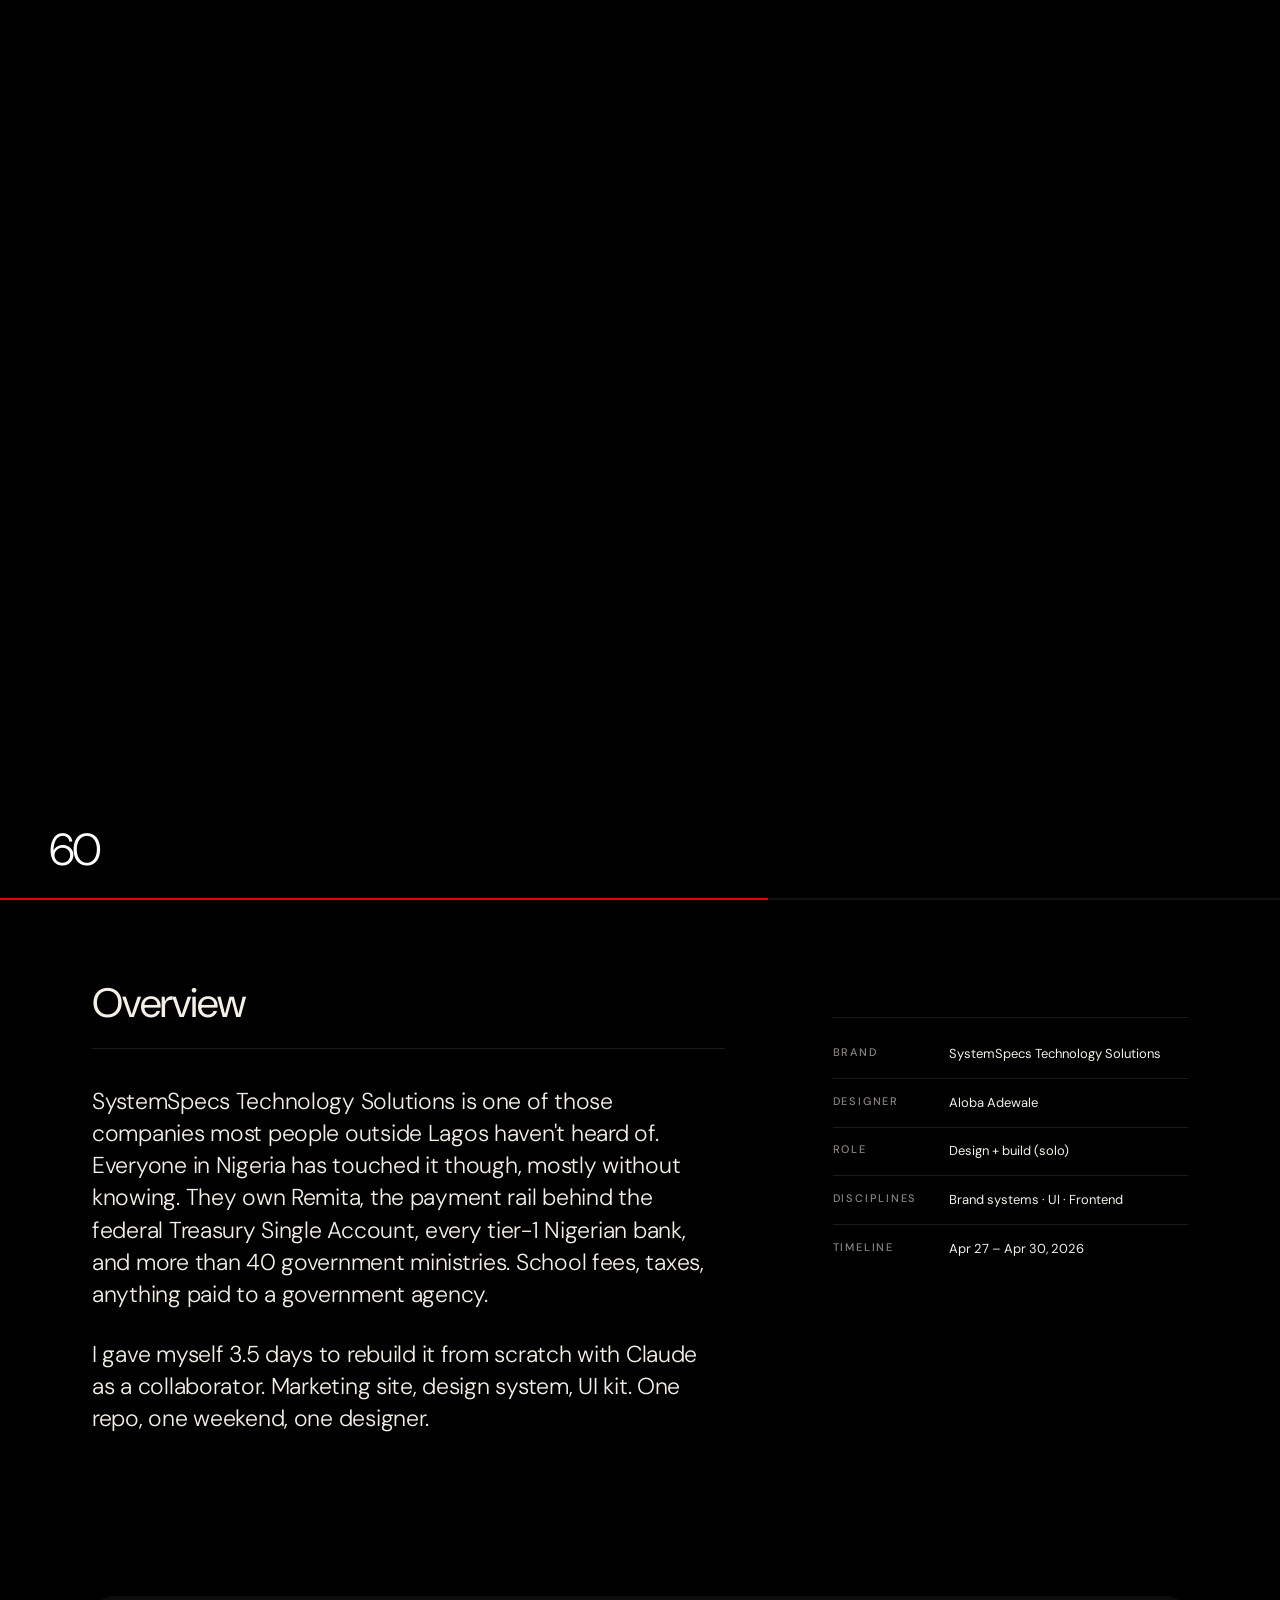
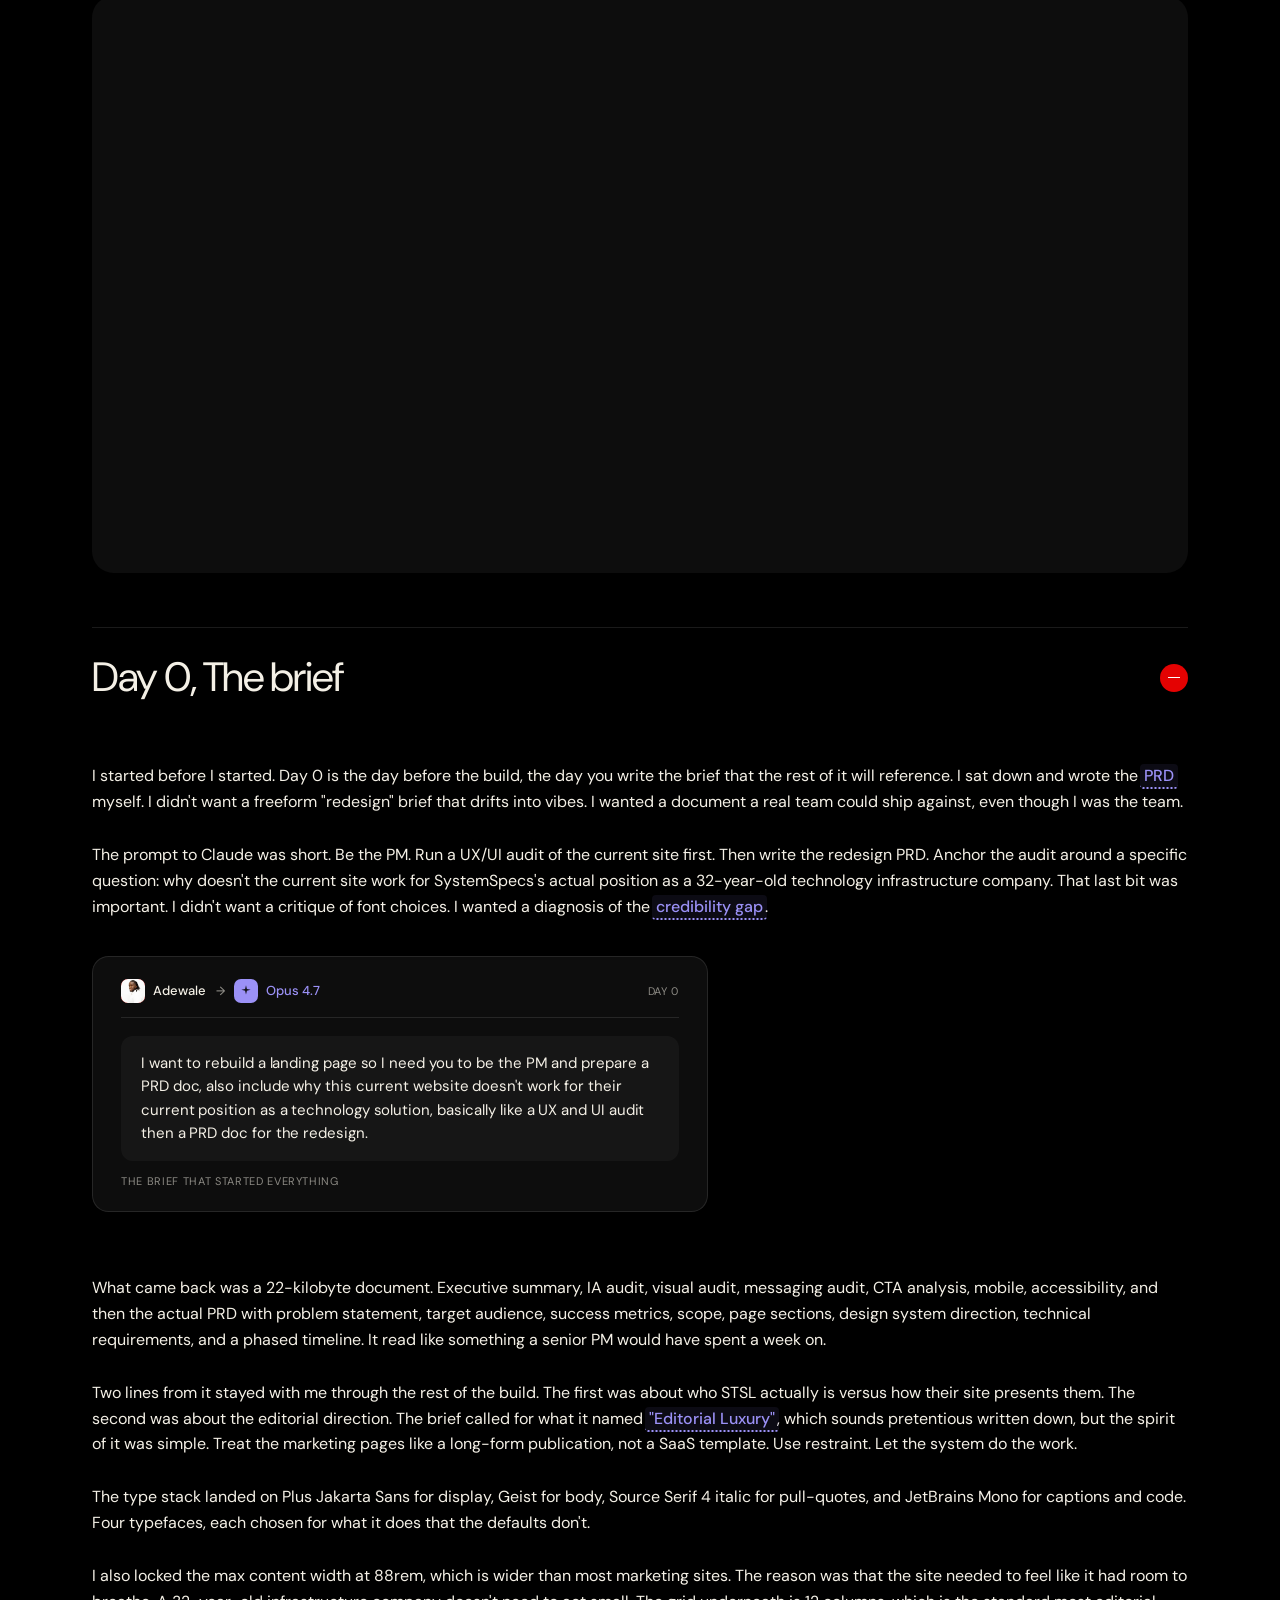
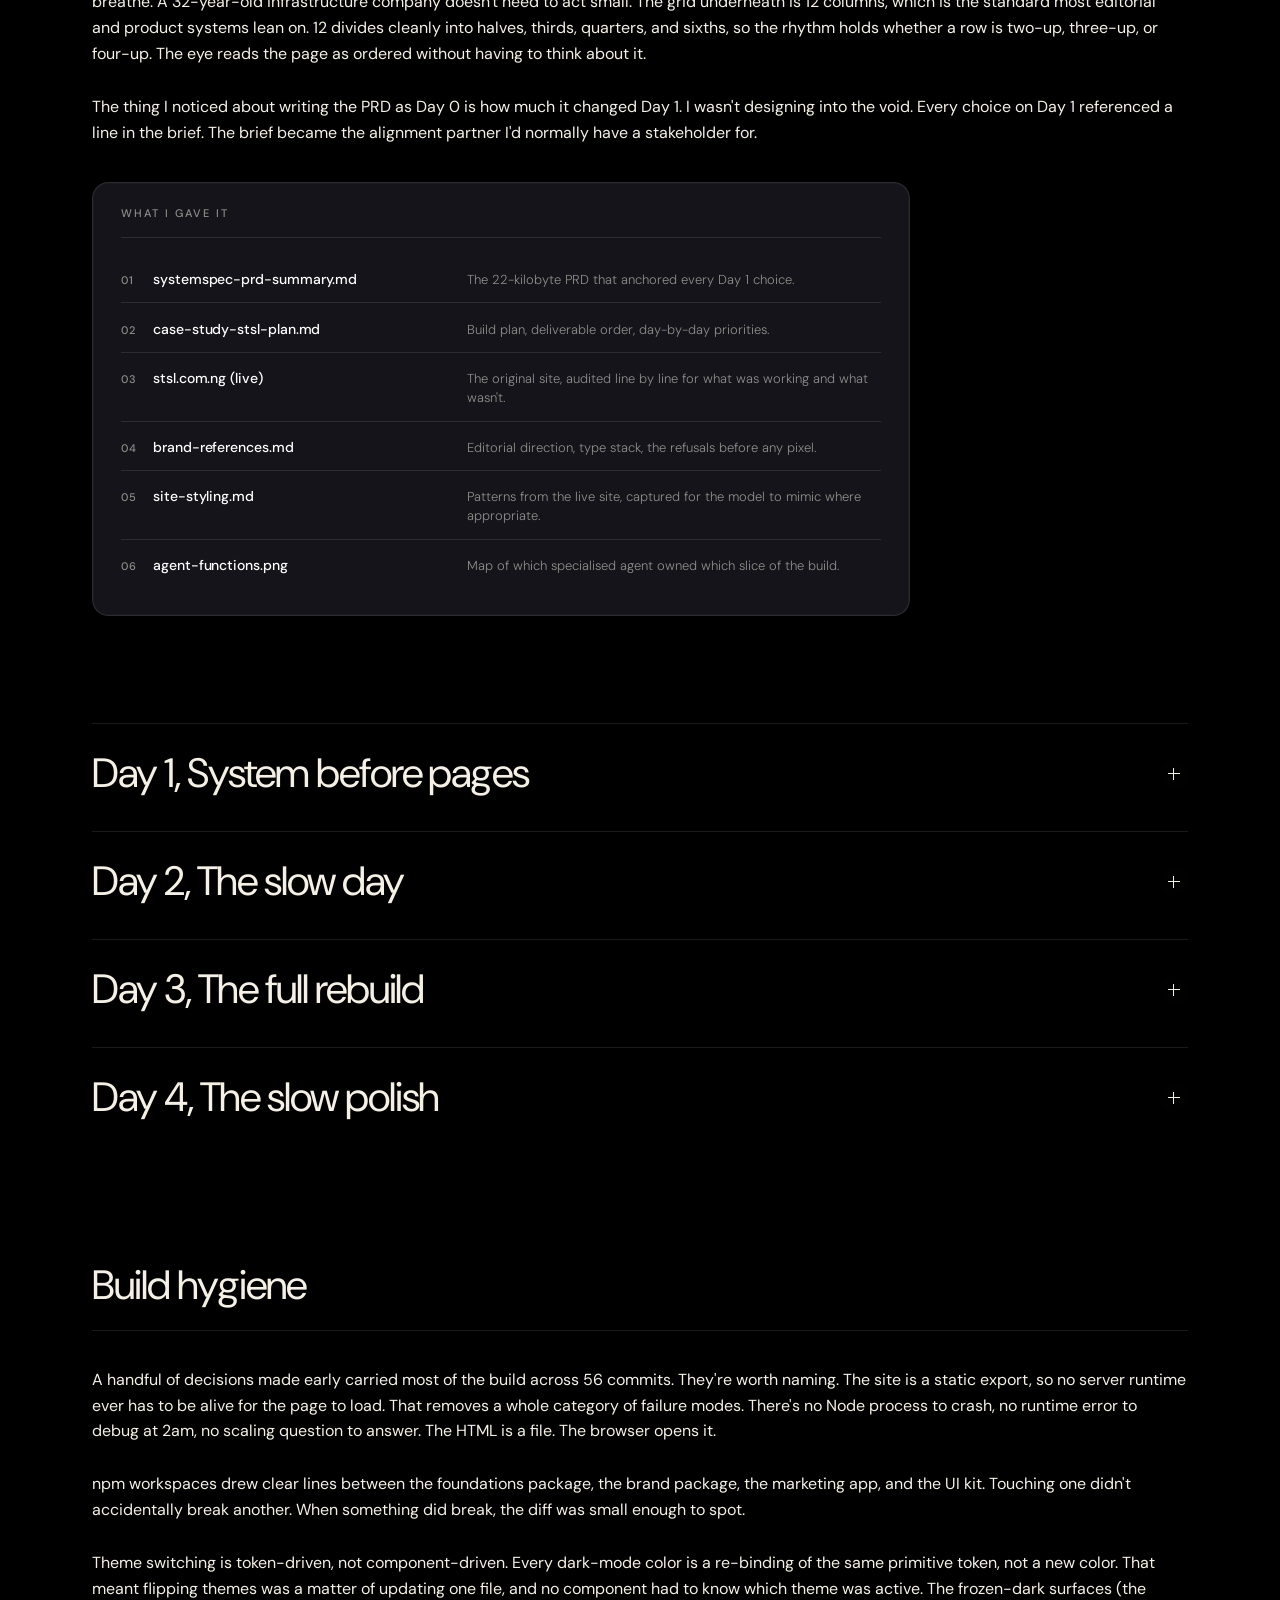
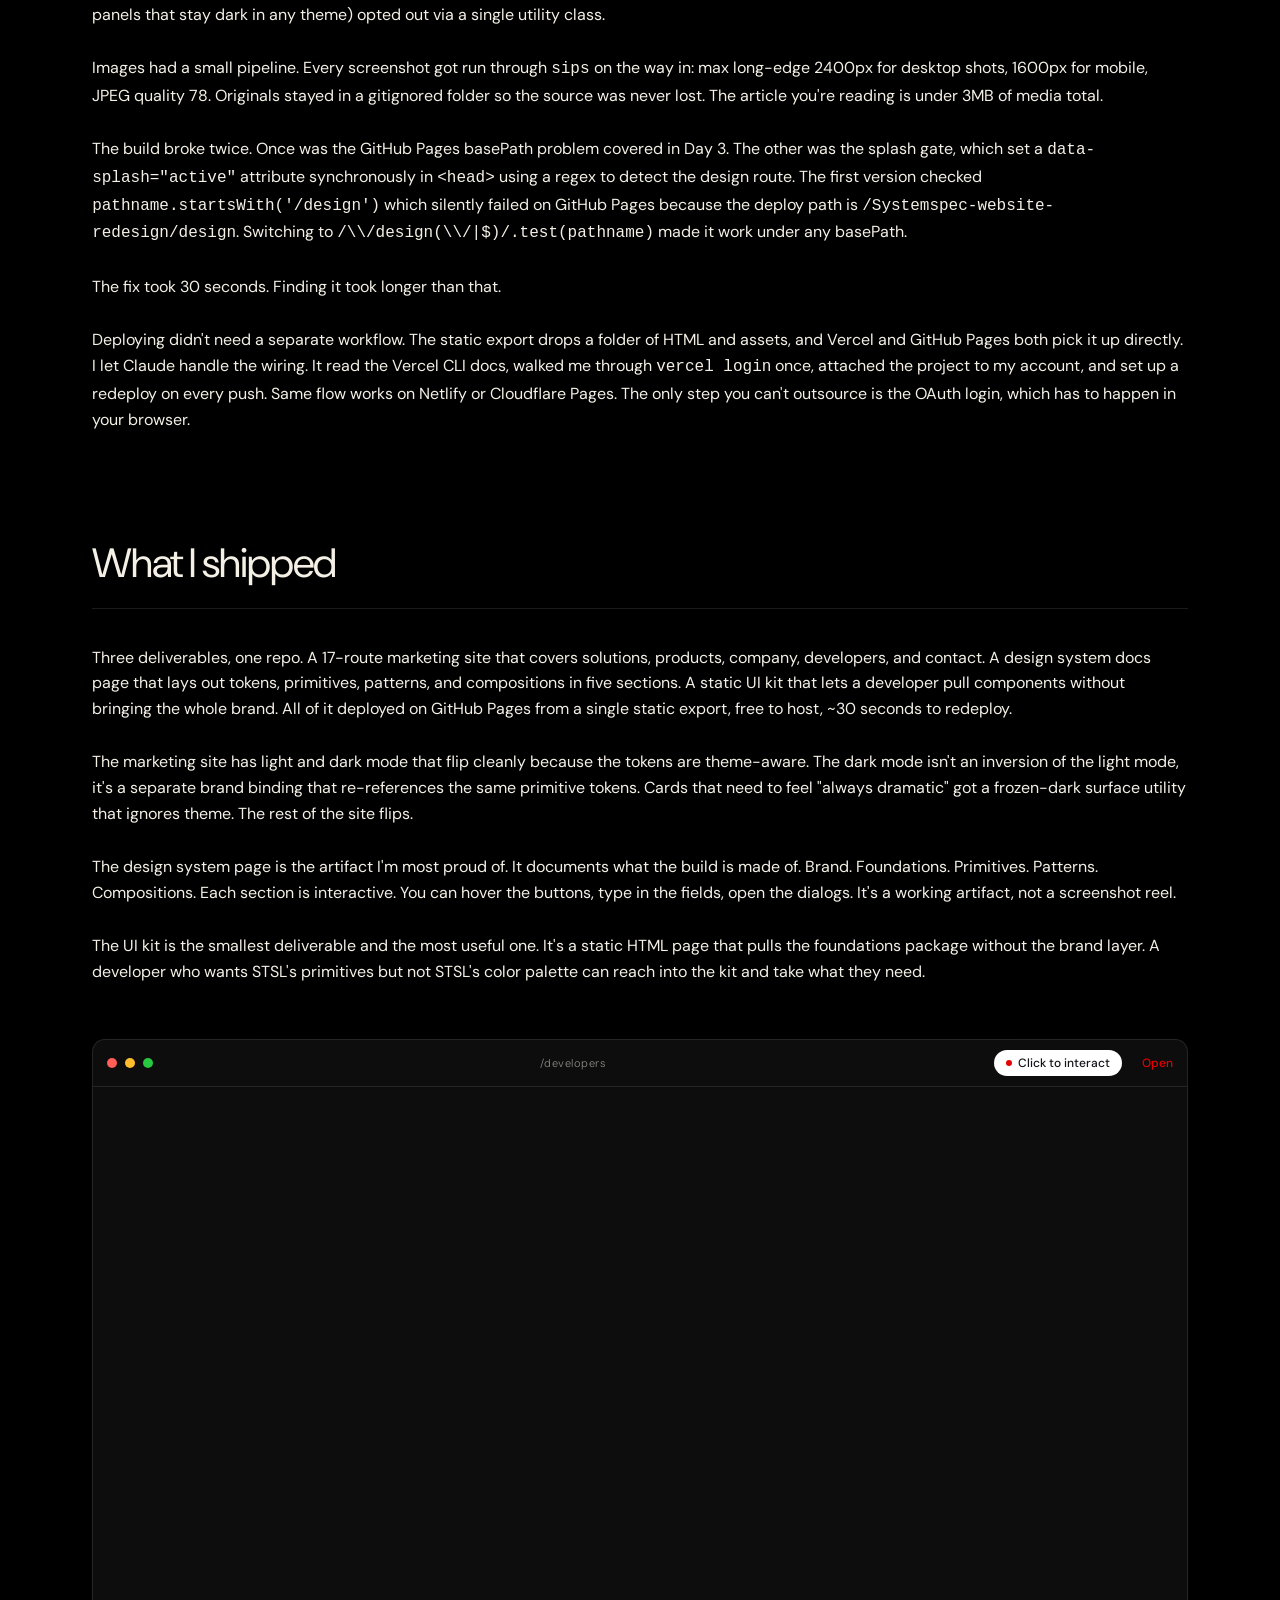
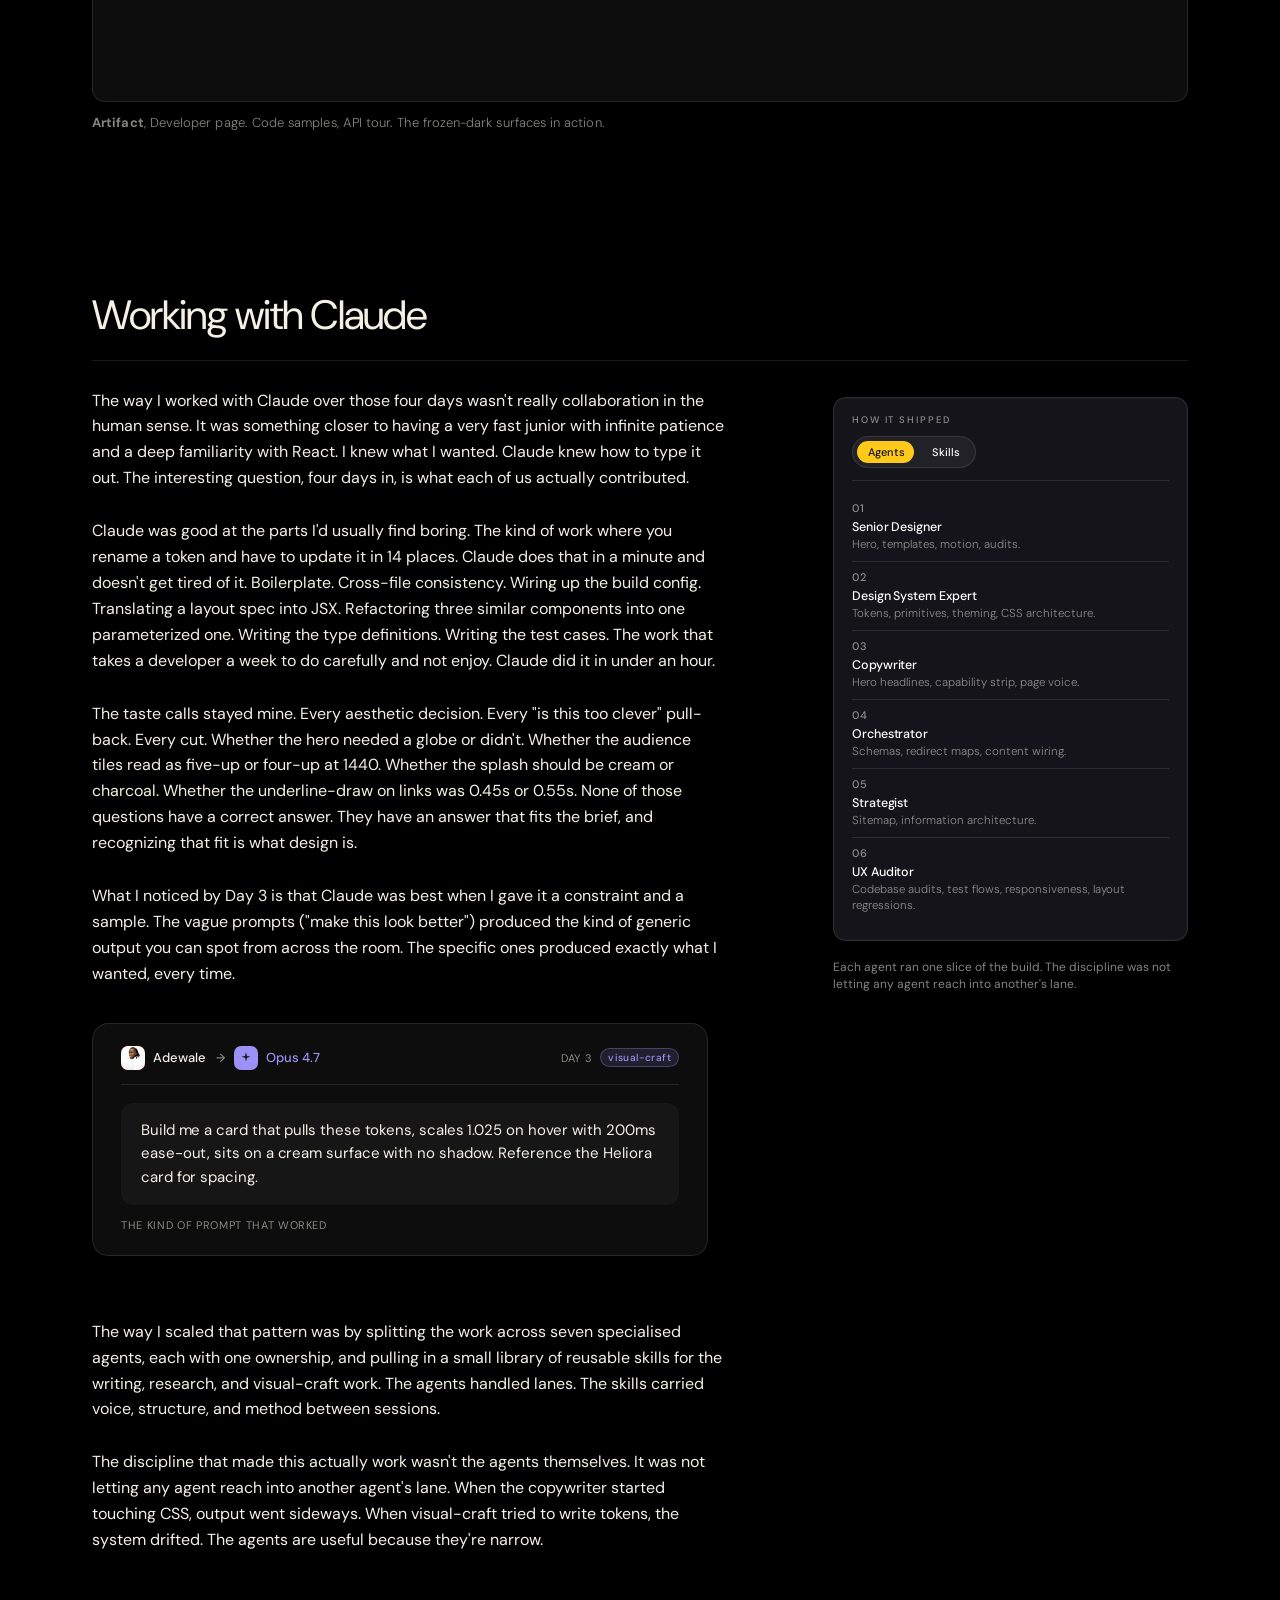
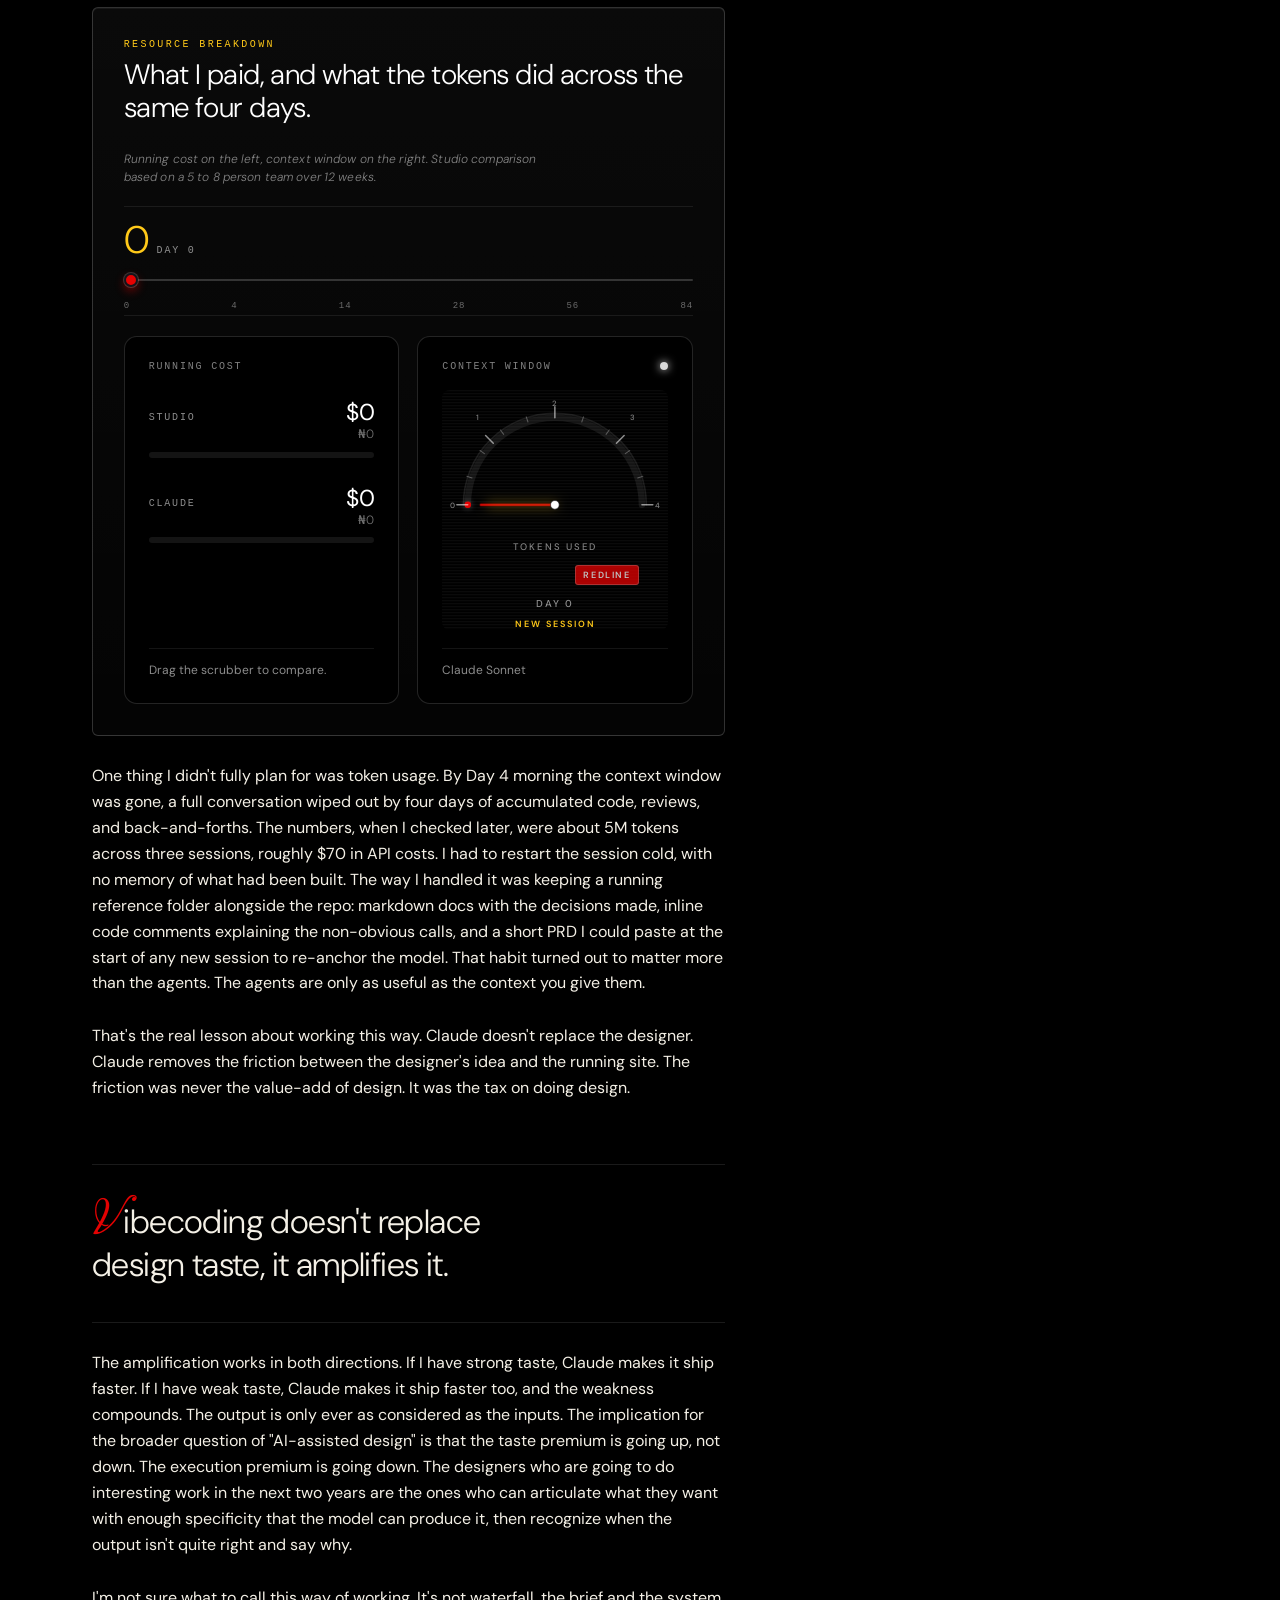
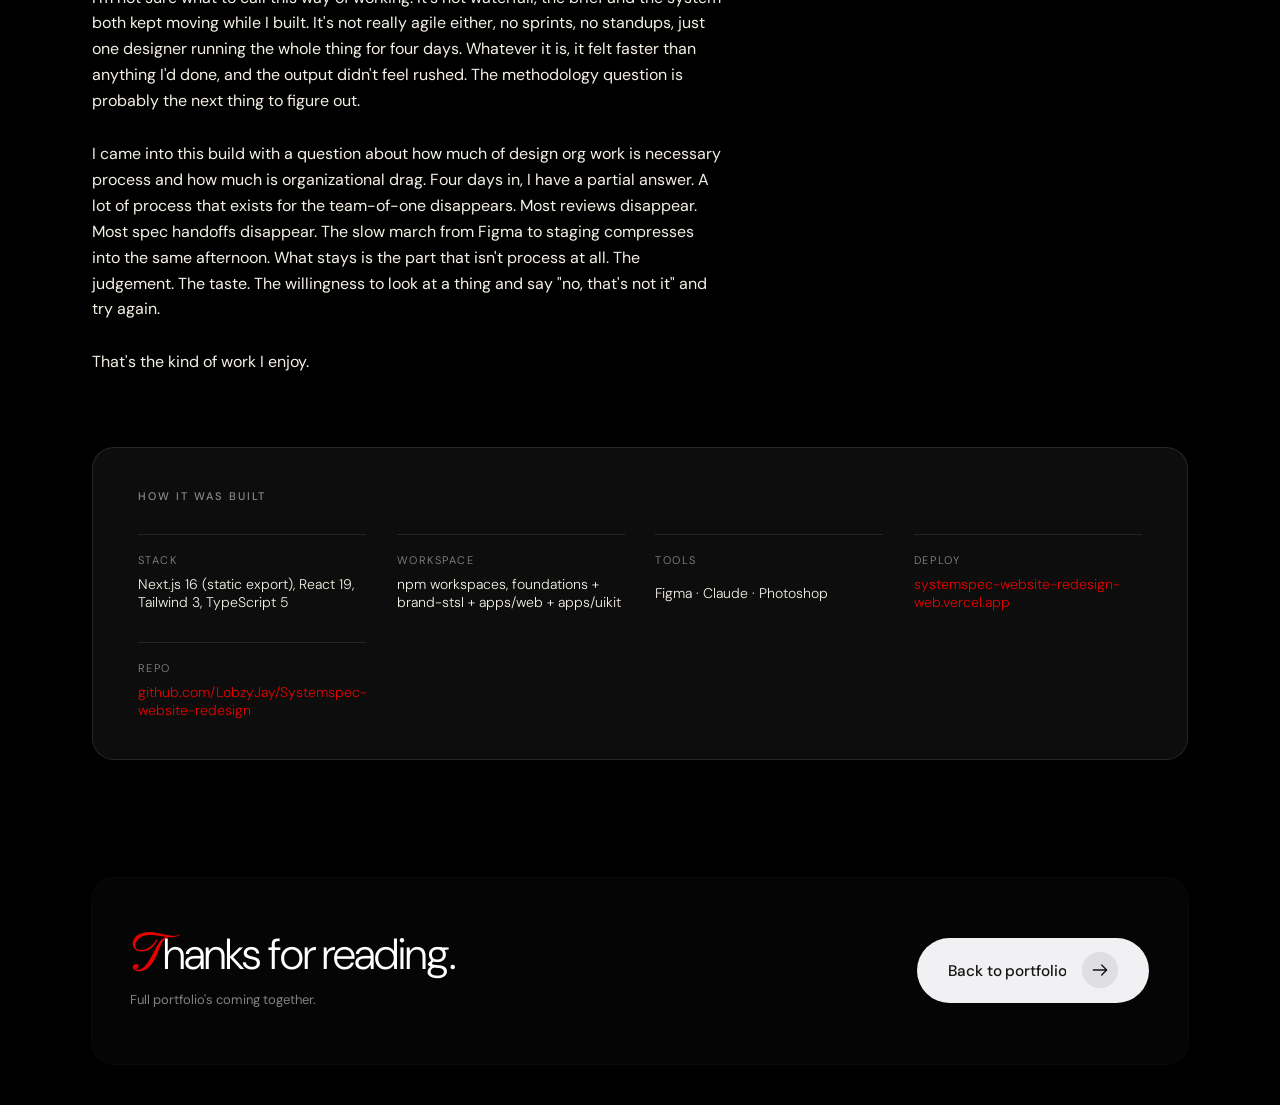
==== case-study/stsl/index.html @ 11a298ff "Imagery: restore hero PNG, bump body images to Q92 for crisp text Per the QA call: hero gets left as" ====
<!DOCTYPE html>
<html lang="en">
<head>
  <meta charset="UTF-8" />
  <meta name="viewport" content="width=device-width, initial-scale=1.0" />
  <title>Vibecoding a Full Marketing Site in 3.5 Days with Claude — STSL Case Study | Aloba Adewale</title>

  <meta name="description" content="A long-form case study on AI-assisted design. How I rebuilt SystemSpecs Technology Solutions in 3.5 days with Claude: a 17-route marketing site, a design system, and a static UI kit. Methodology, agent workflows, real token costs, and what actually worked when one designer ran the whole engagement." />
  <meta name="author" content="Aloba Adewale" />
  <meta name="keywords" content="AI design case study, vibecoding, designing with Claude, Claude Code design, AI-assisted design, design system case study, agentic design workflow, marketing site rebuild, designer + AI agents, Aloba Adewale" />
  <meta name="theme-color" content="#14141A" />
  <meta name="robots" content="index, follow, max-image-preview:large, max-snippet:-1" />
  <link rel="canonical" href="https://www.artbyade.com/case-study/stsl/" />

  <meta property="og:title" content="Vibecoding a Full Marketing Site in 3.5 Days with Claude — STSL Case Study" />
  <meta property="og:description" content="A long-form case study on AI-assisted design. One designer, four days, Claude as a collaborator. Marketing site, design system, UI kit. Methodology, agent workflows, real token costs." />
  <meta property="og:type" content="article" />
  <meta property="og:url" content="https://www.artbyade.com/case-study/stsl/" />
  <meta property="og:site_name" content="Aloba Adewale" />
  <meta property="og:image" content="https://www.artbyade.com/case-study/stsl/media/og-image.jpg" />
  <meta property="og:image:width" content="1200" />
  <meta property="og:image:height" content="630" />
  <meta property="og:image:alt" content="STSL case study, three deliverables in 3.5 days with Claude" />
  <meta property="article:published_time" content="2026-05-06T11:21:00+01:00" />
  <meta property="article:modified_time" content="2026-05-06T00:00:00+01:00" />
  <meta property="article:author" content="Aloba Adewale" />
  <meta property="article:section" content="Design Case Study" />
  <meta property="article:tag" content="AI-assisted design" />
  <meta property="article:tag" content="Claude" />
  <meta property="article:tag" content="vibecoding" />
  <meta property="article:tag" content="design system" />
  <meta property="article:tag" content="case study" />

  <script type="application/ld+json">
  {
    "@context": "https://schema.org",
    "@graph": [
      {
        "@type": "Article",
        "@id": "https://www.artbyade.com/case-study/stsl/#article",
        "headline": "Vibecoding a Full Marketing Site in 3.5 Days with Claude — STSL Case Study",
        "description": "A long-form case study on AI-assisted design. How I rebuilt SystemSpecs Technology Solutions in 3.5 days with Claude: a 17-route marketing site, a design system, and a static UI kit.",
        "image": "https://www.artbyade.com/case-study/stsl/media/og-image.jpg",
        "datePublished": "2026-05-06T11:21:00+01:00",
        "dateModified": "2026-05-06T00:00:00+01:00",
        "wordCount": 4500,
        "timeRequired": "PT12M",
        "inLanguage": "en",
        "articleSection": "Design Case Study",
        "keywords": "AI-assisted design, vibecoding, designing with Claude, design system, agentic design workflow, case study",
        "url": "https://www.artbyade.com/case-study/stsl/",
        "mainEntityOfPage": "https://www.artbyade.com/case-study/stsl/",
        "author": { "@id": "https://www.artbyade.com/#author" },
        "publisher": { "@id": "https://www.artbyade.com/#author" }
      },
      {
        "@type": "Person",
        "@id": "https://www.artbyade.com/#author",
        "name": "Aloba Adewale",
        "url": "https://www.artbyade.com/",
        "image": "https://www.artbyade.com/assets/avatar.jpg",
        "jobTitle": "Senior Digital Designer",
        "sameAs": [
          "https://www.linkedin.com/in/adewalealoba",
          "https://www.behance.net/Adeink",
          "https://github.com/LobzyJay",
          "https://contra.com/adewale_aloba2"
        ]
      },
      {
        "@type": "BreadcrumbList",
        "itemListElement": [
          { "@type": "ListItem", "position": 1, "name": "Home", "item": "https://www.artbyade.com/" },
          { "@type": "ListItem", "position": 2, "name": "Case Studies", "item": "https://www.artbyade.com/#case-studies" },
          { "@type": "ListItem", "position": 3, "name": "STSL" }
        ]
      }
    ]
  }
  </script>

  <link rel="icon" type="image/svg+xml" href="../../assets/logo.svg" />
  <link rel="shortcut icon" href="../../assets/logo.svg" />
  <link rel="apple-touch-icon" href="../../assets/avatar.jpg" />
  <link rel="preconnect" href="https://fonts.googleapis.com" />
  <link rel="preconnect" href="https://fonts.gstatic.com" crossorigin />
  <!-- Preload the Google Fonts CSS so it starts fetching in parallel
       with HTML parsing. The loader screen masks any remaining swap
       window. Weights trimmed to those actually used. -->
  <link rel="preload" as="style" href="https://fonts.googleapis.com/css2?family=DM+Sans:opsz,wght@9..40,200;9..40,300;9..40,400;9..40,500&display=swap" />
  <link rel="preload" as="style" href="https://fonts.googleapis.com/css2?family=Carattere&display=swap" />
  <link rel="stylesheet" href="https://fonts.googleapis.com/css2?family=DM+Sans:opsz,wght@9..40,200;9..40,300;9..40,400;9..40,500&display=swap" />
  <link rel="stylesheet" href="https://fonts.googleapis.com/css2?family=Carattere&display=swap" />
  <link rel="stylesheet" href="style.css" />
  <script src="https://cdnjs.cloudflare.com/ajax/libs/three.js/r134/three.min.js" defer></script>
  <script src="https://cdnjs.cloudflare.com/ajax/libs/gsap/3.12.5/gsap.min.js" defer></script>
</head>
<body>

  <!-- ── Loader, same shape as main portfolio ────────────────── -->
  <div id="loader">
    <span class="loader-number">0</span>
    <div class="loader-bar-track">
      <div id="loader-bar" class="loader-bar-fill"></div>
    </div>
  </div>

  <!-- ── Scroll to top, glass pill with red progress ring ────── -->
  <button type="button" class="scroll-top" aria-label="Scroll to top" hidden>
    <svg class="st-arrow" viewBox="0 0 24 24" width="16" height="16" fill="none" stroke="currentColor" stroke-width="1.8" stroke-linecap="round" stroke-linejoin="round" aria-hidden="true">
      <path d="M12 19V5M5 12l7-7 7 7"/>
    </svg>
  </button>

  <!-- ── Chapter ticker (scroll-tied glass rail, sticky on left edge) ── -->
  <nav class="day-rail" aria-label="Case study chapters" hidden>
    <ol class="day-rail-list">
      <li><button type="button" class="day-rail-node" data-target="ch-02-day-0-the-brief" aria-label="Day 0, the brief"><span class="dr-num">00</span><span class="dr-label">The brief</span></button></li>
      <li><button type="button" class="day-rail-node" data-target="ch-03-day-1-system-before-pages" aria-label="Day 1, system before pages"><span class="dr-num">01</span><span class="dr-label">System</span></button></li>
      <li><button type="button" class="day-rail-node" data-target="ch-04-day-2-the-slow-day" aria-label="Day 2, the slow day"><span class="dr-num">02</span><span class="dr-label">Slow day</span></button></li>
      <li><button type="button" class="day-rail-node" data-target="ch-05-day-3-the-full-rebuild" aria-label="Day 3, the full rebuild"><span class="dr-num">03</span><span class="dr-label">Rebuild</span></button></li>
      <li><button type="button" class="day-rail-node" data-target="ch-06-day-4-the-slow-polish" aria-label="Day 4, the slow polish"><span class="dr-num">04</span><span class="dr-label">Polish</span></button></li>
    </ol>
  </nav>

  <main class="article">

    <!-- ── Hero (Figma cover scene) ─────────────────────────── -->
    <section class="cover" aria-label="STSL case study cover">

      <!-- Three.js liquid-ripple bg canvas (matches main portfolio) -->
      <canvas id="bg-canvas" aria-hidden="true"></canvas>

      <!-- Profile sidebar, copied verbatim from main portfolio -->
      <aside class="cover-profile" data-reveal>

        <div class="profile-card">
          <div class="avatar-wrap">
            <img class="avatar" src="../../assets/avatar.jpg" alt="Aloba Adewale" fetchpriority="high" />
          </div>
          <div class="profile-meta">
            <h2 class="profile-name">Aloba Adewale</h2>
            <span class="experience-badge">6+ Yrs</span>
            <span class="avail-badge">
              <span class="avail-dot"></span>Available for Work
            </span>

            <div class="social-icons">
              <a class="social-icon" href="https://www.linkedin.com/in/adewalealoba" target="_blank" rel="noopener" aria-label="LinkedIn">
                <svg viewBox="0 0 24 24" fill="currentColor" xmlns="http://www.w3.org/2000/svg" aria-hidden="true">
                  <path d="M20.447 20.452h-3.554v-5.569c0-1.328-.027-3.037-1.852-3.037-1.853 0-2.136 1.445-2.136 2.939v5.667H9.351V9h3.414v1.561h.046c.477-.9 1.637-1.85 3.37-1.85 3.601 0 4.267 2.37 4.267 5.455v6.286zM5.337 7.433a2.062 2.062 0 0 1-2.063-2.065 2.064 2.064 0 1 1 2.063 2.065zm1.782 13.019H3.555V9h3.564v11.452zM22.225 0H1.771C.792 0 0 .774 0 1.729v20.542C0 23.227.792 24 1.771 24h20.451C23.2 24 24 23.227 24 22.271V1.729C24 .774 23.2 0 22.222 0h.003z"/>
                </svg>
              </a>
              <a class="social-icon" href="https://www.behance.net/Adeink" target="_blank" rel="noopener" aria-label="Behance">
                <img src="https://cdn.simpleicons.org/behance/ffffff" alt="Behance" />
              </a>
              <a class="social-icon" href="https://instagram.com/Artby_ade" target="_blank" rel="noopener" aria-label="Instagram">
                <img src="https://cdn.simpleicons.org/instagram/ffffff" alt="Instagram" />
              </a>
              <a class="social-icon" href="https://github.com/LobzyJay" target="_blank" rel="noopener" aria-label="GitHub">
                <img src="https://cdn.simpleicons.org/github/ffffff" alt="GitHub" />
              </a>
              <a class="social-icon" href="https://contra.com/adewale_aloba2" target="_blank" rel="noopener" aria-label="Contra">
                <svg viewBox="0 0 20 20" fill="currentColor" xmlns="http://www.w3.org/2000/svg" aria-hidden="true">
                  <clipPath id="clip-contra"><rect width="20" height="20"/></clipPath>
                  <g clip-path="url(#clip-contra)">
                    <path fill-rule="evenodd" clip-rule="evenodd" d="M7.10641 3.43767C6.14268 4.90734 4.88113 6.16448 3.40447 7.1238C2.3617 7.83675 1.21854 8.41659 0 8.83617V9.17259H9.16293V0.00488281H8.84043C8.41835 1.23335 7.8315 2.3868 7.10641 3.43767ZM10.8271 0.00488281V9.21192H19.9911V8.8755C18.7729 8.45592 17.6305 7.8761 16.5867 7.16314C15.1114 6.20382 13.8488 4.94668 12.8851 3.47701C12.1523 2.41511 11.5603 1.24842 11.1371 0.00488281H10.8271ZM19.9911 10.7886H10.8271V19.9957H11.1371C11.5603 18.7525 12.1519 17.5854 12.8851 16.5235C13.8488 15.0538 15.1118 13.7967 16.5867 12.8374C17.6305 12.1241 18.7729 11.5446 19.9911 11.125V10.7886ZM9.16326 19.9957V10.8279H0.000367692V11.1643C1.21854 11.5839 2.36206 12.1638 3.40484 12.8768C4.88113 13.836 6.14268 15.0936 7.10677 16.5628C7.83186 17.6138 8.41868 18.7668 8.84118 19.9953L9.16326 19.9957Z"/>
                  </g>
                </svg>
              </a>
            </div>
          </div>
        </div>

        <div class="profile-bottom">
          <div class="cta-group">
            <div class="btn-pill-group">
              <a class="btn-pill btn-pill--contact" id="btn-contact" href="mailto:adewalealoba@outlook.com">
                Contact Me <span class="btn-pill-arrow">→</span>
              </a>
              <a class="btn-pill btn-pill--resume" id="btn-resume" href="https://drive.google.com/file/d/1A316d16diFGz8FzMVxsDU9qR8O-R9t8I/view?usp=drive_link" target="_blank" rel="noopener">
                Resume <span class="btn-pill-arrow">→</span>
              </a>
            </div>
          </div>

          <div class="tools-bar">
            <div class="tool-wrap" title="Adobe Photoshop">
              <img class="tool-icon" src="../../assets/tools/PS.svg" alt="Photoshop" />
            </div>
            <div class="tool-wrap" title="Adobe Illustrator">
              <svg class="tool-icon" viewBox="0 0 24 24" xmlns="http://www.w3.org/2000/svg">
                <rect width="24" height="24" rx="5" fill="#FF9A00"/>
                <g transform="translate(4.5,5.75) scale(0.0519)">
                  <path d="M134.632 21.6309H75.1658L0 239.282H54.7562L68.9557 188.5H140.848L161.264 239.282H217.183L134.638 21.6309H134.632ZM81.6497 146.472L104.825 65.7404L130.703 146.472H81.644H81.6497Z" fill="#1a0900"/>
                  <path d="M280.961 73.7578H231.052V239.281H280.961V73.7578Z" fill="#1a0900"/>
                  <path d="M265.307 55.6139C278.096 50.4778 284.3 35.9465 279.164 23.1573C274.028 10.368 259.497 4.1639 246.708 9.29995C233.919 14.436 227.714 28.9673 232.85 41.7566C237.986 54.5458 252.518 60.75 265.307 55.6139Z" fill="#1a0900"/>
                </g>
              </svg>
            </div>
            <div class="tool-wrap" title="Adobe Premiere Pro">
              <img class="tool-icon" src="../../assets/tools/PR.svg" alt="Premiere Pro" />
            </div>
            <div class="tool-wrap" title="Adobe After Effects">
              <img class="tool-icon" src="../../assets/tools/AE.svg" alt="After Effects" />
            </div>
            <div class="tool-wrap" title="Figma">
              <img class="tool-icon tool-icon--padded" src="https://cdn.simpleicons.org/figma" alt="Figma" />
            </div>
            <div class="tool-wrap" title="Blender">
              <img class="tool-icon tool-icon--padded" src="https://cdn.simpleicons.org/blender" alt="Blender" />
            </div>
            <div class="tool-wrap" title="Claude">
              <svg class="tool-icon tool-icon--svg tool-icon--padded" viewBox="0 0 20 20" fill="currentColor" xmlns="http://www.w3.org/2000/svg" aria-label="Claude">
                <path d="M3.80755 12.9112L7.6249 10.7692L7.68878 10.5825L7.6249 10.4793H7.43822L6.79953 10.44L4.61818 10.3811L2.72668 10.3025L0.89417 10.2042L0.432333 10.1059L0 9.53603L0.0442198 9.2511L0.432333 8.9907L0.987507 9.03984L2.21575 9.12336L4.05811 9.2511L5.39443 9.32969L7.37434 9.53603H7.68878L7.733 9.40829L7.6249 9.32969L7.54138 9.2511L5.63516 7.95897L3.57171 6.59319L2.49087 5.8071L1.90624 5.40917L1.61146 5.03577L1.48372 4.22022L2.01431 3.63559L2.72668 3.68471L2.90846 3.73385L3.63067 4.289L5.17333 5.48284L7.18764 6.96657L7.48242 7.21222L7.60034 7.12868L7.61508 7.06975L7.48242 6.84865L6.38683 4.86873L5.21755 2.85442L4.69678 2.01923L4.55922 1.5181C4.5101 1.31176 4.4757 1.1398 4.4757 0.928547L5.07999 0.108078L5.41407 0L6.2198 0.108078L6.55879 0.402853L7.0599 1.54758L7.87055 3.35063L9.12826 5.8022L9.49673 6.52931L9.69325 7.20238L9.76695 7.40874H9.89469V7.29082L9.99787 5.91028L10.1895 4.2153L10.3762 2.03395L10.44 1.41984L10.7446 0.682889L11.3489 0.284957L11.8206 0.510954L12.2087 1.0661L12.1546 1.42476L11.9237 2.9232L11.4717 5.27159L11.177 6.84375H11.3489L11.5454 6.64723L12.3413 5.59094L13.6777 3.92053L14.2672 3.2573L14.955 2.52527L15.3972 2.17643H16.2324L16.8465 3.09024L16.5714 4.03352L15.7116 5.12421L14.9992 6.04784L13.9774 7.42348L13.3387 8.52396L13.3976 8.6124L13.5499 8.59766L15.859 8.10637L17.1069 7.88037L18.5954 7.6249L19.2687 7.93933L19.3423 8.25867L19.077 8.9121L17.4852 9.30513L15.6183 9.67851L12.8375 10.3369L12.8031 10.3614L12.8424 10.4105L14.0952 10.5285L14.6308 10.5579H15.9425L18.3843 10.7397L19.0229 11.1622L19.4063 11.6781L19.3423 12.0711L18.3597 12.5722L17.0332 12.2578L13.9381 11.5209L12.8768 11.2556H12.7295V11.344L13.6138 12.2087L15.2351 13.6727L17.2641 15.5593L17.3673 16.026L17.1069 16.3945L16.8318 16.3552L15.0484 15.014L14.3606 14.4097L12.8031 13.0979H12.7V13.2355L13.0586 13.7612L14.955 16.6107L15.0533 17.4852L14.9157 17.7701L14.4244 17.9421L13.884 17.8438L12.7737 16.2864L11.629 14.5325L10.7053 12.9604L10.5923 13.0242L10.047 18.8952L9.79151 19.1949L9.20195 19.4208L8.71066 19.0475L8.45029 18.4431L8.71066 17.2494L9.0251 15.692L9.28058 14.4539L9.51147 12.9161L9.64903 12.4052L9.63921 12.3708L9.52621 12.3856L8.36677 13.9774L6.60301 16.3601L5.20773 17.8537L4.87365 17.9863L4.29392 17.6866L4.34796 17.1511L4.67222 16.6746L6.60301 14.2181L7.76737 12.6951L8.51907 11.8156L8.51414 11.6879H8.46992L3.34082 15.0189L2.42701 15.1368L2.03397 14.7683L2.08309 14.164L2.26979 13.9675L3.81245 12.9063L3.80755 12.9112Z"/>
              </svg>
            </div>
          </div>
        </div>
      </aside>

      <!-- Layered hero composition (image + bg pattern + radial gradient) -->
      <div class="cover-mockup" data-reveal>
        <img src="media/new-hero-image.png" alt="STSL homepage on a laptop, dark perforated surface, atmospheric green light" loading="eager" fetchpriority="high" decoding="async" />
      </div>

      <!-- Massive title at bottom -->
      <h1 class="cover-title" data-reveal>
        <span class="cover-line"><span class="cover-script">C</span><span>ase Study</span></span>
        <span class="cover-line"><span>Website Redesign</span></span>
      </h1>

      <a class="cover-status" href="https://systemspec-website-redesign-web.vercel.app/" target="_blank" rel="noopener">
        View site <span class="cover-status-dots" aria-hidden="true">...</span>
      </a>

    </section>

    <!-- ── Article body ─────────────────────────────────────── -->
    <article class="article-body">

      <section class="chapter chapter--overview" id="ch-01-overview" data-reveal>
        <header class="chapter-head">
          <h2 class="chapter-title">Overview</h2>
        </header>
        <div class="chapter-body">
          <p>SystemSpecs Technology Solutions is one of those companies most people outside Lagos haven't heard of. Everyone in Nigeria has touched it though, mostly without knowing. They own Remita, the payment rail behind the federal Treasury Single Account, every tier-1 Nigerian bank, and more than 40 government ministries. School fees, taxes, anything paid to a government agency.</p>
          <p>I gave myself 3.5 days to rebuild it from scratch with Claude as a collaborator. Marketing site, design system, UI kit. One repo, one weekend, one designer.</p>
        </div>
        <aside class="overview-meta">
          <dl>
            <div><dt>Brand</dt><dd>SystemSpecs Technology Solutions</dd></div>
            <div><dt>Designer</dt><dd>Aloba Adewale</dd></div>
            <div><dt>Role</dt><dd>Design + build (solo)</dd></div>
            <div><dt>Disciplines</dt><dd>Brand systems · UI · Frontend</dd></div>
            <div><dt>Timeline</dt><dd>Apr 27 – Apr 30, 2026</dd></div>
          </dl>
        </aside>
      </section>

      <figure class="bleed-shot" data-reveal data-parallax data-parallax-min="1.00" data-parallax-max="1.13">
        <picture>
          <source media="(max-width: 720px)" srcset="media/laptop-hero-m.jpg" />
          <img src="media/laptop-hero.jpg" alt="STSL homepage shown on a laptop, perspective view" loading="lazy" decoding="async" />
        </picture>
      </figure>

      <details class="chapter chapter--accordion" id="ch-02-day-0-the-brief" open data-reveal>
        <summary class="chapter-head">
          <h2 class="chapter-title">Day 0, The brief</h2>
          <span class="chapter-toggle" aria-hidden="true"></span>
        </summary>
        <div class="chapter-body">
          <p>I started before I started. Day 0 is the day before the build, the day you write the brief that the rest of it will reference. I sat down and wrote the <span class="tip" tabindex="0" role="button" aria-label="Tip: PRD, tap to expand" data-tip="Product Requirements Document. The doc a PM hands a team. Problem, audience, scope.">PRD</span> myself. I didn't want a freeform "redesign" brief that drifts into vibes. I wanted a document a real team could ship against, even though I was the team.</p>
          <p>The prompt to Claude was short. Be the PM. Run a UX/UI audit of the current site first. Then write the redesign PRD. Anchor the audit around a specific question: why doesn't the current site work for SystemSpecs's actual position as a 32-year-old technology infrastructure company. That last bit was important. I didn't want a critique of font choices. I wanted a diagnosis of the <span class="tip" tabindex="0" role="button" aria-label="Tip: credibility gap, tap to expand" data-tip="The gap between who STSL actually is and how their site reads.">credibility gap</span>.</p>

          <aside class="prompt-callout" role="figure" aria-label="Chat with Opus 4.7" data-reveal>
            <header class="pc-thread">
              <span class="pc-avatar pc-avatar--me" aria-hidden="true"><img src="../../assets/avatar.jpg" alt="" loading="lazy" decoding="async" /></span>
              <span class="pc-name">Adewale</span>
              <span class="pc-arrow" aria-hidden="true">→</span>
              <span class="pc-avatar pc-avatar--ai" aria-hidden="true">
                <svg viewBox="0 0 24 24" fill="none" xmlns="http://www.w3.org/2000/svg">
                  <path d="M12 2L13.6 8.4L20 10L13.6 11.6L12 18L10.4 11.6L4 10L10.4 8.4L12 2Z" fill="currentColor"/>
                </svg>
              </span>
              <span class="pc-name pc-name--ai">Opus 4.7</span>
              <span class="pc-when">Day 0</span>
            </header>
            <div class="pc-bubble">
              <p class="pc-body">I want to rebuild a landing page so I need you to be the PM and prepare a PRD doc, also include why this current website doesn't work for their current position as a technology solution, basically like a UX and UI audit then a PRD doc for the redesign.</p>
            </div>
            <p class="pc-caption">the brief that started everything</p>
          </aside>
          <p>What came back was a 22-kilobyte document. Executive summary, IA audit, visual audit, messaging audit, CTA analysis, mobile, accessibility, and then the actual PRD with problem statement, target audience, success metrics, scope, page sections, design system direction, technical requirements, and a phased timeline. It read like something a senior PM would have spent a week on.</p>
          <p>Two lines from it stayed with me through the rest of the build. The first was about who STSL actually is versus how their site presents them. The second was about the editorial direction. The brief called for what it named <span class="tip" tabindex="0" role="button" aria-label="Tip: Editorial Luxury, tap to expand" data-tip="Marketing pages treated like a publication. Restraint, type, system over chrome.">"Editorial Luxury"</span>, which sounds pretentious written down, but the spirit of it was simple. Treat the marketing pages like a long-form publication, not a SaaS template. Use restraint. Let the system do the work.</p>
          <p>The type stack landed on Plus Jakarta Sans for display, Geist for body, Source Serif 4 italic for pull-quotes, and JetBrains Mono for captions and code. Four typefaces, each chosen for what it does that the defaults don't.</p>
          <p>I also locked the max content width at 88rem, which is wider than most marketing sites. The reason was that the site needed to feel like it had room to breathe. A 32-year-old infrastructure company doesn't need to act small. The grid underneath is 12 columns, which is the standard most editorial and product systems lean on. 12 divides cleanly into halves, thirds, quarters, and sixths, so the rhythm holds whether a row is two-up, three-up, or four-up. The eye reads the page as ordered without having to think about it.</p>
          <p>The thing I noticed about writing the PRD as Day 0 is how much it changed Day 1. I wasn't designing into the void. Every choice on Day 1 referenced a line in the brief. The brief became the alignment partner I'd normally have a stakeholder for.</p>
          <figure class="inputs-bento" data-reveal aria-label="What I fed in on Day 0">
            <p class="ib-eyebrow">what I gave it</p>
            <ul class="ib-list">
              <li><span class="ib-num">01</span><span class="ib-name">systemspec-prd-summary.md</span><span class="ib-desc">The 22-kilobyte PRD that anchored every Day 1 choice.</span></li>
              <li><span class="ib-num">02</span><span class="ib-name">case-study-stsl-plan.md</span><span class="ib-desc">Build plan, deliverable order, day-by-day priorities.</span></li>
              <li><span class="ib-num">03</span><span class="ib-name">stsl.com.ng (live)</span><span class="ib-desc">The original site, audited line by line for what was working and what wasn't.</span></li>
              <li><span class="ib-num">04</span><span class="ib-name">brand-references.md</span><span class="ib-desc">Editorial direction, type stack, the refusals before any pixel.</span></li>
              <li><span class="ib-num">05</span><span class="ib-name">site-styling.md</span><span class="ib-desc">Patterns from the live site, captured for the model to mimic where appropriate.</span></li>
              <li><span class="ib-num">06</span><span class="ib-name">agent-functions.png</span><span class="ib-desc">Map of which specialised agent owned which slice of the build.</span></li>
            </ul>
          </figure>
        </div>
      </details>

      <details class="chapter chapter--accordion chapter--swiss" id="ch-03-day-1-system-before-pages" data-reveal>
        <summary class="chapter-head">
          <h2 class="chapter-title">Day 1, System before pages</h2>
          <span class="chapter-toggle" aria-hidden="true"></span>
        </summary>
        <div class="chapter-body">
          <div class="chapter-prose-rail">
            <aside class="chapter-side">
              <div class="chapter-side-frame">
                <picture>
                  <source media="(max-width: 720px)" srcset="media/mobile-1-m.jpg" />
                  <img src="media/mobile-1.jpg" alt="STSL on mobile, snap-scroll on the solutions tiles" loading="lazy" decoding="async" />
                </picture>
              </div>
              <p class="chapter-side-caption"><span class="csc-num">01</span><span>Mobile · solutions snap-scroll. The system on the smallest viewport.</span></p>
            </aside>
            <p>Day 1 was a system day. The bet was that the design system goes first, even though nobody sees it yet. No marketing pages, no homepage, no hero. Just <span class="tip" tabindex="0" role="button" aria-label="Tip: tokens, tap to expand" data-tip="Named values for colour, spacing, type. Reference one token, update one place.">tokens</span>, <span class="tip" tabindex="0" role="button" aria-label="Tip: primitives, tap to expand" data-tip="Smallest reusable components. Button, Link, Card. Composed into bigger patterns.">primitives</span>, and the first round of layout components. By the end of the day, the only thing on screen was a docs page that listed swatches, type scales, and a few buttons. Most people would call that a wasted Saturday. I think it was the most important decision I made all four days.</p>
            <p>The architecture was three layers. Primitive tokens at the bottom (raw color values, spacing scale, type ramp), semantic tokens in the middle (bg-canvas, text-primary, accent-default, names that describe meaning, not appearance), and component tokens on top (button-bg, card-radius, nav-blur, names that describe usage). Every color the marketing site would later use referenced a semantic token. Every semantic token referenced a primitive. That's three lookups for any given pixel, which sounds like overhead, but it's actually how a system stays sane when you start adding pages.</p>
            <p>I split the system into its own workspace, separate from the marketing app. The foundations layer (raw values) lived in one folder, the STSL brand bindings (cream, charcoal, accent red, the typeface stack) in another. Marketing pages and the UI kit both pulled from those two. That structure made one thing true: if I wanted to change a token, say the cream canvas hue, I'd touch one file and every page would update. If I wanted to swap brands later, I'd add a second brand binding and the system would adopt it.</p>
            <p>Type was where I spent the most time. The brief had said "no Inter, no Roboto, no defaults". I went looking for typefaces with personality that weren't trying to look expensive. The display ended up being Plus Jakarta Sans at medium weight, which has a quiet authority and pairs well with serif italic. The body went to Geist, which is technical without being cold. Pull-quotes used Source Serif 4 italic, which has the slightly slanted warmth of editorial writing. Captions and code went to JetBrains Mono. Four typefaces, each pulling its weight.</p>
            <figure class="pull-quote" data-reveal>
              <p><span class="quote-script">T</span>he design system isn't a deliverable at the end, it's the load-bearing infrastructure on day one.</p>
            </figure>
            <p>Motion was the other token category that had to land on Day 1. I picked four easing curves and three durations and gave them names: ease-expressive for the soft cinematic curve, ease-snappy for click feedback, ease-natural for content reveal, and ease-precise for UI states. Then I locked them into a single CSS variable file. Every transition on the marketing site later referenced one of those four. Nothing freelanced.</p>
            <figure class="token-snippet" data-reveal>
              <div class="tk-chrome" aria-hidden="true">
                <span class="tk-dot tk-dot--r"></span>
                <span class="tk-dot tk-dot--y"></span>
                <span class="tk-dot tk-dot--g"></span>
                <span class="tk-path">foundations / tokens.css</span>
                <span class="tk-lang">CSS</span>
              </div>
              <pre><code><span class="tk-c">/* brand */</span>
--brand-canvas:    #f4f0e6;
--brand-ink:       #14141a;
--brand-accent:    #e40202;

<span class="tk-c">/* type */</span>
--font-display:    'Plus Jakarta Sans', sans-serif;
--font-body:       'Geist', sans-serif;
--font-quote:      'Source Serif 4', serif;
--font-mono:       'JetBrains Mono', monospace;

<span class="tk-c">/* motion */</span>
--ease-expressive: cubic-bezier(0.16, 1, 0.3, 1);
--ease-snappy:     cubic-bezier(0.34, 1.56, 0.64, 1);
--dur-quick:       180ms;
--dur-default:     320ms;</code></pre>
              <figcaption>The whole foundation, one file. Every page on the marketing site references these names. Change one value, every surface updates.</figcaption>
            </figure>
            <p>By the end of Day 1, the design system docs page existed at <code>/design</code>. Empty marketing pages. No hero. No content. But every primitive that the rest of the build would need (Button, Link, Card, Field, Tabs, Accordion, Dialog, Tooltip, Select, Checkbox, Radio, Skeleton) had been built and demoed against the tokens. Day 2 onward, I never had to invent a new component. I just composed the ones already built.</p>
            <p>That's why Day 1 looked the way it did. The system is the page you don't see.</p>
          </div>
          <figure class="live-frame live-frame--tabbed" data-lf-base="https://systemspec-website-redesign-web.vercel.app/design/">
            <div class="lf-tabs" role="tablist" aria-label="Design system sections">
              <button class="lf-tab is-active" type="button" role="tab" data-hash="#brand">Brand</button>
              <button class="lf-tab" type="button" role="tab" data-hash="#foundations">Foundations</button>
              <button class="lf-tab" type="button" role="tab" data-hash="#primitives">Primitives</button>
              <button class="lf-tab" type="button" role="tab" data-hash="#patterns">Patterns</button>
              <button class="lf-tab" type="button" role="tab" data-hash="#compositions">Compositions</button>
              <a class="lf-open" data-lf-open href="https://systemspec-website-redesign-web.vercel.app/design/#brand" target="_blank" rel="noopener">Open</a>
            </div>
            <div class="lf-chrome lf-chrome--tabbed">
              <span class="lf-dot lf-dot--r" aria-hidden="true"></span>
              <span class="lf-dot lf-dot--y" aria-hidden="true"></span>
              <span class="lf-dot lf-dot--g" aria-hidden="true"></span>
              <span class="lf-url" data-lf-url>/design/#brand</span>
            </div>
            <iframe class="lf-iframe" src="https://systemspec-website-redesign-web.vercel.app/design/#brand" title="Live artifact, design system" loading="eager"></iframe>
            <figcaption><strong>Artifact</strong>, Design system. Five sections, one frame. Click a tab to navigate.</figcaption>
          </figure>
        </div>
      </details>

      <details class="chapter chapter--accordion" id="ch-04-day-2-the-slow-day" data-reveal>
        <summary class="chapter-head">
          <h2 class="chapter-title">Day 2, The slow day</h2>
          <span class="chapter-toggle" aria-hidden="true"></span>
        </summary>
        <div class="chapter-body">
          <p>What does a slow day actually buy you? Two commits and the eight hours it saved on Day 3. A mobile-responsive sweep on the design system docs page and a flatten-icon-tile fix that nobody would notice. From the outside, it looks like I lost a day.</p>
          <p>From the inside, Day 2 was the day the build didn't blow up.</p>
          <p>Most of Day 2 wasn't in code. It was in Figma. I went back to the brief, scrolled through the audit notes, and started laying out static frames of every marketing page at the right max-width, with the type stack from Day 1 plugged in. No interaction, no motion, no component logic. Just composition. What does the homepage hero feel like with the actual headline. What does the solutions page rhythm look like with three real paragraphs. Where does the footer sit on a 16-inch laptop versus a 13-inch.</p>
          <p>Doing this in static Figma instead of in code meant I caught the things that would've been three commits each in code. The wordmark needed a tighter scale on the homepage hero. The audience tiles needed two breakpoints, not one. The footer atmosphere had to read on dark mode without the green tint going neon.</p>
          <p>Day 2 saved me at least eight hours on Day 3. The rebuild went fast not because I worked fast on Day 3, but because I had already decided on Day 2 what the rebuild was going to be. The slow day is a discipline. It's the day where you don't ship, on purpose.</p>
          <figure class="bleed-shot bleed-shot--scroll" data-reveal data-parallax data-parallax-min="1.10" data-parallax-max="1.18">
            <div class="bleed-scroll-track">
              <picture>
                <source media="(max-width: 720px)" srcset="media/mobile-2-m.jpg" />
                <img src="media/mobile-2.jpg" alt="Mobile pathway tiles, snap-scroll" loading="lazy" decoding="async" />
              </picture>
            </div>
          </figure>
        </div>
      </details>

      <details class="chapter chapter--accordion" id="ch-05-day-3-the-full-rebuild" data-reveal>
        <summary class="chapter-head">
          <h2 class="chapter-title">Day 3, The full rebuild</h2>
          <span class="chapter-toggle" aria-hidden="true"></span>
        </summary>
        <div class="chapter-body">
          <p>Day 3 was 22 commits and most of them were fixing things. The single big one was tagged "STSL marketing site v1, full rebuild" and it was the only commit that actually built new pages. Everything else was the system reacting to itself.</p>
          <p>Two of those reactions are worth telling, because they're the kind of moment that doesn't show up in a portfolio shot but tells you what the day actually was.</p>
          <p>The first was a deploy-path issue. The site lived under a subpath on the host, which meant every internal link, every asset reference, every fetch had to be aware of that prefix. The framework handles most of it, but the combination of <span class="tip" tabindex="0" role="button" aria-label="Tip: static export, tap to expand" data-tip="Build mode that ships plain HTML/CSS/JS. No server, just files.">static export</span>, client-side routing, and an aggressive transition layer meant the bridge wasn't watertight. Links that worked locally returned 404 on the deploy. I wrote a tiny helper that rewrote every internal href in one place and re-ran the export. That fix is exactly two characters longer than it needs to be. It works.</p>
          <details class="prompt-hint" data-reveal>
            <summary class="ph-trigger" aria-label="Show prompt hint, broken links fix">
              <span class="ph-trigger-icon" aria-hidden="true">
                <svg viewBox="0 0 24 24" fill="none" stroke="currentColor" stroke-width="1.6" stroke-linecap="round" stroke-linejoin="round" aria-hidden="true">
                  <path d="M9 18h6"/>
                  <path d="M10 21h4"/>
                  <path d="M12 3a6 6 0 0 0-3.5 10.9V16a1 1 0 0 0 1 1h5a1 1 0 0 0 1-1v-2.1A6 6 0 0 0 12 3Z"/>
                </svg>
              </span>
              <span class="ph-trigger-label">Hint</span>
              <span class="ph-trigger-sub">how I'd describe the broken-links fix</span>
            </summary>
            <div class="ph-content">
              <p class="ph-body">You don't have to know the technical fix to ask for it. Just tell Claude what you're seeing:</p>
              <p class="ph-prompt">my site works fine on my laptop, but every internal link breaks when I deploy it online. the site lives in a subfolder on the host, like /project-name. write me a small bit of code that fixes every link, then either tell me where to drop it in or just patch it and redeploy yourself. keep it simple.</p>
            </div>
          </details>
          <p>The second one is the more honest of the two. Worth staying with for a beat. I'd built a clever route-transition wrapper that intercepted clicks on internal links to add a soft cross-fade between pages. Nice idea. It also broke every internal link because the click interception fired before the browser could navigate, and the transition's promise resolution was racing the route push. The pages just stopped going anywhere.</p>
          <figure class="pull-quote" data-reveal>
            <p><span class="quote-script">A</span> clever abstraction broke real links, and I had to crawl back into the static HTML and rewrite hrefs by hand.</p>
          </figure>
          <p>I tried to debug the wrapper. Then I tried to fix it. Then I gave up, ripped it out, and replaced the transition with a simple opacity reveal that doesn't touch the click pipeline at all. The takeaway wasn't that abstractions are bad. The takeaway was that on a 4-day build, the cost of debugging a clever thing exceeds the value of having it. Cleverness has a depreciation curve, and on a deadline, the curve is steep.</p>
          <p>The rest of Day 3 was the marketing site coming into shape. 17 routes. Homepage with the reactive atmosphere globe. Solutions tree (Banking, E-Government, Community, Enterprise). Products (Pouchii, FundACause, Monicenta). Company pages. Developer page. Contact. Each one referenced primitives from the foundations package and brand components from the brand-stsl package. No new components got invented. Every layout was a composition of things already built.</p>
          <p>The 66-pixel sticky header was the kind of detail I lost an hour on. The math is small but specific: the nav's primary button is 36 pixels tall, and I wanted exactly 15 pixels above and below it. That made the header 66. I redesigned the wordmark scale twice to fit that vertical, and once that was settled, every sub-page nav inherited it. The math was annoying. The result was a header that doesn't feel like an afterthought.</p>
          <p>The cream nav tint was the other small one. I wanted the nav to feel like it floated over the content rather than pasted on top. CSS <code>color-mix(in srgb, var(--bg-canvas) 82%, transparent)</code> with a <code>backdrop-filter: blur(14px) saturate(140%)</code> got me there. The blur softens what's behind it and the saturation bumps colors back up so the page underneath doesn't look washed out. Two CSS properties, more interesting than three weeks of meetings about a nav.</p>
          <p>By 11pm, the marketing site v1 was live on GitHub Pages. Everything worked, most of it elegantly. A few things were duct-taped, including the contact form's grid plumbing, which I knew I'd revisit. That was Day 4's problem.</p>

          <a class="demo-card" href="https://systemspec-website-redesign-web.vercel.app/" target="_blank" rel="noopener">
            <span class="demo-card-label">Live gesture · hover</span>
            <h3 class="demo-card-title">Cards lift toward the viewer</h3>
            <p class="demo-card-meta">Scale 1.025, snappier 200ms ease-out (down from 400ms expressive). Hover this card.</p>
          </a>

          <figure class="live-frame">
            <div class="lf-chrome">
              <span class="lf-dot lf-dot--r" aria-hidden="true"></span>
              <span class="lf-dot lf-dot--y" aria-hidden="true"></span>
              <span class="lf-dot lf-dot--g" aria-hidden="true"></span>
              <span class="lf-url">/contact</span>
              <a class="lf-open" href="https://systemspec-website-redesign-web.vercel.app/contact/" target="_blank" rel="noopener">Open</a>
            </div>
            <iframe src="https://systemspec-website-redesign-web.vercel.app/contact/" title="Live artifact, contact form" loading="lazy"></iframe>
            <figcaption><strong>Artifact</strong>, Contact form. Day 3 ditched the Grid plumbing and rebuilt this in a dedicated layout.</figcaption>
          </figure>
        </div>
      </details>

      <details class="chapter chapter--accordion" id="ch-06-day-4-the-slow-polish" data-reveal>
        <summary class="chapter-head">
          <h2 class="chapter-title">Day 4, The slow polish</h2>
          <span class="chapter-toggle" aria-hidden="true"></span>
        </summary>
        <div class="chapter-body">
          <p>Day 4 was 29 commits, almost all of them small. None of them changed what the site did. All of them changed how the site felt. This is the day I'd skip if I were trying to ship faster, and the day that would've made the rest of the work feel cheap if I had.</p>
          <p>The splash was the first one. The site loaded with a brief moment where the page background was the wrong color before the styles hydrated. A faint cream flash on dark mode that lasted maybe 80ms. Most people don't see it. I saw it. I added a pre-paint script that runs synchronously in <code>&lt;head&gt;</code> and sets a <code>data-splash="active"</code> attribute on <code>&lt;html&gt;</code> before the body paints. The CSS keyed off that attribute and held the canvas at the right color until the splash dismissed. The flash went away. That's an 80ms problem nobody asked me to fix and the kind of polish a site either has or doesn't.</p>
          <details class="prompt-hint" data-reveal>
            <summary class="ph-trigger" aria-label="Show prompt hint, loading-flash fix">
              <span class="ph-trigger-icon" aria-hidden="true">
                <svg viewBox="0 0 24 24" fill="none" stroke="currentColor" stroke-width="1.6" stroke-linecap="round" stroke-linejoin="round" aria-hidden="true">
                  <path d="M9 18h6"/>
                  <path d="M10 21h4"/>
                  <path d="M12 3a6 6 0 0 0-3.5 10.9V16a1 1 0 0 0 1 1h5a1 1 0 0 0 1-1v-2.1A6 6 0 0 0 12 3Z"/>
                </svg>
              </span>
              <span class="ph-trigger-label">Hint</span>
              <span class="ph-trigger-sub">asking Claude to fix the loading flash</span>
            </summary>
            <div class="ph-content">
              <p class="ph-body">The fix is faster to describe than to write from scratch. Just say what you're seeing:</p>
              <p class="ph-prompt">when the page first loads in dark mode, I see a tiny flash of the wrong background colour for a split second before the dark theme kicks in. fix it so the right colour shows from the very first frame, not after.</p>
            </div>
          </details>
          <p>The hover gesture on the audience tiles was Day 4's most visible iteration. The first version had a 400ms slow expressive ease-out. It looked great in isolation. In context, scrolling past three of them in a row felt slow. I cut it to 200ms with a snappier ease-out and added a 5% scale-up so the cards lifted toward the viewer. The exact commit message reads "snappier 200ms ease-out (was duration-slow 400ms expressive)". That's the kind of decision you can only make by looking at the live site and noticing what feels off, then changing one variable and looking again.</p>
          <p>Mobile snap-scroll was the third thing. The audience tiles and the pathway tiles wanted to be a horizontal carousel on phones, not a stacked column. CSS scroll-snap got me 80% of the way there. The remaining 20% was tuning the snap-padding so the next card peeked into view at the right amount, signaling "there's more here". That detail tells the user the carousel is interactive without an arrow icon.</p>
          <p>The OG image was the smallest commit and the most embarrassing. I'd exported the social card as a 1.4MB PNG. WhatsApp didn't show a preview. Slack didn't show a preview. iMessage didn't show a preview. The reason was the file size limit on those platforms' link preview fetchers, which is roughly 300KB. Re-exporting as JPG dropped it to 281KB and every preview started rendering. The commit message was "OG image: PNG (1.4MB) → JPG (281KB) for WhatsApp preview". That's a 1-line fix that unlocked every share-on-mobile flow.</p>
          <p>The contact form got a Day 4 rebuild. On Day 3 I'd built it with a Grid plumbing system that was overkill for a 5-field form. On Day 4 I tore it out and built a dedicated mobile layout that was about 40 lines shorter. Same look. Less to maintain.</p>
          <p>By Friday at 11:21am, the site was tagged v1 and shipped. The commits from that day all had names like "v1 finalize: faster splash + visible-inside-hero reveal + SEO + a11y". The final version felt like a real site, not a demo. The difference between the two is mostly the work nobody sees.</p>

          <div class="prompt-row" data-reveal>
            <aside class="prompt-callout" role="figure" aria-label="Hero atmosphere prompt">
              <header class="pc-thread">
                <span class="pc-avatar pc-avatar--me" aria-hidden="true"><img src="../../assets/avatar.jpg" alt="" loading="lazy" decoding="async" /></span>
                <span class="pc-name">Adewale</span>
                <span class="pc-arrow" aria-hidden="true">→</span>
                <span class="pc-avatar pc-avatar--ai" aria-hidden="true">
                  <svg viewBox="0 0 24 24" fill="none" xmlns="http://www.w3.org/2000/svg">
                    <path d="M12 2L13.6 8.4L20 10L13.6 11.6L12 18L10.4 11.6L4 10L10.4 8.4L12 2Z" fill="currentColor"/>
                  </svg>
                </span>
                <span class="pc-name pc-name--ai">Opus 4.7</span>
                <span class="pc-when">Apr 29</span>
                <span class="pc-agent">visual-craft</span>
              </header>
              <p class="pc-tag">hero reactive component</p>
              <div class="pc-bubble">
                <p class="pc-body">the hero should have braille on the bg running on a loop, then wherever the mouse points, a forcefield around it forces all the brailles around the mouse to move to the forcefield edges, then when the mouse moves away it returns back to its normal braille loop</p>
              </div>
              <p class="pc-caption">the prompt that built the hero atmosphere</p>
            </aside>
            <aside class="prompt-callout" role="figure" aria-label="Footer atmosphere prompt">
              <header class="pc-thread">
                <span class="pc-avatar pc-avatar--me" aria-hidden="true"><img src="../../assets/avatar.jpg" alt="" loading="lazy" decoding="async" /></span>
                <span class="pc-name">Adewale</span>
                <span class="pc-arrow" aria-hidden="true">→</span>
                <span class="pc-avatar pc-avatar--ai" aria-hidden="true">
                  <svg viewBox="0 0 24 24" fill="none" xmlns="http://www.w3.org/2000/svg">
                    <path d="M12 2L13.6 8.4L20 10L13.6 11.6L12 18L10.4 11.6L4 10L10.4 8.4L12 2Z" fill="currentColor"/>
                  </svg>
                </span>
                <span class="pc-name pc-name--ai">Opus 4.7</span>
                <span class="pc-when">Apr 29</span>
                <span class="pc-agent">visual-craft</span>
              </header>
              <p class="pc-tag">footer port, diagonal sweep</p>
              <div class="pc-bubble">
                <p class="pc-body">make the footer reactive the same way, but let the wave sweep run at 45 degrees so it lasts longer</p>
              </div>
              <p class="pc-caption">the port to the footer, eighteen minutes later</p>
            </aside>
          </div>

          <figure class="live-frame live-frame--footer">
            <div class="lf-chrome">
              <span class="lf-dot lf-dot--r" aria-hidden="true"></span>
              <span class="lf-dot lf-dot--y" aria-hidden="true"></span>
              <span class="lf-dot lf-dot--g" aria-hidden="true"></span>
              <span class="lf-url">/footer-atmosphere</span>
            </div>
            <iframe src="https://systemspec-website-redesign-web.vercel.app/footer-atmosphere/" title="Live artifact, the footer atmosphere" loading="lazy"></iframe>
            <figcaption><strong>Artifact</strong>, footer atmosphere. Move the cursor across the espresso canvas, the green sweep tracks you.</figcaption>
          </figure>
        </div>
      </details>

      <section class="chapter" id="ch-07-build-hygiene" data-reveal>
        <header class="chapter-head">
          <h2 class="chapter-title">Build hygiene</h2>
        </header>
        <div class="chapter-body">
          <p>A handful of decisions made early carried most of the build across 56 commits. They're worth naming. The site is a static export, so no server runtime ever has to be alive for the page to load. That removes a whole category of failure modes. There's no Node process to crash, no runtime error to debug at 2am, no scaling question to answer. The HTML is a file. The browser opens it.</p>
          <p>npm workspaces drew clear lines between the foundations package, the brand package, the marketing app, and the UI kit. Touching one didn't accidentally break another. When something did break, the diff was small enough to spot.</p>
          <p>Theme switching is token-driven, not component-driven. Every dark-mode color is a re-binding of the same primitive token, not a new color. That meant flipping themes was a matter of updating one file, and no component had to know which theme was active. The frozen-dark surfaces (the panels that stay dark in any theme) opted out via a single utility class.</p>
          <p>Images had a small pipeline. Every screenshot got run through <code>sips</code> on the way in: max long-edge 2400px for desktop shots, 1600px for mobile, JPEG quality 78. Originals stayed in a gitignored folder so the source was never lost. The article you're reading is under 3MB of media total.</p>
          <p>The build broke twice. Once was the GitHub Pages basePath problem covered in Day 3. The other was the splash gate, which set a <code>data-splash="active"</code> attribute synchronously in <code>&lt;head&gt;</code> using a regex to detect the design route. The first version checked <code>pathname.startsWith('/design')</code> which silently failed on GitHub Pages because the deploy path is <code>/Systemspec-website-redesign/design</code>. Switching to <code>/\\/design(\\/|$)/.test(pathname)</code> made it work under any basePath.</p>
          <p>The fix took 30 seconds. Finding it took longer than that.</p>
          <p>Deploying didn't need a separate workflow. The static export drops a folder of HTML and assets, and Vercel and GitHub Pages both pick it up directly. I let Claude handle the wiring. It read the Vercel CLI docs, walked me through <code>vercel login</code> once, attached the project to my account, and set up a redeploy on every push. Same flow works on Netlify or Cloudflare Pages. The only step you can't outsource is the OAuth login, which has to happen in your browser.</p>
        </div>
      </section>

      <section class="chapter" id="ch-07-what-i-shipped" data-reveal>
        <header class="chapter-head">
          <h2 class="chapter-title">What I shipped</h2>
        </header>
        <div class="chapter-body">
          <p>Three deliverables, one repo. A 17-route marketing site that covers solutions, products, company, developers, and contact. A design system docs page that lays out tokens, primitives, patterns, and compositions in five sections. A static UI kit that lets a developer pull components without bringing the whole brand. All of it deployed on GitHub Pages from a single static export, free to host, ~30 seconds to redeploy.</p>
          <p>The marketing site has light and dark mode that flip cleanly because the tokens are theme-aware. The dark mode isn't an inversion of the light mode, it's a separate brand binding that re-references the same primitive tokens. Cards that need to feel "always dramatic" got a frozen-dark surface utility that ignores theme. The rest of the site flips.</p>
          <p>The design system page is the artifact I'm most proud of. It documents what the build is made of. Brand. Foundations. Primitives. Patterns. Compositions. Each section is interactive. You can hover the buttons, type in the fields, open the dialogs. It's a working artifact, not a screenshot reel.</p>
          <p>The UI kit is the smallest deliverable and the most useful one. It's a static HTML page that pulls the foundations package without the brand layer. A developer who wants STSL's primitives but not STSL's color palette can reach into the kit and take what they need.</p>
          <figure class="live-frame">
            <div class="lf-chrome">
              <span class="lf-dot lf-dot--r" aria-hidden="true"></span>
              <span class="lf-dot lf-dot--y" aria-hidden="true"></span>
              <span class="lf-dot lf-dot--g" aria-hidden="true"></span>
              <span class="lf-url">/developers</span>
              <a class="lf-open" href="https://systemspec-website-redesign-web.vercel.app/developers/" target="_blank" rel="noopener">Open</a>
            </div>
            <iframe src="https://systemspec-website-redesign-web.vercel.app/developers/" title="Live artifact, developers page" loading="lazy"></iframe>
            <figcaption><strong>Artifact</strong>, Developer page. Code samples, API tour. The frozen-dark surfaces in action.</figcaption>
          </figure>
        </div>
      </section>

      <section class="chapter chapter--swiss" id="ch-08-working-with-claude" data-reveal>
        <header class="chapter-head">
          <h2 class="chapter-title">Working with Claude</h2>
        </header>
        <div class="chapter-body">
          <aside class="chapter-side chapter-side--agents">
            <figure class="agents-skills agents-skills--rail" data-reveal aria-label="Agents and skills used during the build">
              <header class="as-head">
                <p class="as-eyebrow">how it shipped</p>
                <div class="as-toggle" role="tablist" aria-label="Agents or skills">
                  <span class="as-toggle-thumb" aria-hidden="true"></span>
                  <button type="button" role="tab" id="as-tab-agents" aria-controls="as-panel-agents" aria-selected="true" class="as-toggle-btn is-active" data-tab="agents">Agents</button>
                  <button type="button" role="tab" id="as-tab-skills" aria-controls="as-panel-skills" aria-selected="false" tabindex="-1" class="as-toggle-btn" data-tab="skills">Skills</button>
                </div>
              </header>
              <ol id="as-panel-agents" class="as-list as-list--agents" role="tabpanel" aria-labelledby="as-tab-agents">
                <li><span class="as-num">01</span><span class="as-name">Senior Designer</span><span class="as-desc">Hero, templates, motion, audits.</span></li>
                <li><span class="as-num">02</span><span class="as-name">Design System Expert</span><span class="as-desc">Tokens, primitives, theming, CSS architecture.</span></li>
                <li><span class="as-num">03</span><span class="as-name">Copywriter</span><span class="as-desc">Hero headlines, capability strip, page voice.</span></li>
                <li><span class="as-num">04</span><span class="as-name">Orchestrator</span><span class="as-desc">Schemas, redirect maps, content wiring.</span></li>
                <li><span class="as-num">05</span><span class="as-name">Strategist</span><span class="as-desc">Sitemap, information architecture.</span></li>
                <li><span class="as-num">06</span><span class="as-name">UX Auditor</span><span class="as-desc">Codebase audits, test flows, responsiveness, layout regressions.</span></li>
              </ol>
              <ol id="as-panel-skills" class="as-list as-list--skills" role="tabpanel" aria-labelledby="as-tab-skills" hidden>
                <li><span class="as-num">01</span><span class="as-name">case-study-writer</span><span class="as-desc">Long-form designer case studies in calm, first-person voice.</span></li>
                <li><span class="as-num">02</span><span class="as-name">visual-craft</span><span class="as-desc">Unified rendering for UI, canvas, generative art, and 3D sessions.</span></li>
                <li><span class="as-num">03</span><span class="as-name">design-taste-frontend</span><span class="as-desc">Senior UI/UX engineer, metric-based rules, hardware-accelerated CSS.</span></li>
                <li><span class="as-num">04</span><span class="as-name">design-system-patterns</span><span class="as-desc">Design tokens, theming, component architecture for scalable systems.</span></li>
                <li><span class="as-num">05</span><span class="as-name">landing-page-copywriter</span><span class="as-desc">High-converting copy using PAS, AIDA, StoryBrand frameworks.</span></li>
                <li><span class="as-num">06</span><span class="as-name">webapp-testing</span><span class="as-desc">Playwright toolkit for local web app verification and debugging.</span></li>
              </ol>
            </figure>
            <p class="chapter-side-caption"><span>Each agent ran one slice of the build. The discipline was not letting any agent reach into another's lane.</span></p>
          </aside>
          <p>The way I worked with Claude over those four days wasn't really collaboration in the human sense. It was something closer to having a very fast junior with infinite patience and a deep familiarity with React. I knew what I wanted. Claude knew how to type it out. The interesting question, four days in, is what each of us actually contributed.</p>
          <p>Claude was good at the parts I'd usually find boring. The kind of work where you rename a token and have to update it in 14 places. Claude does that in a minute and doesn't get tired of it. Boilerplate. Cross-file consistency. Wiring up the build config. Translating a layout spec into JSX. Refactoring three similar components into one parameterized one. Writing the type definitions. Writing the test cases. The work that takes a developer a week to do carefully and not enjoy. Claude did it in under an hour.</p>
          <p>The taste calls stayed mine. Every aesthetic decision. Every "is this too clever" pull-back. Every cut. Whether the hero needed a globe or didn't. Whether the audience tiles read as five-up or four-up at 1440. Whether the splash should be cream or charcoal. Whether the underline-draw on links was 0.45s or 0.55s. None of those questions have a correct answer. They have an answer that fits the brief, and recognizing that fit is what design is.</p>
          <p>What I noticed by Day 3 is that Claude was best when I gave it a constraint and a sample. The vague prompts ("make this look better") produced the kind of generic output you can spot from across the room. The specific ones produced exactly what I wanted, every time.</p>

          <aside class="prompt-callout" role="figure" aria-label="Chat with Opus 4.7" data-reveal>
            <header class="pc-thread">
              <span class="pc-avatar pc-avatar--me" aria-hidden="true"><img src="../../assets/avatar.jpg" alt="" loading="lazy" decoding="async" /></span>
              <span class="pc-name">Adewale</span>
              <span class="pc-arrow" aria-hidden="true">→</span>
              <span class="pc-avatar pc-avatar--ai" aria-hidden="true">
                <svg viewBox="0 0 24 24" fill="none" xmlns="http://www.w3.org/2000/svg">
                  <path d="M12 2L13.6 8.4L20 10L13.6 11.6L12 18L10.4 11.6L4 10L10.4 8.4L12 2Z" fill="currentColor"/>
                </svg>
              </span>
              <span class="pc-name pc-name--ai">Opus 4.7</span>
              <span class="pc-when">Day 3</span>
              <span class="pc-agent">visual-craft</span>
            </header>
            <div class="pc-bubble">
              <p class="pc-body">Build me a card that pulls these tokens, scales 1.025 on hover with 200ms ease-out, sits on a cream surface with no shadow. Reference the Heliora card for spacing.</p>
            </div>
            <p class="pc-caption">the kind of prompt that worked</p>
          </aside>
          <p>The way I scaled that pattern was by splitting the work across seven specialised agents, each with one ownership, and pulling in a small library of reusable skills for the writing, research, and visual-craft work. The agents handled lanes. The skills carried voice, structure, and method between sessions.</p>

          <p>The discipline that made this actually work wasn't the agents themselves. It was not letting any agent reach into another agent's lane. When the copywriter started touching CSS, output went sideways. When visual-craft tried to write tokens, the system drifted. The agents are useful because they're narrow.</p>

          <!-- Day-Cost scrubber — one input drives both cards (Days + Cost) over the 12-week timeline. -->
          <figure class="day-cost" data-reveal aria-label="Days versus cost over time">
            <header class="dc-head">
              <p class="dc-eyebrow">resource breakdown</p>
              <h3 class="dc-headline">What I paid, and what the tokens did across the same four days.</h3>
            </header>
            <p class="dc-rationale">Running cost on the left, context window on the right. Studio comparison based on a 5 to 8 person team over 12 weeks.</p>
            <div class="dc-scrubber">
              <div class="dc-day-readout"><span class="dc-day-num">0</span><span class="dc-day-label">Day 0</span></div>
              <input type="range" class="dc-slider" min="0" max="84" step="0.5" value="0" aria-label="Day scrubber, drag to scrub through the timeline">
              <div class="dc-day-marks" aria-hidden="true">
                <span data-mark="0">0</span>
                <span data-mark="4">4</span>
                <span data-mark="14">14</span>
                <span data-mark="28">28</span>
                <span data-mark="56">56</span>
                <span data-mark="84">84</span>
              </div>
            </div>
            <div class="dc-cards">
              <div class="dc-card dc-card--cost">
                <p class="dc-card-eyebrow">running cost</p>
                <div class="dc-cost-row">
                  <span class="dc-cost-label">Studio</span>
                  <span class="dc-cost-amount-wrap">
                    <span class="dc-cost-amount" data-cost-studio>$0</span>
                    <span class="dc-cost-naira" data-cost-studio-ng>₦0</span>
                  </span>
                  <div class="dc-bar"><div class="dc-bar-fill dc-bar-fill--studio"></div></div>
                </div>
                <div class="dc-cost-row">
                  <span class="dc-cost-label">Claude</span>
                  <span class="dc-cost-amount-wrap">
                    <span class="dc-cost-amount" data-cost-claude>$0</span>
                    <span class="dc-cost-naira" data-cost-claude-ng>₦0</span>
                  </span>
                  <div class="dc-bar"><div class="dc-bar-fill dc-bar-fill--claude"></div></div>
                </div>
                <p class="dc-card-summary">Drag the scrubber to compare.</p>
              </div>
              <div class="dc-card dc-card--burn" data-burn-card>
                <div class="dc-card-eyebrow-row">
                  <p class="dc-card-eyebrow">context window</p>
                  <span class="dc-pulse-dot" data-pulse-dot aria-hidden="true"></span>
                </div>
                <div class="dc-gauge" role="img" aria-label="Token burn gauge, three sessions across the 4 build days then maxes out as the context window exhausts">
                  <svg class="dc-gauge-svg" viewBox="0 0 200 130" aria-hidden="true">
                    <defs>
                      <linearGradient id="dc-gauge-grad" x1="0" y1="0" x2="1" y2="0" gradientUnits="userSpaceOnUse">
                        <stop offset="0%"   stop-color="#FFC919"/>
                        <stop offset="100%" stop-color="#E40202"/>
                      </linearGradient>
                    </defs>
                    <!-- Outer ring base (low-alpha white, full sweep) -->
                    <path class="dc-gauge-outer-bg" d="M 16 100 A 84 84 0 0 1 184 100" fill="none" pathLength="100"/>
                    <!-- Outer ring redline overlay (red, only the 80%→100% segment) -->
                    <path class="dc-gauge-outer-redline" d="M 16 100 A 84 84 0 0 1 184 100" fill="none" pathLength="100"/>
                    <!-- Background semicircle (full path) -->
                    <path class="dc-gauge-bg" d="M 20 100 A 80 80 0 0 1 180 100" fill="none" pathLength="100"/>
                    <!-- Foreground arc — single gradient stroke driven by --gauge-fill (0..1). -->
                    <path class="dc-gauge-fg"
                          d="M 20 100 A 80 80 0 0 1 180 100" fill="none"
                          stroke="url(#dc-gauge-grad)"/>
                    <!-- Tick hierarchy: long ticks at 0/25/50/75/100 with day labels, short ticks every 10% -->
                    <g class="dc-gauge-ticks-short" data-ticks-short>
                      <!-- short ticks at 10,20,30,40,60,70,80,90 percent -->
                    </g>
                    <g class="dc-gauge-ticks-long" data-ticks-long>
                      <!-- long ticks at 0,25,50,75,100 -->
                    </g>
                    <g class="dc-gauge-tick-labels" font-family="DM Sans, sans-serif" font-size="7" font-weight="500" fill="rgba(255,255,255,0.5)" text-anchor="middle">
                      <text x="6"   y="103">0</text>
                      <text x="29"  y="22">1</text>
                      <text x="100" y="9">2</text>
                      <text x="171" y="22">3</text>
                      <text x="194" y="103">4</text>
                    </g>
                    <line class="dc-gauge-needle" x1="100" y1="100" x2="100" y2="32"/>
                    <line class="dc-gauge-needle-trail" x1="100" y1="100" x2="100" y2="40"/>
                    <circle class="dc-gauge-pivot" cx="100" cy="100" r="4"/>
                    <circle class="dc-gauge-pulse" cx="100" cy="100" r="4" fill="none"/>
                  </svg>
                  <div class="dc-gauge-readout">
                    <span class="dc-gauge-readout-label">tokens used</span>
                    <div class="dc-gauge-readout-main">
                      <span class="dc-gauge-num" data-token-num>0</span>
                      <span class="dc-redline-pill" data-redline-pill aria-hidden="true">REDLINE</span>
                    </div>
                    <span class="dc-gauge-label" data-token-label>day 0</span>
                  </div>
                  <p class="dc-gauge-pulse-label" data-pulse-label aria-hidden="true">new session</p>
                </div>
                <p class="dc-gauge-status" data-token-status>Claude Sonnet</p>
              </div>
            </div>
          </figure>

          <!-- 1:80 ratio block — parked. Uncomment to swap with receipt-tape below.
          <figure class="ratio-block" data-reveal aria-label="Cost ratio, $65 spent versus $5,200 agency quote, visualised as 80 cells">
            <header class="rb-head">
              <span class="rb-eyebrow">Cost ratio · 1 of 80</span>
              <h3 class="rb-title">
                <span class="rb-amount">$65</span><span class="rb-versus">where</span><span class="rb-amount rb-amount--strike">$5,200</span><span class="rb-versus">was the quote.</span>
              </h3>
            </header>

            <div class="rb-stage">
              <div class="rb-grid" role="img" aria-label="Eighty cells, seventy-nine muted, one red — the actual cost out of the avoided agency quote.">
                <span class="rb-cell"></span><span class="rb-cell"></span><span class="rb-cell"></span><span class="rb-cell"></span><span class="rb-cell"></span><span class="rb-cell"></span><span class="rb-cell"></span><span class="rb-cell"></span><span class="rb-cell"></span><span class="rb-cell"></span><span class="rb-cell"></span><span class="rb-cell"></span><span class="rb-cell"></span><span class="rb-cell"></span><span class="rb-cell"></span><span class="rb-cell"></span><span class="rb-cell"></span><span class="rb-cell"></span><span class="rb-cell"></span><span class="rb-cell"></span>
                <span class="rb-cell"></span><span class="rb-cell"></span><span class="rb-cell"></span><span class="rb-cell"></span><span class="rb-cell"></span><span class="rb-cell"></span><span class="rb-cell"></span><span class="rb-cell"></span><span class="rb-cell"></span><span class="rb-cell"></span><span class="rb-cell"></span><span class="rb-cell"></span><span class="rb-cell"></span><span class="rb-cell"></span><span class="rb-cell"></span><span class="rb-cell"></span><span class="rb-cell"></span><span class="rb-cell"></span><span class="rb-cell"></span><span class="rb-cell"></span>
                <span class="rb-cell"></span><span class="rb-cell"></span><span class="rb-cell"></span><span class="rb-cell"></span><span class="rb-cell"></span><span class="rb-cell"></span><span class="rb-cell"></span><span class="rb-cell"></span><span class="rb-cell"></span><span class="rb-cell"></span><span class="rb-cell"></span><span class="rb-cell"></span><span class="rb-cell"></span><span class="rb-cell"></span><span class="rb-cell"></span><span class="rb-cell"></span><span class="rb-cell"></span><span class="rb-cell"></span><span class="rb-cell"></span><span class="rb-cell"></span>
                <span class="rb-cell"></span><span class="rb-cell"></span><span class="rb-cell"></span><span class="rb-cell"></span><span class="rb-cell"></span><span class="rb-cell"></span><span class="rb-cell"></span><span class="rb-cell"></span><span class="rb-cell"></span><span class="rb-cell"></span><span class="rb-cell"></span><span class="rb-cell"></span><span class="rb-cell"></span><span class="rb-cell"></span><span class="rb-cell"></span><span class="rb-cell"></span><span class="rb-cell"></span><span class="rb-cell"></span><span class="rb-cell"></span><button class="rb-cell rb-cell--hot" type="button" aria-expanded="false" aria-controls="rb-card" aria-label="$65 — the actual cost. Activate to expand."></button>
              </div>

              <svg class="rb-connector" viewBox="0 0 200 120" preserveAspectRatio="none" aria-hidden="true">
                <path class="rb-connector-path" d="M 196 116 Q 130 116 110 70 T 4 4" fill="none" stroke="currentColor" stroke-width="1.25" stroke-linecap="round"/>
              </svg>

              <aside id="rb-card" class="rb-card" role="region" aria-label="What $65 actually bought">
                <span class="rb-card-tag">1 cell</span>
                <p class="rb-card-amount">$65</p>
                <p class="rb-card-line">Claude Pro · 3.5 days · 1 designer</p>
                <p class="rb-card-foot">The cost of <em>this</em> cell — the red one, bottom-right.</p>
              </aside>
            </div>

            <p class="rb-legend">
              <span class="rb-legend-swatch" aria-hidden="true"></span>
              <span class="rb-legend-text">1 cell = $65. The agency quote was 80 cells.</span>
            </p>

            <div class="rb-deliverables">
              <p class="rb-deliv-eyebrow">What 1 cell built</p>
              <ul class="rb-deliv-list">
                <li><span class="rb-deliv-num">17</span><span class="rb-deliv-label">routes, marketing site</span></li>
                <li><span class="rb-deliv-num">12</span><span class="rb-deliv-label">components, design system</span></li>
                <li><span class="rb-deliv-num">1</span><span class="rb-deliv-label">static UI kit</span></li>
                <li><span class="rb-deliv-num">3</span><span class="rb-deliv-label">deliverables, one repo</span></li>
                <li><span class="rb-deliv-num">7</span><span class="rb-deliv-label">specialised agents</span></li>
                <li><span class="rb-deliv-num">3.5</span><span class="rb-deliv-label">days, zero to shipped</span></li>
                <li><span class="rb-deliv-num">56</span><span class="rb-deliv-label">commits, four days</span></li>
                <li><span class="rb-deliv-num">2</span><span class="rb-deliv-label">themes, light + dark</span></li>
              </ul>
            </div>
          </figure>
          -->

          <!-- Cost-vs-value tiles — parked.
          <figure class="cost-value" data-reveal aria-label="Cost versus value breakdown">
            <div class="cv-panel cv-panel--cost">
              <p class="cv-panel-label">What it cost</p>
              <div class="cv-metrics">
                <button class="cv-metric" type="button" aria-label="Subscription cost, hover for agency comparison">
                  <span class="cv-metric-front"><span class="cv-metric-num">$65</span><span class="cv-metric-desc">Claude Pro subscription</span></span>
                  <span class="cv-metric-back" aria-hidden="true"><span class="cv-metric-num">$5,200+</span><span class="cv-metric-desc">agency equivalent</span></span>
                </button>
                <button class="cv-metric" type="button" aria-label="Timeline, hover for agency comparison">
                  <span class="cv-metric-front"><span class="cv-metric-num">3.5</span><span class="cv-metric-desc">days, zero to shipped</span></span>
                  <span class="cv-metric-back" aria-hidden="true"><span class="cv-metric-num">10–14 wk</span><span class="cv-metric-desc">typical agency timeline</span></span>
                </button>
                <button class="cv-metric" type="button" aria-label="Team size, hover for agency comparison">
                  <span class="cv-metric-front"><span class="cv-metric-num">1</span><span class="cv-metric-desc">designer</span></span>
                  <span class="cv-metric-back" aria-hidden="true"><span class="cv-metric-num">5–8</span><span class="cv-metric-desc">person team</span></span>
                </button>
              </div>
            </div>
            <div class="cv-divider" aria-hidden="true"><span class="cv-arrow">→</span></div>
            <div class="cv-panel cv-panel--value">
              <p class="cv-panel-label">What shipped</p>
              <div class="cv-metrics">
                <button class="cv-metric" type="button" aria-label="Routes shipped">
                  <span class="cv-metric-front"><span class="cv-metric-num">17</span><span class="cv-metric-desc">routes, marketing site</span></span>
                  <span class="cv-metric-back" aria-hidden="true"><span class="cv-metric-num">Home → Contact</span><span class="cv-metric-desc">Solutions · Products · Company · Devs</span></span>
                </button>
                <button class="cv-metric" type="button" aria-label="Design system">
                  <span class="cv-metric-front"><span class="cv-metric-num">1</span><span class="cv-metric-desc">design system, 12 components</span></span>
                  <span class="cv-metric-back" aria-hidden="true"><span class="cv-metric-num">Tokens → Kit</span><span class="cv-metric-desc">primitives, patterns, docs, static export</span></span>
                </button>
                <button class="cv-metric" type="button" aria-label="Total deliverables">
                  <span class="cv-metric-front"><span class="cv-metric-num">3</span><span class="cv-metric-desc">deliverables, one repo</span></span>
                  <span class="cv-metric-back" aria-hidden="true"><span class="cv-metric-num">Site · System · UI kit</span><span class="cv-metric-desc">one static export, free to host</span></span>
                </button>
              </div>
            </div>
            <figcaption>Hover any tile to see the agency equivalent.</figcaption>
          </figure>

          <!-- Ledger experiment (token bar + terminal receipt) parked for now.
          <figure class="ledger" data-reveal aria-label="Token usage and cost ledger">
            <div class="ledger-bar">
              <div class="lb-head">
                <span class="lb-label">Context window</span>
                <span class="lb-meter"><span class="lb-meter-num">100<span class="lb-meter-unit">%</span></span><span class="lb-meter-cap">200k tokens · exhausted Day 4</span></span>
              </div>
              <div class="lb-track" role="img" aria-label="Token usage progressing across four days, exhausted by Day 4 morning">
                <div class="lb-fill"></div>
                <ul class="lb-stops" aria-hidden="true">
                  <li class="lb-stop" style="--at: 25%;"><span class="lb-stop-day">Day 1</span><span class="lb-stop-label">System</span></li>
                  <li class="lb-stop" style="--at: 50%;"><span class="lb-stop-day">Day 2</span><span class="lb-stop-label">Frames</span></li>
                  <li class="lb-stop" style="--at: 75%;"><span class="lb-stop-day">Day 3</span><span class="lb-stop-label">Site</span></li>
                  <li class="lb-stop lb-stop--end" style="--at: 100%;"><span class="lb-stop-day">Day 4</span><span class="lb-stop-label">Reset</span></li>
                </ul>
              </div>
            </div>

            <div class="ledger-receipt">
              <div class="lr-chrome">
                <span class="lr-dot lr-dot--r" aria-hidden="true"></span>
                <span class="lr-dot lr-dot--y" aria-hidden="true"></span>
                <span class="lr-dot lr-dot--g" aria-hidden="true"></span>
                <span class="lr-path">claude-billing.log</span>
                <span class="lr-tag">TXT</span>
              </div>
<pre class="lr-body"><code><span class="lr-c">// inputs</span>
project       <span class="lr-v">stsl-rebuild</span>
duration      <span class="lr-v">3.5 days</span>
subscription  <span class="lr-v">Claude Pro</span>  <span class="lr-num">$65</span>
agents        <span class="lr-v">7 specialised</span>
tokens        <span class="lr-v">context exhausted, Day 4 morning</span>

<span class="lr-c">// shipped</span>
<span class="lr-arrow">▸</span> marketing site, 17 routes
<span class="lr-arrow">▸</span> design system, 12 components
<span class="lr-arrow">▸</span> static UI kit

<span class="lr-rule">────────────────────────────────────────────</span>
<span class="lr-c">// agency equivalent</span>
budget        <span class="lr-num">$5,200+</span>
timeline      <span class="lr-v">10–14 weeks</span>
team          <span class="lr-v">5–8 people</span>
<span class="lr-rule">────────────────────────────────────────────</span>

<span class="lr-c">// bottom line</span>
<span class="lr-bottom">$65 → 3 deliverables in 3.5 days.</span></code></pre>
            </div>
            <figcaption>The sub cost vs the output.</figcaption>
          </figure>
          -->

          <p>One thing I didn't fully plan for was token usage. By Day 4 morning the context window was gone, a full conversation wiped out by four days of accumulated code, reviews, and back-and-forths. The numbers, when I checked later, were about 5M tokens across three sessions, roughly $70 in API costs. I had to restart the session cold, with no memory of what had been built. The way I handled it was keeping a running reference folder alongside the repo: markdown docs with the decisions made, inline code comments explaining the non-obvious calls, and a short PRD I could paste at the start of any new session to re-anchor the model. That habit turned out to matter more than the agents. The agents are only as useful as the context you give them.</p>
          <p>That's the real lesson about working this way. Claude doesn't replace the designer. Claude removes the friction between the designer's idea and the running site. The friction was never the value-add of design. It was the tax on doing design.</p>
          <figure class="pull-quote" data-reveal>
            <p><span class="qb"><span class="quote-script">V</span>ibecoding doesn't replace</span><span class="qb">design taste, it amplifies it.</span></p>
          </figure>
          <p>The amplification works in both directions. If I have strong taste, Claude makes it ship faster. If I have weak taste, Claude makes it ship faster too, and the weakness compounds. The output is only ever as considered as the inputs. The implication for the broader question of "AI-assisted design" is that the taste premium is going up, not down. The execution premium is going down. The designers who are going to do interesting work in the next two years are the ones who can articulate what they want with enough specificity that the model can produce it, then recognize when the output isn't quite right and say why.</p>
          <p>I'm not sure what to call this way of working. It's not waterfall, the brief and the system both kept moving while I built. It's not really agile either, no sprints, no standups, just one designer running the whole thing for four days. Whatever it is, it felt faster than anything I'd done, and the output didn't feel rushed. The methodology question is probably the next thing to figure out.</p>
          <p>I came into this build with a question about how much of design org work is necessary process and how much is organizational drag. Four days in, I have a partial answer. A lot of process that exists for the team-of-one disappears. Most reviews disappear. Most spec handoffs disappear. The slow march from Figma to staging compresses into the same afternoon. What stays is the part that isn't process at all. The judgement. The taste. The willingness to look at a thing and say "no, that's not it" and try again.</p>
          <p>That's the kind of work I enjoy.</p>
        </div>
      </section>

      <!-- ── Sidebar / How it was built ─────────────────────── -->
      <aside class="how-built" id="how-it-was-built" data-reveal>
        <h3 class="how-built-title">How it was built</h3>
        <dl class="how-built-list">
          <div><dt>Stack</dt><dd>Next.js 16 (static export), React 19, Tailwind 3, TypeScript 5</dd></div>
          <div><dt>Workspace</dt><dd>npm workspaces, foundations + brand-stsl + apps/web + apps/uikit</dd></div>
          <div><dt>Tools</dt><dd>Figma · Claude · Photoshop</dd></div>
          <div><dt>Deploy</dt><dd><a href="https://systemspec-website-redesign-web.vercel.app/" target="_blank" rel="noopener">systemspec-website-redesign-web.vercel.app</a></dd></div>
          <div><dt>Repo</dt><dd><a href="https://github.com/LobzyJay/Systemspec-website-redesign" target="_blank" rel="noopener">github.com/LobzyJay/Systemspec-website-redesign</a></dd></div>
        </dl>
      </aside>

    </article>

    <!-- ── End of article ─────────────────────────────────── -->
    <section class="article-end" data-reveal>
      <canvas id="end-canvas" aria-hidden="true"></canvas>
      <div class="article-end__row">
        <div class="article-end__copy">
          <h2 class="end-title"><span class="end-script">T</span>hanks for reading.</h2>
          <p class="end-sub">Full portfolio's coming together.</p>
        </div>
        <a class="magnetic-btn" id="back-to-portfolio" href="../../" aria-label="Back to portfolio">
          <span class="mb-track">
            <span class="mb-label">Back to portfolio</span>
            <span class="mb-label mb-label--alt">Back to portfolio</span>
          </span>
          <span class="mb-arrow" aria-hidden="true">
            <svg viewBox="0 0 24 24" width="20" height="20" fill="none" stroke="currentColor" stroke-width="1.6" stroke-linecap="round" stroke-linejoin="round">
              <path d="M4 12h16M14 6l6 6-6 6"/>
            </svg>
          </span>
        </a>
      </div>
    </section>

  </main>

  <script src="script.js" defer></script>
</body>
</html>
---- case-study/stsl/style.css ----
/* ============================================================
   STSL CASE STUDY — STYLE
   Inherits portfolio tokens. Vanilla CSS. No frameworks.
   ============================================================ */

*, *::before, *::after { box-sizing: border-box; margin: 0; padding: 0; }
html {
  scroll-behavior: smooth;
  overscroll-behavior-y: none;
}
body {
  background: var(--bg);
  overscroll-behavior-y: none;
  color: var(--text);
  font-family: var(--font-sans);
  font-weight: 300;
  -webkit-font-smoothing: antialiased;
  text-rendering: optimizeLegibility;
}
img, video { display: block; max-width: 100%; height: auto; }
button { cursor: pointer; border: none; background: none; font-family: inherit; }
a { text-decoration: none; color: inherit; }
ul { list-style: none; }

/* ============================================================
   TOKENS (mirrored from Portfolio/style.css + article extensions)
   ============================================================ */
:root {
  /* ── Brand palette (single source of truth) ── */
  --color-white:    #FFFFFF;
  --color-yellow:   #FFC919;
  --color-midnight: #14141A;
  --color-red:      #E40202;
  --color-purple:   #9B91F6;

  /* portfolio core */
  /* Page bg is pure black (was #14141A, a navy-tinted near-black). The
     midnight token still drives accent surfaces (toggle text on yellow,
     chapter type colour) but the canvas itself reads as black. */
  --bg:           #000000;
  --bg-card:      #1e1e1e;
  --bg-btn:       #464646;
  --bg-btn-light: #f1f1f4;
  --accent:       var(--color-red);
  --text:         var(--color-white);
  --text-dark:    var(--color-midnight);
  --text-muted:   rgba(255,255,255,0.5);

  /* article extensions — DARK theme (article sits on page bg) */
  --bg-light:     transparent;
  --bg-light-2:   rgba(255,255,255,0.05);
  --rule-light:   rgba(255,255,255,0.10);
  --rule-dark:    rgba(255,255,255,0.10);
  --text-light:   #f4f0e6;
  --text-light-muted: rgba(244,240,230,0.55);


  --font-sans:    'DM Sans', sans-serif;
  --font-script:  'Carattere', cursive;
  /* Deprecated aliases — keep so legacy selectors resolve to portfolio brand */
  --font-serif:   var(--font-sans);
  --font-mono:    var(--font-sans);
  --bg-cream:     var(--bg-light);
  --bg-cream-2:   var(--bg-light-2);
  --text-cream:   var(--text-light);
  --text-cream-muted: var(--text-light-muted);
  --rule-cream:   var(--rule-light);

  /* 12-col article grid */
  --grid-cols:    12;
  --grid-gap:     clamp(8px, 1.2vw, 18px);
  --grid-max:     1320px;

  --ease-expo: cubic-bezier(0.16, 1, 0.3, 1);
  --ease-back: cubic-bezier(0.34, 1.56, 0.64, 1);

  /* Radius scale — 5 tokens replacing 23 ad-hoc values across the page.
     --r-sharp: tight UI edges (gauge well, segment corners)
     --r-card:  small interior cards (token-snippet, day-cost, ledger)
     --r-bento: mid bento (ratio-block, paper bento, prompts)
     --r-frame: large frames (bleed-shot, demo-card, side-frame, mockups)
     --r-pill:  fully rounded (badges, day-rail, scrollbars, buttons) */
  --r-sharp:  4px;
  --r-card:   clamp(10px, 1vw, 14px);
  --r-bento:  clamp(14px, 1.3vw, 18px);
  --r-frame:  clamp(18px, 1.7vw, 24px);
  --r-pill:   999px;

  --page-x:  clamp(20px, 4.2vw, 56px);
  --col:     min(720px, 100%);

  /* portfolio scale tokens (needed for transplanted profile component) */
  --fw-extralight: 200;
  --fw-light:     300;
  --fw-regular:   400;
  --fw-medium:    500;

  --text-xs:   clamp(0.58rem, 0.68vw, 0.65rem);
  --text-sm:   clamp(0.68rem, 0.82vw, 0.78rem);
  --text-base: clamp(0.8rem,  1vw,    0.95rem);
  --text-md:   clamp(0.9rem,  1.2vw,  1.1rem);
  --text-lg:   clamp(1rem,    1.5vw,  1.4rem);
  --text-xl:   clamp(1.15rem, 2vw,    1.75rem);

  --sp-1: clamp(2px,  0.3vh,  4px);
  --sp-2: clamp(4px,  0.55vh, 7px);
  --sp-3: clamp(6px,  0.85vh, 10px);
  --sp-4: clamp(8px,  1.2vh,  14px);
  --sp-5: clamp(12px, 1.7vh,  20px);
  --sp-6: clamp(16px, 2.4vh,  28px);
  --sp-8: clamp(22px, 3.2vh,  42px);
}

/* ============================================================
   COVER (Figma node 5826:10775)
   ============================================================ */
.cover {
  position: relative;
  min-height: 100vh;
  min-height: 100dvh;
  height: 100vh;
  height: 100dvh;
  background: var(--bg);
  overflow: hidden;
  isolation: isolate;
}
/* Smooth handoff into the article body: the bottom of the hero fades
   from the live ripple canvas into the page bg so there's no hard edge
   where the cover ends and the overview begins. Sits above the mockup
   (z=1) but below cover-title (z=2) and cover-profile (z=3) so the
   foreground content stays untouched. */
.cover::after {
  content: "";
  position: absolute;
  inset: auto 0 0 0;
  height: 32%;
  background: linear-gradient(to bottom,
    rgba(0, 0, 0, 0)    0%,
    rgba(0, 0, 0, 0.55) 55%,
    #000                100%
  );
  pointer-events: none;
  z-index: 1;
}
/* Three.js liquid-ripple canvas — sits BEHIND the hero image so its
   mouse-driven ripple FX reads through the semi-transparent mockup. */
.cover #bg-canvas {
  position: absolute;
  inset: 0;
  width: 100%;
  height: 100%;
  z-index: 0;
  pointer-events: none;
  display: block;
  opacity: 1;
}

/* ── Profile sidebar (transplanted from main portfolio).
   top/left match homepage's --page-y / --page-x exactly so the
   profile sits at the identical pixel position from the viewport. */
.cover-profile {
  position: absolute;
  z-index: 3;
  top: clamp(16px, 2.8vh, 48px);
  left: clamp(28px, 3.8vw, 68px);
  width: min(440px, 80vw);
  display: flex;
  flex-direction: column;
  gap: var(--sp-5);
}

/* — profile-card (avatar + meta) — */
.profile-card {
  display: flex;
  align-items: stretch;
  gap: var(--sp-4);
}
.avatar-wrap {
  flex-shrink: 0;
  width:  clamp(72px, 8vw, 130px);
  height: clamp(72px, 8vw, 130px);
  border-radius: 50%;
  overflow: hidden;
  background: #e9e9e9;
}
.avatar { width: 100%; height: 100%; object-fit: cover; object-position: center top; }
.profile-meta {
  display: flex;
  flex-direction: column;
  gap: var(--sp-2);
  padding: var(--sp-1) 0;
}
.profile-meta .social-icons { margin-top: auto; }
.profile-name {
  font-family: var(--font-sans);
  font-weight: var(--fw-light);
  font-size: var(--text-lg);
  line-height: 1.1;
  white-space: nowrap;
  color: var(--text);
}
.experience-badge {
  font-family: var(--font-sans);
  font-weight: var(--fw-light);
  font-size: var(--text-base);
  color: var(--text-muted);
  line-height: 1.2;
}

/* — availability badge — */
.avail-badge {
  display: inline-flex;
  align-items: center;
  gap: var(--sp-2);
  font-family: var(--font-sans);
  font-weight: var(--fw-light);
  font-size: var(--text-base);
  color: var(--text-muted);
  letter-spacing: 0.02em;
}
.avail-dot {
  position: relative;
  width: 7px; height: 7px;
  border-radius: 50%;
  background: #22c55e;
  flex-shrink: 0;
  box-shadow: 0 0 6px rgba(34, 197, 94, 0.6);
}
.avail-dot::before {
  content: '';
  position: absolute;
  inset: -4px;
  border-radius: 50%;
  background: rgba(34, 197, 94, 0.2);
  animation: pulse-ring 2.2s ease-out infinite;
}
.avail-dot::after {
  content: '';
  position: absolute;
  inset: -7px;
  border-radius: 50%;
  background: rgba(34, 197, 94, 0.08);
  animation: pulse-ring 2.2s ease-out 0.4s infinite;
}
@keyframes pulse-ring {
  0%   { transform: scale(0.5); opacity: 1; }
  80%  { transform: scale(1);   opacity: 0; }
  100% { transform: scale(1);   opacity: 0; }
}

/* — social icons — */
.social-icons {
  display: flex;
  align-items: center;
  gap: clamp(8px, 0.9vw, 14px);
}
.social-icon {
  display: flex;
  align-items: center;
  justify-content: center;
  width:  clamp(16px, 1.4vw, 22px);
  height: clamp(16px, 1.4vw, 22px);
  flex-shrink: 0;
  transition: transform 0.35s var(--ease-back), opacity 0.3s var(--ease-expo);
  opacity: 0.55;
  color: var(--text);
}
.social-icon img {
  width: 100%; height: 100%;
  object-fit: contain; display: block;
  filter: brightness(0) invert(1);
}
.social-icon svg {
  width: 100%; height: 100%; display: block;
  color: inherit;
}
.social-icon:hover  { opacity: 1; transform: translateY(-4px) scale(1.18); }
.social-icon:active { transform: scale(0.92); }
.social-icon:focus-visible { outline: 2px solid var(--accent); outline-offset: 3px; border-radius: 2px; }

/* — profile-bottom (CTA + tools) — */
.profile-bottom {
  display: flex;
  flex-direction: column;
  width: fit-content;
  gap: var(--sp-4);
}
.cta-group { display: flex; width: 100%; }
.btn-pill-group {
  display: flex;
  align-items: center;
  gap: 5px;
  width: 100%;
}
.btn-pill {
  display: flex;
  align-items: center;
  justify-content: center;
  gap: clamp(5px, 0.5vw, 9px);
  height: clamp(36px, 3.2vh, 47px);
  border-radius: var(--r-pill);
  font-family: var(--font-sans);
  font-weight: var(--fw-regular);
  font-size: var(--text-base);
  letter-spacing: 0.006em;
  white-space: nowrap;
  overflow: hidden;
  outline: none;
  border: none;
  cursor: pointer;
  min-width: max-content;
  transition: transform 0.25s var(--ease-expo), background 0.25s var(--ease-expo);
}
.btn-pill:hover { transform: translateY(-1px); }
.btn-pill:focus-visible { outline: 2px solid var(--accent); outline-offset: 3px; }
.btn-pill--contact {
  background: var(--bg-btn-light);
  color: var(--text-dark);
  flex: 3 1 0;
  padding: 0 clamp(12px, 1.2vw, 18px);
}
.btn-pill--resume {
  background: #707070;
  color: #ffffff;
  flex: 1 1 0;
  padding: 0 clamp(12px, 1.2vw, 18px);
}
.btn-pill-arrow { font-size: 0.88em; flex-shrink: 0; }

/* — tools bar — */
.tools-bar {
  display: flex;
  align-items: center;
  gap: clamp(5px, 0.7vw, 12px);
  background: rgba(70,70,70,0.84);
  padding: clamp(6px, 0.7vh, 10px) clamp(10px, 1.2vw, 18px);
  border-radius: 20px;
  box-shadow: inset 0 0 5px rgba(255,255,255,0.22);
  width: fit-content;
}
.tool-wrap {
  width:  clamp(24px, 2.2vw, 32px);
  height: clamp(24px, 2.2vw, 32px);
  flex-shrink: 0;
  display: flex;
  align-items: center;
  justify-content: center;
  background: #3c3c3c;
  border: 0.5px solid rgba(255, 255, 255, 0.2);
  border-radius: 10px;
  overflow: hidden;
  position: relative;
  transition: transform 0.32s var(--ease-back), border-color 0.32s ease, box-shadow 0.32s ease;
}
.tool-wrap:hover {
  border-color: rgba(255,255,255,0.5);
  transform: translateY(-5px) scale(1.14);
  box-shadow: 0 8px 20px rgba(0,0,0,0.4);
}
.tool-icon {
  width: 100%; height: 100%;
  object-fit: contain; display: block;
  filter: grayscale(1) brightness(1.5) opacity(0.65);
  transition: filter 0.32s var(--ease-expo);
}
.tool-icon--svg {
  width: 55%; height: 55%;
  color: rgba(255,255,255,0.65);
  filter: none;
  transition: color 0.32s var(--ease-expo);
}
.tool-icon--padded { width: 70%; height: 70%; }
.tool-wrap:hover .tool-icon      { filter: none; }
.tool-wrap:hover .tool-icon--svg { color: #fff; }

/* ── Layered hero composition (full backdrop) ─────────────── */
.cover-mockup {
  position: absolute;
  z-index: 1;
  inset: 0;
  pointer-events: none;
  overflow: hidden;
}
.cover-mockup img {
  position: absolute;
  inset: auto 0 -110px 0;
  width: 100%;
  height: auto;
  transform: scale(1.10);
  transform-origin: center bottom;
  transition: transform 3.6s cubic-bezier(0.16, 1, 0.3, 1);
  will-change: transform;
}
body.is-loaded .cover-mockup img {
  transform: scale(1);
}
@media (prefers-reduced-motion: reduce) {
  .cover-mockup img,
  body.is-loaded .cover-mockup img {
    transition: none;
    transform: scale(1);
  }
}
.cover-mockup::after {
  content: "";
  position: absolute;
  inset: 0;
  background:
    linear-gradient(to bottom, rgba(12,12,12,0.55) 0%, rgba(12,12,12,0.18) 14%, rgba(12,12,12,0) 28%, rgba(12,12,12,0) 50%, rgba(12,12,12,0.6) 75%, rgba(12,12,12,0.95) 100%),
    linear-gradient(to right, rgba(12,12,12,0.6) 0%, rgba(12,12,12,0) 30%);
  pointer-events: none;
}

/* ── Massive title (bottom) ──────────────────────────────── */
.cover-title {
  position: absolute;
  z-index: 2;
  left: clamp(20px, 4vw, 68px);
  right: clamp(20px, 4vw, 68px);
  bottom: clamp(16px, 2.8vh, 48px);
  font-family: var(--font-sans);
  line-height: 0.95;
  letter-spacing: -0.048em;
  color: var(--text);
  /* No overflow:hidden — match homepage's "text can breathe" rule */
  padding-bottom: clamp(4px, 0.8vh, 12px);
}
.cover-line {
  display: block;
  animation: hero-drift 8s ease-in-out infinite;
}
.cover-line:nth-child(2) { animation-delay: -3s; }
@keyframes hero-drift {
  0%, 100% { transform: translateY(0px);  opacity: 1; }
  50%      { transform: translateY(-4px); opacity: 0.88; }
}
.cover-line > span:not(.cover-script) {
  font-family: var(--font-sans);
  font-weight: var(--fw-extralight);
  font-size: clamp(2.8rem, 8.07vw, 9.6875rem);
  letter-spacing: -0.039em;
  color: var(--text);
  display: inline-block;
  vertical-align: bottom;
}
.cover-script {
  font-family: var(--font-script);
  font-style: italic;
  font-weight: var(--fw-regular);
  color: var(--accent);
  font-size: clamp(3.4rem, 9.9vw, 11.875rem);
  letter-spacing: 0;
  margin-right: 0.12em;
  display: inline-block;
  vertical-align: bottom;
  position: relative;
  top: 0.06em;
}

.cover-status {
  position: absolute;
  z-index: 2;
  bottom: clamp(28px, 3.5vh, 44px);
  right: clamp(20px, 4vw, 68px);
  font-family: var(--font-sans);
  font-weight: 300;
  font-size: clamp(13px, 1vw, 15px);
  color: var(--text);
  display: inline-flex;
  align-items: baseline;
  gap: 4px;
  transition: color 0.25s var(--ease-expo);
}
.cover-status:hover { color: var(--accent); }
.cover-status-dots { color: var(--accent); opacity: 0.4; letter-spacing: 0.04em; }

/* ── Tablet (≤1024px): tighten cover ──────────────────────── */
@media (max-width: 1024px) {
  .cover-mockup img { object-position: 55% center; }
}

/* ── Mobile hero text — matches the homepage's mobile breakpoint
   (≤767) so cover-line / cover-script render at the same size as
   the homepage hero on phones and tablet portrait. */
@media (max-width: 767px) {
  .cover-line > span:not(.cover-script),
  .cover-script {
    font-size: clamp(2.2rem, 11vw, 3.8rem);
  }
}

/* ── iPad Pro 11" portrait window (821–900): bumps the base @900
   tablet scale so the larger Pro screen gets a proportionally
   larger laptop, while Mini/Air (≤820) keep the smaller base. ── */
@media (min-width: 821px) and (max-width: 900px) {
  .cover-mockup img {
    height: 80%;
    transform: scale(1.7);
  }
  body.is-loaded .cover-mockup img {
    transform: scale(1.55);
  }
}

/* ── iPad Pro 12.9 portrait window (901–1024): the desktop scale (1.10)
   reads small at this width; bump it so the laptop has presence. ── */
@media (min-width: 901px) and (max-width: 1024px) {
  .cover-mockup img {
    transform: scale(1.7);
    transform-origin: center bottom;
  }
  body.is-loaded .cover-mockup img {
    transform: scale(1.55);
  }
}

/* ── Tablet-mid (≤900px): scale up + shift left so the laptop sits
   centred on screen; right-weight of the source frame overflows off ── */
@media (max-width: 900px) {
  /* Base tablet rule. Tuned for Mini/Air (~768-820): conservative
     scale so the laptop doesn't dominate the cover. iPad Pro 11"
     (821-900) gets a bigger scale via the more-specific block below. */
  .cover-mockup img {
    inset: auto 0 0 0;
    width: 100%;
    height: 70%;
    left: 0;
    object-fit: cover;
    object-position: 65% 32%;
    transform: scale(1.3);
    transform-origin: center bottom;
  }
  body.is-loaded .cover-mockup img {
    transform: scale(1.2);
  }
  .cover-mockup::after {
    background:
      /* left-to-right title-protection gradient */
      linear-gradient(to right, rgba(12,12,12,0.72) 0%, rgba(12,12,12,0.18) 36%, rgba(12,12,12,0) 60%),
      /* top-darken for profile readability — held deeper through ~28% so the
         scaled-up laptop image (transform: scale(2.4)) doesn't bleed bright
         pixels into the profile-card / CTA / tools-bar zone at 720–900px */
      linear-gradient(to bottom, rgba(12,12,12,0.92) 0%, rgba(12,12,12,0.78) 12%, rgba(12,12,12,0.55) 22%, rgba(12,12,12,0.22) 32%, rgba(12,12,12,0.05) 42%, rgba(12,12,12,0) 52%, rgba(12,12,12,0.92) 95%);
  }
  .cover-profile { width: calc(100% - 40px); top: clamp(20px, 3vh, 36px); }
  .profile-card { gap: 16px; }
  .profile-name { font-size: 1.05rem; }
  .experience-badge,
  .avail-badge { font-size: 0.85rem; }
  .cover-title {
    bottom: clamp(56px, 9vh, 96px);
    line-height: 0.98;
  }
  .cover-status { bottom: 22px; font-size: 12px; }
}

/* ── Tablet-narrow (≤720px): cap canvas opacity, tame profile ── */
@media (max-width: 720px) {
  .cover #bg-canvas { opacity: 0.42; }
  .cover-profile { gap: var(--sp-4); }
  .profile-bottom { gap: var(--sp-3); width: 100%; }
  .cta-group { width: 100%; }
  .btn-pill { min-width: 0; }
}

/* ── Mobile (≤540px): collapse profile, full-strength top fade ── */
@media (max-width: 540px) {
  /* Phone tier (covers 14 Pro Max @ 430 too): smaller scale than tablet
     so the laptop doesn't dominate the title, but still enlarged + left-
     shifted so the laptop screen reads as the focal point. */
  .cover-mockup img {
    width: 100%;
    height: 64%;
    /* Use object-position 70% (instead of translateX) to visually shift
       the laptop toward the left of the viewport: cover crops more of
       the right of source, so the laptop sits in the left half of the
       visible window. */
    object-fit: cover;
    object-position: 70% 36%;
    /* translateX lives BEFORE scale in the chain so it stays an exact
       pixel shift in screen pixels (translate-after-scale would
       multiply by the scale factor). */
    transform: translateX(10px) scale(1.23);
  }
  body.is-loaded .cover-mockup img {
    transform: translateX(10px) scale(1.11);
  }
  .cover-mockup::after {
    background:
      linear-gradient(to right, rgba(12,12,12,0.82) 0%, rgba(12,12,12,0.25) 42%, rgba(12,12,12,0) 65%),
      linear-gradient(to bottom, rgba(12,12,12,0.92) 0%, rgba(12,12,12,0.55) 16%, rgba(12,12,12,0.15) 36%, rgba(12,12,12,0) 55%, rgba(12,12,12,0.96) 96%);
  }
  .cover #bg-canvas { opacity: 0.32; }
  .cover-profile {
    width: calc(100% - 32px);
    left: 16px;
    top: clamp(16px, 2.4vh, 28px);
    gap: 14px;
  }
  .profile-card { flex-direction: column; align-items: flex-start; gap: 12px; }
  .avatar-wrap { width: 64px; height: 64px; }
  .profile-meta { padding: 0; gap: 6px; width: 100%; }
  .profile-meta .social-icons { margin-top: 8px; flex-wrap: wrap; gap: 12px; }
  .social-icon { width: 20px; height: 20px; opacity: 0.7; }
  /* Buttons + tools share the same horizontal footprint on mobile —
     button group goes content-shaped so its width equals the tools-bar
     row below it. cta-group + profile-bottom also collapse to
     fit-content so the row hugs its labels. */
  .profile-bottom { width: fit-content; }
  .cta-group { width: fit-content; }
  .btn-pill-group { gap: 6px; width: fit-content; }
  .btn-pill {
    font-size: 0.92rem;
    height: 44px;
    padding: 0 16px;
    min-width: 0;
    flex: 0 0 auto;
  }
  .btn-pill--contact,
  .btn-pill--resume { flex: 0 0 auto; }
  .tools-bar {
    gap: 6px;
    padding: 5px 10px;
    border-radius: 16px;
    flex-wrap: wrap;
    max-width: 100%;
  }
  .tool-wrap { width: 26px; height: 26px; border-radius: 7px; }
  .cover-title {
    left: 16px;
    right: 16px;
    bottom: clamp(56px, 8vh, 88px);
  }
  .cover-status { bottom: 18px; right: 16px; font-size: 11px; }
}

/* ── Phone (≤414px) — hide tertiary chrome, hold the title ─── */
@media (max-width: 414px) {
  .cover-profile { width: calc(100% - 28px); left: 14px; }
  .experience-badge { display: none; }
  .cover-title { bottom: clamp(52px, 7.5vh, 80px); }
}

/* ── Tiny phone (≤375px) — final fit pass ────────────────── */
@media (max-width: 375px) {
  .cover-profile { width: calc(100% - 24px); left: 12px; }
  .avail-badge { display: none; }
  .tools-bar { gap: 5px; padding: 4px 8px; }
  .tool-wrap { width: 24px; height: 24px; border-radius: 6px; }
  .btn-pill { font-size: 0.8rem; height: 36px; padding: 0 12px; }
  .cover-title { left: 12px; right: 12px; bottom: 64px; }
  .cover-status { right: 12px; bottom: 16px; }
}

/* ============================================================
   ARTICLE BODY — 12-col grid, white surface, all DM Sans
   ============================================================ */
.article-body {
  background: var(--bg-light);
  color: var(--text-light);
  margin: 0 var(--page-x);
  max-width: none;
  border-radius: 0;
  padding: clamp(56px, 9vh, 120px) clamp(28px, 3vw, 56px);
  position: relative;
  /* overflow-x: clip contains tooltip pseudo-elements (which absolutely
     position past their inline .tip parents) and any other rogue overflow,
     WITHOUT creating a scroll context — sticky positioning still works. */
  overflow-x: clip;

  display: grid;
  /* minmax(0, 1fr) prevents intrinsic-size children (esp. wide images
     in .bleed-shot and .bleed-shot--scroll) from pushing the track
     wider than the viewport on mobile. Plain 1fr resolves to
     minmax(auto, 1fr) which honours min-content. */
  grid-template-columns: repeat(var(--grid-cols), minmax(0, 1fr));
  column-gap: var(--grid-gap);
  row-gap: 0;
  /* Clamp the body itself so a stray wide child can never blow it out */
  min-width: 0;
}

/* Chapter wrappers vanish — children participate in the article-body grid */
.chapter,
.chapter-body {
  display: contents;
}

/* Prose / headings: full grid width, max-width caps line length for readability */
.chapter-head,
.chapter-body > p,
.chapter-body > ul,
.chapter-body > ol,
.chapter-body > .pull-quote,
.chapter-body > .demo-card,
.chapter-body > .prompt-hint {
  grid-column: 1 / -1;
}
.chapter-body > .prompt-hint {
  max-width: 72ch;
}
/* Prose fills the full assigned grid range — no fixed character cap */
.chapter-body > p,
.chapter-body > ul,
.chapter-body > ol {
  max-width: none;
}
/* Pull-quote figure spans the full grid column so the top + bottom rules
   read as full-width dividers. The TEXT inside hangs left-aligned (Day 1
   reference) — the rules don't shrink with it. */
.chapter-body > .pull-quote {
  max-width: none;
  margin-left: 0;
  margin-right: 0;
  text-align: left;
}
.chapter-body > .demo-card {
  max-width: none;
}

/* ── chapter--spread: left-aligned, paragraphs alternate width ───
   Each paragraph occupies a different fraction of the grid so the
   chapter reads as a Tony-and-Co spread instead of a tidy column. */
.chapter--spread .chapter-head {
  grid-column: 1 / -1;
}
.chapter--spread .chapter-body > p:nth-of-type(1) {
  grid-column: 1 / span 11;
  max-width: none;
  font-size: clamp(20px, 1.8vw, 28px);
  font-weight: 300;
  line-height: 1.4;
  letter-spacing: -0.012em;
  margin-top: clamp(28px, 4vh, 44px);
}
.chapter--spread .chapter-body > p:nth-of-type(2) {
  grid-column: 1 / span 6;
  max-width: none;
}
.chapter--spread .chapter-body > p:nth-of-type(3) {
  grid-column: 4 / span 8;
  max-width: none;
}
.chapter--spread .chapter-body > p:nth-of-type(4) {
  grid-column: 1 / span 7;
  max-width: none;
}
.chapter--spread .chapter-body > p:nth-of-type(5) {
  grid-column: 6 / span 7;
  max-width: none;
  margin-top: clamp(40px, 5vh, 64px);
}
.chapter--spread .chapter-body > p:nth-of-type(n+6) {
  grid-column: 1 / span 7;
  max-width: none;
}

/* Wider artifacts span more cols */
.article-body > .bleed-shot,
.chapter-body > .live-frame,
.chapter-body > .token-snippet,
.chapter-body > .cost-value,
.chapter-body > .ledger,
.chapter-body > .receipt-tape {
  grid-column: 1 / -1;
}

/* Inter-chapter spacing applied to chapter-head margin-top */
.chapter-head {
  margin-top: clamp(80px, 12vh, 128px);
  display: flex;
  align-items: baseline;
  gap: 18px;
  padding-bottom: clamp(18px, 2.4vh, 28px);
  border-bottom: 1px solid var(--rule-light);
}
.chapter:first-of-type .chapter-head { margin-top: 0; }

.chapter-num { display: none; }
.chapter-title {
  font-family: var(--font-sans);
  font-weight: 400;
  font-size: clamp(1.6rem, 3.2vw, 2.6rem);
  letter-spacing: -0.025em;
  line-height: 1.1;
  color: var(--text-light);
  min-width: 0;          /* allow wrap inside flex chapter-head */
  flex: 1 1 auto;
  overflow-wrap: break-word;
  word-wrap: break-word;
}

.chapter-body > p,
.chapter-body > ul,
.chapter-body > ol {
  font-family: var(--font-sans);
  font-weight: 400;
  font-size: clamp(16px, 1.12vw, 19px);
  line-height: 1.62;
  color: var(--text-light);
  margin-top: clamp(20px, 3vh, 28px);
  margin-bottom: 0;
}
.chapter-body > p:first-child,
.chapter-body > ul:first-child,
.chapter-body > ol:first-child { margin-top: clamp(28px, 4vh, 44px); }

/* Pull-quote — DM Sans large, script accent on first letter.
   Day 1 reference standard: left-aligned, top + bottom rule lines,
   larger display weight. All pull-quotes on the page match this. */
.pull-quote {
  margin-top: clamp(48px, 7vh, 80px) !important;
  padding: clamp(24px, 4vh, 40px) 0;
  border-top: 1px solid var(--rule-light);
  border-bottom: 1px solid var(--rule-light);
  text-align: left;
}
.pull-quote p {
  font-family: var(--font-sans);
  font-weight: 300;
  font-size: clamp(26px, 2.6vw, 38px);
  line-height: 1.28;
  color: var(--text-light);
  letter-spacing: -0.018em;
  max-width: 52ch;
  margin: 0 !important;
  text-align: left;
}
.pull-quote .qb {
  display: block;
}
.quote-script {
  font-family: var(--font-script);
  color: var(--accent);
  font-weight: 400;
  font-size: 1.5em;
  line-height: 0.8;
  margin-right: 0.04em;
}

/* ── Prompt hint — pill with a lightbulb glyph.
   Rest:   pill shows [lightbulb] Hint. Reads at a glance.
   Hover:  the dot + sub label "how I'd describe …" slides in after
           Hint. Mouse leaves the hint area → CSS-auto outro (sub
           label slides back, pill bg returns to rest).
   Open:   icon picks up a soft yellow halo so state is legible even
           after the cursor moves. Body bento drops below.
   Outros: mouseleave on .prompt-hint reverses :hover automatically;
   script.js closes [open] 120ms after mouseleave. IntersectionObserver
   also closes [open] when the hint scrolls out of view. */
.prompt-hint {
  display: block;
  margin: clamp(24px, 3.4vh, 32px) 0;
  max-width: 72ch;
}
.ph-trigger {
  list-style: none;
  cursor: pointer;
  display: inline-flex;
  align-items: center;
  gap: 8px;
  height: 32px;
  padding: 3px 14px 3px 3px;
  /* Frosted-glass capsule, matching the .day-rail-list aesthetic.
     Soft dark surface, hairline white border, backdrop blur. Red glyph
     disc inside reads as the focal "active dot" against the dim
     surface, same as the active day-rail node. */
  background: rgba(20, 20, 20, 0.55);
  border: 1px solid rgba(255, 255, 255, 0.08);
  border-radius: var(--r-pill);
  overflow: hidden;
  backdrop-filter: blur(10px) saturate(140%);
  -webkit-backdrop-filter: blur(10px) saturate(140%);
  font-family: var(--font-sans);
  font-weight: 500;
  font-size: 13px;
  letter-spacing: -0.005em;
  color: var(--text);
  user-select: none;
  /* Outro path: short, normal ease so the pill bg + border return to
     rest in sync with the WAAPI body close. easeOutQuart over 720ms
     was leaving a long dead tail — the body had already disappeared
     but the pill was still fading for ~500ms past it. */
  transition:
    background 280ms var(--ease-expo),
    border-color 280ms var(--ease-expo),
    box-shadow 320ms var(--ease-expo);
}
.ph-trigger::-webkit-details-marker { display: none; }
.ph-trigger::marker { display: none; content: ""; }
.ph-trigger:focus-visible {
  outline: 2px solid var(--accent);
  outline-offset: 3px;
}
/* Expansion rules skip while data-closing is set so the pill outro
   runs in parallel with the WAAPI body close, not after it.
   :has(:focus-visible) instead of :focus-within so that click-driven
   focus on the <summary> doesn't keep the pill expanded after the
   close completes — only keyboard focus expands it. */
.prompt-hint:hover:not([data-closing]) .ph-trigger,
.prompt-hint:has(:focus-visible):not([data-closing]) .ph-trigger,
.prompt-hint[open]:not([data-closing]) .ph-trigger {
  background: rgba(20, 20, 20, 0.7);
  border-color: rgba(255, 255, 255, 0.16);
  /* Intro path: snappier ease-out so the pill responds quickly to the
     mouse arriving. The outro on the base rule above handles the
     gentle collapse back. */
  transition:
    background 280ms var(--ease-expo),
    border-color 280ms var(--ease-expo),
    box-shadow 320ms var(--ease-expo);
}
.prompt-hint[open]:not([data-closing]) .ph-trigger {
  box-shadow: 0 0 16px rgba(228, 2, 2, 0.45);
}
.ph-trigger-icon {
  flex-shrink: 0;
  display: inline-grid;
  place-items: center;
  width: 26px;
  height: 26px;
  border-radius: var(--r-pill);
  /* Solid red disc with a white glyph — the focal "active dot"
     against the dim capsule. Mirrors the day-rail.is-active node. */
  background: var(--accent);
  color: var(--text);
  transition:
    background 320ms var(--ease-expo),
    box-shadow 320ms var(--ease-expo);
}
.ph-trigger-icon svg {
  width: 14px;
  height: 14px;
  display: block;
}
/* Open: icon disc keeps its solid red but picks up a soft outer halo,
   mirroring the day-rail.is-active node's red glow. The :not(data-
   closing) guard makes sure the halo fades in lockstep with the rest
   of the pill outro, instead of holding through the close animation. */
.prompt-hint[open]:not([data-closing]) .ph-trigger-icon {
  box-shadow: 0 0 12px rgba(228, 2, 2, 0.6);
}
.ph-trigger-label {
  flex-shrink: 0;
  font-weight: 500;
  color: var(--text);
}
.ph-trigger-sub {
  display: inline-flex;
  align-items: center;
  max-width: 0;
  overflow: hidden;
  white-space: nowrap;
  opacity: 0;
  font-weight: 400;
  font-size: 12.5px;
  color: rgba(255, 255, 255, 0.55);
  /* Outro path — short, normal ease so the sub label retreats in
     sync with the rest of the pill. */
  transition:
    max-width 320ms var(--ease-expo),
    opacity 240ms var(--ease-expo);
}
/* Dot separator only appears once the sub is animating in. */
.ph-trigger-sub::before {
  content: "·";
  color: var(--accent);
  opacity: 0.7;
  margin: 0 8px 0 0;
}
.prompt-hint:hover:not([data-closing]) .ph-trigger-sub,
.prompt-hint:has(:focus-visible):not([data-closing]) .ph-trigger-sub,
.prompt-hint[open]:not([data-closing]) .ph-trigger-sub {
  max-width: 360px;
  opacity: 1;
  /* Intro path — snappier and a touch faster, with a small delay so
     the pill bg shift starts first. */
  transition:
    max-width 420ms var(--ease-expo) 60ms,
    opacity 280ms var(--ease-expo) 60ms;
}
.ph-content {
  margin-top: clamp(12px, 1.6vh, 16px);
  padding: clamp(16px, 2vh, 22px) clamp(18px, 2vw, 24px);
  background: rgba(20, 20, 20, 0.55);
  border: 1px solid rgba(255, 255, 255, 0.08);
  border-radius: var(--r-bento);
  backdrop-filter: blur(10px) saturate(140%);
  -webkit-backdrop-filter: blur(10px) saturate(140%);
  /* Closed-state baseline. JS animates these via WAAPI on toggle.
     The CSS transitions are a fallback for browsers without JS, and
     box-shadow is also transitioned so the open-state red glow can't
     pop off at the close-flip if the WAAPI close ease is ever changed
     to one that doesn't already drive opacity to 0. */
  overflow: hidden;
  opacity: 0;
  transform: translateY(-6px);
  transition:
    opacity 320ms var(--ease-expo),
    transform 360ms var(--ease-expo),
    box-shadow 360ms var(--ease-expo);
}
.prompt-hint[open] .ph-content {
  opacity: 1;
  transform: translateY(0);
  box-shadow: 0 0 28px rgba(228, 2, 2, 0.20);
}
.ph-body {
  font-family: var(--font-sans);
  font-weight: 400;
  font-size: 14px;
  color: var(--text-light-muted);
  margin: 0 0 12px;
  line-height: 1.55;
}
.ph-prompt {
  font-family: var(--font-sans);
  font-style: italic;
  font-weight: 300;
  font-size: 14.5px;
  line-height: 1.6;
  color: var(--text-light);
  margin: 0;
  background: transparent;
  padding: 0;
  border: 0;
}
.ph-prompt::before {
  content: "“";
  margin-right: 2px;
  color: var(--accent);
  font-style: normal;
}
.ph-prompt::after {
  content: "”";
  margin-left: 2px;
  color: var(--accent);
  font-style: normal;
}
@media (prefers-reduced-motion: reduce) {
  .ph-trigger-icon,
  .ph-trigger-icon::before,
  .ph-trigger-icon::after,
  .ph-content { transition: none !important; }
  .prompt-hint[open] .ph-content { transform: none; }
}

/* ── Prompt callout — "this is what I sent Claude" ────────── */
/* ── Prompt callout, restyled as a chat-app message addressed to
   Opus 4.7. Reads like a real conversation, not a generic blockquote. */
.prompt-callout {
  grid-column: 1 / span 9;
  margin: clamp(28px, 4vh, 44px) 0;
  padding: clamp(18px, 2.4vh, 26px) clamp(20px, 2.6vw, 28px) clamp(20px, 2.6vh, 28px);
  background: var(--bg-light-2);
  border: 1px solid var(--rule-light);
  border-radius: var(--r-bento);
  max-width: 56ch;
  position: relative;
}
.pc-thread {
  display: flex;
  align-items: center;
  flex-wrap: wrap;
  gap: 8px;
  margin-bottom: clamp(14px, 2vh, 18px);
  padding-bottom: clamp(12px, 1.6vh, 16px);
  border-bottom: 1px solid var(--rule-light);
  font-family: var(--font-sans);
  font-size: 13px;
  font-weight: 500;
  color: var(--text-light);
  letter-spacing: -0.005em;
}
.pc-avatar {
  width: 24px;
  height: 24px;
  border-radius: 7px;
  display: inline-flex;
  align-items: center;
  justify-content: center;
  flex-shrink: 0;
  font-family: var(--font-sans);
  font-weight: 600;
  font-size: 11px;
  letter-spacing: -0.01em;
  color: #ffffff;
}
.pc-avatar--me {
  background: var(--accent);
  overflow: hidden;
}
.pc-avatar--me img {
  width: 100%;
  height: 100%;
  object-fit: cover;
  object-position: center 28%;
  display: block;
}
.pc-avatar--ai {
  background: var(--color-purple);
  color: var(--color-midnight);
}
.pc-avatar--ai svg {
  width: 14px;
  height: 14px;
}
.pc-name { display: inline-block; }
.pc-name--ai { color: var(--color-purple); }
.pc-arrow {
  color: var(--text-light-muted);
  font-size: 12px;
  margin: 0 2px;
}
.pc-when {
  margin-left: auto;
  font-family: var(--font-sans);
  font-weight: 400;
  font-size: 11px;
  letter-spacing: 0.06em;
  text-transform: uppercase;
  color: var(--text-light-muted);
}
.pc-agent {
  display: inline-block;
  padding: 2px 7px;
  border-radius: 999px;
  background: rgba(155, 145, 246, 0.14);
  color: var(--color-purple);
  font-family: var(--font-sans);
  font-weight: 500;
  font-size: 10px;
  letter-spacing: 0.04em;
  text-transform: lowercase;
  border: 1px solid rgba(155, 145, 246, 0.3);
}
.pc-bubble {
  /* The actual user message — sits as a soft bubble inside the card. */
  background: rgba(255, 255, 255, 0.04);
  border-radius: 12px;
  padding: clamp(14px, 1.8vh, 18px) clamp(16px, 1.8vw, 20px);
}
.pc-body {
  font-family: var(--font-sans);
  font-weight: 400;
  font-size: clamp(15px, 1.1vw, 17px);
  line-height: 1.55;
  color: var(--text-light);
  margin: 0;
  letter-spacing: -0.005em;
  font-style: normal;
}
.pc-caption {
  display: block;
  margin: clamp(10px, 1.4vh, 14px) 0 0;
  font-family: var(--font-sans);
  font-weight: 400;
  font-size: 11px;
  letter-spacing: 0.06em;
  text-transform: uppercase;
  color: var(--text-light-muted);
}

/* ── Prompt bento — two chat-session windows side by side. Replaces the
   single footer-port callout. Honest pairing: hero atmosphere prompt
   (earlier session) next to the line that ported it into the footer. */
.prompt-bento {
  grid-column: 1 / span 9;
  margin: clamp(28px, 4vh, 44px) 0;
  display: grid;
  grid-template-columns: 1fr 1fr;
  gap: 16px;
}
.pb-card {
  background: #000;
  border: 1px solid rgba(255, 255, 255, 0.10);
  border-radius: 4px;
  padding: clamp(16px, 2vh, 22px) clamp(16px, 1.8vw, 22px);
  display: flex;
  flex-direction: column;
  gap: clamp(12px, 1.6vh, 16px);
  position: relative;
  min-width: 0;
}
.pb-meta {
  display: flex;
  align-items: center;
  gap: 8px;
  padding-bottom: clamp(10px, 1.4vh, 14px);
  border-bottom: 1px solid rgba(255, 255, 255, 0.08);
}
.pb-dot {
  width: 7px;
  height: 7px;
  border-radius: 50%;
  background: #FFC919;
  box-shadow: 0 0 6px rgba(255, 201, 25, 0.55);
  flex-shrink: 0;
}
.pb-card:nth-child(2) .pb-dot { background: #E40202; box-shadow: 0 0 6px rgba(228, 2, 2, 0.55); }
.pb-tag {
  font-family: var(--font-sans);
  font-weight: 500;
  font-size: 10px;
  letter-spacing: 0.10em;
  text-transform: uppercase;
  color: var(--text-light);
}
.pb-when {
  margin-left: auto;
  font-family: var(--font-sans);
  font-weight: 400;
  font-size: 10px;
  letter-spacing: 0.06em;
  text-transform: uppercase;
  color: var(--text-light-muted);
}
.pb-body {
  font-family: var(--font-sans);
  font-weight: 400;
  font-size: clamp(13px, 0.95vw, 15px);
  line-height: 1.6;
  color: var(--text-light);
  margin: 0;
  letter-spacing: -0.003em;
}

/* ── Token snippet (Day 1, foundations) — CLI window ── */
.token-snippet {
  --tk-bg:        #0e0e13;
  --tk-bg-chrome: #18181f;
  --tk-rule:      rgba(255, 255, 255, 0.08);
  --tk-text:      #e8e6df;
  --tk-muted:     rgba(232, 230, 223, 0.42);
  --tk-prop:      #c9c4b8;
  --tk-val:       #f4f0e6;
  --tk-num:       var(--color-purple);

  margin: clamp(28px, 3.8vh, 48px) 0;
  width: 100%;
  max-width: 100%;
  min-width: 0;
  border: 1px solid var(--tk-rule);
  border-radius: var(--r-card);
  background: var(--tk-bg);
  overflow: hidden;
  box-shadow: 0 24px 60px -28px rgba(0, 0, 0, 0.55);
}

.token-snippet .tk-chrome {
  display: flex;
  align-items: center;
  gap: clamp(6px, 0.8vw, 10px);
  padding: clamp(10px, 1.2vh, 14px) clamp(12px, 1.4vw, 18px);
  background: var(--tk-bg-chrome);
  border-bottom: 1px solid var(--tk-rule);
  font-family: ui-monospace, 'SF Mono', Menlo, Consolas, monospace;
  font-size: clamp(10.5px, 0.78vw, 12px);
  color: var(--tk-muted);
  letter-spacing: 0.02em;
}
.token-snippet .tk-dot {
  width: clamp(8px, 0.7vw, 10px);
  height: clamp(8px, 0.7vw, 10px);
  border-radius: 999px;
  flex-shrink: 0;
}
.token-snippet .tk-dot--r { background: #ff5f57; }
.token-snippet .tk-dot--y { background: #ffbd2e; }
.token-snippet .tk-dot--g { background: #28c840; }
.token-snippet .tk-path {
  flex: 1;
  text-align: center;
  white-space: nowrap;
  overflow: hidden;
  text-overflow: ellipsis;
  padding: 0 clamp(6px, 1vw, 12px);
}
.token-snippet .tk-lang {
  flex-shrink: 0;
  padding: 2px 8px;
  border: 1px solid var(--tk-rule);
  border-radius: 4px;
  font-size: clamp(9.5px, 0.7vw, 10.5px);
  letter-spacing: 0.08em;
  text-transform: uppercase;
  color: var(--tk-muted);
}

.token-snippet pre {
  margin: 0;
  padding: clamp(14px, 2vh, 22px) clamp(16px, 2.2vw, 26px);
  overflow-x: auto;
  -webkit-overflow-scrolling: touch;
  font-family: ui-monospace, 'SF Mono', 'JetBrains Mono', Menlo, Consolas, monospace;
  font-size: clamp(11.5px, 0.86vw, 13.5px);
  line-height: 1.75;
  color: var(--tk-prop);
  letter-spacing: 0;
  tab-size: 2;
  scrollbar-width: thin;
  scrollbar-color: rgba(255,255,255,0.16) transparent;
}
.token-snippet pre::-webkit-scrollbar { height: 6px; }
.token-snippet pre::-webkit-scrollbar-track { background: transparent; }
.token-snippet pre::-webkit-scrollbar-thumb { background: rgba(255,255,255,0.16); border-radius: 999px; }
.token-snippet pre code {
  font-family: inherit;
  font-size: inherit;
  background: transparent;
  padding: 0;
  white-space: pre;
  display: block;
  min-width: max-content;
}
.token-snippet .tk-c {
  color: var(--tk-muted);
  font-style: normal;
}

.token-snippet figcaption {
  padding: clamp(10px, 1.2vh, 14px) clamp(16px, 2.2vw, 26px) clamp(12px, 1.6vh, 18px);
  border-top: 1px solid var(--tk-rule);
  font-size: clamp(11.5px, 0.82vw, 12.5px);
  color: var(--tk-muted);
  line-height: 1.55;
}

@media (max-width: 540px) {
  .token-snippet pre { font-size: 11.5px; line-height: 1.7; }
  .token-snippet .tk-path { font-size: 10.5px; }
  .token-snippet .tk-lang { display: none; }
}

/* ── Cost vs Value figure — asymmetric side-by-side panels with flip tiles ── */
.cost-value {
  --cv-cost-bg:    #14141a;
  --cv-cost-text:  #f4f0e6;
  --cv-cost-muted: rgba(244, 240, 230, 0.55);
  --cv-cost-rule:  rgba(244, 240, 230, 0.14);
  --cv-value-bg:   #f4f0e6;
  --cv-value-text: #14141a;
  --cv-value-muted: rgba(20, 20, 26, 0.55);
  --cv-value-rule: rgba(20, 20, 26, 0.12);
  --cv-ease:       cubic-bezier(0.22, 1, 0.36, 1);

  margin: clamp(28px, 3.8vh, 48px) 0;
  width: 100%;
  max-width: 920px;
  display: grid;
  grid-template-columns: 1fr auto 1fr;
  align-items: stretch;
  border: 1px solid rgba(20, 20, 26, 0.10);
  border-radius: var(--r-card);
  overflow: hidden;
  background: var(--cv-value-bg);
  box-shadow: 0 24px 60px -32px rgba(0, 0, 0, 0.28);
}

.cv-panel {
  display: flex;
  flex-direction: column;
  padding: clamp(28px, 3vw, 44px);
  min-width: 0;
}
.cv-panel--cost {
  background: var(--cv-cost-bg);
  color: var(--cv-cost-text);
}
.cv-panel--value {
  background: var(--cv-value-bg);
  color: var(--cv-value-text);
}

.cv-panel-label {
  margin: 0 0 clamp(18px, 2vw, 28px);
  font-family: var(--font-sans);
  font-size: 11px;
  font-weight: 500;
  letter-spacing: 0.14em;
  text-transform: uppercase;
}
.cv-panel--cost .cv-panel-label  { color: var(--cv-cost-muted); }
.cv-panel--value .cv-panel-label { color: var(--cv-value-muted); }

.cv-metrics {
  display: flex;
  flex-direction: column;
  gap: 0;
  flex: 1;
}

.cv-metric {
  position: relative;
  display: block;
  width: 100%;
  margin: 0;
  padding: clamp(18px, 1.6vw, 24px) 0;
  background: transparent;
  border: 0;
  border-top: 1px solid currentColor;
  border-color: var(--cv-cost-rule);
  text-align: left;
  font: inherit;
  color: inherit;
  cursor: pointer;
  overflow: hidden;
  min-height: clamp(116px, 10vw, 140px);
  -webkit-tap-highlight-color: transparent;
}
.cv-panel--value .cv-metric { border-top-color: var(--cv-value-rule); }
.cv-metric:first-child { border-top: 0; }
.cv-metric:focus { outline: none; }
.cv-metric:focus-visible {
  outline: 2px solid var(--accent);
  outline-offset: 4px;
  border-radius: 4px;
}

.cv-metric-front,
.cv-metric-back {
  display: flex;
  flex-direction: column;
  gap: clamp(6px, 0.6vw, 10px);
  transition: opacity 0.32s var(--cv-ease), transform 0.32s var(--cv-ease);
  will-change: opacity, transform;
}
.cv-metric-front {
  position: relative;
  opacity: 1;
  transform: translateY(0);
}
.cv-metric-back {
  position: absolute;
  inset: clamp(18px, 1.6vw, 24px) 0 clamp(18px, 1.6vw, 24px) 0;
  opacity: 0;
  transform: translateY(8px);
  pointer-events: none;
}

.cv-metric:hover .cv-metric-front,
.cv-metric:focus-visible .cv-metric-front,
.cv-metric.is-flipped .cv-metric-front {
  opacity: 0;
  transform: translateY(-8px);
}
.cv-metric:hover .cv-metric-back,
.cv-metric:focus-visible .cv-metric-back,
.cv-metric.is-flipped .cv-metric-back {
  opacity: 1;
  transform: translateY(0);
}

.cv-metric-num {
  display: block;
  font-family: var(--font-sans);
  font-weight: 500;
  font-size: clamp(32px, 4.2vw, 56px);
  line-height: 1.04;
  letter-spacing: -0.025em;
  font-variant-numeric: tabular-nums;
  text-wrap: balance;
  overflow-wrap: break-word;
}
.cv-metric-usd {
  font-size: 0.5em;
  font-weight: 400;
  letter-spacing: 0;
  opacity: 0.55;
  margin-left: 0.15em;
  white-space: nowrap;
}
.cv-metric-desc {
  display: block;
  font-family: var(--font-sans);
  font-size: clamp(12.5px, 0.95vw, 14px);
  font-weight: 400;
  line-height: 1.45;
  letter-spacing: 0.005em;
}
.cv-panel--cost .cv-metric-desc  { color: var(--cv-cost-muted); }
.cv-panel--value .cv-metric-desc { color: var(--cv-value-muted); }

/* Divider with circular arrow — reads as transformation */
.cv-divider {
  position: relative;
  width: 1px;
  background: linear-gradient(
    to bottom,
    transparent 0%,
    var(--cv-value-rule) 12%,
    var(--cv-value-rule) 88%,
    transparent 100%
  );
  display: flex;
  align-items: center;
  justify-content: center;
}
.cv-arrow {
  position: absolute;
  top: 50%;
  left: 50%;
  transform: translate(-50%, -50%);
  width: 36px;
  height: 36px;
  border-radius: 999px;
  display: flex;
  align-items: center;
  justify-content: center;
  background: var(--cv-cost-bg);
  color: var(--cv-cost-text);
  font-family: var(--font-sans);
  font-size: 16px;
  line-height: 1;
  box-shadow: 0 0 0 6px var(--cv-value-bg);
  transition: transform 0.4s var(--cv-ease);
}
.cost-value:hover .cv-arrow { transform: translate(-50%, -50%) translateX(2px); }

.cost-value figcaption {
  grid-column: 1 / -1;
  padding: clamp(14px, 1.4vw, 20px) clamp(20px, 2vw, 28px) clamp(16px, 1.8vw, 22px);
  border-top: 1px solid var(--cv-value-rule);
  background: var(--cv-value-bg);
  font-family: var(--font-sans);
  font-size: 13px;
  font-weight: 400;
  color: var(--cv-value-muted);
  letter-spacing: 0.005em;
  line-height: 1.55;
}

@media (max-width: 860px) {
  .cost-value {
    grid-template-columns: 1fr;
  }
  .cv-divider {
    width: 100%;
    height: 1px;
    min-height: 0;
    background: linear-gradient(
      to right,
      transparent 0%,
      var(--cv-value-rule) 12%,
      var(--cv-value-rule) 88%,
      transparent 100%
    );
  }
  .cv-arrow {
    transform: translate(-50%, -50%) rotate(90deg);
  }
  .cost-value:hover .cv-arrow {
    transform: translate(-50%, -50%) rotate(90deg) translateX(2px);
  }
  .cv-panel { padding: clamp(22px, 5vw, 32px); }
  .cv-metric { min-height: clamp(104px, 26vw, 132px); }
  .cv-metric-num { font-size: clamp(30px, 7vw, 42px); }
}

@media (max-width: 480px) {
  .cv-panel { padding: 20px 18px; }
  .cv-panel-label { margin-bottom: 14px; }
  .cv-metric { padding: 16px 0; min-height: 104px; }
  .cv-metric-back { inset: 16px 0 16px 0; }
  .cv-metric-num { font-size: 30px; }
  .cv-metric-desc { font-size: 12.5px; }
  .cv-arrow { width: 32px; height: 32px; font-size: 14px; box-shadow: 0 0 0 5px var(--cv-value-bg); }
  .cost-value figcaption { padding: 14px 18px 16px; font-size: 12.5px; }
}

@media (prefers-reduced-motion: reduce) {
  .cv-metric-front,
  .cv-metric-back,
  .cv-arrow {
    transition: none;
  }
}

/* ============================================================
   LEDGER — token bar (option B) + terminal receipt (option A)
   Combined into one figure. Bar narrates the process beat,
   receipt closes with the cost punchline. Both sit in the
   same dark CLI-window aesthetic as .token-snippet so the case
   study only carries one terminal-style language, not two.
   ============================================================ */
.ledger {
  --lg-bg:        #0e0e13;
  --lg-bg-chrome: #18181f;
  --lg-rule:      rgba(255, 255, 255, 0.08);
  --lg-text:      #e8e6df;
  --lg-muted:     rgba(232, 230, 223, 0.42);
  --lg-prop:      #c9c4b8;
  --lg-val:       #f4f0e6;
  --lg-num:       var(--color-purple);
  --lg-accent:    var(--color-red);

  margin: clamp(28px, 3.8vh, 48px) 0;
  width: 100%;
  max-width: 920px;
  display: grid;
  gap: 0;
  border: 1px solid var(--lg-rule);
  border-radius: var(--r-card);
  background: var(--lg-bg);
  overflow: hidden;
  box-shadow: 0 24px 60px -28px rgba(0, 0, 0, 0.55);
}

/* ---- Token bar ---- */
.ledger-bar {
  padding: clamp(20px, 2.2vh, 28px) clamp(20px, 2.4vw, 32px) clamp(28px, 3vh, 40px);
  border-bottom: 1px solid var(--lg-rule);
  background: linear-gradient(180deg, rgba(255,255,255,0.012), transparent 60%);
}
.lb-head {
  display: flex;
  justify-content: space-between;
  align-items: baseline;
  gap: 16px;
  margin-bottom: clamp(20px, 2.2vh, 28px);
}
.lb-label {
  font-family: ui-monospace, 'SF Mono', Menlo, Consolas, monospace;
  font-size: clamp(11px, 0.82vw, 12.5px);
  letter-spacing: 0.12em;
  text-transform: uppercase;
  color: var(--lg-muted);
}
.lb-meter {
  display: inline-flex;
  align-items: baseline;
  gap: 10px;
  font-family: ui-monospace, 'SF Mono', Menlo, Consolas, monospace;
}
.lb-meter-num {
  font-size: clamp(18px, 1.6vw, 22px);
  font-weight: 500;
  color: var(--lg-val);
  letter-spacing: -0.01em;
  font-variant-numeric: tabular-nums;
}
.lb-meter-unit {
  font-size: 0.7em;
  color: var(--lg-muted);
  margin-left: 1px;
}
.lb-meter-cap {
  font-size: clamp(10.5px, 0.78vw, 12px);
  color: var(--lg-muted);
  letter-spacing: 0.04em;
}

.lb-track {
  position: relative;
  width: 100%;
  height: 6px;
  background: rgba(255,255,255,0.06);
  border-radius: 999px;
  overflow: visible;
}
.lb-fill {
  position: absolute;
  inset: 0 auto 0 0;
  width: 0%;
  background: linear-gradient(90deg, var(--lg-val) 0%, var(--lg-val) 75%, var(--lg-accent) 100%);
  border-radius: 999px;
  transition: width 1.6s cubic-bezier(0.22, 1, 0.36, 1);
}
.ledger.is-visible .lb-fill { width: 100%; }
.lb-stops {
  position: absolute;
  inset: 0;
  list-style: none;
  margin: 0;
  padding: 0;
}
.lb-stop {
  position: absolute;
  top: 50%;
  left: var(--at);
  transform: translate(-50%, -50%);
  display: flex;
  flex-direction: column;
  align-items: center;
  gap: 4px;
  pointer-events: none;
}
.lb-stop::before {
  content: '';
  width: 10px;
  height: 10px;
  border-radius: 999px;
  background: var(--lg-bg);
  border: 2px solid var(--lg-val);
  box-shadow: 0 0 0 3px var(--lg-bg);
  transform: translateY(0);
}
.lb-stop--end::before {
  background: var(--lg-accent);
  border-color: var(--lg-accent);
}
.lb-stop-day,
.lb-stop-label {
  position: absolute;
  font-family: ui-monospace, 'SF Mono', Menlo, Consolas, monospace;
  white-space: nowrap;
  text-align: center;
}
.lb-stop-day {
  top: 16px;
  font-size: clamp(10px, 0.74vw, 11.5px);
  font-weight: 500;
  letter-spacing: 0.08em;
  text-transform: uppercase;
  color: var(--lg-val);
}
.lb-stop-label {
  top: 32px;
  font-size: clamp(10px, 0.7vw, 11px);
  color: var(--lg-muted);
  letter-spacing: 0.04em;
}
.lb-stop--end .lb-stop-day { color: var(--lg-accent); }

/* ---- Receipt (re-uses token-snippet's CLI window aesthetic) ---- */
.lr-chrome {
  display: flex;
  align-items: center;
  gap: clamp(6px, 0.8vw, 10px);
  padding: clamp(10px, 1.2vh, 14px) clamp(12px, 1.4vw, 18px);
  background: var(--lg-bg-chrome);
  border-bottom: 1px solid var(--lg-rule);
  border-top: 1px solid var(--lg-rule);
  font-family: ui-monospace, 'SF Mono', Menlo, Consolas, monospace;
  font-size: clamp(10.5px, 0.78vw, 12px);
  color: var(--lg-muted);
  letter-spacing: 0.02em;
}
.lr-dot {
  width: clamp(8px, 0.7vw, 10px);
  height: clamp(8px, 0.7vw, 10px);
  border-radius: 999px;
  flex-shrink: 0;
}
.lr-dot--r { background: #ff5f57; }
.lr-dot--y { background: #ffbd2e; }
.lr-dot--g { background: #28c840; }
.lr-path {
  flex: 1;
  text-align: center;
  white-space: nowrap;
  overflow: hidden;
  text-overflow: ellipsis;
  padding: 0 clamp(6px, 1vw, 12px);
}
.lr-tag {
  flex-shrink: 0;
  padding: 2px 8px;
  border: 1px solid var(--lg-rule);
  border-radius: 4px;
  font-size: clamp(9.5px, 0.7vw, 10.5px);
  letter-spacing: 0.08em;
  text-transform: uppercase;
  color: var(--lg-muted);
}

.lr-body {
  margin: 0;
  padding: clamp(16px, 2.2vh, 24px) clamp(16px, 2.2vw, 26px);
  overflow-x: auto;
  -webkit-overflow-scrolling: touch;
  font-family: ui-monospace, 'SF Mono', 'JetBrains Mono', Menlo, Consolas, monospace;
  font-size: clamp(11.5px, 0.86vw, 13.5px);
  line-height: 1.85;
  color: var(--lg-prop);
  letter-spacing: 0;
  tab-size: 2;
  scrollbar-width: thin;
  scrollbar-color: rgba(255,255,255,0.16) transparent;
}
.lr-body::-webkit-scrollbar { height: 6px; }
.lr-body::-webkit-scrollbar-track { background: transparent; }
.lr-body::-webkit-scrollbar-thumb { background: rgba(255,255,255,0.16); border-radius: 999px; }
.lr-body code {
  font-family: inherit;
  font-size: inherit;
  background: transparent;
  padding: 0;
  white-space: pre;
  display: block;
  min-width: max-content;
}
.lr-c {
  color: var(--lg-muted);
  font-style: normal;
}
.lr-v { color: var(--lg-val); }
.lr-num {
  color: var(--lg-val);
  font-weight: 500;
}
.lr-arrow { color: var(--lg-accent); }
.lr-rule { color: var(--lg-rule); }
.lr-bottom {
  color: var(--lg-val);
  font-weight: 500;
  font-size: 1.05em;
}

.ledger figcaption {
  padding: clamp(14px, 1.6vh, 18px) clamp(20px, 2.4vw, 32px);
  border-top: 1px solid var(--lg-rule);
  background: var(--lg-bg-chrome);
  font-family: var(--font-sans);
  font-size: clamp(12px, 0.86vw, 13.5px);
  line-height: 1.55;
  color: var(--lg-muted);
}

@media (max-width: 720px) {
  .ledger { max-width: 100%; }
  .lb-head { flex-direction: column; align-items: flex-start; gap: 6px; }
  .lb-stop-label { display: none; }
  .lb-stop-day { font-size: 10px; }
}

@media (prefers-reduced-motion: reduce) {
  .lb-fill { transition: none; }
}


/* ── Section-breaker mockup shots ─ full-bleed inside the article */
.bleed-shot {
  margin: clamp(48px, 6vh, 80px) 0;
  border-radius: var(--r-frame);
  overflow: hidden;
  background: var(--bg-light-2);
  aspect-ratio: 19 / 10;
  cursor: zoom-in;
  transform-style: preserve-3d;
  will-change: transform;
  transition: transform 0.6s var(--ease-back), box-shadow 0.45s var(--ease-expo);
}
.bleed-shot:hover {
  box-shadow: 0 30px 80px -24px rgba(0, 0, 0, 0.45);
}
.chapter-side-frame {
  cursor: zoom-in;
  transform-style: preserve-3d;
  will-change: transform;
  transition: transform 0.6s var(--ease-back), box-shadow 0.45s var(--ease-expo);
}
.chapter-side-frame:hover {
  box-shadow: 0 30px 80px -24px rgba(0, 0, 0, 0.45);
}
.bleed-shot img {
  width: 100%;
  height: 100%;
  display: block;
  object-fit: cover;
  object-position: center center;
}
/* Full-fill bleed for the section above "What I shipped" — green/black
   industrial frame fills the article width, mobile image scrolls inside
   horizontally so it always reads at large natural size. */
.bleed-shot--scroll {
  position: relative;
  background: #0c0c0c;
  border-radius: var(--r-frame);
  overflow: hidden;
  padding: 0;
  isolation: isolate;
  aspect-ratio: 5 / 2;
}
.bleed-shot--scroll::before {
  content: "";
  position: absolute;
  inset: 0;
  background-image: url('../../assets/bg-pattern.png');
  background-repeat: repeat;
  background-size: clamp(120px, 12vw, 200px);
  opacity: 0.16;
  pointer-events: none;
  z-index: 0;
}
.bleed-shot--scroll::after {
  content: "";
  position: absolute;
  inset: auto -10% -40% -10%;
  height: 80%;
  background: radial-gradient(ellipse at 50% 100%, rgba(34,197,94,0.30) 0%, rgba(34,197,94,0) 60%);
  pointer-events: none;
  z-index: 0;
}
.bleed-scroll-track {
  position: absolute;
  inset: 0;
  overflow-x: auto;
  overflow-y: hidden;
  scrollbar-width: thin;
  scroll-snap-type: x proximity;
  -webkit-overflow-scrolling: touch;
  z-index: 1;
  display: flex;
  align-items: center;
  justify-content: flex-start;
  padding: clamp(20px, 3vh, 40px) clamp(20px, 3vw, 40px);
  gap: clamp(20px, 2vw, 36px);
}
.bleed-scroll-track::-webkit-scrollbar {
  height: 6px;
}
.bleed-scroll-track::-webkit-scrollbar-thumb {
  background: rgba(255,255,255,0.18);
  border-radius: 999px;
}
.bleed-shot--scroll img {
  display: block;
  width: 100%;
  height: 100%;
  max-width: none;
  border-radius: var(--r-card);
  box-shadow: 0 24px 60px -20px rgba(0,0,0,0.6);
  object-fit: cover;
  object-position: center center;
  scroll-snap-align: center;
  flex-shrink: 0;
}
.bleed-scroll-track:has(> img:only-child) {
  /* When there's a single image, drop padding so it fills the frame edge-to-edge */
  padding: 0;
  /* Single image = nothing to scroll. Kill the horizontal scrollbar
     (was rendering as a white line at the bottom of the mockup frame
     just above Day 3's accordion). */
  overflow-x: hidden;
  scrollbar-width: none;
}
.bleed-scroll-track:has(> img:only-child)::-webkit-scrollbar {
  display: none;
}
.bleed-scroll-track:has(> img:only-child) img {
  border-radius: 0;
  box-shadow: none;
}

@media (max-width: 720px) {
  .bleed-shot--scroll { aspect-ratio: 4 / 3; }
}

/* Agent list — side-rail in Ch 8 */
.side-agents {
  background: var(--bg-light-2);
  border-radius: var(--r-bento);
  padding: clamp(20px, 2.6vh, 28px) clamp(20px, 2.4vw, 28px);
  border: 1px solid var(--rule-light);
}
.side-agents-title {
  font-family: var(--font-sans);
  font-weight: 500;
  font-size: 11px;
  letter-spacing: 0.18em;
  text-transform: uppercase;
  color: var(--text-light-muted);
  margin: 0 0 clamp(14px, 2vh, 20px);
}
.side-agents-list {
  list-style: none;
  margin: 0;
  padding: 0;
  display: grid;
  gap: clamp(10px, 1.4vh, 14px);
}
.side-agents-list li {
  display: grid;
  gap: 4px;
  padding-bottom: clamp(10px, 1.4vh, 14px);
  border-bottom: 1px solid var(--rule-light);
}
.side-agents-list li:last-child {
  border-bottom: 0;
  padding-bottom: 0;
}
.ag-name {
  font-family: var(--font-sans);
  font-weight: 500;
  font-size: 13px;
  color: var(--text-light);
  letter-spacing: -0.005em;
}
.ag-name::before {
  content: "▸ ";
  color: var(--accent);
}
.ag-owns {
  font-family: var(--font-sans);
  font-weight: 400;
  font-size: 12px;
  color: var(--text-light-muted);
  line-height: 1.4;
  padding-left: 14px;
}

/* prose-mark — inline highlight for agent names in body text */
.prose-mark {
  display: inline-block;
  font-weight: 500;
  background: rgba(228, 2, 2, 0.08);
  color: var(--text-light);
  padding: 1px 6px;
  border-radius: 4px;
  letter-spacing: -0.005em;
  white-space: nowrap;
}

/* ── Agents/Skills bento — toggle borrows portfolio Contact/Resume pill pair.
   The active tab grows on a sliding pill (yellow), inactive sits muted in white.
   Sits in chapter--swiss prose rail; midnight surface, white type, brand red on
   row hover. Keep this self-contained — don't reach for cream tokens. */
.agents-skills {
  margin: clamp(36px, 5vh, 56px) 0 clamp(20px, 3vh, 28px);
  padding: clamp(20px, 2.6vh, 28px) clamp(20px, 2.4vw, 28px) clamp(24px, 3vh, 32px);
  background: var(--color-midnight);
  border: 1px solid var(--rule-light);
  border-radius: var(--r-bento);
  color: var(--color-white);
  box-shadow: inset 0 0 0 1px rgba(255,255,255,0.02);
}
.as-head {
  display: flex;
  align-items: center;
  justify-content: space-between;
  gap: clamp(12px, 1.6vw, 20px);
  margin-bottom: clamp(16px, 2.2vh, 22px);
  padding-bottom: clamp(14px, 1.8vh, 18px);
  border-bottom: 1px solid var(--rule-light);
  flex-wrap: wrap;
}
.as-eyebrow {
  font-family: var(--font-sans);
  font-weight: 500;
  font-size: 11px;
  letter-spacing: 0.18em;
  text-transform: uppercase;
  color: var(--text-light-muted);
  margin: 0;
}
.as-toggle {
  position: relative;
  display: inline-flex;
  align-items: center;
  padding: 4px;
  gap: 4px;
  background: rgba(255,255,255,0.06);
  border-radius: var(--r-pill);
  border: 1px solid var(--rule-light);
}
.as-toggle-thumb {
  position: absolute;
  top: 4px;
  bottom: 4px;
  left: 4px;
  width: calc(50% - 4px);
  background: var(--color-yellow);
  border-radius: var(--r-pill);
  transition: transform 320ms var(--ease-expo);
  z-index: 0;
}
.as-toggle[data-active="skills"] .as-toggle-thumb { transform: translateX(100%); }
.as-toggle-btn {
  position: relative;
  z-index: 1;
  font-family: var(--font-sans);
  font-weight: 500;
  font-size: 13px;
  letter-spacing: 0.01em;
  padding: 8px clamp(14px, 1.4vw, 18px);
  border: 0;
  background: transparent;
  color: var(--color-white);
  border-radius: var(--r-pill);
  cursor: pointer;
  transition: color 240ms var(--ease-expo);
}
.as-toggle-btn.is-active { color: var(--color-midnight); }
.as-toggle-btn:hover:not(.is-active) { color: var(--accent); }
.as-toggle-btn:focus-visible { outline: 2px solid var(--color-yellow); outline-offset: 3px; }
.as-list {
  list-style: none;
  margin: 0;
  padding: 0;
  display: grid;
  gap: clamp(2px, 0.4vh, 4px);
}
.as-list[hidden] { display: none; }
.as-list li {
  display: grid;
  grid-template-columns: auto minmax(0, 0.42fr) minmax(0, 0.58fr);
  gap: clamp(10px, 1.2vw, 14px);
  align-items: baseline;
  padding: clamp(10px, 1.4vh, 14px) 0;
  border-bottom: 1px solid var(--rule-light);
}
.as-list li:last-child { border-bottom: 0; }
.as-name {
  font-family: var(--font-sans);
  font-weight: 500;
  font-size: 14px;
  color: var(--color-white);
  letter-spacing: -0.005em;
}
.as-desc {
  font-family: var(--font-sans);
  font-weight: 300;
  font-size: 13px;
  color: var(--text-light-muted);
  line-height: 1.45;
}
.as-num {
  font-family: var(--font-sans);
  font-weight: 500;
  font-size: 11px;
  color: var(--text-light-muted);
  letter-spacing: 0.06em;
  font-variant-numeric: tabular-nums;
  line-height: 1.45;
  min-width: 18px;
}
@media (max-width: 720px) {
  .as-head { flex-direction: column; align-items: flex-start; }
  .as-list li { grid-template-columns: auto 1fr; gap: 8px; }
  .as-list li .as-desc { grid-column: 1 / -1; padding-left: 28px; }
}

/* ── Overview project-intro: lead prose + meta sidebar ───── */
.chapter--overview {
  display: grid;
  grid-template-columns: subgrid;
  grid-column: 1 / -1;
  column-gap: var(--grid-gap);
  align-items: start;
  margin-bottom: clamp(80px, 12vh, 128px);
}
.chapter--overview > .chapter-head {
  grid-column: 1 / span 7;
  grid-row: 1;
  margin-top: 0;
}
.chapter--overview > .chapter-body {
  grid-column: 1 / span 7;
  grid-row: 2;
  display: block;
}
.chapter--overview > .chapter-body > p {
  font-size: clamp(20px, 1.8vw, 28px);
  font-weight: 300;
  line-height: 1.4;
  letter-spacing: -0.012em;
  margin-top: clamp(20px, 3vh, 32px);
  max-width: none;
}
.chapter--overview > .chapter-body > p:first-child {
  margin-top: clamp(28px, 4vh, 44px);
}
.chapter--overview > .overview-meta {
  grid-column: 9 / span 4;
  grid-row: 1 / span 2;
  margin-top: clamp(28px, 4vh, 44px);
  align-self: start;
}
.overview-meta dl {
  display: grid;
  gap: clamp(12px, 1.6vh, 18px);
  border-top: 1px solid var(--rule-light);
  padding-top: clamp(20px, 3vh, 28px);
}
.overview-meta dl > div {
  display: grid;
  grid-template-columns: 100px 1fr;
  gap: 16px;
  padding-bottom: clamp(12px, 1.6vh, 16px);
  border-bottom: 1px solid var(--rule-light);
}
.overview-meta dl > div:last-child {
  border-bottom: 0;
  padding-bottom: 0;
}
.overview-meta dt {
  font-family: var(--font-sans);
  font-weight: 500;
  font-size: 11px;
  letter-spacing: 0.16em;
  text-transform: uppercase;
  color: var(--text-light-muted);
}
.overview-meta dd {
  font-family: var(--font-sans);
  font-weight: 400;
  font-size: 13px;
  color: var(--text-light);
  line-height: 1.45;
}
.overview-meta a { color: var(--accent); }
.overview-meta a:hover { text-decoration: underline; text-underline-offset: 3px; }

@media (max-width: 900px) {
  .chapter--overview { display: block; }
  .chapter--overview > .overview-meta { margin-top: clamp(28px, 4vh, 44px); }
}

/* ── Accordion (Day 0 → Day 4) ────────────────────────────── */
.chapter--accordion {
  display: block;
  grid-column: 1 / -1;
  margin-bottom: clamp(0px, 1vh, 8px);
  border-top: 1px solid var(--rule-light);
  padding-top: clamp(20px, 3vh, 36px);
}
.chapter--accordion > summary.chapter-head {
  list-style: none;
  cursor: pointer;
  margin-top: 0;
  padding-bottom: clamp(20px, 3vh, 36px);
  border-bottom: 0;
  display: flex;
  align-items: center;
  justify-content: space-between;
  gap: 18px;
  user-select: none;
  transition: color 0.25s var(--ease-expo);
}
.chapter--accordion > summary.chapter-head::-webkit-details-marker { display: none; }
.chapter--accordion > summary.chapter-head:hover { color: var(--accent); }
.chapter-toggle {
  flex-shrink: 0;
  width: 28px;
  height: 28px;
  position: relative;
  display: inline-grid;
  place-items: center;
  border-radius: 999px;
  background: rgba(20,20,20,0.05);
  transition: background 0.25s var(--ease-expo), transform 0.4s var(--ease-expo);
}
.chapter-toggle::before,
.chapter-toggle::after {
  content: "";
  position: absolute;
  background: var(--text-light);
  transition: opacity 0.3s var(--ease-expo), transform 0.4s var(--ease-expo);
}
.chapter-toggle::before { width: 12px; height: 1.5px; }
.chapter-toggle::after { width: 1.5px; height: 12px; }
.chapter--accordion[open] > summary.chapter-head .chapter-toggle::after { opacity: 0; transform: rotate(90deg); }
.chapter--accordion[open] > summary.chapter-head .chapter-toggle { background: var(--accent); }
.chapter--accordion[open] > summary.chapter-head .chapter-toggle::before { background: #fff; }
.chapter--accordion > summary.chapter-head:hover .chapter-toggle { background: rgba(20,20,20,0.10); }
.chapter--accordion[open] > summary.chapter-head { padding-bottom: clamp(20px, 3vh, 32px); }

/* All accordion summaries share the same closed height. */
.chapter--accordion > summary.chapter-head {
  min-height: clamp(64px, 8vh, 88px);
}

/* Accordion body IS the grid. 12 cols, full width of the article. */
.chapter--accordion > .chapter-body {
  display: grid;
  /* minmax(0, 1fr) prevents intrinsic-size children (wide images, etc.)
     from blowing the track wider than the viewport. */
  grid-template-columns: repeat(12, minmax(0, 1fr));
  column-gap: var(--grid-gap);
  width: 100%;
  min-width: 0;
  padding-bottom: clamp(56px, 8vh, 96px);
  animation: accordion-fade 0.5s var(--ease-expo);
}
.chapter--accordion > .chapter-body > p,
.chapter--accordion > .chapter-body > ul,
.chapter--accordion > .chapter-body > ol,
.chapter--accordion > .chapter-body > .demo-card,
.chapter--accordion > .chapter-body > .live-frame,
.chapter--accordion > .chapter-body > .bleed-shot,
.chapter--accordion > .chapter-body > .bleed-shot--scroll {
  grid-column: 1 / -1;
  margin-top: clamp(20px, 3vh, 28px);
  margin-bottom: 0;
  max-width: none;
}
.chapter--accordion > .chapter-body > p:first-of-type {
  margin-top: clamp(28px, 4vh, 44px);
}
.chapter--accordion > .chapter-body > .prompt-callout {
  grid-column: 1 / span 9;
  margin-top: clamp(28px, 4vh, 40px);
}
.chapter--accordion > .chapter-body > .prompt-hint {
  grid-column: 1 / span 9;
  margin-top: clamp(24px, 3.4vh, 32px);
}
.chapter--swiss .chapter-prose-rail > .prompt-hint {
  grid-column: 1 / span 7;
  margin-top: clamp(20px, 3vh, 28px);
}
.chapter--swiss > .chapter-body > .prompt-hint {
  grid-column: 1 / span 9;
  margin-top: clamp(24px, 3.4vh, 32px);
}
.chapter--accordion > .chapter-body > .prompt-row {
  grid-column: 1 / -1;
  margin-top: clamp(28px, 4vh, 40px);
}

/* Side-by-side prompts. Two callouts share the row width — flexbox here
   beats grid because .prompt-callout has its own internal sizing rules
   that don't always honour grid track widths. Mobile collapses to stack. */
.prompt-row {
  display: flex;
  flex-direction: row;
  gap: clamp(14px, 1.6vw, 22px);
  align-items: stretch;
  width: 100%;
}
.prompt-row > .prompt-callout {
  flex: 1 1 0;
  min-width: 0;
  width: auto;
  max-width: none;
  margin: 0;
}
@media (max-width: 720px) {
  .prompt-row { flex-direction: column; }
}

/* Small uppercase tag above each prompt body. */
.prompt-callout .pc-tag {
  font-family: var(--font-sans);
  font-weight: 500;
  font-size: 10px;
  letter-spacing: 0.18em;
  text-transform: uppercase;
  color: rgba(255, 255, 255, 0.5);
  margin: 12px 0 8px;
  padding: 0;
}
.chapter--accordion > .chapter-body > .pull-quote {
  grid-column: 1 / -1;
  margin-top: clamp(40px, 6vh, 64px);
  max-width: none;
}
.chapter--accordion > .chapter-body > .inputs-bento {
  grid-column: 1 / span 9;
  margin-top: clamp(28px, 4vh, 40px);
}

/* ── Inputs bento (Day 0): list of source docs/refs fed into the build.
   Layout mirrors .agents-skills — midnight surface, eyebrow header above
   a rule, three-column row (num · name · desc) with hover-tracked
   underline + colour shift. Keeps the page rhythm consistent between
   the two list-of-things bentos. */
.inputs-bento {
  margin: clamp(36px, 5vh, 56px) 0 clamp(20px, 3vh, 28px);
  padding: clamp(20px, 2.6vh, 28px) clamp(20px, 2.4vw, 28px) clamp(24px, 3vh, 32px);
  background: var(--color-midnight);
  border: 1px solid var(--rule-light);
  border-radius: var(--r-bento);
  color: var(--color-white);
  box-shadow: inset 0 0 0 1px rgba(255,255,255,0.02);
}
.ib-eyebrow {
  font-family: var(--font-sans);
  font-weight: 500;
  font-size: 11px;
  letter-spacing: 0.18em;
  text-transform: uppercase;
  color: var(--text-light-muted);
  margin: 0 0 clamp(16px, 2.2vh, 22px);
  padding-bottom: clamp(14px, 1.8vh, 18px);
  border-bottom: 1px solid var(--rule-light);
}
.ib-list {
  list-style: none;
  margin: 0;
  padding: 0;
  display: grid;
  gap: clamp(2px, 0.4vh, 4px);
}
.ib-list li {
  display: grid;
  grid-template-columns: auto minmax(0, 0.42fr) minmax(0, 0.58fr);
  gap: clamp(10px, 1.2vw, 14px);
  align-items: baseline;
  padding: clamp(10px, 1.4vh, 14px) 0;
  border-bottom: 1px solid var(--rule-light);
}
.ib-list li:last-child { border-bottom: 0; }
.ib-num {
  font-family: var(--font-sans);
  font-weight: 500;
  font-size: 11px;
  color: var(--text-light-muted);
  letter-spacing: 0.06em;
  font-variant-numeric: tabular-nums;
  line-height: 1.45;
  min-width: 18px;
}
.ib-name {
  font-family: var(--font-sans);
  font-weight: 500;
  font-size: 14px;
  color: var(--color-white);
  letter-spacing: -0.005em;
  word-break: break-word;
}
.ib-desc {
  font-family: var(--font-sans);
  font-weight: 300;
  font-size: 13px;
  color: var(--text-light-muted);
  line-height: 1.45;
}
@media (max-width: 720px) {
  .ib-list li { grid-template-columns: auto 1fr; gap: 8px; }
  .ib-list li .ib-desc { grid-column: 1 / -1; padding-left: 28px; }
}

@keyframes accordion-fade {
  from { opacity: 0; transform: translateY(8px); }
  to { opacity: 1; transform: translateY(0); }
}

/* Swiss (Day 1 accordion AND Ch 8 section): chapter-body is a 12-col
   grid; paragraphs occupy cols 1-7, chapter-side anchors cols 9-12.
   Live-frame artefacts (esp. tabbed design-system iframe) break out
   to FULL width like the other live-frame embeds in the article. */
.chapter--swiss > .chapter-body > p,
.chapter--swiss > .chapter-body > ul,
.chapter--swiss > .chapter-body > ol,
.chapter--swiss > .chapter-body > .demo-card,
.chapter--swiss > .chapter-body > .prompt-callout,
.chapter--swiss > .chapter-body > .pull-quote,
.chapter--swiss > .chapter-body > .day-cost,
.chapter--swiss > .chapter-body > .agents-skills {
  grid-column: 1 / span 7;
}
.chapter--swiss > .chapter-body > .live-frame,
.chapter--swiss > .chapter-body > .live-frame--tabbed {
  grid-column: 1 / -1;
}
.chapter--swiss > .chapter-body > .chapter-side {
  grid-column: 9 / span 4;
  /* Ch 8 chapter-body grid: 9 prose items + 1 prompt-callout fill rows 1-9.
     Side spans rows 1-8 so it tracks alongside the prose run, matching
     the previous build's behaviour. */
  grid-row: 1 / span 8;
  position: sticky;
  top: clamp(28px, 4vh, 56px);
  align-self: start;
  z-index: 1;
  margin-top: clamp(28px, 4vh, 44px);
  max-height: calc(100vh - 80px);
  overflow: hidden;
}

/* Day 1 prose-rail — wraps the prose run (paragraphs + pull-quote + aside)
   so the sticky chapter-side has a containing block that ENDS before the
   design system iframe. Without this, sticky's containing block would be
   the whole chapter-body (which extends through the iframe), and the
   mockup would scroll right into the artefact. The rail is its own
   12-col sub-grid so the prose/aside split still reads as Swiss. */
.chapter--swiss > .chapter-body > .chapter-prose-rail {
  grid-column: 1 / -1;
  display: grid;
  grid-template-columns: repeat(12, minmax(0, 1fr));
  column-gap: var(--grid-gap);
  min-width: 0;
  row-gap: 0;
}
.chapter--swiss .chapter-prose-rail > p,
.chapter--swiss .chapter-prose-rail > ul,
.chapter--swiss .chapter-prose-rail > ol,
.chapter--swiss .chapter-prose-rail > .pull-quote,
.chapter--swiss .chapter-prose-rail > .token-snippet {
  grid-column: 1 / span 7;
  max-width: none;
}
.chapter--swiss .chapter-prose-rail > .chapter-side {
  grid-column: 9 / span 4;
  /* Span all rows so paragraphs flow normally beside the aside instead
     of each paragraph cell being stretched to the aside's full height. */
  grid-row: 1 / span 99;
  position: sticky;
  top: clamp(28px, 4vh, 56px);
  align-self: start;
  z-index: 1;
  margin-top: clamp(28px, 4vh, 44px);
  max-height: calc(100vh - 80px);
  overflow: hidden;
}

/* Day 2 — first paragraph is a large lead, rest flows full-width
   like the other accordions. The "slow day" gets a single editorial cue. */
.chapter--accordion.chapter--spread > .chapter-body > p:first-of-type {
  font-size: clamp(22px, 2vw, 32px);
  font-weight: 300;
  line-height: 1.32;
  letter-spacing: -0.018em;
  color: var(--text-light);
}
.chapter--accordion.chapter--spread > .chapter-body > p:nth-of-type(2) {
  margin-top: clamp(28px, 4vh, 40px);
}

@media (max-width: 900px) {
  .chapter--accordion > .chapter-body {
    display: block;
  }
  .chapter--accordion > .chapter-body > * {
    grid-column: unset !important;
    margin-top: clamp(18px, 2.5vh, 24px) !important;
    max-width: none !important;
  }
  .chapter--swiss > .chapter-body > .chapter-side,
  .chapter--swiss .chapter-prose-rail > .chapter-side {
    position: static;
    margin: clamp(28px, 4vh, 44px) 0 clamp(8px, 1vh, 16px);
    max-width: 480px;
    grid-row: unset;
    z-index: auto;
    max-height: none;
    overflow: visible;
  }
  /* Day 1 prose-rail flattens to single column on mobile */
  .chapter--swiss > .chapter-body > .chapter-prose-rail {
    display: block;
  }
  .chapter--swiss .chapter-prose-rail > p,
  .chapter--swiss .chapter-prose-rail > ul,
  .chapter--swiss .chapter-prose-rail > ol,
  .chapter--swiss .chapter-prose-rail > .pull-quote,
  .chapter--swiss .chapter-prose-rail > .token-snippet {
    grid-column: unset;
    max-width: none;
  }
  /* Ch 8 swiss (non-accordion): collapse the inner 12-col grid so prose
     no longer pins to cols 1-7 and leaves the right side empty. */
  .chapter--swiss > .chapter-body {
    display: block;
  }
  .chapter--swiss > .chapter-body > p,
  .chapter--swiss > .chapter-body > ul,
  .chapter--swiss > .chapter-body > ol,
  .chapter--swiss > .chapter-body > .demo-card,
  .chapter--swiss > .chapter-body > .live-frame,
  .chapter--swiss > .chapter-body > .prompt-callout,
  .chapter--swiss > .chapter-body > .pull-quote {
    grid-column: unset;
    max-width: none;
  }
}

/* ── Swiss section (Ch 8 non-accordion): chapter dissolves, body owns
   the 12-col grid like accordion bodies do. */
.chapter--swiss > .chapter-head {
  grid-column: 1 / -1;
  margin-top: clamp(80px, 12vh, 128px);
}
.chapter--swiss > .chapter-body {
  grid-column: 1 / -1;
  display: grid;
  grid-template-columns: repeat(12, minmax(0, 1fr));
  column-gap: var(--grid-gap);
  width: 100%;
  min-width: 0;
}
.chapter--swiss > .chapter-body > p,
.chapter--swiss > .chapter-body > ul,
.chapter--swiss > .chapter-body > ol,
.chapter--swiss .chapter-prose-rail > p,
.chapter--swiss .chapter-prose-rail > ul,
.chapter--swiss .chapter-prose-rail > ol {
  font-family: var(--font-sans);
  font-weight: 400;
  font-size: clamp(16px, 1.12vw, 19px);
  line-height: 1.62;
  color: var(--text-light);
  margin-top: clamp(20px, 3vh, 28px);
  margin-bottom: 0;
}
.chapter--swiss > .chapter-body > .pull-quote,
.chapter--swiss .chapter-prose-rail > .pull-quote {
  margin-top: clamp(48px, 7vh, 80px);
}
.chapter--swiss > .chapter-body > .live-frame {
  margin-top: clamp(40px, 6vh, 64px);
}
.chapter-side-frame {
  position: relative;
  border-radius: var(--r-frame);
  overflow: hidden;
}
.chapter-side-frame img {
  width: 100%;
  height: auto;
  display: block;
}
.chapter-side-caption {
  display: flex;
  gap: 10px;
  align-items: baseline;
  margin: clamp(14px, 2vh, 20px) 0 0;
  font-family: var(--font-sans);
  font-weight: 400;
  font-size: 12px;
  letter-spacing: 0.04em;
  text-transform: uppercase;
  color: var(--text-light-muted);
  line-height: 1.4;
}
.csc-num {
  flex-shrink: 0;
  font-variant-numeric: tabular-nums;
  color: var(--accent);
  font-weight: 500;
  letter-spacing: 0.06em;
}
.chapter-side-caption span:not(.csc-num) {
  text-transform: none;
  letter-spacing: 0;
}

/* Mobile: side-rail collapses inline */
@media (max-width: 900px) {
  .chapter--swiss {
    display: block;
    /* When the chapter switches from `display: contents` (lets summary
       and body participate directly in article-body's grid) to a block
       container, it needs to span the full grid track itself — otherwise
       it auto-places into a single 1/12 cell and the title wraps one
       letter per line. */
    grid-column: 1 / -1;
  }
  .chapter--swiss > .chapter-head { margin-top: clamp(80px, 12vh, 128px); }
  /* CRITICAL: this re-asserts the collapse from the earlier @900 block
     which loses the cascade because the unconditional `display: grid`
     declaration at the swiss-section block sits AFTER it in source order.
     Without this, chapter-body stays a 12-col grid on mobile and forces
     1228px page width. */
  .chapter--swiss > .chapter-body {
    display: block;
    width: 100%;
    grid-template-columns: none;
  }
  .chapter--swiss > .chapter-body > p,
  .chapter--swiss > .chapter-body > ul,
  .chapter--swiss > .chapter-body > ol,
  .chapter--swiss > .chapter-body > .demo-card,
  .chapter--swiss > .chapter-body > .live-frame,
  .chapter--swiss > .chapter-body > .live-frame--tabbed,
  .chapter--swiss > .chapter-body > .prompt-callout,
  .chapter--swiss > .chapter-body > .pull-quote,
  .chapter--swiss > .chapter-body > .day-cost,
  .chapter--swiss > .chapter-body > .chapter-prose-rail {
    grid-column: unset;
    max-width: none;
    width: auto;
  }
  .chapter--swiss > .chapter-side {
    position: static;
    margin-top: clamp(28px, 4vh, 44px);
    margin-bottom: clamp(8px, 1vh, 16px);
    grid-column: unset;
    grid-row: unset;
    max-width: 480px;
  }
}

/* Mobile collapse — single col, prose fills width */
@media (max-width: 720px) {
  .article-body {
    grid-template-columns: minmax(0, 1fr);
    column-gap: 0;
  }
  .chapter-head,
  .chapter-body > p,
  .chapter-body > ul,
  .chapter-body > ol,
  .chapter-body > .pull-quote,
  .chapter-body > .demo-card,
  .article-body > .bleed-shot,
  .chapter-body > .live-frame {
    grid-column: 1 / -1;
  }
  /* Explicitly collapse the per-paragraph spread layout so the higher-specificity
     desktop rules don't leak into single-col grid space. */
  .chapter--spread .chapter-body > p,
  .chapter--spread .chapter-body > p:nth-of-type(1),
  .chapter--spread .chapter-body > p:nth-of-type(2),
  .chapter--spread .chapter-body > p:nth-of-type(3),
  .chapter--spread .chapter-body > p:nth-of-type(4),
  .chapter--spread .chapter-body > p:nth-of-type(5),
  .chapter--spread .chapter-body > p:nth-of-type(n+6) {
    grid-column: 1 / -1;
  }
  /* Lead paragraph keeps its bigger size, but the explicit columns are gone */
  .chapter--spread .chapter-body > p:nth-of-type(1) {
    font-size: clamp(18px, 4.4vw, 22px);
  }
  /* Prompt callout stops trying to span 9 cols on a 1-col grid */
  .prompt-callout {
    grid-column: 1 / -1;
    max-width: none;
    border-radius: var(--r-bento);
    margin-left: 0;
    margin-right: 0;
  }
  /* Prompt bento stacks to a single column on mobile */
  .prompt-bento {
    grid-column: 1 / -1;
    grid-template-columns: 1fr;
    gap: 12px;
  }
  /* Pull-quote loses the right-hang and reads full width on phones */
  .chapter-body > .pull-quote {
    max-width: none;
    margin-left: 0;
    text-align: left;
  }
  /* Lower the iframe floor — 560px is desktop comfort, on phones it
     feels stranded above the natural aspect-ratio height */
  .live-frame iframe,
  .live-frame .lf-iframe {
    min-height: 320px;
  }
  /* Overview chapter collapses the meta-aside under the prose */
  .chapter--overview > .chapter-head,
  .chapter--overview > .chapter-body,
  .chapter--overview > .overview-meta {
    grid-column: 1 / -1;
  }
}

/* ── Tablet portrait (541–900): titles + tabs fit-pass ───
   Bridges the gap between desktop-wide rules and ≤540 mobile.
   - Chapter titles at clamp() upper bound feel oversized in a 320–500px
     toggle row; this scales them down so "Day 1, System before pages"
     never touches the toggle.
   - Tabbed live-frame tabs were sprawling onto 2 wide rows because
     `flex: 1 1 auto + min-width:max-content` lets each grow.
   - Prompt-callout's `1 / span 9` is moot here since accordion grids
     collapse at 900, but pad it back so it doesn't feel huge. */
@media (min-width: 541px) and (max-width: 900px) {
  .chapter-title { font-size: clamp(1.5rem, 3.8vw, 2.1rem); }
  .live-frame--tabbed .lf-tabs { gap: 3px; padding: 5px; }
  .lf-tab { padding: 9px 12px; font-size: 12px; flex: 1 1 auto; }
  .live-frame--tabbed .lf-open { padding: 0 10px; }
  .prompt-callout { max-width: none; }
}

/* ── Tablet landscape / small laptop (901–1180): give chapter
   titles a touch more room before the desktop max kicks in. ── */
@media (min-width: 901px) and (max-width: 1180px) {
  .chapter-title { font-size: clamp(1.8rem, 2.8vw, 2.3rem); }
}

/* ── Tighter mobile (≤540): smaller iframe floor ─── */
@media (max-width: 540px) {
  .live-frame iframe,
  .live-frame .lf-iframe {
    min-height: 260px;
  }
  /* Chapter titles like "Day 1, System before pages" overflow at ~1.6rem
     when the accordion toggle + gap eat ~46px of the row. Step down the
     ramp here so titles wrap cleanly inside their summary. */
  .chapter-title { font-size: clamp(1.35rem, 5.6vw, 1.6rem); }
  .chapter--accordion > summary.chapter-head { gap: 12px; }
  /* Article inner padding eats real estate on phones — pare it back. */
  .article-body { padding: clamp(40px, 7vh, 80px) clamp(16px, 4vw, 28px); }
  /* Pull-quote: drop the editorial caps so prose at small width doesn't
     sit beside a thin column of italic. */
  .pull-quote p { font-size: clamp(20px, 5.4vw, 24px); }
  /* Article-end padding tighter for narrow widths */
  .article-end {
    padding: clamp(32px, 5vh, 56px) clamp(20px, 4vw, 32px);
    /* Match the how-built card's outer width — both sit on the same
       column so their edges align. how-built uses page-x + article-
       body's mobile padding-x (clamp 16-28); mirror that here. */
    margin-left: calc(var(--page-x) + clamp(16px, 4vw, 28px));
    margin-right: calc(var(--page-x) + clamp(16px, 4vw, 28px));
  }
  .end-title { font-size: clamp(1.5rem, 7vw, 2rem); }
  /* Centred copy block on phone, button under it */
  .article-end__row {
    flex-direction: column;
    align-items: center;
    text-align: center;
    gap: 20px;
  }
  .article-end__copy { text-align: center; }
  .magnetic-btn { gap: 12px; padding: 12px 18px; font-size: 14px; }
  .mb-arrow { width: 30px; height: 30px; }
}

/* ── Phone (≤414): final cover + accordion fit pass ─── */
@media (max-width: 414px) {
  .chapter-title { font-size: clamp(1.25rem, 5.4vw, 1.45rem); }
  .chapter-head { gap: 10px; }
  /* Day 1 sticky side-rail caption: keep it readable on the smallest
     phones where 12px uppercase felt cramped beside a wide image. */
  .chapter-side-caption { font-size: 11px; }
  /* prompt-callout interior padding tighter */
  .prompt-callout { padding: clamp(18px, 3vh, 24px) clamp(18px, 4vw, 22px); }
}

/* ── Tiny phone (≤375): final fit pass for accordion + tools ─── */
@media (max-width: 375px) {
  .chapter-title { font-size: 1.2rem; letter-spacing: -0.02em; }
  .chapter-toggle { width: 24px; height: 24px; }
  /* Tools-bar: drop one wrapping behavior so tools stay on one row */
  .tools-bar { gap: 4px; }
  .tool-wrap { width: 22px; height: 22px; }
}

/* ============================================================
   HOW IT WAS BUILT — styled like the seven-agents side-rail
   ============================================================ */
.how-built {
  grid-column: 1 / -1;
  max-width: none;
  margin: clamp(56px, 8vh, 88px) 0 0;
  padding: clamp(32px, 4.5vh, 56px) clamp(28px, 3.5vw, 56px);
  background: var(--bg-light-2);
  color: var(--text-light);
  border-radius: var(--r-frame);
  border: 1px solid var(--rule-light);
}
.how-built-title {
  font-family: var(--font-sans);
  font-size: 11px;
  font-weight: 500;
  letter-spacing: 0.18em;
  text-transform: uppercase;
  color: var(--text-light-muted);
  margin-bottom: clamp(24px, 3.5vh, 36px);
}
.how-built-list {
  display: grid;
  grid-template-columns: repeat(auto-fit, minmax(220px, 1fr));
  gap: clamp(20px, 2.4vw, 36px) clamp(20px, 2.4vw, 32px);
}
.how-built-list > div {
  display: grid;
  gap: 8px;
  align-items: baseline;
  padding-top: clamp(14px, 2vh, 18px);
  padding-bottom: 0;
  border-top: 1px solid var(--rule-light);
  border-bottom: 0;
}
.how-built-list dt {
  font-family: var(--font-sans);
  font-size: 11px;
  letter-spacing: 0.14em;
  text-transform: uppercase;
  color: var(--text-light-muted);
}
.how-built-list dd {
  font-family: var(--font-sans);
  font-size: 14px;
  color: var(--text-light);
}
.how-built-list a { color: var(--accent); }
.how-built-list a:hover { text-decoration: underline; text-underline-offset: 3px; }

@media (max-width: 540px) {
  .how-built-list > div { grid-template-columns: 1fr; gap: 4px; }
}

/* ============================================================
   END OF ARTICLE — short squircle, copy left + button right
   ============================================================ */
.article-end {
  position: relative;
  margin-top: clamp(24px, 4vh, 48px);
  margin-bottom: clamp(40px, 6vh, 80px);
  margin-left: calc(var(--page-x) + clamp(28px, 3vw, 56px));
  margin-right: calc(var(--page-x) + clamp(28px, 3vw, 56px));
  max-width: none;
  padding: clamp(40px, 6vh, 72px) clamp(28px, 3vw, 56px);
  /* Darker than the page bg (#171717) so the card reads as a distinct
     surface even with the WebGL ripple canvas behind it. */
  background: #050505;
  color: var(--text);
  border-radius: var(--r-frame);
  overflow: hidden;
  isolation: isolate;
  /* 1px hairline border helps the edge define against the page bg too */
  box-shadow: 0 0 0 1px rgba(255, 255, 255, 0.04);
}
.article-end #end-canvas {
  position: absolute;
  inset: 0;
  width: 100%;
  height: 100%;
  z-index: 0;
  pointer-events: none;
  display: block;
}

.article-end__row {
  position: relative;
  z-index: 1;
  display: flex;
  align-items: center;
  justify-content: space-between;
  gap: clamp(24px, 3vw, 48px);
  flex-wrap: wrap;
}
.article-end__copy {
  flex: 1 1 360px;
  min-width: 0;
}

.end-eyebrow {
  display: inline-flex;
  align-items: center;
  gap: 12px;
  font-family: var(--font-sans);
  font-weight: 400;
  font-size: 11px;
  letter-spacing: 0.18em;
  text-transform: uppercase;
  color: var(--text-muted);
  margin-bottom: clamp(14px, 2vh, 22px);
}
.end-dot {
  /* End-of-article completion mark — yellow reads as 'finished' /
     positive, not 'stop' / alarm. */
  width: 6px; height: 6px;
  background: var(--color-yellow);
  border-radius: 999px;
  display: inline-block;
}
.end-num { margin-left: 4px; opacity: 0.7; font-variant-numeric: tabular-nums; }

.end-title {
  font-family: var(--font-sans);
  font-weight: 300;
  font-size: clamp(1.8rem, 3.4vw, 2.8rem);
  line-height: 1.05;
  letter-spacing: -0.025em;
  color: var(--text);
  margin: 0 0 clamp(8px, 1.2vh, 14px);
  white-space: nowrap;
}
.end-script {
  font-family: var(--font-script);
  font-weight: 400;
  color: var(--accent);
  font-size: 1.22em;
  line-height: 0.85;
  margin-right: 0.02em;
  display: inline-block;
}
.end-sub {
  font-family: var(--font-sans);
  font-weight: 400;
  font-size: clamp(13px, 1vw, 15px);
  line-height: 1.45;
  color: var(--text-muted);
  margin: 0;
  letter-spacing: 0;
}

@media (max-width: 720px) {
  .end-title { white-space: normal; }
  .article-end__row { gap: 24px; }
  /* Row flips to flex-direction: column at <=720, which makes the
     copy's `flex: 1 1 360px` basis apply to HEIGHT instead of width.
     Reset to auto so the copy block sizes to its text content. */
  .article-end__copy { flex: 0 0 auto; }
}

/* Magnetic pill button — mouse-follow via JS, color/scale via CSS */
.magnetic-btn {
  --mb-bg: #f1f1f4;
  --mb-fg: #141414;
  display: inline-flex;
  align-items: center;
  gap: 16px;
  padding: clamp(14px, 1.6vh, 18px) clamp(22px, 2.4vw, 32px);
  border-radius: 999px;
  background: var(--mb-bg);
  color: var(--mb-fg);
  font-family: var(--font-sans);
  font-weight: 500;
  font-size: clamp(15px, 1.2vw, 17px);
  letter-spacing: -0.005em;
  text-decoration: none;
  position: relative;
  overflow: hidden;
  cursor: pointer;
  transition:
    background 0.4s var(--ease-expo),
    color 0.4s var(--ease-expo),
    box-shadow 0.4s var(--ease-expo);
  will-change: transform;
  background-image: none !important;
}
.magnetic-btn:hover {
  --mb-bg: var(--accent);
  --mb-fg: #ffffff;
  /* Shadow tinted to bg, not the button colour — keeps the red CTA
     the focal point without amplifying the danger read. */
  box-shadow: 0 18px 48px -16px rgba(20, 20, 26, 0.55);
}
.magnetic-btn:focus-visible {
  outline: 2px solid var(--accent);
  outline-offset: 4px;
}

.mb-track {
  position: relative;
  display: inline-grid;
  overflow: hidden;
  height: 1.2em;
}
.mb-track .mb-label {
  grid-area: 1 / 1;
  display: inline-block;
  white-space: nowrap;
  transition: transform 0.45s var(--ease-expo);
  will-change: transform;
}
.mb-label--alt { transform: translateY(110%); }
.magnetic-btn:hover .mb-label              { transform: translateY(-110%); }
.magnetic-btn:hover .mb-label.mb-label--alt { transform: translateY(0); }

.mb-arrow {
  display: inline-grid;
  place-items: center;
  width: 36px;
  height: 36px;
  border-radius: 999px;
  background: rgba(20,20,20,0.08);
  color: currentColor;
  transition: background 0.4s var(--ease-expo), transform 0.4s var(--ease-expo);
}
.magnetic-btn:hover .mb-arrow {
  background: rgba(255,255,255,0.18);
  transform: translateX(6px);
}

/* ============================================================
   LIVE ARTIFACTS — A: iframes (browser-chrome wrapper)
   ============================================================ */
.live-frame {
  margin: clamp(40px, 6vh, 64px) 0;
}
.lf-chrome {
  display: flex;
  align-items: center;
  gap: 8px;
  padding: 10px 14px;
  background: var(--bg-cream-2);
  border: 1px solid var(--rule-cream);
  border-bottom: 0;
  border-radius: var(--r-card) var(--r-card) 0 0;
  font-family: var(--font-mono);
  font-size: 11px;
  color: var(--text-cream-muted);
}
.lf-dot {
  width: 10px;
  height: 10px;
  border-radius: 999px;
  flex-shrink: 0;
}
.lf-dot--r { background: #ff5f57; }
.lf-dot--y { background: #ffbd2e; }
.lf-dot--g { background: #28c840; }
.lf-url {
  flex: 1;
  text-align: center;
  letter-spacing: 0.05em;
  color: var(--text-cream-muted);
  font-family: var(--font-mono);
  font-size: 11px;
}
.lf-open {
  font-family: var(--font-sans);
  font-size: 12px;
  font-weight: 500;
  color: var(--accent);
  white-space: nowrap;
  text-decoration: none;
  background-image: none !important;
  padding: 0 !important;
}
.lf-open:hover { text-decoration: underline; text-underline-offset: 2px; }

.live-frame {
  position: relative;
}
.live-frame iframe,
.live-frame .lf-iframe {
  display: block;
  width: 100%;
  aspect-ratio: 16 / 9;
  min-height: 480px;
  border: 1px solid var(--rule-light);
  border-radius: 0 0 var(--r-card) var(--r-card);
  background: var(--bg-light-2);
  pointer-events: none;            /* shield by default */
  transition: opacity 0.2s var(--ease-expo);
}
.live-frame.is-active iframe,
.live-frame.is-active .lf-iframe {
  pointer-events: auto;            /* activated on click */
}

/* Click-to-interact action — filled pill inside the chrome bar.
   REST: white bg + midnight text + red dot — loud, draws the click.
   HOVER (rest): bg dims slightly to off-white so the press reads.
   ACTIVE (.is-active, after click): bg quiets to a soft grey one shade
     lighter than the chrome bar so the button recedes once the user
     has engaged the iframe; dot shifts white, text stays white.
   HOVER (active): grey brightens slightly so "click to release" still
     reads as interactive.
   Two label spans (.lf-action-full / .lf-action-short) so narrow
   viewports can swap to a shorter "Interact / Release" without JS. */
.lf-action {
  font-family: var(--font-sans);
  font-size: 12px;
  font-weight: 500;
  color: var(--color-midnight);
  white-space: nowrap;
  background: #ffffff;
  border: 0;
  padding: 5px 12px;
  margin-right: 12px;
  border-radius: var(--r-pill);
  cursor: pointer;
  display: inline-flex;
  align-items: center;
  gap: 6px;
  transition:
    background 0.22s var(--ease-expo),
    color 0.22s var(--ease-expo);
  background-image: none !important;
}
.lf-action::before {
  content: "";
  width: 6px;
  height: 6px;
  border-radius: 999px;
  background: var(--accent);
  flex-shrink: 0;
  transition: background 0.22s var(--ease-expo), box-shadow 0.22s var(--ease-expo);
}
.lf-action:hover { background: #d4d4d4; }
.lf-action:hover::before {
  box-shadow: 0 0 6px rgba(228, 2, 2, 0.5);
}
.lf-action:focus-visible {
  outline: 2px solid var(--accent);
  outline-offset: 3px;
}
/* Active: chrome bg is rgba(255,255,255,0.05) ≈ #0d0d0d on the page;
   #1f1f1f sits one shade lighter so the button recedes but stays
   distinct from the chrome row. */
.live-frame.is-active .lf-action {
  background: #1f1f1f;
  color: #ffffff;
}
.live-frame.is-active .lf-action::before {
  background: #ffffff;
  box-shadow: 0 0 6px rgba(255, 255, 255, 0.45);
}
.live-frame.is-active .lf-action:hover { background: #2a2a2a; }
.live-frame.is-active .lf-action:hover::before {
  box-shadow: 0 0 8px rgba(255, 255, 255, 0.65);
}
/* Show full label by default, short label only at narrow widths. */
.lf-action-short { display: none; }
@media (max-width: 720px) {
  .lf-action { margin-right: 10px; }
  .lf-action-full { display: none; }
  .lf-action-short { display: inline; }
}
@media (max-width: 540px) {
  /* When chrome is genuinely tight, the URL eats the most space and
     reads as decoration anyway. Hide it so the action + Open + dots
     can share the row without overflow. */
  .lf-chrome > .lf-url { display: none; }
}

/* Footer-atmosphere live-frame variant — the iframe loads the isolated
   /footer-atmosphere route on the design system, which renders ONLY the
   reactive canvas atmosphere (Loop 1 sweep) on the espresso surface. No
   nav, no footer text, no other chrome. The iframe sits in normal flow
   with an explicit height — the canvas fills its viewport and the cursor
   sweep is the whole content. */
.live-frame--footer iframe,
.live-frame--footer .lf-iframe {
  display: block;
  width: 100%;
  height: clamp(360px, 48vh, 500px);
  aspect-ratio: auto;
  min-height: 0;
  border: 1px solid var(--rule-light);
  border-top: 0;
  border-radius: 0 0 var(--r-card) var(--r-card);
  background: var(--bg-light-2);
  pointer-events: none; /* shield by default — activated via .is-active */
  /* The deployed footer-atmosphere route paints the STSL midnight
     (#14141A) as its canvas — a brand colour with a slight blue/purple
     cast. Desaturating the iframe pulls it toward neutral dark-grey so
     it reads in the same family as .how-built. The red sweep overlay
     stays legible, just less vivid. */
  filter: saturate(0.32);
  transition: opacity 0.2s var(--ease-expo), filter 0.4s var(--ease-expo);
}
/* When the user activates the iframe to play with the cursor sweep,
   restore full saturation so the live demo reads at intended colour. */
.live-frame--footer.is-active iframe,
.live-frame--footer.is-active .lf-iframe {
  filter: saturate(1);
}
.live-frame--footer.is-active iframe,
.live-frame--footer.is-active .lf-iframe {
  pointer-events: auto;
}
@media (max-width: 720px) {
  .live-frame--footer iframe,
  .live-frame--footer .lf-iframe {
    height: clamp(560px, 88vh, 720px);
  }
}

/* Tabbed live-frame variant — 5 tabs swap iframe src */
.live-frame--tabbed .lf-tabs {
  display: flex;
  align-items: center;
  gap: 4px;
  padding: 6px;
  background: var(--bg-light-2);
  border: 1px solid var(--rule-light);
  border-bottom: 0;
  border-radius: var(--r-card) var(--r-card) 0 0;
  flex-wrap: wrap;
}
.lf-tab {
  flex: 1 1 auto;
  min-width: max-content;
  padding: 10px 16px;
  border: none;
  background: transparent;
  color: var(--text-light-muted);
  font-family: var(--font-sans);
  font-weight: 400;
  font-size: 13px;
  letter-spacing: 0.005em;
  border-radius: 8px;
  cursor: pointer;
  transition: background 0.22s var(--ease-expo), color 0.22s var(--ease-expo), transform 0.22s var(--ease-expo);
  white-space: nowrap;
}
.lf-tab:hover {
  color: var(--text-light);
  background: rgba(20, 20, 20, 0.05);
  transform: translateY(-1px);
}
.lf-tab.is-active {
  background: var(--bg-light);
  color: var(--text-light);
  font-weight: 500;
  box-shadow: 0 0 0 1px var(--rule-light);
}
.lf-tab:focus-visible {
  outline: 2px solid var(--accent);
  outline-offset: 2px;
}
.live-frame--tabbed .lf-open {
  flex: 0 0 auto;
  margin-left: auto;
  padding: 0 14px;
}
.lf-chrome--tabbed {
  border-radius: 0;
  border-top: 0;
}
.live-frame--tabbed .lf-iframe {
  border-radius: 0 0 var(--r-card) var(--r-card);
}

@media (max-width: 540px) {
  .live-frame--tabbed .lf-tabs { gap: 2px; padding: 4px; }
  .lf-tab { padding: 8px 12px; font-size: 12px; flex: 1 1 30%; }
  .live-frame--tabbed .lf-open { flex-basis: auto; text-align: center; padding: 6px 0; }
  /* Phone-sized chrome action: tighter type + 44px tap target so the
     filled pill still meets WCAG 2.5.5 once it's living inline in
     the chrome bar. Padding scales down a notch to keep the pill
     proportional to the smaller chrome row. */
  .lf-action {
    font-size: 11px;
    min-height: 44px;
    padding: 6px 12px;
  }
}
.live-frame figcaption {
  font-family: var(--font-sans);
  font-size: 13px;
  color: var(--text-cream-muted);
  margin-top: 12px;
  letter-spacing: 0.005em;
}
@media (max-width: 720px) {
  .live-frame iframe { aspect-ratio: 4 / 3; }
}

/* ============================================================
   LIVE ARTIFACTS — B: vanilla gesture rebuilds (inline)
   ============================================================ */

/* B1 — underline-draw on prose links */
.article-body p a,
.article-body li a,
.article-body figcaption a {
  color: inherit;
  text-decoration: none;
  background-image: linear-gradient(currentColor, currentColor);
  background-position: 0 100%;
  background-size: 0% 1px;
  background-repeat: no-repeat;
  transition: background-size 0.45s var(--ease-expo);
  padding-bottom: 1px;
}
.article-body p a:hover,
.article-body li a:hover,
.article-body figcaption a:hover {
  background-size: 100% 1px;
}

/* B2 — hover-scale demo card (live gesture). White-themed. */
.demo-card {
  display: block;
  margin: clamp(28px, 4vh, 44px) 0;
  padding: clamp(20px, 3vh, 32px);
  background: #ffffff;
  color: #141414;
  border-radius: clamp(12px, 1.2vw, 18px);
  text-decoration: none;
  background-image: none !important;
  transition: transform 0.2s ease-out, box-shadow 0.2s ease-out;
  cursor: pointer;
  will-change: transform;
}
.demo-card:hover {
  transform: scale(1.025) translateY(-2px);
  box-shadow: 0 14px 40px -12px rgba(0, 0, 0, 0.18);
}
.demo-card-label {
  font-family: var(--font-sans);
  font-size: 11px;
  font-weight: 500;
  letter-spacing: 0.18em;
  text-transform: uppercase;
  color: rgba(20, 20, 20, 0.55);
  margin-bottom: 8px;
  display: block;
}
.demo-card-title {
  font-family: var(--font-sans);
  font-weight: 500;
  font-size: clamp(20px, 1.8vw, 24px);
  letter-spacing: -0.015em;
  color: #141414;
  margin-bottom: 6px;
  line-height: 1.2;
}
.demo-card-meta {
  font-family: var(--font-sans);
  font-weight: 300;
  font-size: 13px;
  color: rgba(20, 20, 20, 0.55);
  line-height: 1.5;
  font-style: normal;
}

/* ============================================================
   LOADER — ported from main portfolio
   ============================================================ */
#loader {
  position: fixed;
  inset: 0;
  z-index: 2000;
  background: var(--bg);
  transition: opacity 0.65s ease;
}
#loader.fade-out {
  opacity: 0;
  pointer-events: none;
}
.loader-number {
  position: absolute;
  bottom: clamp(20px, 3vh, 40px);
  left: clamp(28px, 3.8vw, 68px);
  font-family: var(--font-sans);
  font-weight: var(--fw-light);
  font-size: clamp(1.6rem, 3.5vw, 2.8rem);
  color: var(--text);
  line-height: 1;
  letter-spacing: -0.04em;
  user-select: none;
}
.loader-bar-track {
  position: absolute;
  bottom: 0;
  left: 0;
  right: 0;
  height: 2px;
  background: rgba(255, 255, 255, 0.07);
}
.loader-bar-fill {
  height: 100%;
  width: 0%;
  background: var(--accent);
  transition: width 0.35s ease;
}

/* ============================================================
   SCROLL TO TOP — glass circular button + red progress ring
   ============================================================ */
.scroll-top {
  position: fixed;
  left: clamp(8px, 1.4vw, 18px);
  bottom: clamp(20px, 4vh, 40px);
  z-index: 41;
  width: 44px;
  height: 44px;
  padding: 0;
  border: 0;
  border-radius: 999px;
  background:
    conic-gradient(
      var(--accent) calc(var(--scroll-progress, 0) * 1%),
      rgba(255, 255, 255, 0.10) 0
    );
  cursor: pointer;
  display: grid;
  place-items: center;
  opacity: 0;
  transform: translateY(8px);
  transition: opacity 0.5s var(--ease-expo), transform 0.5s var(--ease-expo);
}
.scroll-top.is-ready {
  opacity: 1;
  transform: translateY(0);
}
.scroll-top::before {
  content: "";
  position: absolute;
  inset: 3px;
  border-radius: 999px;
  background: rgba(20, 20, 20, 0.62);
  border: 1px solid rgba(255, 255, 255, 0.08);
  backdrop-filter: blur(10px) saturate(140%);
  -webkit-backdrop-filter: blur(10px) saturate(140%);
  transition: background 0.32s var(--ease-expo);
}
.st-arrow {
  position: relative;
  z-index: 1;
  color: rgba(255, 255, 255, 0.7);
  transition: transform 0.42s var(--ease-back), color 0.32s var(--ease-expo);
}
.scroll-top:hover .st-arrow {
  transform: translateY(-3px);
  color: var(--text);
}
.scroll-top:hover::before {
  background: rgba(20, 20, 20, 0.82);
}
.scroll-top:active .st-arrow { transform: translateY(-1px); }
.scroll-top:focus-visible {
  outline: 2px solid var(--accent);
  outline-offset: 3px;
}
@media (max-width: 900px) {
  .scroll-top { display: none; }
}

/* ============================================================
   DAY RAIL: glass scroll-tied chapter ticker on the left edge
   ============================================================ */
.day-rail {
  position: fixed;
  left: clamp(8px, 1.4vw, 18px);
  top: 50%;
  transform: translateY(-50%);
  z-index: 40;
  pointer-events: auto;
  opacity: 0;
  transition: opacity 0.6s var(--ease-expo);
}
.day-rail.is-ready { opacity: 1; }
.day-rail-list {
  position: relative;
  display: grid;
  gap: 4px;
  padding: 10px 6px;
  list-style: none;
  margin: 0;
  background: rgba(20, 20, 20, 0.55);
  border: 1px solid rgba(255, 255, 255, 0.08);
  border-radius: 999px;
  backdrop-filter: blur(10px) saturate(140%);
  -webkit-backdrop-filter: blur(10px) saturate(140%);
}
.day-rail-list::before {
  content: "";
  position: absolute;
  left: 50%;
  top: 14px;
  bottom: 14px;
  width: 1px;
  background: rgba(255, 255, 255, 0.18);
  transform: translateX(-50%);
  pointer-events: none;
}
.day-rail-node {
  position: relative;
  display: flex;
  align-items: center;
  justify-content: center;
  width: 28px;
  height: 28px;
  border-radius: 999px;
  background: transparent;
  color: rgba(255, 255, 255, 0.5);
  font-family: var(--font-sans);
  font-weight: 500;
  font-size: 10px;
  letter-spacing: 0.06em;
  cursor: pointer;
  transition: background 0.32s var(--ease-back), color 0.32s var(--ease-expo), transform 0.32s var(--ease-back);
}
.day-rail-node::before {
  content: "";
  position: absolute;
  inset: 8px;
  border-radius: 999px;
  background: rgba(255, 255, 255, 0.4);
  transition: background 0.32s var(--ease-expo), transform 0.32s var(--ease-back);
}
.day-rail-node .dr-num,
.day-rail-node .dr-label { display: none; }
.day-rail-node:hover {
  color: var(--text);
  transform: scale(1.08);
}
.day-rail-node:hover::before { background: var(--text); transform: scale(1.2); }
.day-rail-node:hover .dr-label {
  display: inline-flex;
  align-items: center;
  gap: 6px;
  position: absolute;
  left: calc(100% + 14px);
  white-space: nowrap;
  font-family: var(--font-sans);
  font-weight: 500;
  font-size: 11px;
  letter-spacing: 0.06em;
  text-transform: uppercase;
  color: #141414;
  background: #ffffff;
  padding: 6px 12px 6px 10px;
  border-radius: 999px;
  box-shadow: 0 8px 24px -10px rgba(0, 0, 0, 0.55);
}
.day-rail-node:hover .dr-label::before {
  content: "";
  width: 5px;
  height: 5px;
  border-radius: 999px;
  background: var(--accent);
  flex-shrink: 0;
}
.day-rail-node.is-active::before {
  background: var(--accent);
  transform: scale(1.4);
  box-shadow: 0 0 12px rgba(228, 2, 2, 0.6);
}
.day-rail-node:focus-visible {
  outline: 2px solid var(--accent);
  outline-offset: 3px;
}
@media (max-width: 900px) {
  .day-rail { display: none; }
}

/* ============================================================
   REVEAL — IntersectionObserver-driven entry
   ============================================================ */
[data-reveal] {
  opacity: 0;
  transform: translateY(24px);
  transition: opacity 0.8s var(--ease-expo), transform 0.8s var(--ease-expo);
  will-change: opacity, transform;
}
[data-reveal].is-visible {
  opacity: 1;
  transform: translateY(0);
}
@media (prefers-reduced-motion: reduce) {
  [data-reveal] { opacity: 1; transform: none; transition: none; }
  html { scroll-behavior: auto; }
}

/* ============================================================
   TOOLTIP — inline term with hover-revealed definition pill.
   Currently only used inside Day 0 (.chapter--accordion) prose.
   ============================================================ */
.tip {
  position: relative;
  /* Tooltips use the brand PURPLE — educational, not alarm. Red was
     reading as danger when it sat across multiple inline tips in the
     prose. Purple is flat (no glow) per the lila-ban rule. */
  color: var(--color-purple);
  font-weight: 500;
  border-bottom: 2px dotted var(--color-purple);
  padding: 1px 4px 1px;
  margin: 0 -2px;
  border-radius: 4px;
  background-color: rgba(155, 145, 246, 0.08);
  cursor: help;
  transition:
    background-color 0.32s cubic-bezier(0.16, 1, 0.3, 1),
    border-bottom-color 0.32s cubic-bezier(0.16, 1, 0.3, 1);
}
.tip:hover,
.tip:focus,
.tip.is-active {
  background-color: rgba(155, 145, 246, 0.18);
  border-bottom-color: rgba(155, 145, 246, 0.9);
  outline: none;
}
.tip::before,
.tip::after {
  pointer-events: none;
  opacity: 0;
  transition: opacity 0.25s var(--ease-expo), transform 0.25s var(--ease-expo);
  position: absolute;
  z-index: 10;
}
.tip::before {
  content: "";
  bottom: calc(100% + 4px);
  left: 50%;
  width: 0;
  height: 0;
  border-left: 6px solid transparent;
  border-right: 6px solid transparent;
  border-top: 6px solid var(--color-purple);
  transform: translateX(-50%) translateY(4px);
}
.tip::after {
  content: attr(data-tip);
  bottom: calc(100% + 10px);
  left: 50%;
  transform: translateX(-50%) translateY(4px);
  width: max-content;
  /* Cap pill width so it stays bounded by the prose column on desktop
     and never wider than 80vw on smaller windows. The article-body has
     overflow-x: clip as a backstop so the pill never steps out of the
     body frame, even if the tip sits very close to the column edge. */
  max-width: min(280px, 80vw);
  background: var(--color-purple);
  color: var(--color-midnight);
  padding: 10px 14px;
  border-radius: 10px;
  font-family: var(--font-sans);
  font-weight: 500;
  font-size: 12px;
  letter-spacing: -0.005em;
  line-height: 1.45;
  text-transform: none;
  text-align: left;
  white-space: normal;
  /* Tinted shadow matching midnight bg, not the pill colour — per skill */
  box-shadow: 0 12px 32px -10px rgba(20, 20, 26, 0.6);
}
.tip:hover::before,
.tip:hover::after,
.tip:focus::before,
.tip:focus::after,
.tip.is-active::before,
.tip.is-active::after {
  opacity: 1;
  transform: translateX(-50%) translateY(0);
}
/* Make focus ring readable on tap focus too */
.tip:focus-visible { outline: 2px solid var(--color-purple); outline-offset: 4px; border-radius: 2px; }
@media (max-width: 540px) {
  /* On phones the pill becomes a bottom-anchored toast (viewport-fixed)
     so it can NEVER clip off the side regardless of where the tip sits
     in the line. Anchored bottom-centre with a wide max so long copy
     (like the Editorial Luxury blurb) reads in 2-3 lines. */
  .tip::after {
    position: fixed;
    bottom: 20px;
    left: 16px;
    right: 16px;
    width: auto;
    max-width: none;
    font-size: 12px;
    padding: 12px 16px;
    line-height: 1.5;
    transform: translateY(8px);
    z-index: 100;
  }
  .tip:hover::after,
  .tip:focus::after,
  .tip.is-active::after {
    transform: translateY(0);
  }
  /* Hide the caret on mobile — pill is no longer centred on the trigger. */
  .tip::before { display: none; }
}

/* ============================================================
   ULTRA-WIDE COMFORT (≥1600): only cap prose where there IS a
   right-side element to break against (Overview meta sidebar,
   chapter--swiss side-rails on Day 1 and Working with Claude).
   Default accordion chapters and standalone chapters flow the
   full grid width — no big empty right-side gutter on wide screens.
   ============================================================ */
@media (min-width: 1600px) {
  /* Overview lead reads larger — keep it tighter than body prose. */
  .chapter--overview > .chapter-body > p { max-width: 48ch; }
  /* Swiss chapters have side-rails at cols 9-12, so prose is already
     constrained to 7 cols. Cap is mostly defensive on huge viewports. */
  .chapter--swiss > .chapter-body > p,
  .chapter--swiss > .chapter-body > ul,
  .chapter--swiss > .chapter-body > ol {
    max-width: 72ch;
  }
}

/* ============================================================
   RATIO BLOCK — 1:80 cost grid. 80 cells, 79 muted, 1 red.
   Editorial composition. Eyebrow + headline + grid + legend
   + deliverables list. Reveal staggered via JS-assigned --i.
   ============================================================ */
.chapter-body > .ratio-block {
  grid-column: 1 / -1;
  margin-top: clamp(56px, 8vh, 96px);
  display: grid;
  grid-template-columns: 1fr;
  gap: clamp(20px, 3vh, 36px);
  /* Local tokens. Centralised so a single tweak retunes the block. */
  --rb-cell-bg:        rgba(244,240,230,0.025);
  --rb-cell-border:    rgba(244,240,230,0.085);
  --rb-cell-border-hi: rgba(244,240,230,0.16);
  --rb-hot:            var(--color-red);
  --rb-hot-glow:       rgba(228, 2, 2, 0.45);
  --rb-ink-mute:       rgba(244,240,230,0.55);
  --rb-rule:           rgba(244,240,230,0.12);
}

/* ── Head — eyebrow + tabloid headline ────────────────────── */
.rb-head {
  display: flex;
  flex-direction: column;
  gap: clamp(10px, 1.6vh, 18px);
  padding-bottom: clamp(16px, 2.2vh, 24px);
  border-bottom: 1px solid var(--rb-rule);
}
.rb-eyebrow {
  font-family: var(--font-sans);
  font-size: 11px;
  letter-spacing: 0.18em;
  text-transform: uppercase;
  color: var(--rb-ink-mute);
  font-weight: 500;
}
.rb-title {
  font-family: var(--font-sans);
  font-weight: 300;
  font-size: clamp(1.6rem, 3.4vw, 3rem);
  line-height: 1.05;
  letter-spacing: -0.025em;
  color: var(--text-light);
  margin: 0;
  display: flex;
  flex-wrap: wrap;
  align-items: baseline;
  gap: 0 clamp(10px, 1.4vw, 18px);
}
.rb-amount {
  font-weight: 400;
  letter-spacing: -0.035em;
}
.rb-amount--strike {
  position: relative;
  color: var(--rb-ink-mute);
  font-weight: 300;
}
.rb-amount--strike::after {
  content: "";
  position: absolute;
  left: -2%;
  right: -2%;
  top: 52%;
  height: 1px;
  background: var(--color-red);
  transform: scaleX(0);
  transform-origin: left center;
  transition: transform 1.1s 0.55s var(--ease-expo);
}
.ratio-block.is-visible .rb-amount--strike::after { transform: scaleX(1); }
.rb-versus {
  font-family: var(--font-script);
  font-weight: 400;
  font-size: 0.62em;
  color: var(--rb-ink-mute);
  letter-spacing: 0;
  align-self: center;
  position: relative;
  top: -0.04em;
}

/* ── Stage — grid + connector + floating card share this box ─ */
.rb-stage {
  position: relative;
  isolation: isolate;
}

/* ── The 80-cell grid (20 × 4) ────────────────────────────── */
.rb-grid {
  display: grid;
  grid-template-columns: repeat(20, 1fr);
  grid-template-rows: repeat(4, 1fr);
  gap: clamp(3px, 0.45vw, 6px);
  aspect-ratio: 20 / 4;
  width: 100%;
  padding: clamp(8px, 1vw, 14px);
  background:
    linear-gradient(180deg, rgba(244,240,230,0.012), rgba(244,240,230,0) 70%),
    rgba(20,20,26,0.55);
  border: 1px solid var(--rb-rule);
  border-radius: 2px;
  box-shadow:
    inset 0 1px 0 rgba(244,240,230,0.04),
    0 1px 0 rgba(0,0,0,0.3);
}

/* ── Cells — muted by default. Reveal staggered via --i. ──── */
.rb-cell {
  display: block;
  background: var(--rb-cell-bg);
  border: 1px solid var(--rb-cell-border);
  border-radius: 1.5px;
  box-shadow: inset 0 1px 0 rgba(244,240,230,0.02);
  opacity: 0;
  transform: scale(0.78);
  transition:
    opacity 0.55s var(--ease-expo),
    transform 0.55s var(--ease-expo),
    border-color 0.4s ease,
    background 0.4s ease;
  /* JS sets --i to a random 0..1 number per cell for chaotic stagger */
  transition-delay: calc(var(--i, 0) * 1.1s);
}
.ratio-block.is-visible .rb-cell {
  opacity: 1;
  transform: scale(1);
}
/* Subtle nth-child grain so the muted field doesn't look mechanical */
.rb-cell:nth-child(7n+2) { background: rgba(244,240,230,0.04); }
.rb-cell:nth-child(11n+5) { border-color: var(--rb-cell-border-hi); }

/* ── The hot cell — the punchline ─────────────────────────── */
.rb-cell--hot {
  position: relative;
  background: var(--rb-hot);
  border: 1px solid var(--rb-hot);
  border-radius: 1.5px;
  cursor: pointer;
  padding: 0;
  font: inherit;
  color: inherit;
  transform-origin: center;
  box-shadow:
    0 0 0 1px rgba(228,2,2,0.55),
    0 0 12px 1px rgba(228,2,2,0.35),
    inset 0 0 0 1px rgba(255,255,255,0.08);
  z-index: 2;
  transition:
    opacity 0.7s var(--ease-back),
    transform 0.7s var(--ease-back),
    box-shadow 0.4s ease,
    background 0.3s ease;
  /* Stagger override — hot cell is the LAST to land */
  transition-delay: 1.35s;
}
.ratio-block.is-visible .rb-cell--hot {
  animation: rb-pulse 2.6s 2s ease-in-out infinite;
}
@keyframes rb-pulse {
  0%, 100% {
    box-shadow:
      0 0 0 1px rgba(228,2,2,0.55),
      0 0 10px 1px rgba(228,2,2,0.30),
      inset 0 0 0 1px rgba(255,255,255,0.08);
  }
  50% {
    box-shadow:
      0 0 0 1px rgba(228,2,2,0.85),
      0 0 22px 4px rgba(228,2,2,0.55),
      inset 0 0 0 1px rgba(255,255,255,0.14);
  }
}
.rb-cell--hot:hover,
.rb-cell--hot:focus-visible,
.ratio-block.is-active .rb-cell--hot {
  outline: none;
  transform: scale(1.18);
  background: #ff1a1a;
  z-index: 4;
}

/* ── Connector — SVG line drawn from hot cell up to the card ─
   Pinned top-right of the stage; the hot cell sits bottom-right
   of the grid; the card sits top-right above the cell. */
.rb-connector {
  position: absolute;
  bottom: 0;
  right: 0;
  width: clamp(180px, 28%, 320px);
  height: 60%;
  pointer-events: none;
  color: var(--color-red);
  opacity: 0;
  transition: opacity 0.4s ease;
  z-index: 3;
}
.rb-connector-path {
  stroke-dasharray: 380;
  stroke-dashoffset: 380;
  transition: stroke-dashoffset 0.7s var(--ease-expo);
}
.ratio-block:hover .rb-connector,
.ratio-block:focus-within .rb-connector,
.ratio-block.is-active .rb-connector { opacity: 1; }
.ratio-block:hover .rb-connector-path,
.ratio-block:focus-within .rb-connector-path,
.ratio-block.is-active .rb-connector-path { stroke-dashoffset: 0; }

/* ── Floating card — flies out on hot-cell hover/focus ────── */
.rb-card {
  position: absolute;
  bottom: calc(100% - 16%);
  right: clamp(40px, 6%, 80px);
  width: clamp(220px, 32%, 320px);
  padding: clamp(14px, 1.6vw, 20px) clamp(16px, 1.8vw, 22px);
  background: var(--text-light);
  color: var(--color-midnight);
  border-radius: 3px;
  box-shadow:
    0 1px 0 rgba(0,0,0,0.4),
    0 18px 36px -12px rgba(0,0,0,0.55),
    0 2px 6px rgba(0,0,0,0.18);
  opacity: 0;
  transform: translate(12px, 16px) scale(0.94);
  transform-origin: bottom right;
  transition:
    opacity 0.45s var(--ease-back),
    transform 0.55s var(--ease-back);
  pointer-events: none;
  z-index: 5;
}
.ratio-block:hover .rb-card,
.ratio-block:focus-within .rb-card,
.ratio-block.is-active .rb-card {
  opacity: 1;
  transform: translate(0, 0) scale(1);
  pointer-events: auto;
}
.rb-card-tag {
  display: inline-block;
  font-family: var(--font-sans);
  font-size: 10px;
  font-weight: 500;
  letter-spacing: 0.16em;
  text-transform: uppercase;
  color: var(--color-red);
  padding: 3px 7px;
  border: 1px solid var(--color-red);
  border-radius: 999px;
  margin-bottom: 12px;
}
.rb-card-amount {
  font-family: var(--font-sans);
  font-weight: 500;
  font-size: clamp(1.5rem, 2.4vw, 2rem);
  letter-spacing: -0.03em;
  line-height: 1;
  margin: 0 0 8px;
  color: var(--color-midnight);
}
.rb-card-usd {
  font-weight: 400;
  font-size: 0.62em;
  color: rgba(20,20,26,0.55);
  letter-spacing: -0.015em;
}
.rb-card-line {
  font-family: var(--font-sans);
  font-size: 13px;
  font-weight: 400;
  color: var(--color-midnight);
  margin: 0 0 8px;
  line-height: 1.4;
}
.rb-card-foot {
  font-family: var(--font-sans);
  font-size: 11.5px;
  color: rgba(20,20,26,0.55);
  margin: 0;
  line-height: 1.4;
  letter-spacing: 0.005em;
}
.rb-card-foot em {
  font-style: italic;
  color: var(--color-red);
  font-weight: 500;
}

/* ── Legend — caption directly under grid ─────────────────── */
.rb-legend {
  display: flex;
  align-items: center;
  gap: 10px;
  margin: 0;
  padding: clamp(10px, 1.4vh, 16px) 0 0;
  font-family: var(--font-sans);
  font-size: 12.5px;
  letter-spacing: 0.01em;
  color: var(--rb-ink-mute);
  border-top: 1px solid var(--rb-rule);
}
.rb-legend-swatch {
  display: inline-block;
  width: 10px;
  height: 10px;
  background: var(--color-red);
  border-radius: 1.5px;
  flex: 0 0 10px;
  box-shadow: 0 0 6px rgba(228,2,2,0.5);
}

/* ── Deliverables — dense grid below the visual block ─────── */
.rb-deliverables {
  margin-top: clamp(20px, 2.6vh, 32px);
  padding-top: clamp(18px, 2.4vh, 26px);
  border-top: 1px solid var(--rb-rule);
}
.rb-deliv-eyebrow {
  font-family: var(--font-sans);
  font-size: 11px;
  letter-spacing: 0.18em;
  text-transform: uppercase;
  color: var(--rb-ink-mute);
  font-weight: 500;
  margin: 0 0 clamp(14px, 1.8vh, 22px);
}
.rb-deliv-list {
  list-style: none;
  margin: 0;
  padding: 0;
  display: grid;
  grid-template-columns: repeat(4, 1fr);
  gap: 0;
}
.rb-deliv-list li {
  display: flex;
  flex-direction: column;
  gap: 6px;
  padding: clamp(14px, 1.8vh, 20px) clamp(12px, 1.4vw, 18px);
  border-right: 1px solid var(--rb-rule);
  border-bottom: 1px solid var(--rb-rule);
  min-height: clamp(78px, 10vh, 108px);
}
.rb-deliv-list li:nth-child(4n) { border-right: none; }
.rb-deliv-list li:nth-last-child(-n+4) { border-bottom: none; }
.rb-deliv-num {
  font-family: var(--font-sans);
  font-weight: 400;
  font-size: clamp(1.6rem, 2.6vw, 2.2rem);
  letter-spacing: -0.035em;
  color: var(--text-light);
  line-height: 1;
}
.rb-deliv-label {
  font-family: var(--font-sans);
  font-size: 12px;
  font-weight: 400;
  color: var(--rb-ink-mute);
  line-height: 1.35;
  letter-spacing: 0.005em;
}

/* ── Mobile — 8 × 10 grid, tap instead of hover ───────────── */
@media (max-width: 720px) {
  .chapter-body > .ratio-block { margin-top: clamp(40px, 6vh, 64px); }
  .rb-grid {
    grid-template-columns: repeat(8, 1fr);
    grid-template-rows: repeat(10, 1fr);
    aspect-ratio: 8 / 10;
    gap: 4px;
  }
  .rb-card {
    width: min(280px, 78%);
    bottom: auto;
    top: 50%;
    left: 50%;
    right: auto;
    transform: translate(-50%, -50%) scale(0.94);
  }
  .ratio-block:hover .rb-card,
  .ratio-block:focus-within .rb-card,
  .ratio-block.is-active .rb-card {
    transform: translate(-50%, -50%) scale(1);
  }
  .rb-connector { display: none; }
  .rb-deliv-list { grid-template-columns: repeat(2, 1fr); }
  .rb-deliv-list li:nth-child(4n) { border-right: 1px solid var(--rb-rule); }
  .rb-deliv-list li:nth-child(2n) { border-right: none; }
  .rb-deliv-list li:nth-last-child(-n+4) { border-bottom: 1px solid var(--rb-rule); }
  .rb-deliv-list li:nth-last-child(-n+2) { border-bottom: none; }
  .rb-title { font-size: clamp(1.4rem, 7vw, 2rem); }
}

/* ── Reduced motion ───────────────────────────────────────── */
@media (prefers-reduced-motion: reduce) {
  .rb-cell, .rb-cell--hot {
    transition: none !important;
    animation: none !important;
    opacity: 1;
    transform: none;
  }
  .rb-amount--strike::after { transition: none; transform: scaleX(1); }
  .rb-card, .rb-connector, .rb-connector-path { transition: none; }
}

/* ── Job 1: agents-skills slimmed for sticky right rail (cols 9-12).
   Vertical orientation, condensed rows, smaller numerals.            */
.chapter-side--agents { max-height: none; overflow: visible; }
.agents-skills--rail {
  margin: 0;
  padding: clamp(14px, 1.8vh, 18px) clamp(14px, 1.4vw, 18px) clamp(16px, 2vh, 20px);
  border-radius: clamp(12px, 1vw, 14px);
}
.agents-skills--rail .as-head {
  flex-direction: column;
  align-items: flex-start;
  gap: 10px;
  margin-bottom: 12px;
  padding-bottom: 12px;
}
.agents-skills--rail .as-eyebrow { font-size: 9.5px; letter-spacing: 0.2em; }
.agents-skills--rail .as-toggle { padding: 3px; gap: 2px; }
.agents-skills--rail .as-toggle-btn { font-size: 11px; padding: 5px 12px; }
.agents-skills--rail .as-list { gap: 0; }
.agents-skills--rail .as-list li {
  grid-template-columns: 1fr;
  gap: 2px;
  padding: 8px 0;
}
.agents-skills--rail .as-name { font-size: 12.5px; }
.agents-skills--rail .as-desc { font-size: 11.5px; line-height: 1.4; }

/* ============================================================
   DAY-COST SCRUBBER — one input drives both cards. Days on the
   left (milestone list lights up as the scrubber crosses each
   day's threshold), Cost on the right (two stacked bars track
   studio vs Claude spend in real time). Auto-walks once on
   reveal, then becomes user-controllable.
   ============================================================ */
.day-cost {
  margin: clamp(40px, 6vh, 72px) 0 0;
  padding: clamp(20px, 2.4vw, 32px);
  background: linear-gradient(180deg, rgba(255,255,255,0.04), rgba(255,255,255,0.015));
  border: 1px solid rgba(255,255,255,0.18);
  border-radius: 6px;
  box-shadow: inset 0 1px 0 rgba(255,255,255,0.06), 0 1px 0 rgba(0,0,0,0.3);
  display: flex;
  flex-direction: column;
  gap: clamp(18px, 2.2vh, 28px);
  color: #FFFFFF;
}

/* ── Header ─────────────────────────────────────────────────── */
.day-cost .dc-head { display: flex; flex-direction: column; gap: 8px; }
.day-cost .dc-eyebrow {
  font-family: ui-monospace, 'SF Mono', Menlo, Consolas, monospace;
  font-size: 10px; font-weight: 500; letter-spacing: 0.24em;
  text-transform: uppercase; color: var(--color-yellow);
  margin: 0;
}
.day-cost .dc-headline {
  font-family: var(--font-sans); font-weight: 300;
  font-size: clamp(1.3rem, 2.2vw, 2rem);
  line-height: 1.18; letter-spacing: -0.02em;
  color: #FFFFFF; margin: 0; max-width: 32ch;
}
.day-cost .dc-rationale {
  font-family: var(--font-sans); font-weight: 300;
  font-size: 12px; line-height: 1.5;
  letter-spacing: 0.01em; font-style: italic;
  color: rgba(255,255,255,0.5);
  margin: 6px 0 0; max-width: 52ch;
}

/* ── Scrubber ───────────────────────────────────────────────── */
.day-cost .dc-scrubber {
  display: grid;
  grid-template-columns: 1fr auto;
  grid-template-areas:
    "readout replay"
    "slider  slider"
    "marks   marks";
  align-items: center;
  gap: 10px 14px;
  padding: 14px 0 4px;
  border-top: 1px solid rgba(255,255,255,0.08);
  border-bottom: 1px solid rgba(255,255,255,0.08);
}
.day-cost .dc-day-readout {
  grid-area: readout;
  display: flex; align-items: baseline; gap: 8px;
}
.day-cost .dc-day-num {
  font-family: var(--font-sans); font-weight: 300;
  font-size: clamp(28px, 3vw, 40px); line-height: 1;
  letter-spacing: -0.03em; color: var(--color-yellow);
  font-variant-numeric: tabular-nums;
}
.day-cost .dc-day-label {
  font-family: ui-monospace, 'SF Mono', Menlo, Consolas, monospace;
  font-size: 10px; letter-spacing: 0.18em; text-transform: uppercase;
  color: rgba(255,255,255,0.55);
}
.day-cost .dc-slider {
  grid-area: slider;
  -webkit-appearance: none; appearance: none;
  width: 100%; height: 22px; margin: 0;
  background: transparent; cursor: pointer; outline: none;
}
.day-cost .dc-slider::-webkit-slider-runnable-track {
  height: 2px; border-radius: 1px;
  background: linear-gradient(
    to right,
    var(--accent) 0%, var(--accent) var(--dc-progress, 0%),
    rgba(255,255,255,0.18) var(--dc-progress, 0%), rgba(255,255,255,0.18) 100%
  );
}
.day-cost .dc-slider::-moz-range-track {
  height: 2px; border-radius: 1px;
  background: rgba(255,255,255,0.18);
}
.day-cost .dc-slider::-moz-range-progress {
  height: 2px; border-radius: 1px; background: var(--accent);
}
.day-cost .dc-slider::-webkit-slider-thumb {
  -webkit-appearance: none; appearance: none;
  width: 14px; height: 14px; border-radius: 50%;
  background: var(--accent);
  border: 2px solid #14141a;
  box-shadow: 0 0 0 1px rgba(255,255,255,0.18), 0 4px 10px rgba(228,2,2,0.45);
  margin-top: -6px;
  transition: transform 0.18s cubic-bezier(0.22,1,0.36,1);
}
.day-cost .dc-slider::-moz-range-thumb {
  width: 14px; height: 14px; border-radius: 50%;
  background: var(--accent);
  border: 2px solid #14141a;
  box-shadow: 0 0 0 1px rgba(255,255,255,0.18), 0 4px 10px rgba(228,2,2,0.45);
}
.day-cost .dc-slider:hover::-webkit-slider-thumb,
.day-cost .dc-slider:focus-visible::-webkit-slider-thumb { transform: scale(1.15); }
.day-cost .dc-slider:focus-visible {
  outline: 2px solid var(--accent); outline-offset: 6px; border-radius: 2px;
}
.day-cost .dc-slider.is-autoplay { pointer-events: none; }
.day-cost .dc-day-marks {
  grid-area: marks;
  display: flex; justify-content: space-between;
  font-family: ui-monospace, 'SF Mono', Menlo, Consolas, monospace;
  font-size: 9px; letter-spacing: 0.1em;
  color: rgba(255,255,255,0.4);
}
.day-cost .dc-day-marks span { display: block; }
.day-cost .dc-replay {
  grid-area: replay;
  font-family: ui-monospace, 'SF Mono', Menlo, Consolas, monospace;
  font-size: 10px; font-weight: 500;
  letter-spacing: 0.18em; text-transform: uppercase;
  color: rgba(255,255,255,0.65);
  background: transparent;
  border: 1px solid rgba(255,255,255,0.18);
  border-radius: 3px;
  padding: 6px 12px;
  cursor: pointer;
  transition: color 0.2s ease, border-color 0.2s ease, background 0.2s ease;
}
.day-cost .dc-replay:hover,
.day-cost .dc-replay:focus-visible {
  color: var(--color-yellow);
  border-color: var(--color-yellow);
  outline: none;
}

/* ── Cards (two columns) ────────────────────────────────────── */
.day-cost .dc-cards {
  display: grid; grid-template-columns: 1fr 1fr;
  gap: clamp(12px, 1.4vw, 20px);
  background: transparent;
}
.day-cost .dc-card {
  position: relative;
  padding: clamp(18px, 2vw, 24px);
  background: #000000;
  border: 1px solid rgba(255,255,255,0.14);
  /* Was 4px (token --r-sharp); aligned to --r-card so the cost + burn
     cards match the small-card radius tier used elsewhere. */
  border-radius: var(--r-card);
  display: flex; flex-direction: column; gap: 14px;
  min-height: 240px;
}
.day-cost .dc-card-eyebrow {
  font-family: ui-monospace, 'SF Mono', Menlo, Consolas, monospace;
  font-size: 10px; font-weight: 500;
  letter-spacing: 0.18em; text-transform: uppercase;
  color: rgba(255,255,255,0.5); margin: 0;
}

/* ── Days card (milestone list) ─────────────────────────────── */
.day-cost .dc-milestones {
  list-style: none; margin: 0; padding: 0;
  display: flex; flex-direction: column; gap: 8px;
  flex: 1;
}
.day-cost .dc-milestones li {
  display: grid; grid-template-columns: 56px 1fr;
  gap: 12px; align-items: baseline;
  padding: 6px 0;
  border-bottom: 1px solid rgba(255,255,255,0.05);
  opacity: 0.32;
  transition: opacity 0.28s cubic-bezier(0.22,1,0.36,1),
              color 0.28s cubic-bezier(0.22,1,0.36,1);
}
.day-cost .dc-milestones li:last-child { border-bottom: 0; }
.day-cost .dc-milestones li.is-past { opacity: 0.7; color: #FFFFFF; }
.day-cost .dc-milestones li.is-active {
  opacity: 1;
  color: var(--color-yellow);
}
.day-cost .dc-mile-day {
  font-family: ui-monospace, 'SF Mono', Menlo, Consolas, monospace;
  font-size: 10px; letter-spacing: 0.14em; text-transform: uppercase;
  color: inherit;
  font-variant-numeric: tabular-nums;
}
.day-cost .dc-mile-text {
  font-family: var(--font-sans); font-size: 13px; line-height: 1.45;
  color: inherit;
  font-weight: 400;
}
.day-cost .dc-card-state {
  font-family: ui-monospace, 'SF Mono', Menlo, Consolas, monospace;
  font-size: 10px; letter-spacing: 0.18em; text-transform: uppercase;
  color: rgba(255,255,255,0.55);
  margin: 0; padding-top: 10px;
  border-top: 1px solid rgba(255,255,255,0.08);
  display: flex; align-items: center; gap: 8px;
}
.day-cost .dc-card-state[data-state="shipped"] {
  color: var(--color-yellow);
}
.day-cost .dc-card-state[data-state="shipped"]::before {
  content: '';
  width: 10px; height: 10px;
  background: var(--color-yellow);
  border-radius: 50%;
  display: inline-block;
}

/* ── Cost card ──────────────────────────────────────────────── */
.day-cost .dc-card--cost { gap: 28px; }
.day-cost .dc-cost-row {
  display: grid;
  grid-template-columns: 64px 1fr;
  grid-template-areas:
    "label  amount"
    "bar    bar";
  gap: 10px 12px;
  align-items: baseline;
}
.day-cost .dc-cost-label {
  grid-area: label;
  font-family: ui-monospace, 'SF Mono', Menlo, Consolas, monospace;
  font-size: 10px; letter-spacing: 0.18em; text-transform: uppercase;
  color: rgba(255,255,255,0.55);
}
.day-cost .dc-cost-amount-wrap {
  grid-area: amount;
  display: flex;
  flex-direction: column;
  align-items: flex-end;
  gap: 2px;
}
.day-cost .dc-cost-amount {
  font-family: var(--font-sans); font-weight: 400;
  font-size: clamp(20px, 1.8vw, 24px); line-height: 1.1;
  letter-spacing: -0.015em;
  color: #FFFFFF;
  font-variant-numeric: tabular-nums;
  text-align: right;
  transition: color 0.28s ease;
}
.day-cost .dc-cost-naira {
  font-family: var(--font-sans);
  font-weight: 300;
  font-size: 12px;
  letter-spacing: 0;
  color: rgba(255,255,255,0.45);
  font-variant-numeric: tabular-nums;
  line-height: 1.2;
}
.day-cost .dc-cost-row:nth-child(2) .dc-cost-amount.is-live { color: var(--accent); }
.day-cost .dc-cost-row:nth-child(3) .dc-cost-amount.is-live { color: var(--color-purple); }
.day-cost .dc-bar {
  grid-area: bar;
  height: 6px; width: 100%;
  background: rgba(255,255,255,0.08);
  border-radius: 8px; overflow: hidden;
}
.day-cost .dc-bar-fill {
  height: 100%; width: 0%;
  border-radius: 8px;
  transition: width 0.12s cubic-bezier(0.22, 1, 0.36, 1);
}
.day-cost .dc-bar-fill--studio { background: var(--accent); }
.day-cost .dc-bar-fill--claude { background: var(--color-purple); }
.day-cost .dc-card-summary {
  font-family: var(--font-sans); font-size: 12px; line-height: 1.5;
  font-weight: 400;
  color: rgba(255,255,255,0.55);
  margin: auto 0 0; padding-top: 12px;
  border-top: 1px solid rgba(255,255,255,0.08);
}

/* ── Burn-gauge card (race-car HUD instrument cluster) ──────── */
.day-cost .dc-card--burn { gap: 18px; }
.day-cost .dc-card--burn .dc-card-eyebrow-row {
  display: flex;
  align-items: center;
  justify-content: space-between;
  gap: 10px;
}
/* Engine pulse dot — pulses faster as gauge fills. --pulse-rate from JS. */
.day-cost .dc-pulse-dot {
  --pulse-rate: 1.4s;
  --pulse-color: rgba(255,255,255,0.85);
  width: 8px; height: 8px; border-radius: 50%;
  background: var(--pulse-color);
  box-shadow: 0 0 8px var(--pulse-color);
  animation: dcEnginePulse var(--pulse-rate) cubic-bezier(0.45, 0, 0.15, 1) infinite;
  flex-shrink: 0;
}
@keyframes dcEnginePulse {
  0%, 100% { opacity: 0.35; transform: scale(0.85); }
  50%      { opacity: 1;    transform: scale(1.15); }
}
.day-cost .dc-gauge {
  position: relative;
  display: flex;
  flex-direction: column;
  align-items: center;
  gap: 8px;
  flex: 1;
  justify-content: center;
  /* Subtle CRT/HUD scanline texture inside the gauge well. */
  background-image: repeating-linear-gradient(
    to bottom,
    rgba(255,255,255,0.05) 0px,
    rgba(255,255,255,0.05) 1px,
    transparent 1px,
    transparent 3px
  );
  background-position: center;
  background-size: 100% 100%;
  border-radius: 8px;
  padding: 6px 4px 0;
}
/* Outer ring — thin white-low-alpha base with a red overlay at 80–100%. */
.day-cost .dc-gauge-outer-bg {
  stroke: rgba(255,255,255,0.10);
  stroke-width: 1.5;
  stroke-linecap: round;
}
.day-cost .dc-gauge-outer-redline {
  --redline-fill: 0;
  stroke: var(--color-red);
  stroke-width: 1.8;
  stroke-linecap: round;
  /* Show only the redline zone (last 20%) when --redline-fill engaged. */
  stroke-dasharray: calc(var(--redline-fill) * 20) 100;
  stroke-dashoffset: -80;
  opacity: calc(var(--redline-fill));
  filter: drop-shadow(0 0 4px rgba(228,2,2,0.55));
  transition: stroke-dasharray 0.4s cubic-bezier(0.45, 0, 0.15, 1),
              opacity 0.4s cubic-bezier(0.45, 0, 0.15, 1);
}
.day-cost .dc-gauge-svg {
  width: 100%;
  max-width: 260px;
  height: auto;
  display: block;
  overflow: visible;
}
.day-cost .dc-gauge-bg {
  stroke: rgba(255,255,255,0.08);
  stroke-width: 6;
  stroke-linecap: round;
}
/* Single foreground arc with gradient stroke. pathLength=100 means
   stroke-dasharray "X 100" reveals X% of the arc. --gauge-fill (0..1) is
   driven from JS lerp; --gauge-glow-blur and --gauge-glow-color are also
   updated per-frame so the drop-shadow filter interpolates smoothly. */
.day-cost .dc-gauge-fg {
  --gauge-glow-blur: 3px;
  --gauge-glow-color: rgba(255, 255, 255, 0.35);
  stroke-width: 6;
  stroke-linecap: round;
  fill: none;
  /* stroke-dasharray + stroke-dashoffset are set via setAttribute() in JS
     using the measured path length (getTotalLength()). Defining them in CSS
     would override the attribute on every reflow and break the scroll-driven
     fill — leave them out. CSS only owns the transition. */
  filter: drop-shadow(0 0 var(--gauge-glow-blur) var(--gauge-glow-color));
  transition: stroke-dashoffset 0.9s cubic-bezier(0.16, 1, 0.3, 1),
              filter 0.6s cubic-bezier(0.45, 0, 0.15, 1);
  will-change: stroke-dashoffset;
}
/* Tick hierarchy: short = every 10% (subtle), long = quarter ticks (brighter). */
.day-cost .dc-gauge-ticks-short line {
  stroke: rgba(255,255,255,0.28);
  stroke-width: 1;
  stroke-linecap: round;
  transition: stroke 0.3s ease;
}
.day-cost .dc-gauge-ticks-short line.is-passed {
  stroke: rgba(255,255,255,0.7);
}
.day-cost .dc-gauge-ticks-long line {
  stroke: rgba(255,255,255,0.55);
  stroke-width: 1.4;
  stroke-linecap: round;
  transition: stroke 0.3s ease;
}
.day-cost .dc-gauge-ticks-long line.is-passed {
  stroke: var(--color-yellow);
}
.day-cost .dc-gauge-ticks-long line.is-passed.is-redline {
  stroke: var(--color-red);
}
.day-cost .dc-gauge-needle {
  --needle-glow: rgba(228, 2, 2, 0);
  stroke: var(--color-red);
  stroke-width: 2;
  stroke-linecap: round;
  transform-origin: 100px 100px;
  transform: rotate(-90deg);
  filter: drop-shadow(0 0 4px var(--needle-glow));
  transition: transform 0.9s cubic-bezier(0.16, 1, 0.3, 1),
              filter 0.6s cubic-bezier(0.45, 0, 0.15, 1);
  will-change: transform;
}
/* Sweep highlight — duplicate ghost-needle that lags behind the live needle. */
.day-cost .dc-gauge-needle-trail {
  stroke: var(--color-yellow);
  stroke-width: 6;
  stroke-linecap: round;
  opacity: 0.28;
  transform-origin: 100px 100px;
  transform: rotate(-90deg);
  /* Heavy blur for a true motion-blur trail effect. */
  filter: blur(5px);
  transition: transform 1.2s cubic-bezier(0.16, 1, 0.3, 1),
              opacity 0.6s ease;
  pointer-events: none;
  will-change: transform;
}
.day-cost .dc-gauge-pivot {
  fill: #FFFFFF;
  stroke: rgba(20,20,26,0.6);
  stroke-width: 1;
  transition: fill 0.2s cubic-bezier(0.45, 0, 0.15, 1),
              r 0.2s cubic-bezier(0.45, 0, 0.15, 1);
}
/* Reset-pulse ring on the pivot. Triggered by adding .is-pulsing on .dc-gauge.
   The ring expands and fades — reads as a fresh-session "pop". */
.day-cost .dc-gauge-pulse {
  stroke: var(--color-yellow);
  stroke-width: 1.4;
  opacity: 0;
  transform-origin: 100px 100px;
  transform: scale(1);
  pointer-events: none;
}
.day-cost .dc-gauge.is-pulsing .dc-gauge-pulse {
  animation: dcPulseRing 600ms cubic-bezier(0.45, 0, 0.15, 1) forwards;
}
.day-cost .dc-gauge.is-pulsing .dc-gauge-pivot {
  animation: dcPulsePivot 600ms cubic-bezier(0.45, 0, 0.15, 1);
}
@keyframes dcPulseRing {
  0%   { opacity: 0;   transform: scale(1);   }
  20%  { opacity: 0.9; transform: scale(1.4); }
  100% { opacity: 0;   transform: scale(3.6); }
}
@keyframes dcPulsePivot {
  0%   { fill: #FFFFFF; }
  35%  { fill: var(--color-yellow); }
  100% { fill: #FFFFFF; }
}
/* "new session" label that fades in/out under the gauge during pulses. */
.day-cost .dc-gauge-pulse-label {
  font-family: var(--font-sans);
  font-size: 9px;
  font-weight: 600;
  letter-spacing: 0.22em;
  text-transform: uppercase;
  color: var(--color-yellow);
  margin: 0;
  height: 12px;
  opacity: 0;
  transition: opacity 200ms cubic-bezier(0.45, 0, 0.15, 1);
  text-align: center;
}
.day-cost .dc-gauge-pulse-label.is-visible {
  opacity: 1;
  transition: opacity 120ms cubic-bezier(0.45, 0, 0.15, 1);
}
.day-cost .dc-gauge-readout {
  text-align: center;
  display: flex;
  flex-direction: column;
  align-items: center;
  gap: 4px;
  margin-top: -4px;
}
.day-cost .dc-gauge-readout-label {
  font-family: var(--font-sans);
  font-size: 9.5px;
  font-weight: 500;
  letter-spacing: 0.22em;
  text-transform: uppercase;
  color: rgba(255,255,255,0.5);
}
.day-cost .dc-gauge-readout-main {
  display: inline-flex;
  align-items: center;
  gap: 10px;
}
.day-cost .dc-gauge-num {
  font-family: var(--font-sans);
  font-weight: 500;
  font-size: clamp(28px, 3.2vw, 36px);
  line-height: 1;
  letter-spacing: -0.02em;
  color: #FFFFFF;
  font-variant-numeric: tabular-nums;
  font-feature-settings: 'tnum' 1;
  transform: scale(var(--token-scale, 0));
  transform-origin: center center;
  transition: color 0.28s ease,
              transform 0.12s cubic-bezier(0.22, 1, 0.36, 1);
}
.day-cost .dc-gauge-num.is-burning  { color: var(--color-yellow); }
.day-cost .dc-gauge-num.is-exhausted { color: var(--color-red); }
/* Redline warning pill — fades in above 80% with a slow opacity pulse. */
.day-cost .dc-gauge-readout-main { position: relative; }
.day-cost .dc-redline-pill {
  font-family: var(--font-sans);
  font-size: 9px;
  font-weight: 600;
  letter-spacing: 0.18em;
  text-transform: uppercase;
  color: #FFFFFF;
  background: var(--color-red);
  border: 1px solid rgba(255,255,255,0.25);
  padding: 3px 7px;
  border-radius: 3px;
  /* Static HUD decoration — always visible at calm intensity. */
  --hud-static-opacity: 0.75;
  /* Absolute so the number stays centered when the pill is hidden. The pill
     hangs to the right of the readout once redline triggers. */
  position: absolute;
  left: calc(100% + 8px);
  top: 50%;
  transform: translate(0, -50%);
  opacity: 0.75;
  pointer-events: none;
  white-space: nowrap;
}
.day-cost .dc-redline-pill.is-active {
  opacity: 1;
}
@keyframes dcRedlineThrob {
  0%, 100% { opacity: 0.6; }
  50%      { opacity: 1;   }
}
.day-cost .dc-gauge-label {
  font-family: var(--font-sans);
  font-size: 10px;
  font-weight: 500;
  letter-spacing: 0.18em;
  text-transform: uppercase;
  color: rgba(255,255,255,0.55);
  font-variant-numeric: tabular-nums;
}
.day-cost .dc-gauge-status {
  font-family: var(--font-sans);
  font-size: 12px;
  line-height: 1.5;
  font-weight: 400;
  color: rgba(255,255,255,0.55);
  margin: auto 0 0;
  padding-top: 12px;
  border-top: 1px solid rgba(255,255,255,0.08);
  transition: color 0.28s ease;
}
.day-cost .dc-gauge-status.is-burning  { color: var(--color-yellow); }
.day-cost .dc-gauge-status.is-exhausted { color: var(--color-red); }

/* ── Mobile: collapse to single column ──────────────────────── */
@media (max-width: 720px) {
  .day-cost { padding: 18px; gap: 16px; }
  .day-cost .dc-cards { grid-template-columns: 1fr; }
  .day-cost .dc-card + .dc-card { border-left: 0; border-top: 1px solid rgba(255,255,255,0.10); }
  .day-cost .dc-card { min-height: 0; }
  .day-cost .dc-scrubber {
    grid-template-columns: 1fr;
    grid-template-areas:
      "readout"
      "slider"
      "marks"
      "replay";
  }
  .day-cost .dc-replay { justify-self: start; }
  .day-cost .dc-day-marks { font-size: 8.5px; }
}

/* ── Reduced motion ─────────────────────────────────────────── */
@media (prefers-reduced-motion: reduce) {
  .day-cost .dc-bar-fill,
  .day-cost .dc-milestones li,
  .day-cost .dc-cost-amount,
  .day-cost .dc-gauge-fg,
  .day-cost .dc-gauge-needle,
  .day-cost .dc-gauge-needle-trail,
  .day-cost .dc-gauge-num,
  .day-cost .dc-gauge-outer-redline { transition: none; }
  .day-cost .dc-gauge.is-pulsing .dc-gauge-pulse,
  .day-cost .dc-gauge.is-pulsing .dc-gauge-pivot,
  .day-cost .dc-pulse-dot,
  .day-cost .dc-redline-pill.is-active { animation: none; }
}
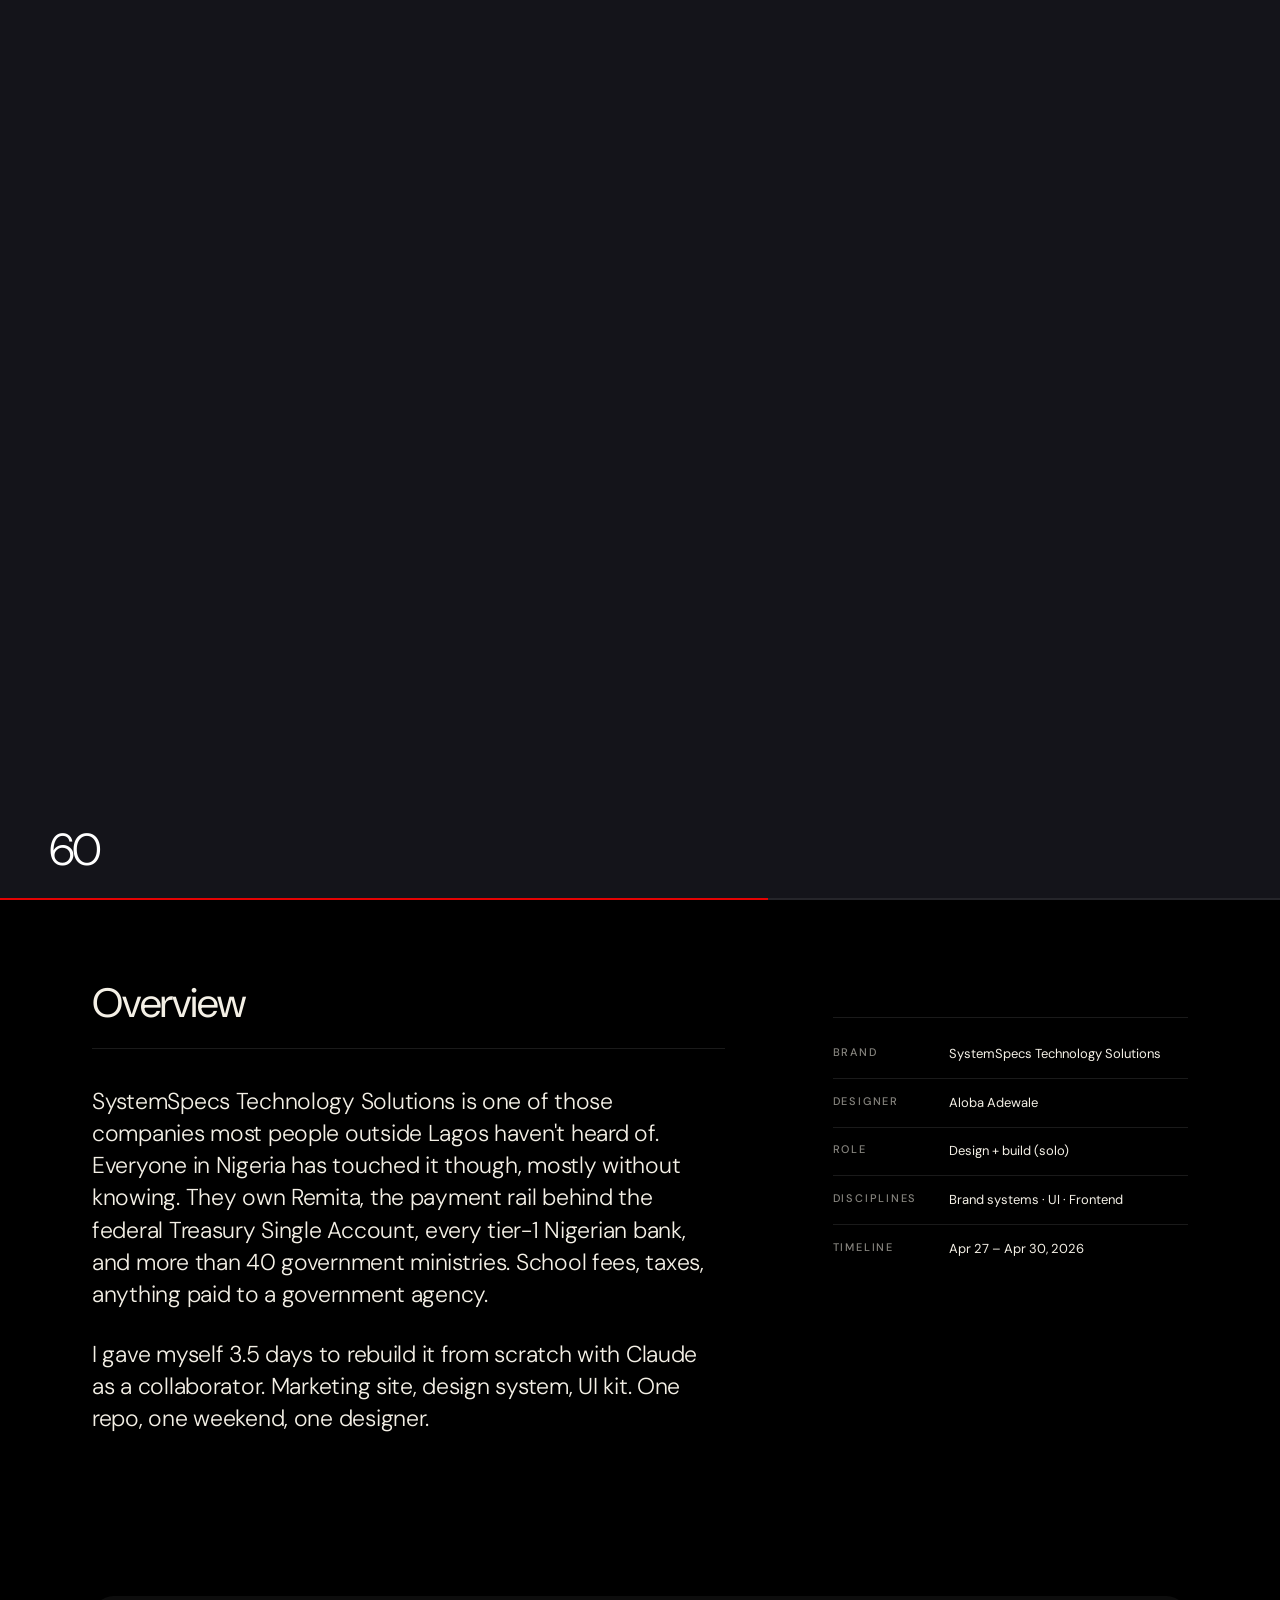
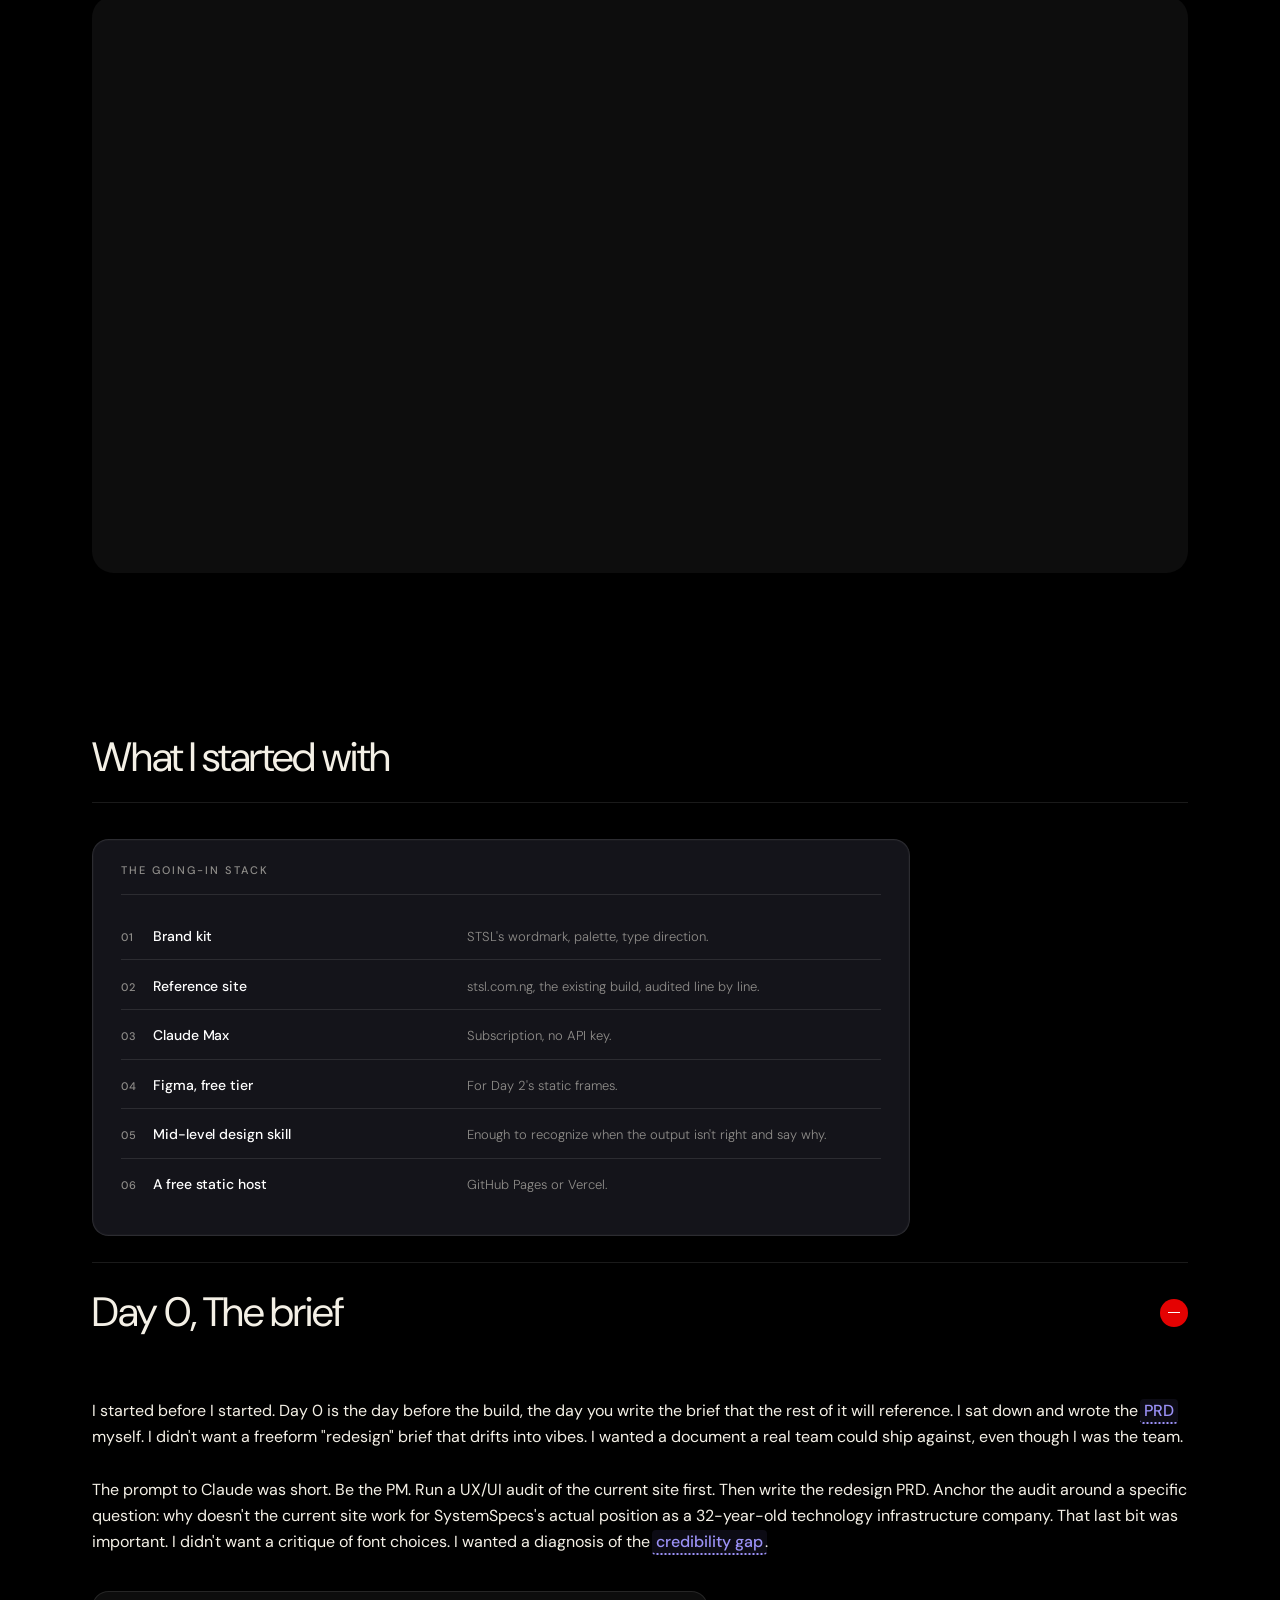
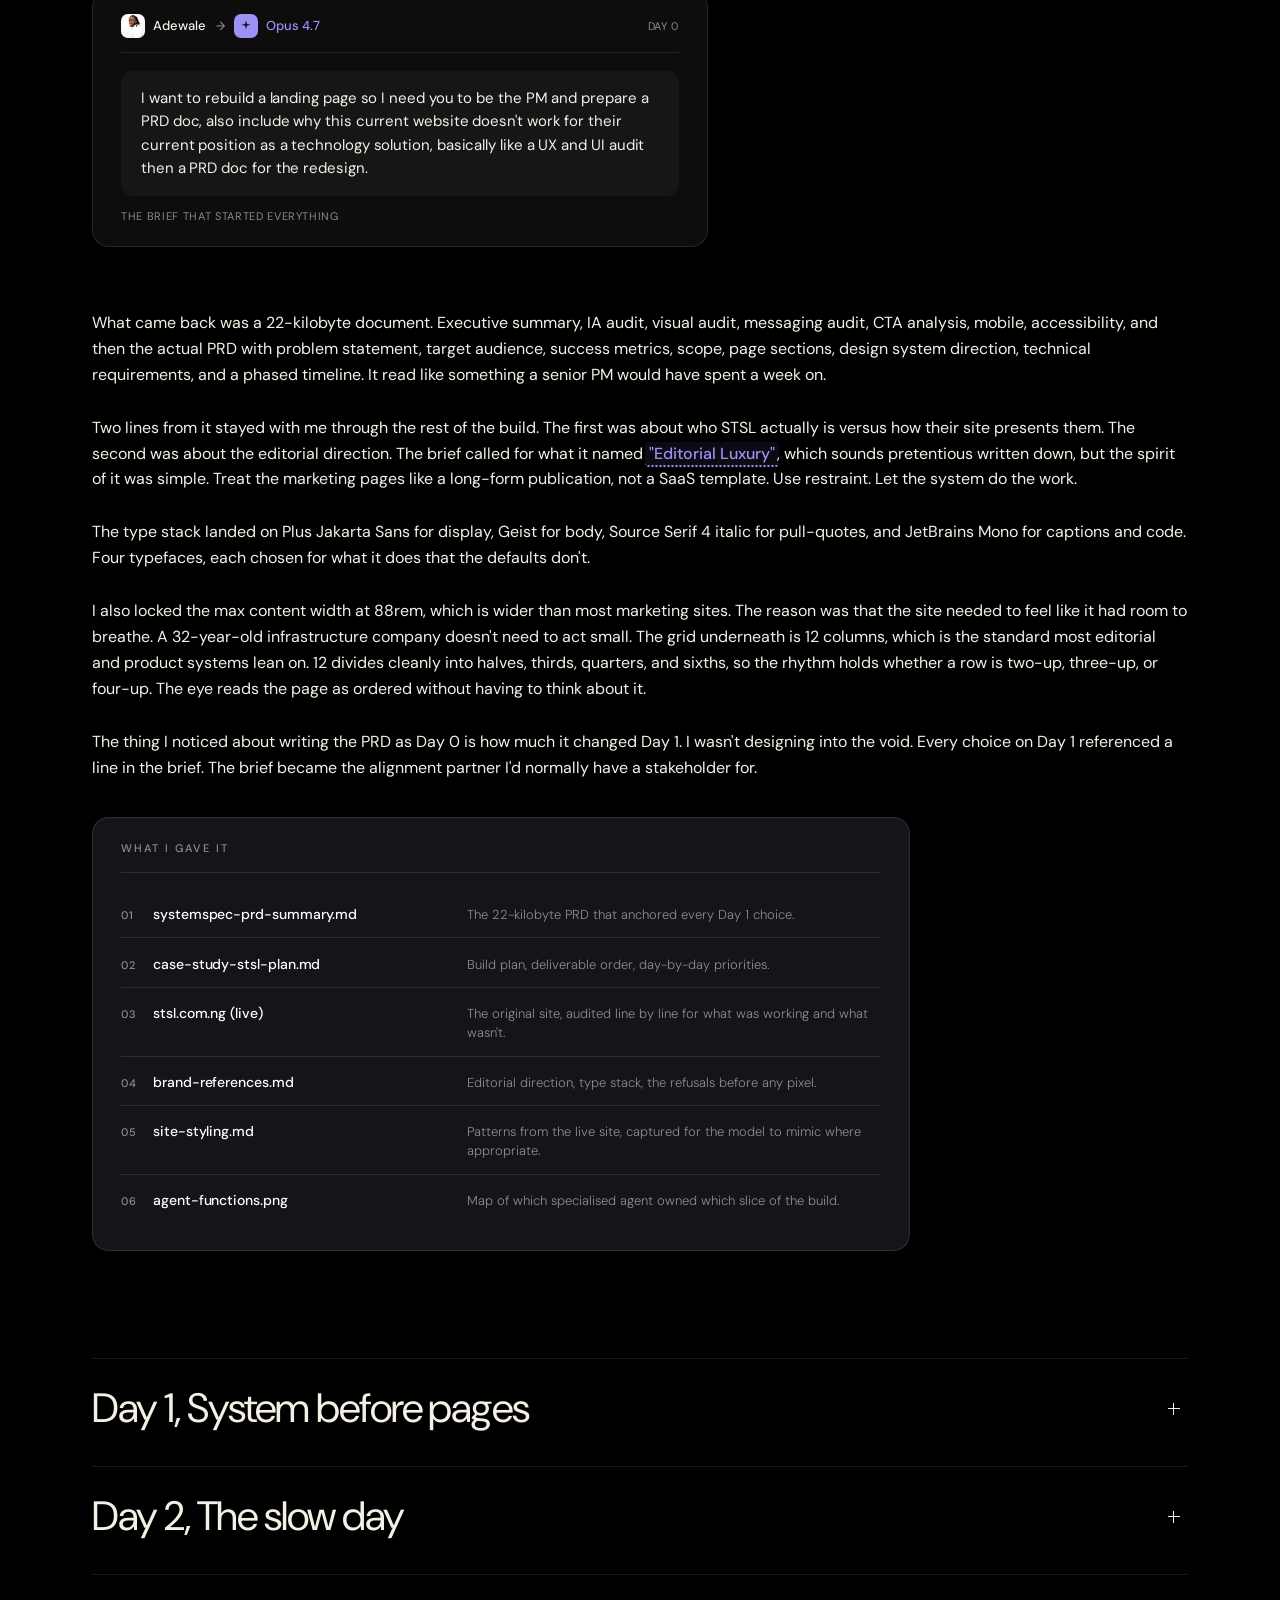
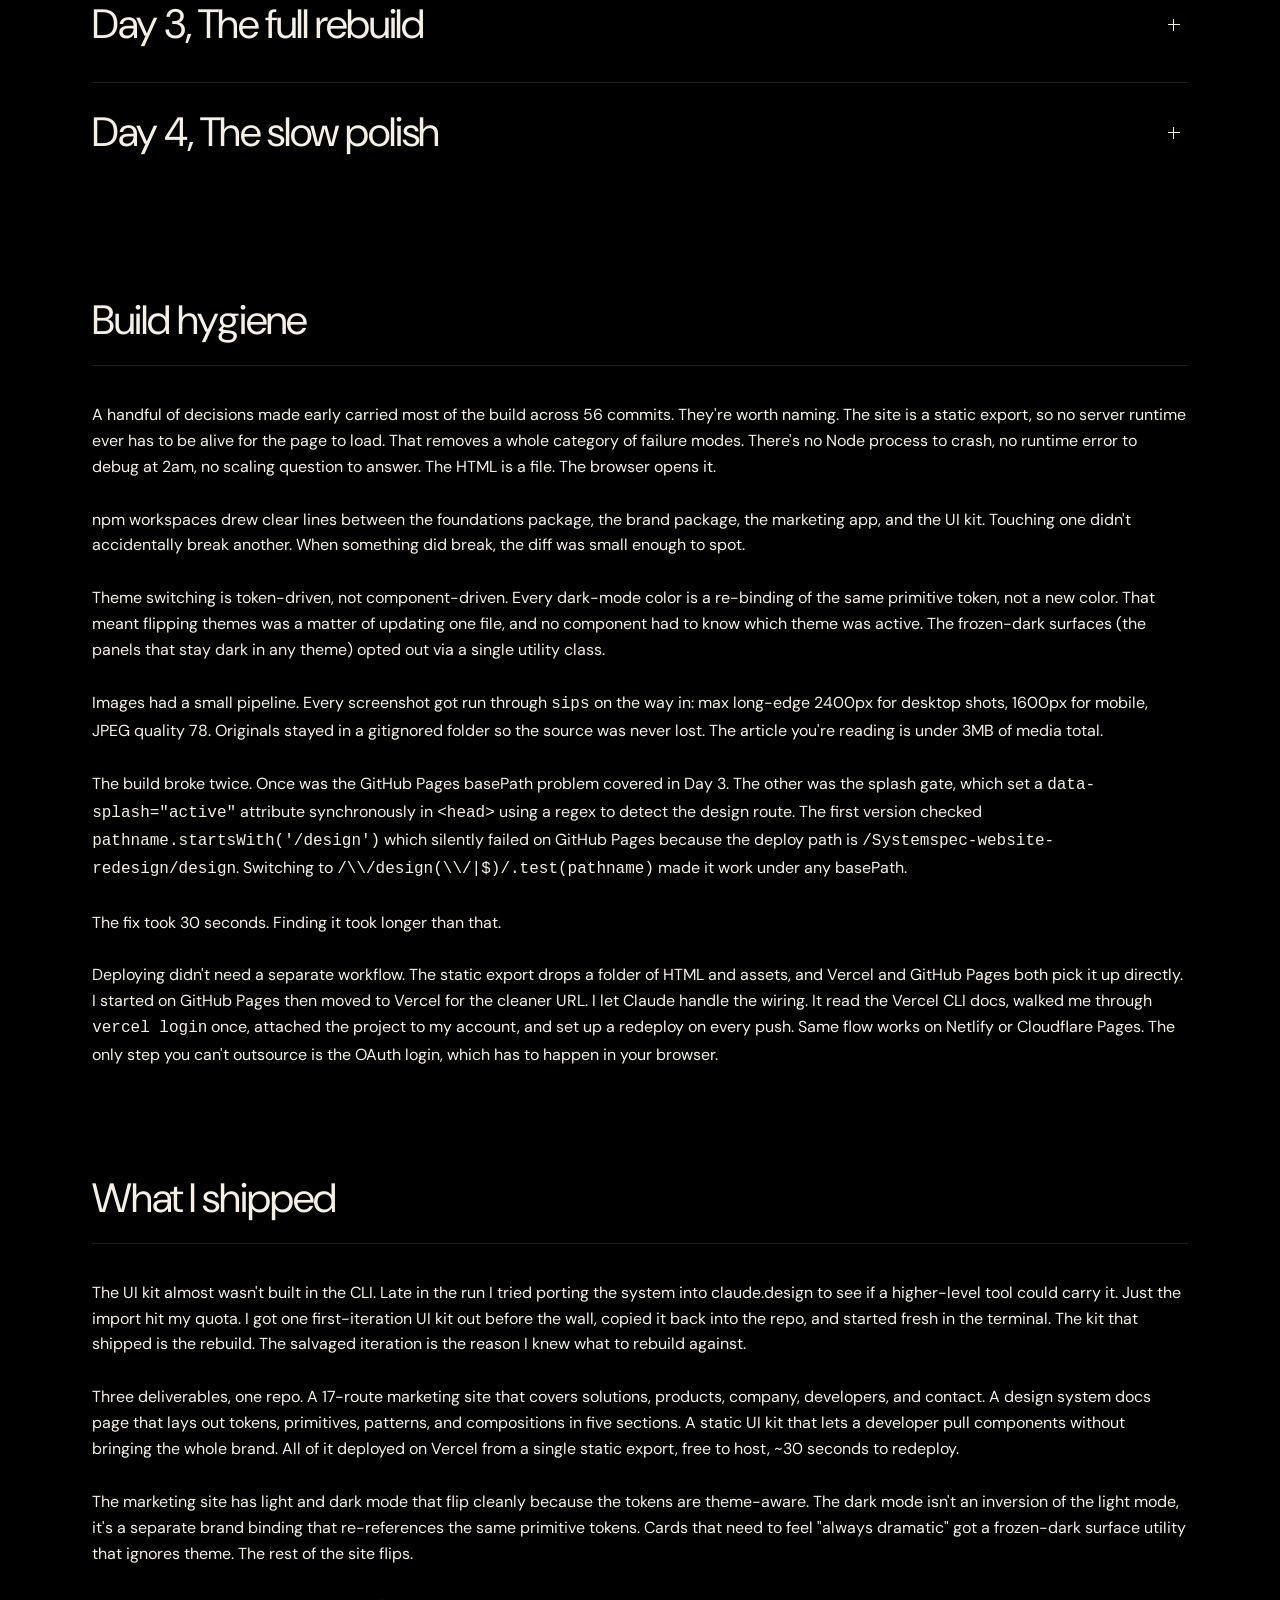
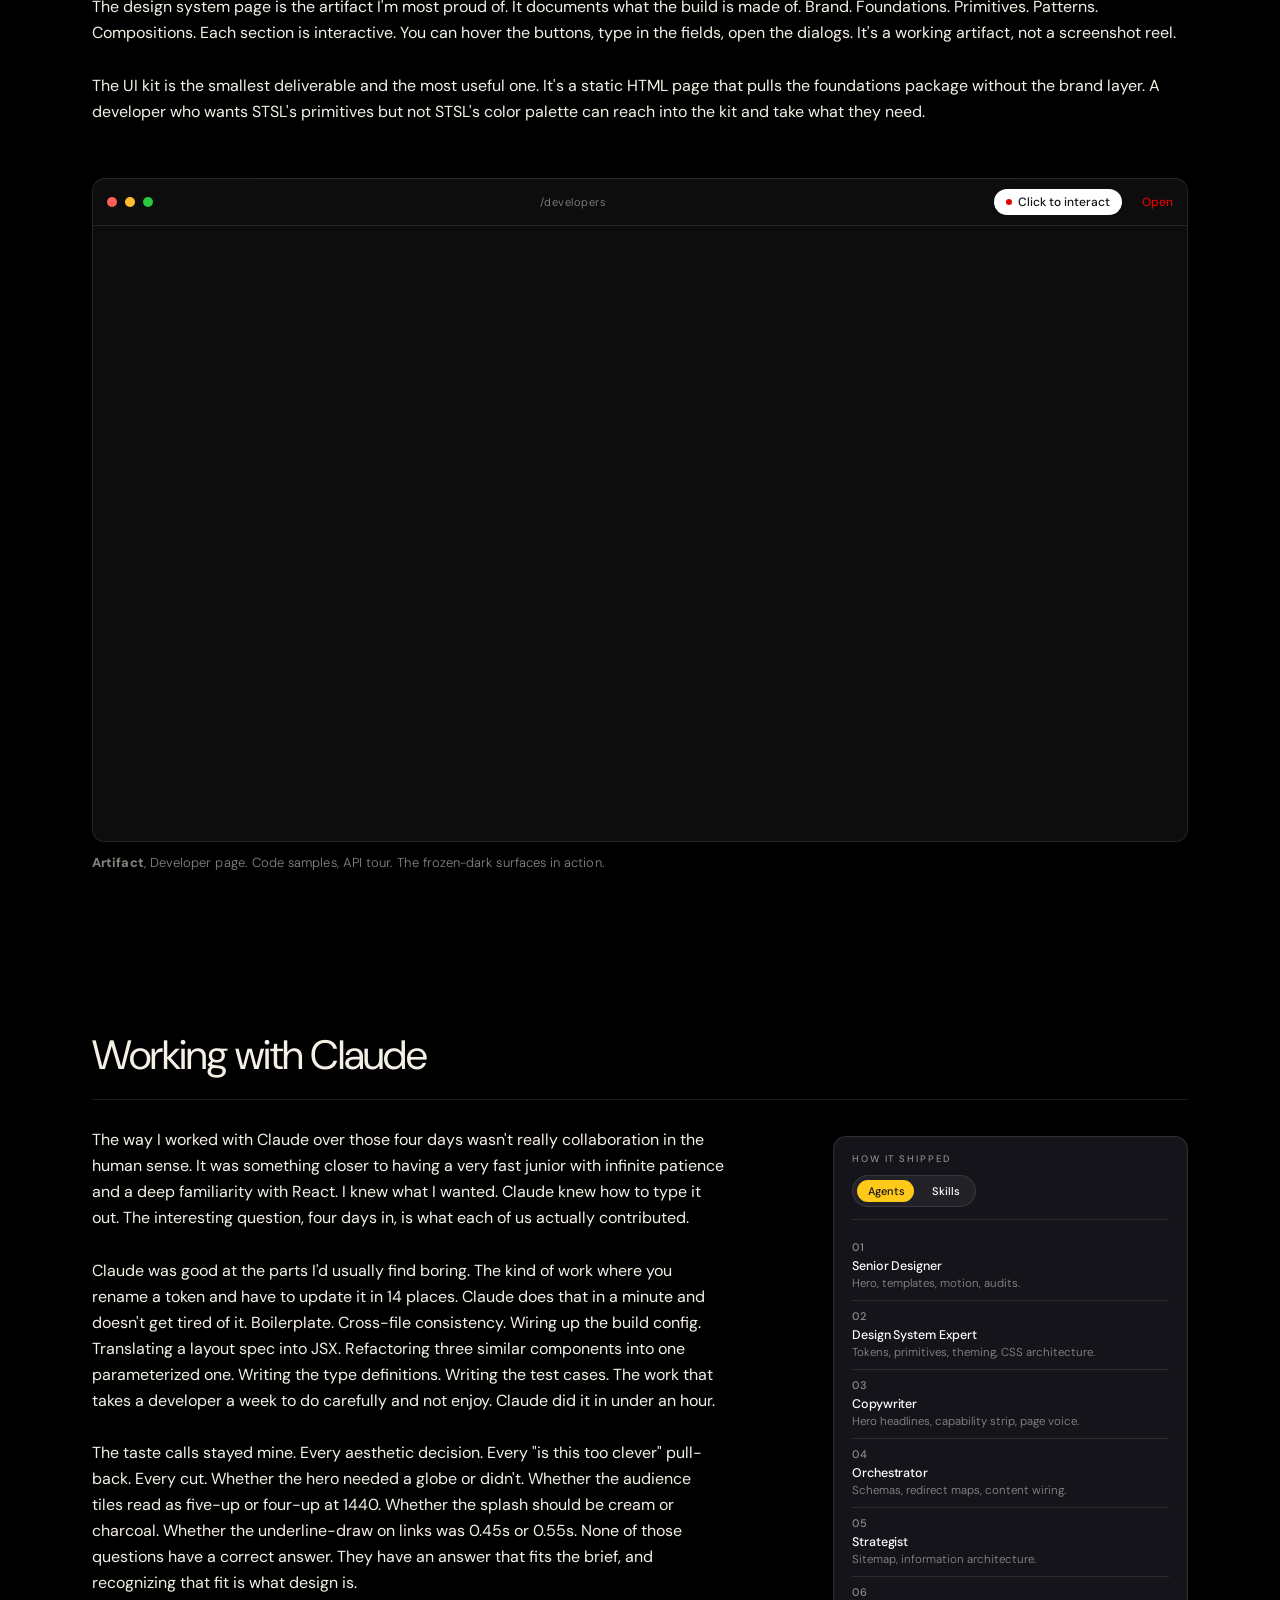
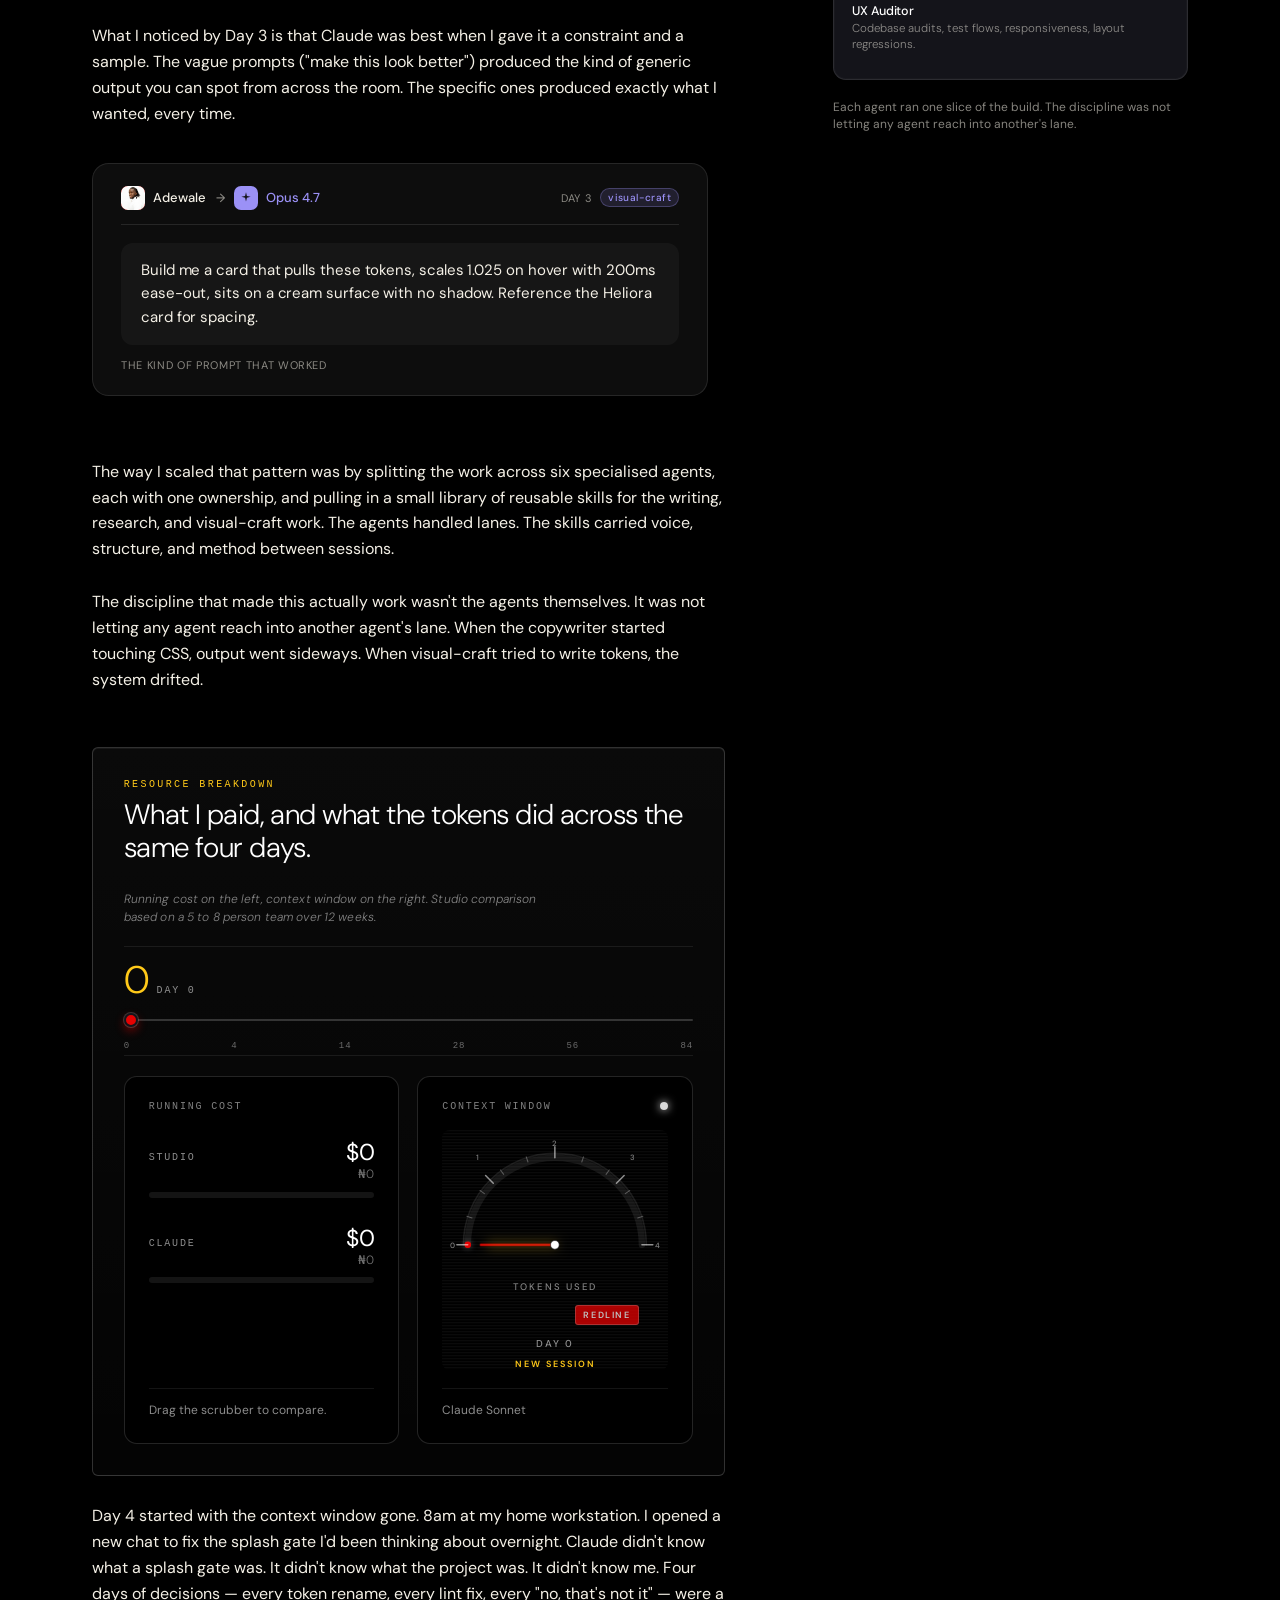
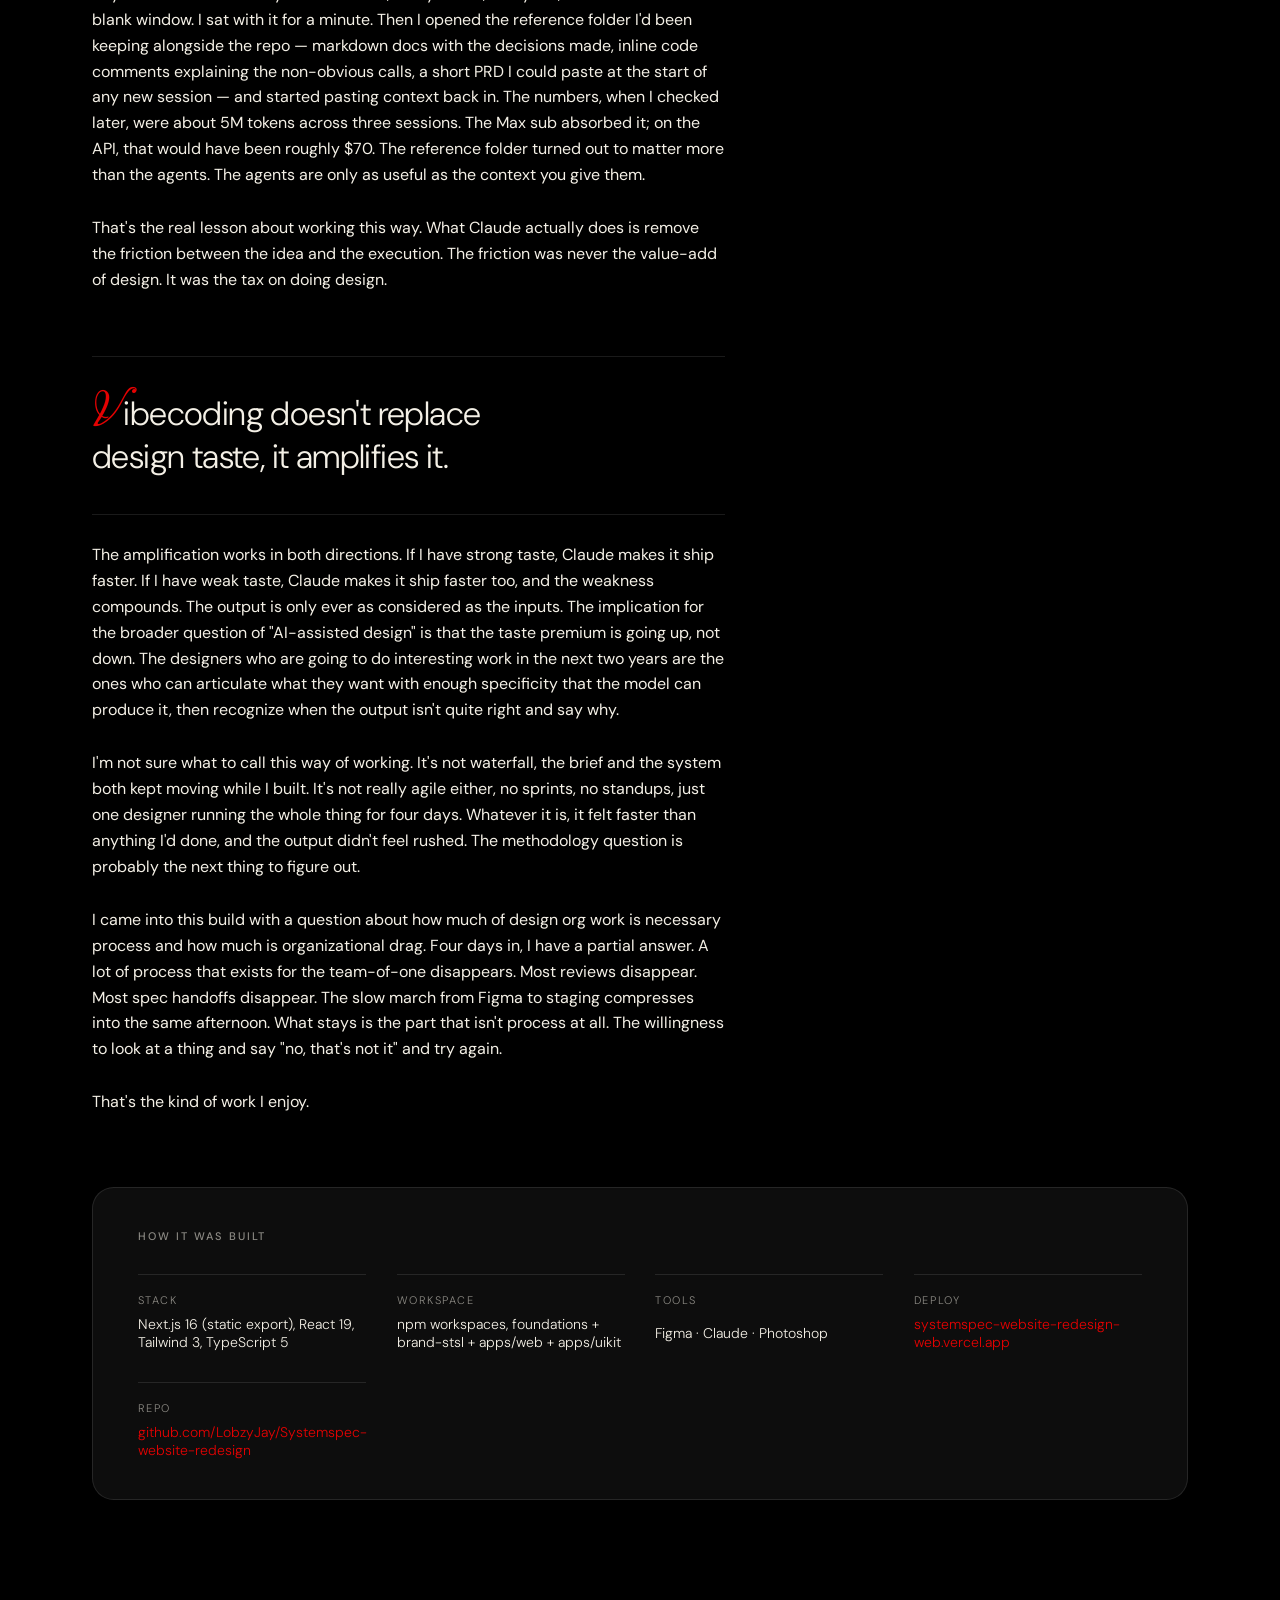
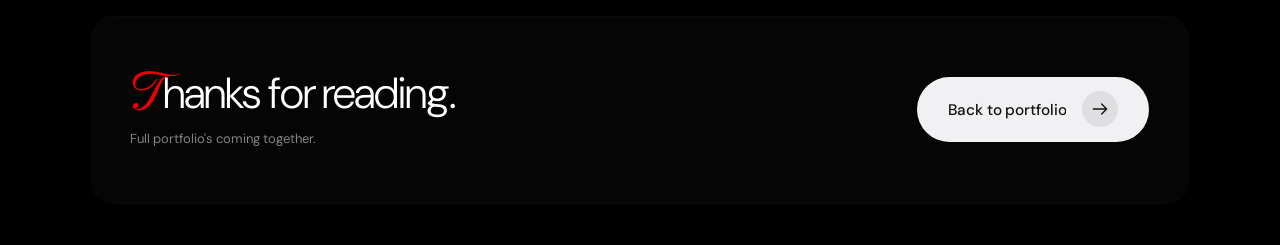
==== commit 581b79d7: "copy and ui update" ====
--- a/case-study/stsl/index.html
+++ b/case-study/stsl/index.html
@@ -3,7 +3,7 @@
 <head>
   <meta charset="UTF-8" />
   <meta name="viewport" content="width=device-width, initial-scale=1.0" />
-  <title>Vibecoding a Full Marketing Site in 3.5 Days with Claude — STSL Case Study | Aloba Adewale</title>
+  <title>Vibecoding a Full Marketing Site in 3.5 Days with Claude: STSL Case Study | Aloba Adewale</title>
 
   <meta name="description" content="A long-form case study on AI-assisted design. How I rebuilt SystemSpecs Technology Solutions in 3.5 days with Claude: a 17-route marketing site, a design system, and a static UI kit. Methodology, agent workflows, real token costs, and what actually worked when one designer ran the whole engagement." />
   <meta name="author" content="Aloba Adewale" />
@@ -265,6 +265,25 @@
         </picture>
       </figure>
 
+      <section class="chapter" id="ch-01b-what-i-started-with" data-reveal>
+        <header class="chapter-head">
+          <h2 class="chapter-title">What I started with</h2>
+        </header>
+        <div class="chapter-body">
+          <figure class="inputs-bento" data-reveal aria-label="What I started with">
+            <p class="ib-eyebrow">the going-in stack</p>
+            <ul class="ib-list">
+              <li><span class="ib-num">01</span><span class="ib-name">Brand kit</span><span class="ib-desc">STSL's wordmark, palette, type direction.</span></li>
+              <li><span class="ib-num">02</span><span class="ib-name">Reference site</span><span class="ib-desc">stsl.com.ng, the existing build, audited line by line.</span></li>
+              <li><span class="ib-num">03</span><span class="ib-name">Claude Max</span><span class="ib-desc">Subscription, no API key.</span></li>
+              <li><span class="ib-num">04</span><span class="ib-name">Figma, free tier</span><span class="ib-desc">For Day 2's static frames.</span></li>
+              <li><span class="ib-num">05</span><span class="ib-name">Mid-level design skill</span><span class="ib-desc">Enough to recognize when the output isn't right and say why.</span></li>
+              <li><span class="ib-num">06</span><span class="ib-name">A free static host</span><span class="ib-desc">GitHub Pages or Vercel.</span></li>
+            </ul>
+          </figure>
+        </div>
+      </section>
+
       <details class="chapter chapter--accordion" id="ch-02-day-0-the-brief" open data-reveal>
         <summary class="chapter-head">
           <h2 class="chapter-title">Day 0, The brief</h2>
@@ -443,11 +462,13 @@
           <p>The cream nav tint was the other small one. I wanted the nav to feel like it floated over the content rather than pasted on top. CSS <code>color-mix(in srgb, var(--bg-canvas) 82%, transparent)</code> with a <code>backdrop-filter: blur(14px) saturate(140%)</code> got me there. The blur softens what's behind it and the saturation bumps colors back up so the page underneath doesn't look washed out. Two CSS properties, more interesting than three weeks of meetings about a nav.</p>
           <p>By 11pm, the marketing site v1 was live on GitHub Pages. Everything worked, most of it elegantly. A few things were duct-taped, including the contact form's grid plumbing, which I knew I'd revisit. That was Day 4's problem.</p>
 
-          <a class="demo-card" href="https://systemspec-website-redesign-web.vercel.app/" target="_blank" rel="noopener">
+          <p>I sent <a href="https://iudoh.me/" target="_blank" rel="noopener"><strong>Idorenyin</strong></a> a preview link before I went to bed. He's a senior dev at Cowrywise; he's been building with AI in his own work for a while. He replied in about a minute. "Omo you're right ohh, you're moving fast with this project." That was the whole exchange.</p>
+
+          <div class="demo-card" role="figure">
             <span class="demo-card-label">Live gesture · hover</span>
             <h3 class="demo-card-title">Cards lift toward the viewer</h3>
-            <p class="demo-card-meta">Scale 1.025, snappier 200ms ease-out (down from 400ms expressive). Hover this card.</p>
-          </a>
+            <p class="demo-card-meta">Scale 1.025, snappier 200ms ease-out. Hover this card.</p>
+          </div>
 
           <figure class="live-frame">
             <div class="lf-chrome">
@@ -561,7 +582,7 @@
           <p>Images had a small pipeline. Every screenshot got run through <code>sips</code> on the way in: max long-edge 2400px for desktop shots, 1600px for mobile, JPEG quality 78. Originals stayed in a gitignored folder so the source was never lost. The article you're reading is under 3MB of media total.</p>
           <p>The build broke twice. Once was the GitHub Pages basePath problem covered in Day 3. The other was the splash gate, which set a <code>data-splash="active"</code> attribute synchronously in <code>&lt;head&gt;</code> using a regex to detect the design route. The first version checked <code>pathname.startsWith('/design')</code> which silently failed on GitHub Pages because the deploy path is <code>/Systemspec-website-redesign/design</code>. Switching to <code>/\\/design(\\/|$)/.test(pathname)</code> made it work under any basePath.</p>
           <p>The fix took 30 seconds. Finding it took longer than that.</p>
-          <p>Deploying didn't need a separate workflow. The static export drops a folder of HTML and assets, and Vercel and GitHub Pages both pick it up directly. I let Claude handle the wiring. It read the Vercel CLI docs, walked me through <code>vercel login</code> once, attached the project to my account, and set up a redeploy on every push. Same flow works on Netlify or Cloudflare Pages. The only step you can't outsource is the OAuth login, which has to happen in your browser.</p>
+          <p>Deploying didn't need a separate workflow. The static export drops a folder of HTML and assets, and Vercel and GitHub Pages both pick it up directly. I started on GitHub Pages then moved to Vercel for the cleaner URL. I let Claude handle the wiring. It read the Vercel CLI docs, walked me through <code>vercel login</code> once, attached the project to my account, and set up a redeploy on every push. Same flow works on Netlify or Cloudflare Pages. The only step you can't outsource is the OAuth login, which has to happen in your browser.</p>
         </div>
       </section>
 
@@ -570,7 +591,8 @@
           <h2 class="chapter-title">What I shipped</h2>
         </header>
         <div class="chapter-body">
-          <p>Three deliverables, one repo. A 17-route marketing site that covers solutions, products, company, developers, and contact. A design system docs page that lays out tokens, primitives, patterns, and compositions in five sections. A static UI kit that lets a developer pull components without bringing the whole brand. All of it deployed on GitHub Pages from a single static export, free to host, ~30 seconds to redeploy.</p>
+          <p>The UI kit almost wasn't built in the CLI. Late in the run I tried porting the system into claude.design to see if a higher-level tool could carry it. Just the import hit my quota. I got one first-iteration UI kit out before the wall, copied it back into the repo, and started fresh in the terminal. The kit that shipped is the rebuild. The salvaged iteration is the reason I knew what to rebuild against.</p>
+          <p>Three deliverables, one repo. A 17-route marketing site that covers solutions, products, company, developers, and contact. A design system docs page that lays out tokens, primitives, patterns, and compositions in five sections. A static UI kit that lets a developer pull components without bringing the whole brand. All of it deployed on Vercel from a single static export, free to host, ~30 seconds to redeploy.</p>
           <p>The marketing site has light and dark mode that flip cleanly because the tokens are theme-aware. The dark mode isn't an inversion of the light mode, it's a separate brand binding that re-references the same primitive tokens. Cards that need to feel "always dramatic" got a frozen-dark surface utility that ignores theme. The rest of the site flips.</p>
           <p>The design system page is the artifact I'm most proud of. It documents what the build is made of. Brand. Foundations. Primitives. Patterns. Compositions. Each section is interactive. You can hover the buttons, type in the fields, open the dialogs. It's a working artifact, not a screenshot reel.</p>
           <p>The UI kit is the smallest deliverable and the most useful one. It's a static HTML page that pulls the foundations package without the brand layer. A developer who wants STSL's primitives but not STSL's color palette can reach into the kit and take what they need.</p>
@@ -646,9 +668,9 @@
             </div>
             <p class="pc-caption">the kind of prompt that worked</p>
           </aside>
-          <p>The way I scaled that pattern was by splitting the work across seven specialised agents, each with one ownership, and pulling in a small library of reusable skills for the writing, research, and visual-craft work. The agents handled lanes. The skills carried voice, structure, and method between sessions.</p>
-
-          <p>The discipline that made this actually work wasn't the agents themselves. It was not letting any agent reach into another agent's lane. When the copywriter started touching CSS, output went sideways. When visual-craft tried to write tokens, the system drifted. The agents are useful because they're narrow.</p>
+          <p>The way I scaled that pattern was by splitting the work across six specialised agents, each with one ownership, and pulling in a small library of reusable skills for the writing, research, and visual-craft work. The agents handled lanes. The skills carried voice, structure, and method between sessions.</p>
+
+          <p>The discipline that made this actually work wasn't the agents themselves. It was not letting any agent reach into another agent's lane. When the copywriter started touching CSS, output went sideways. When visual-craft tried to write tokens, the system drifted.</p>
 
           <!-- Day-Cost scrubber — one input drives both cards (Days + Cost) over the 12-week timeline. -->
           <figure class="day-cost" data-reveal aria-label="Days versus cost over time">
@@ -867,7 +889,7 @@
 project       <span class="lr-v">stsl-rebuild</span>
 duration      <span class="lr-v">3.5 days</span>
 subscription  <span class="lr-v">Claude Pro</span>  <span class="lr-num">$65</span>
-agents        <span class="lr-v">7 specialised</span>
+agents        <span class="lr-v">6 specialised</span>
 tokens        <span class="lr-v">context exhausted, Day 4 morning</span>
 
 <span class="lr-c">// shipped</span>
@@ -889,14 +911,14 @@
           </figure>
           -->
 
-          <p>One thing I didn't fully plan for was token usage. By Day 4 morning the context window was gone, a full conversation wiped out by four days of accumulated code, reviews, and back-and-forths. The numbers, when I checked later, were about 5M tokens across three sessions, roughly $70 in API costs. I had to restart the session cold, with no memory of what had been built. The way I handled it was keeping a running reference folder alongside the repo: markdown docs with the decisions made, inline code comments explaining the non-obvious calls, and a short PRD I could paste at the start of any new session to re-anchor the model. That habit turned out to matter more than the agents. The agents are only as useful as the context you give them.</p>
-          <p>That's the real lesson about working this way. Claude doesn't replace the designer. Claude removes the friction between the designer's idea and the running site. The friction was never the value-add of design. It was the tax on doing design.</p>
+          <p>Day 4 started with the context window gone. 8am at my home workstation. I opened a new chat to fix the splash gate I'd been thinking about overnight. Claude didn't know what a splash gate was. It didn't know what the project was. It didn't know me. Four days of decisions — every token rename, every lint fix, every "no, that's not it" — were a blank window. I sat with it for a minute. Then I opened the reference folder I'd been keeping alongside the repo — markdown docs with the decisions made, inline code comments explaining the non-obvious calls, a short PRD I could paste at the start of any new session — and started pasting context back in. The numbers, when I checked later, were about 5M tokens across three sessions. The Max sub absorbed it; on the API, that would have been roughly $70. The reference folder turned out to matter more than the agents. The agents are only as useful as the context you give them.</p>
+          <p>That's the real lesson about working this way. What Claude actually does is remove the friction between the idea and the execution. The friction was never the value-add of design. It was the tax on doing design.</p>
           <figure class="pull-quote" data-reveal>
             <p><span class="qb"><span class="quote-script">V</span>ibecoding doesn't replace</span><span class="qb">design taste, it amplifies it.</span></p>
           </figure>
-          <p>The amplification works in both directions. If I have strong taste, Claude makes it ship faster. If I have weak taste, Claude makes it ship faster too, and the weakness compounds. The output is only ever as considered as the inputs. The implication for the broader question of "AI-assisted design" is that the taste premium is going up, not down. The execution premium is going down. The designers who are going to do interesting work in the next two years are the ones who can articulate what they want with enough specificity that the model can produce it, then recognize when the output isn't quite right and say why.</p>
+          <p>The amplification works in both directions. If I have strong taste, Claude makes it ship faster. If I have weak taste, Claude makes it ship faster too, and the weakness compounds. The output is only ever as considered as the inputs. The implication for the broader question of "AI-assisted design" is that the taste premium is going up, not down. The designers who are going to do interesting work in the next two years are the ones who can articulate what they want with enough specificity that the model can produce it, then recognize when the output isn't quite right and say why.</p>
           <p>I'm not sure what to call this way of working. It's not waterfall, the brief and the system both kept moving while I built. It's not really agile either, no sprints, no standups, just one designer running the whole thing for four days. Whatever it is, it felt faster than anything I'd done, and the output didn't feel rushed. The methodology question is probably the next thing to figure out.</p>
-          <p>I came into this build with a question about how much of design org work is necessary process and how much is organizational drag. Four days in, I have a partial answer. A lot of process that exists for the team-of-one disappears. Most reviews disappear. Most spec handoffs disappear. The slow march from Figma to staging compresses into the same afternoon. What stays is the part that isn't process at all. The judgement. The taste. The willingness to look at a thing and say "no, that's not it" and try again.</p>
+          <p>I came into this build with a question about how much of design org work is necessary process and how much is organizational drag. Four days in, I have a partial answer. A lot of process that exists for the team-of-one disappears. Most reviews disappear. Most spec handoffs disappear. The slow march from Figma to staging compresses into the same afternoon. What stays is the part that isn't process at all. The willingness to look at a thing and say "no, that's not it" and try again.</p>
           <p>That's the kind of work I enjoy.</p>
         </div>
       </section>
--- a/case-study/stsl/style.css
+++ b/case-study/stsl/style.css
@@ -2346,7 +2346,7 @@
   margin-top: clamp(40px, 6vh, 64px);
   max-width: none;
 }
-.chapter--accordion > .chapter-body > .inputs-bento {
+.chapter-body > .inputs-bento {
   grid-column: 1 / span 9;
   margin-top: clamp(28px, 4vh, 40px);
 }
@@ -3350,12 +3350,16 @@
   border-radius: clamp(12px, 1.2vw, 18px);
   text-decoration: none;
   background-image: none !important;
+  transform: scale(1) translateY(0); /* explicit base for hover interpolation */
   transition: transform 0.2s ease-out, box-shadow 0.2s ease-out;
   cursor: pointer;
   will-change: transform;
-}
-.demo-card:hover {
-  transform: scale(1.025) translateY(-2px);
+  transform-origin: center center;
+}
+.demo-card:hover,
+.demo-card:focus-visible,
+.demo-card:active {
+  transform: scale(1.025) translateY(-2px) !important;
   box-shadow: 0 14px 40px -12px rgba(0, 0, 0, 0.18);
 }
 .demo-card-label {
@@ -3393,7 +3397,12 @@
   position: fixed;
   inset: 0;
   z-index: 2000;
-  background: var(--bg);
+  /* Pinned to --color-midnight so the loader matches the portfolio
+     root's loader exactly. The case-study page bg is #000 for the
+     article surface, but the loader screen needs to be uniform with
+     the rest of the site so navigating in doesn't flash a colour
+     shift. */
+  background: var(--color-midnight);
   transition: opacity 0.65s ease;
 }
 #loader.fade-out {
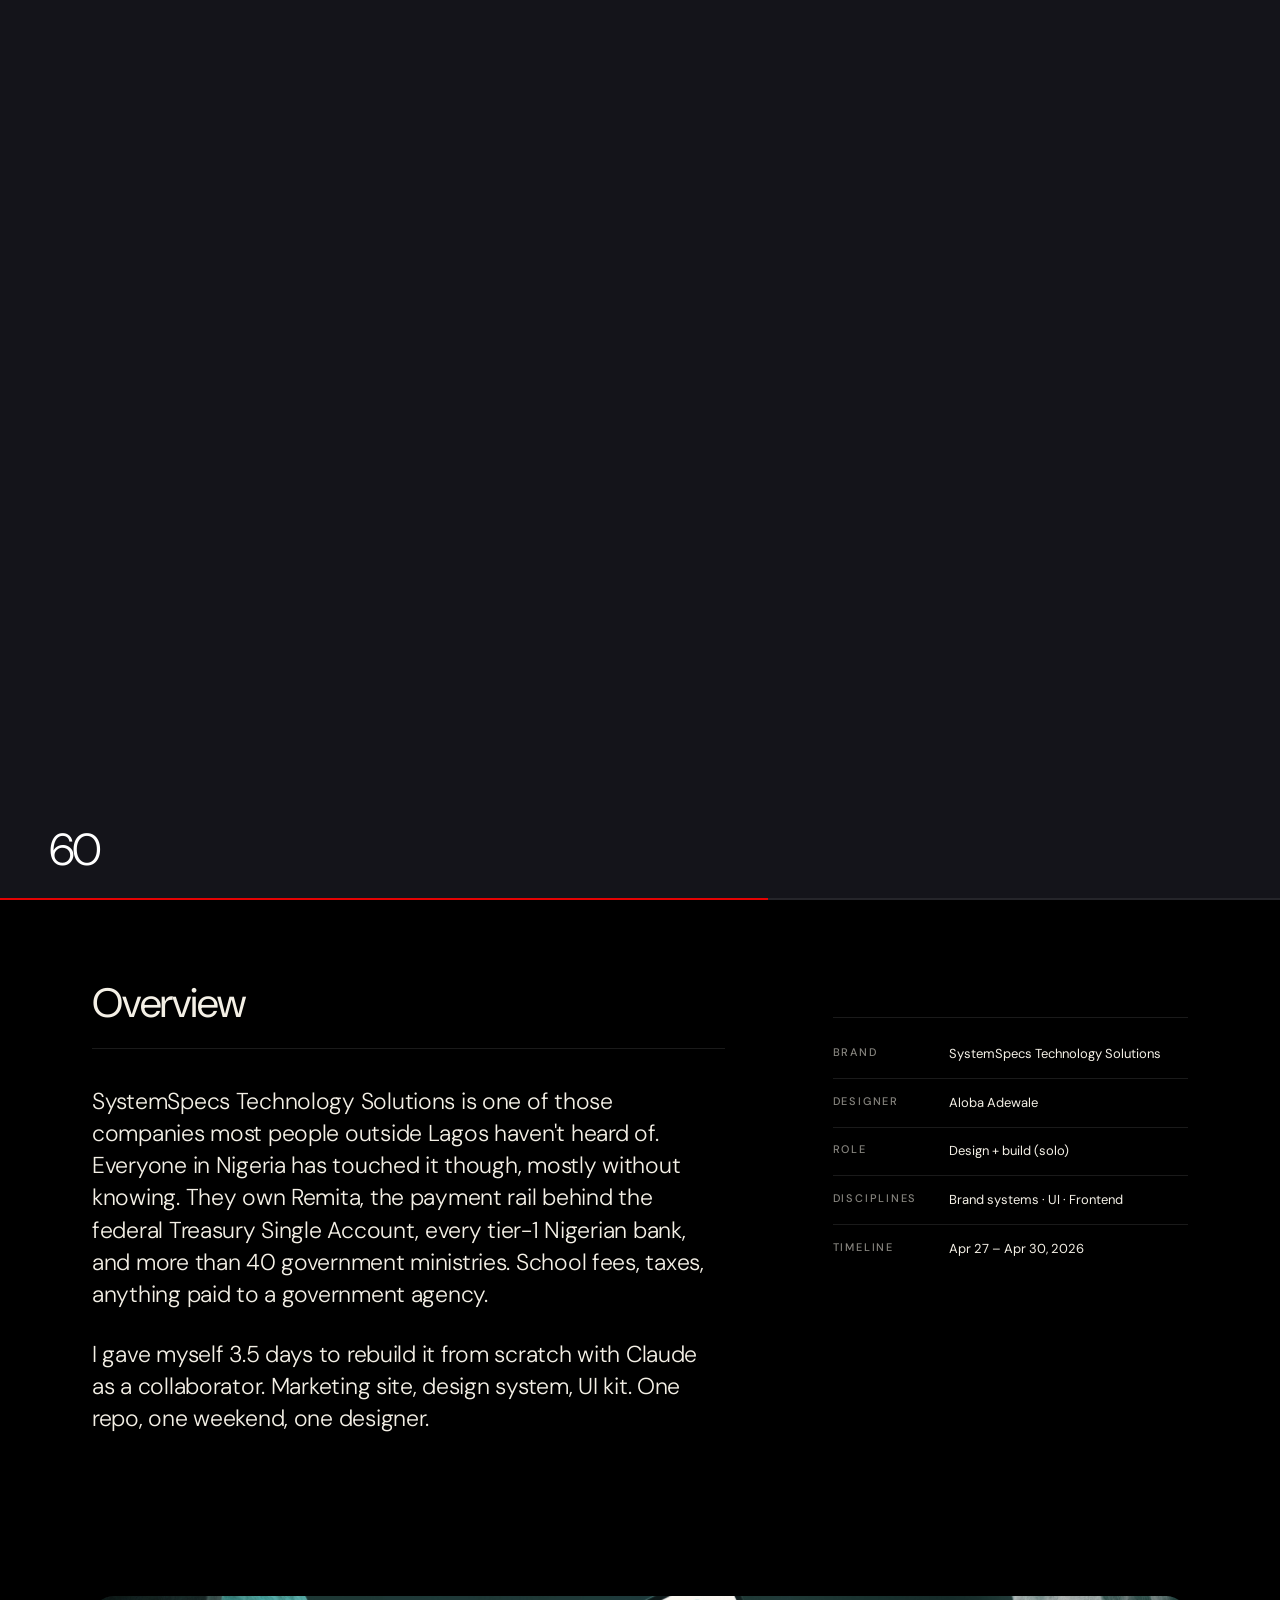
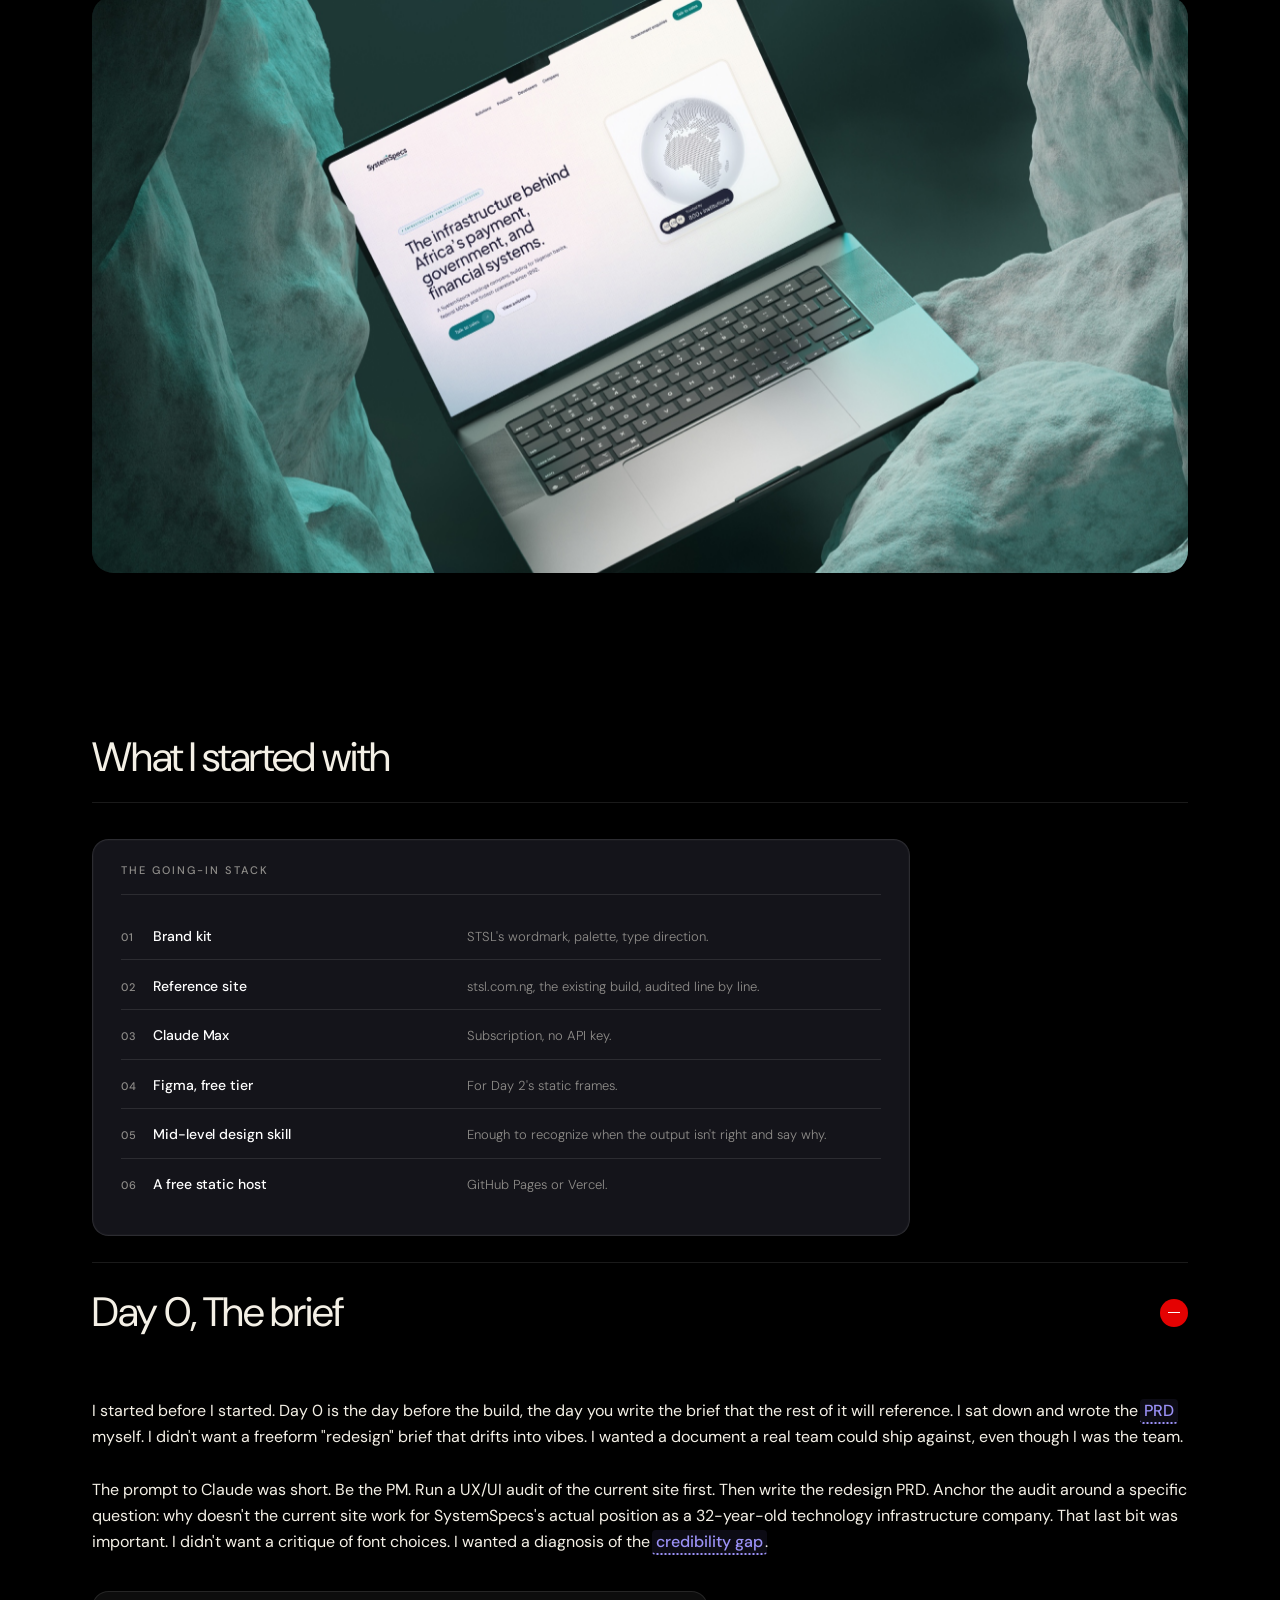
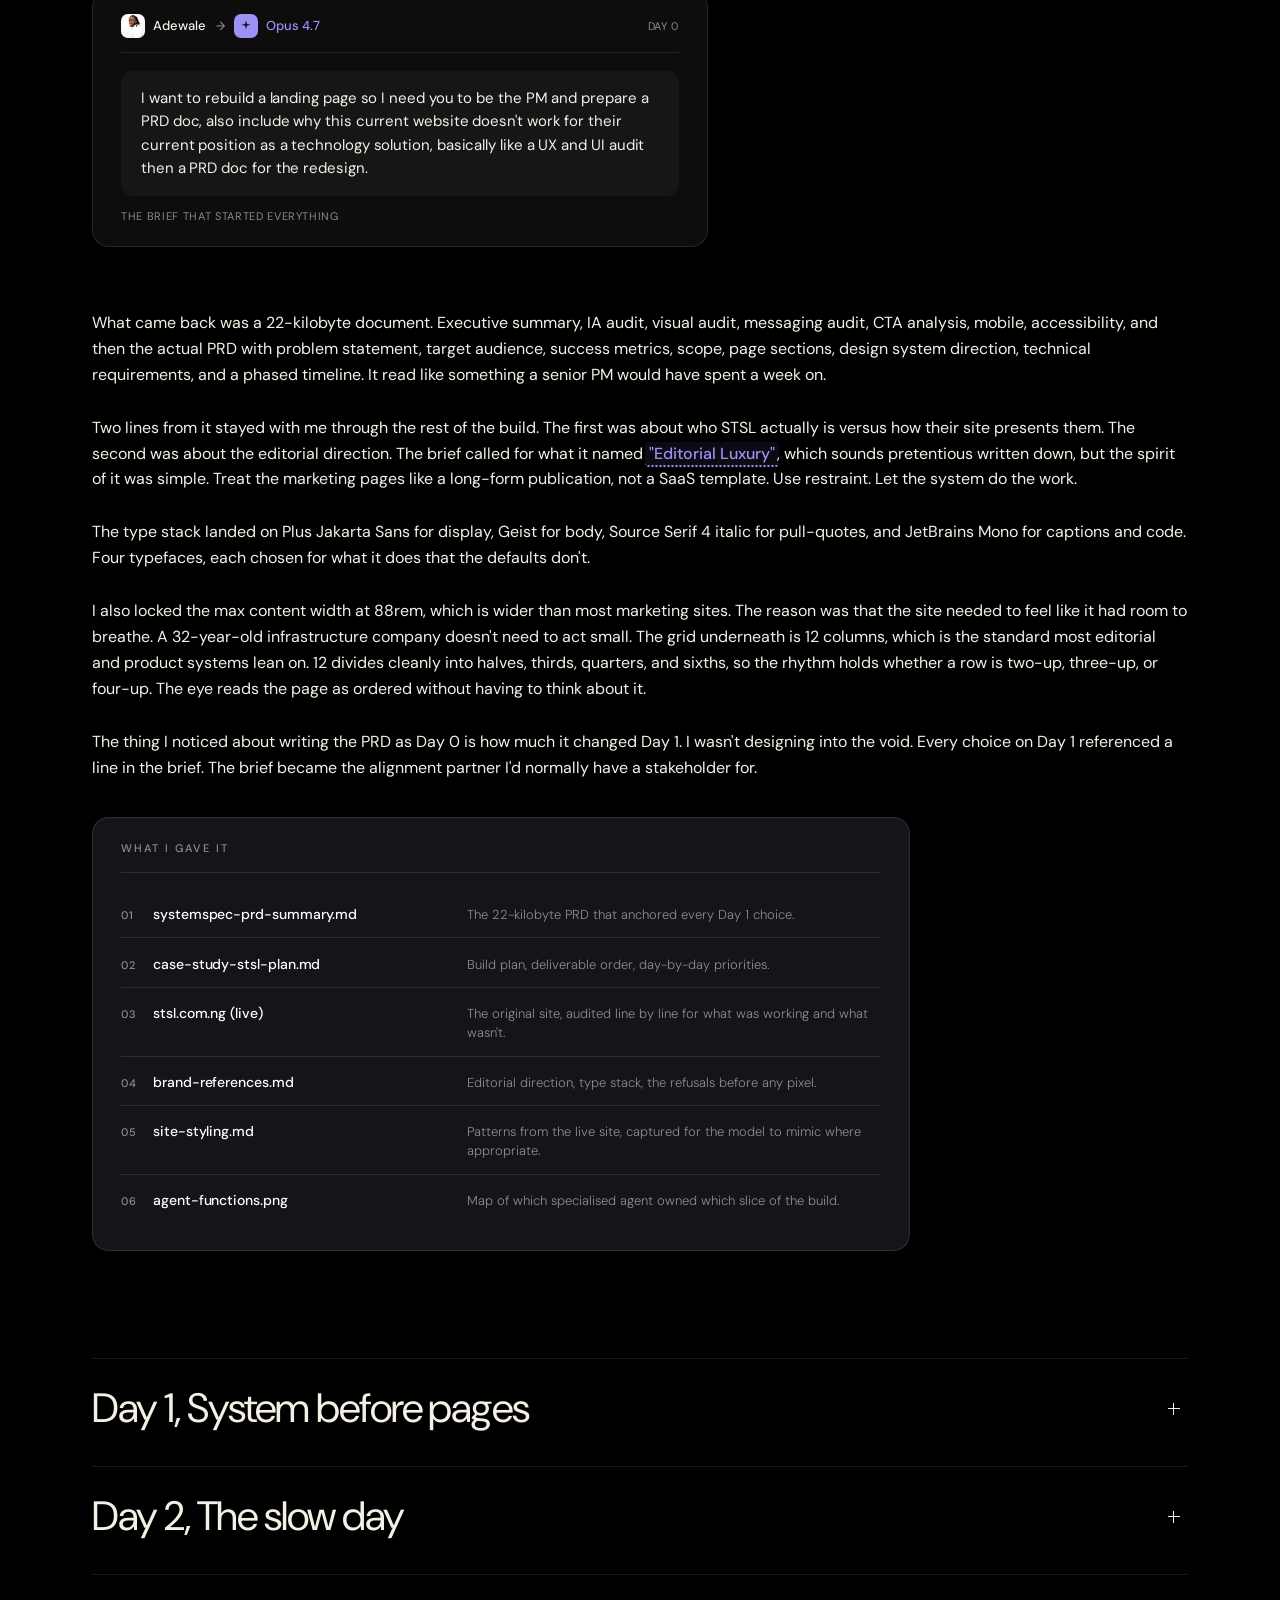
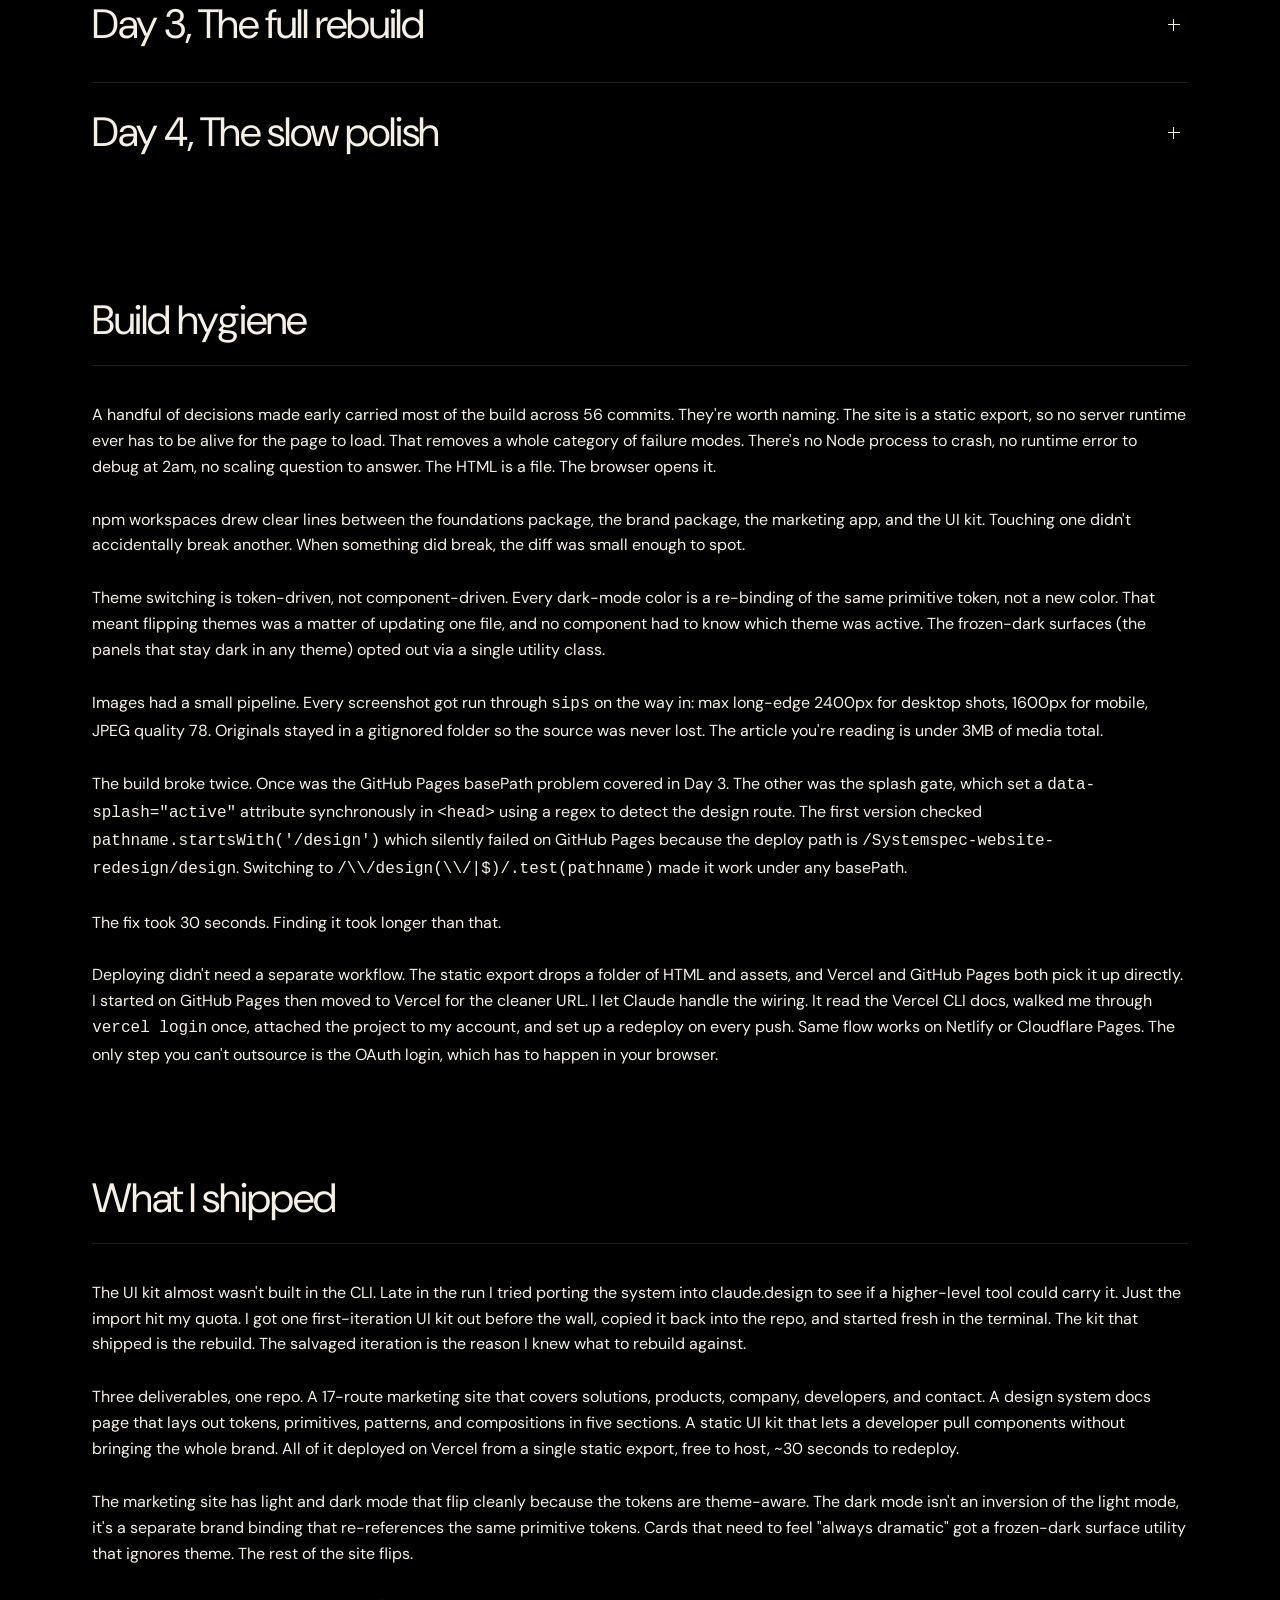
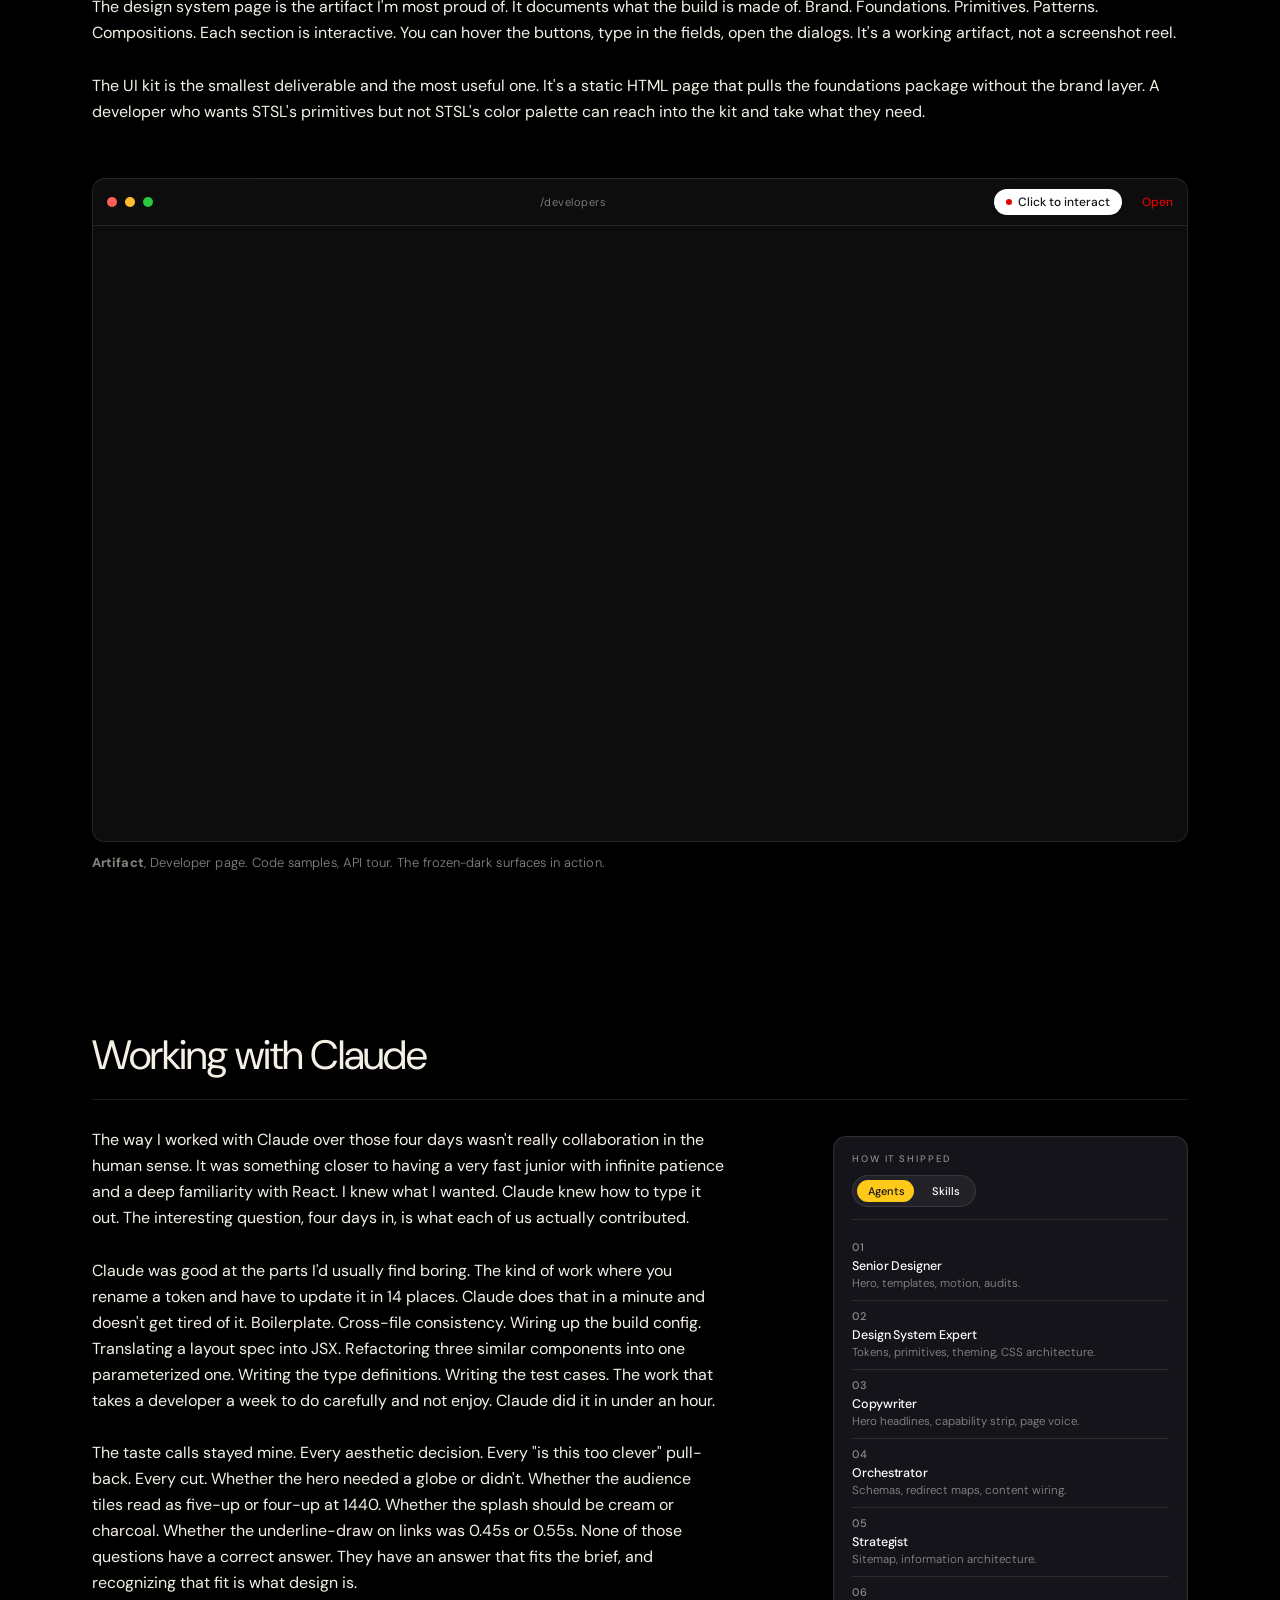
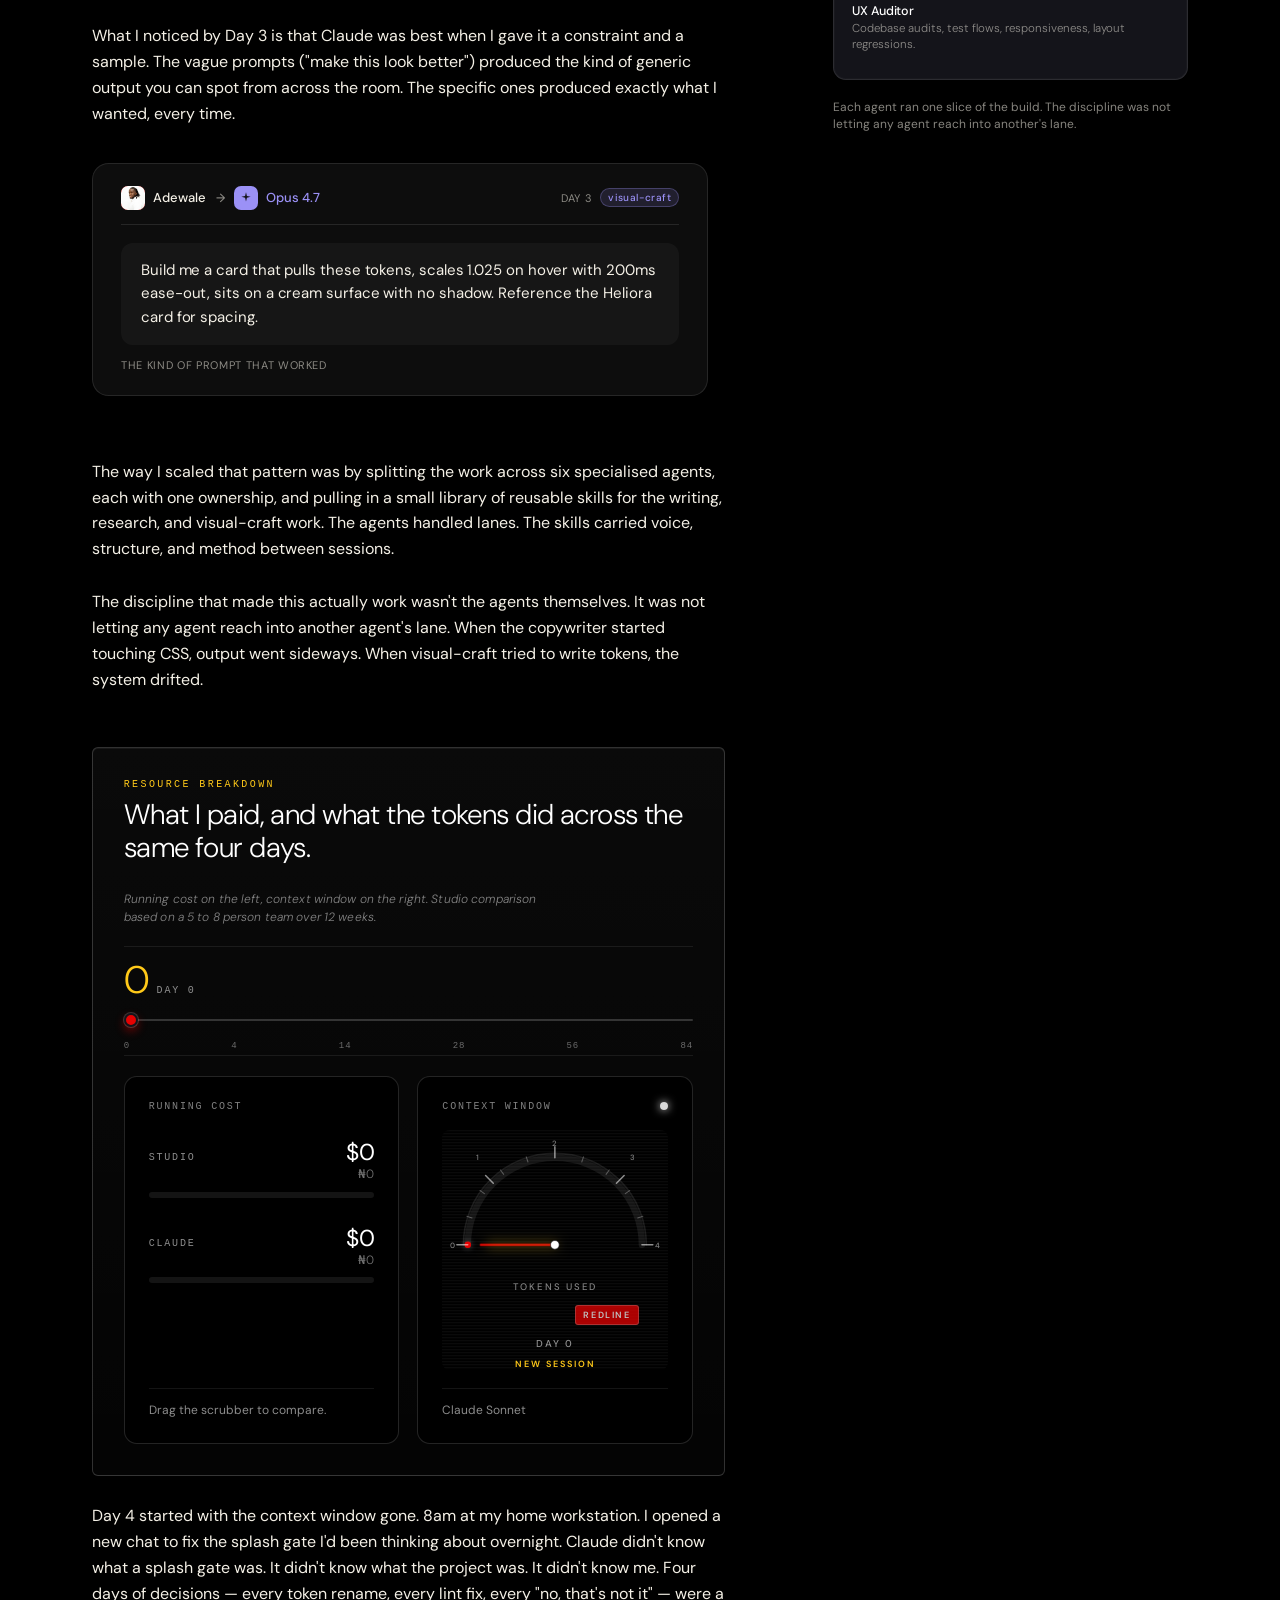
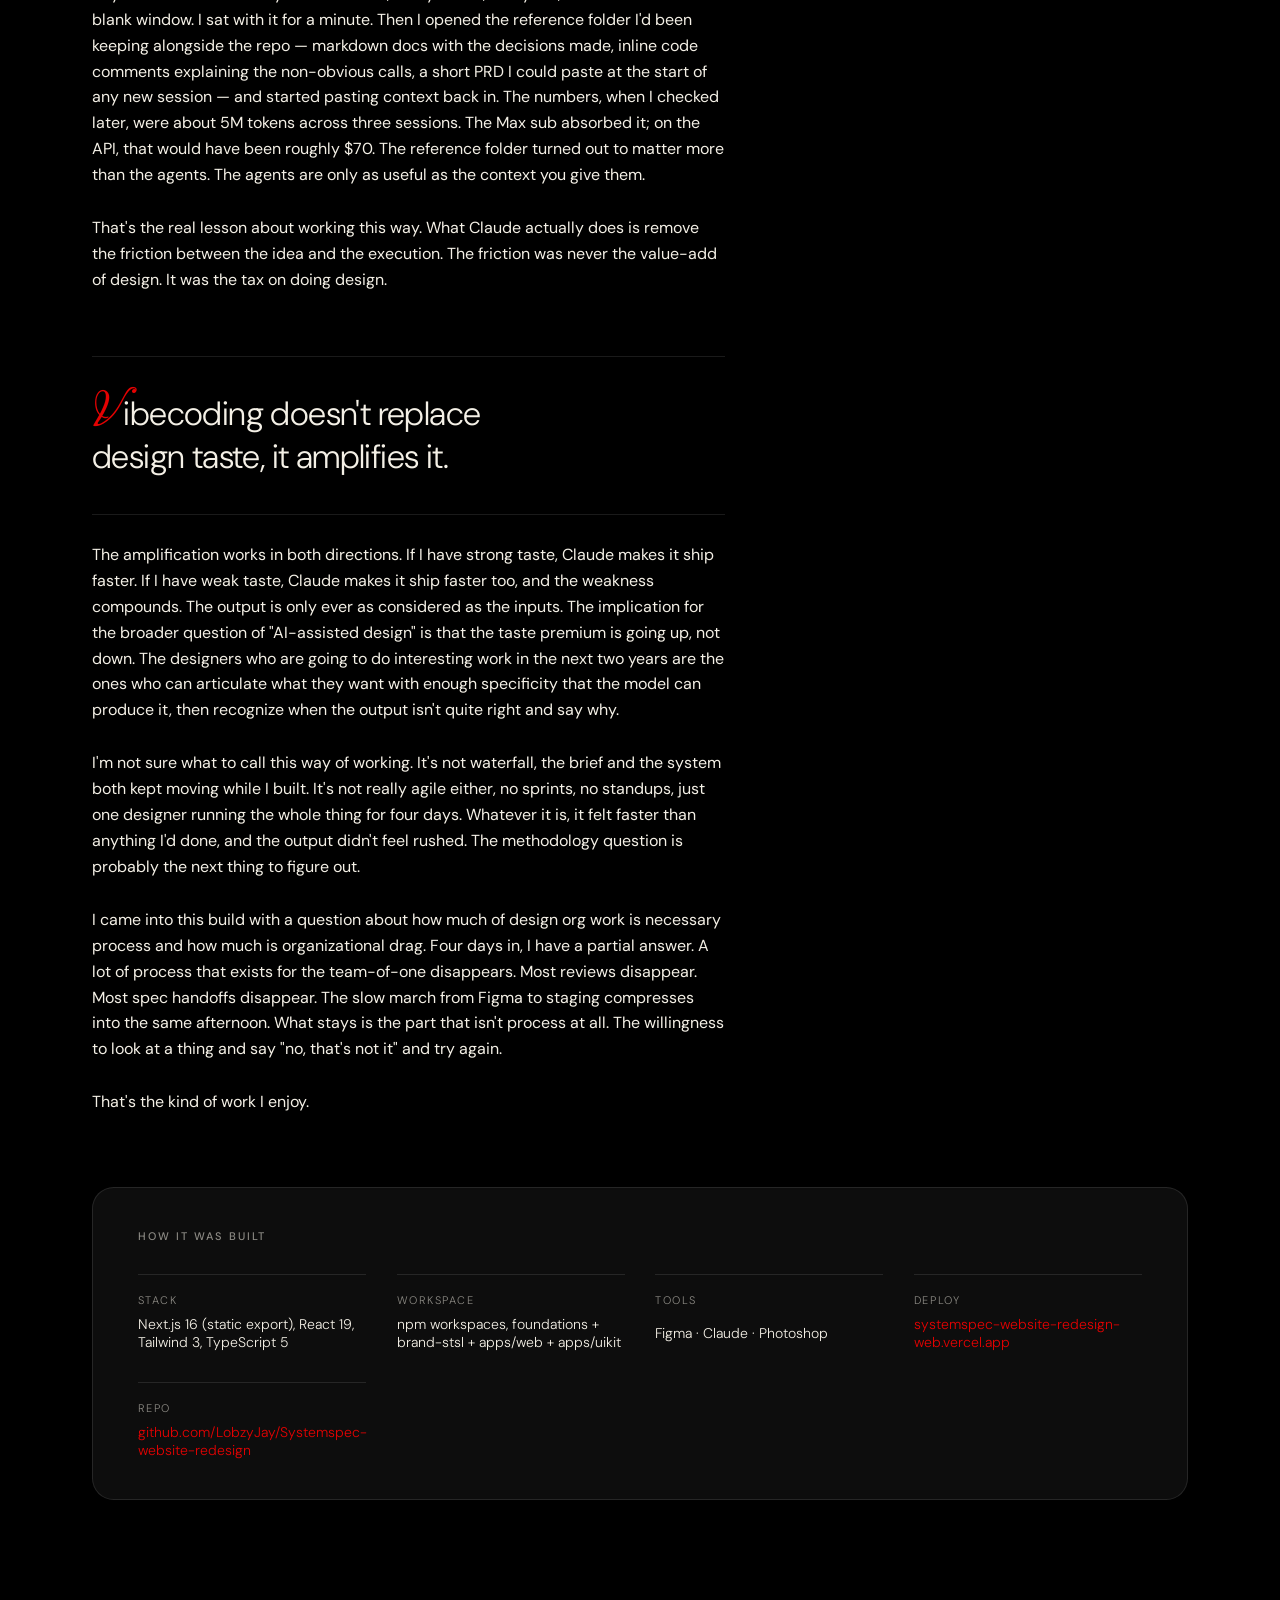
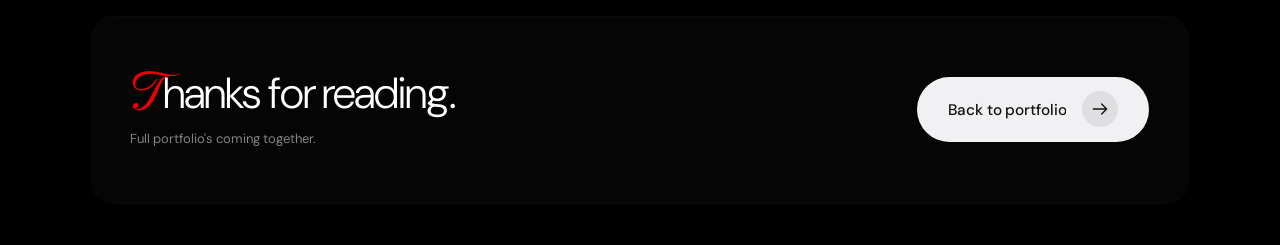
==== commit 032e89b4: "Add Google Analytics + Vercel Analytics to STSL case study Mirrors the tracking already on the homep" ====
--- a/case-study/stsl/index.html
+++ b/case-study/stsl/index.html
@@ -4,6 +4,18 @@
   <meta charset="UTF-8" />
   <meta name="viewport" content="width=device-width, initial-scale=1.0" />
   <title>Vibecoding a Full Marketing Site in 3.5 Days with Claude: STSL Case Study | Aloba Adewale</title>
+
+  <!-- Google Analytics -->
+  <script async src="https://www.googletagmanager.com/gtag/js?id=G-HVRGW984BL"></script>
+  <script>
+    window.dataLayer = window.dataLayer || [];
+    function gtag(){dataLayer.push(arguments);}
+    gtag('js', new Date());
+    gtag('config', 'G-HVRGW984BL');
+  </script>
+
+  <!-- Vercel Web Analytics -->
+  <script defer src="https://cdn.vercel-insights.com/v1/script.js"></script>
 
   <meta name="description" content="A long-form case study on AI-assisted design. How I rebuilt SystemSpecs Technology Solutions in 3.5 days with Claude: a 17-route marketing site, a design system, and a static UI kit. Methodology, agent workflows, real token costs, and what actually worked when one designer ran the whole engagement." />
   <meta name="author" content="Aloba Adewale" />
@@ -84,6 +96,7 @@
   <link rel="apple-touch-icon" href="../../assets/avatar.jpg" />
   <link rel="preconnect" href="https://fonts.googleapis.com" />
   <link rel="preconnect" href="https://fonts.gstatic.com" crossorigin />
+  <link rel="dns-prefetch" href="https://www.googletagmanager.com" />
   <!-- Preload the Google Fonts CSS so it starts fetching in parallel
        with HTML parsing. The loader screen masks any remaining swap
        window. Weights trimmed to those actually used. -->
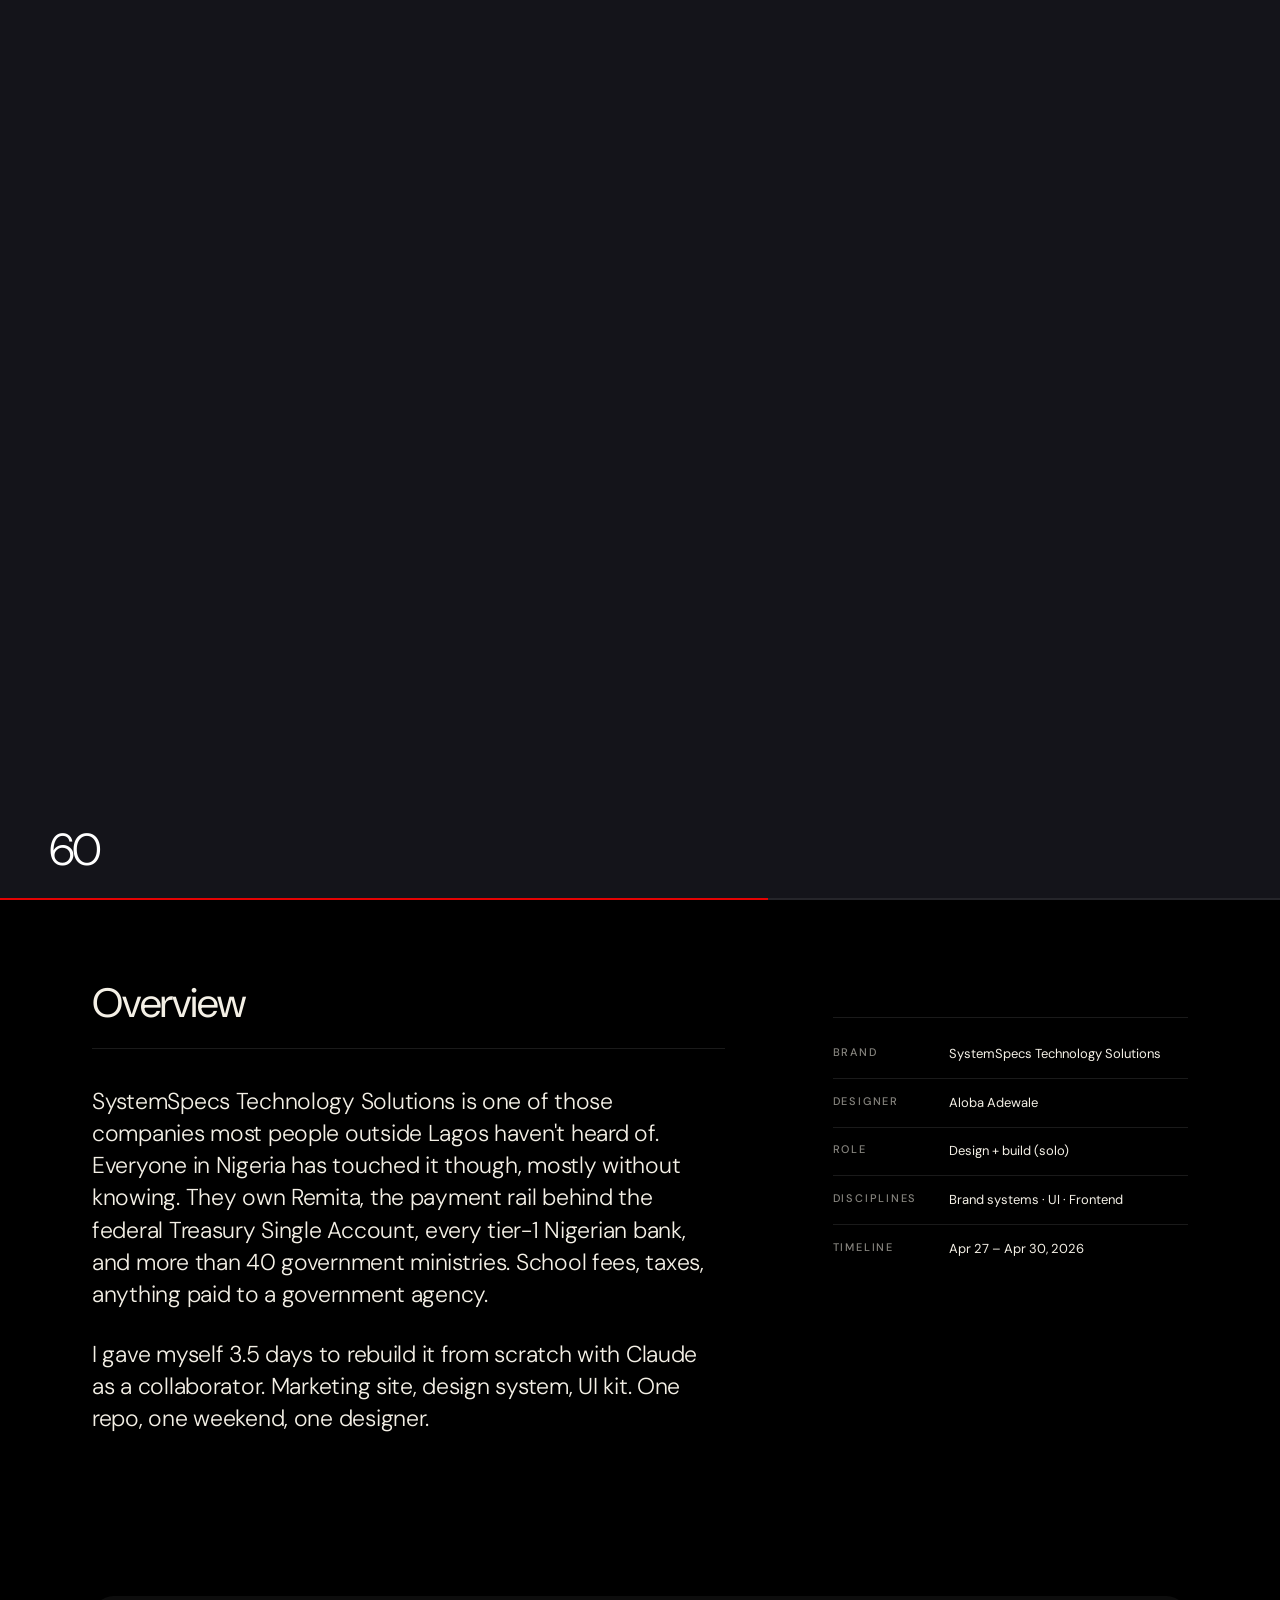
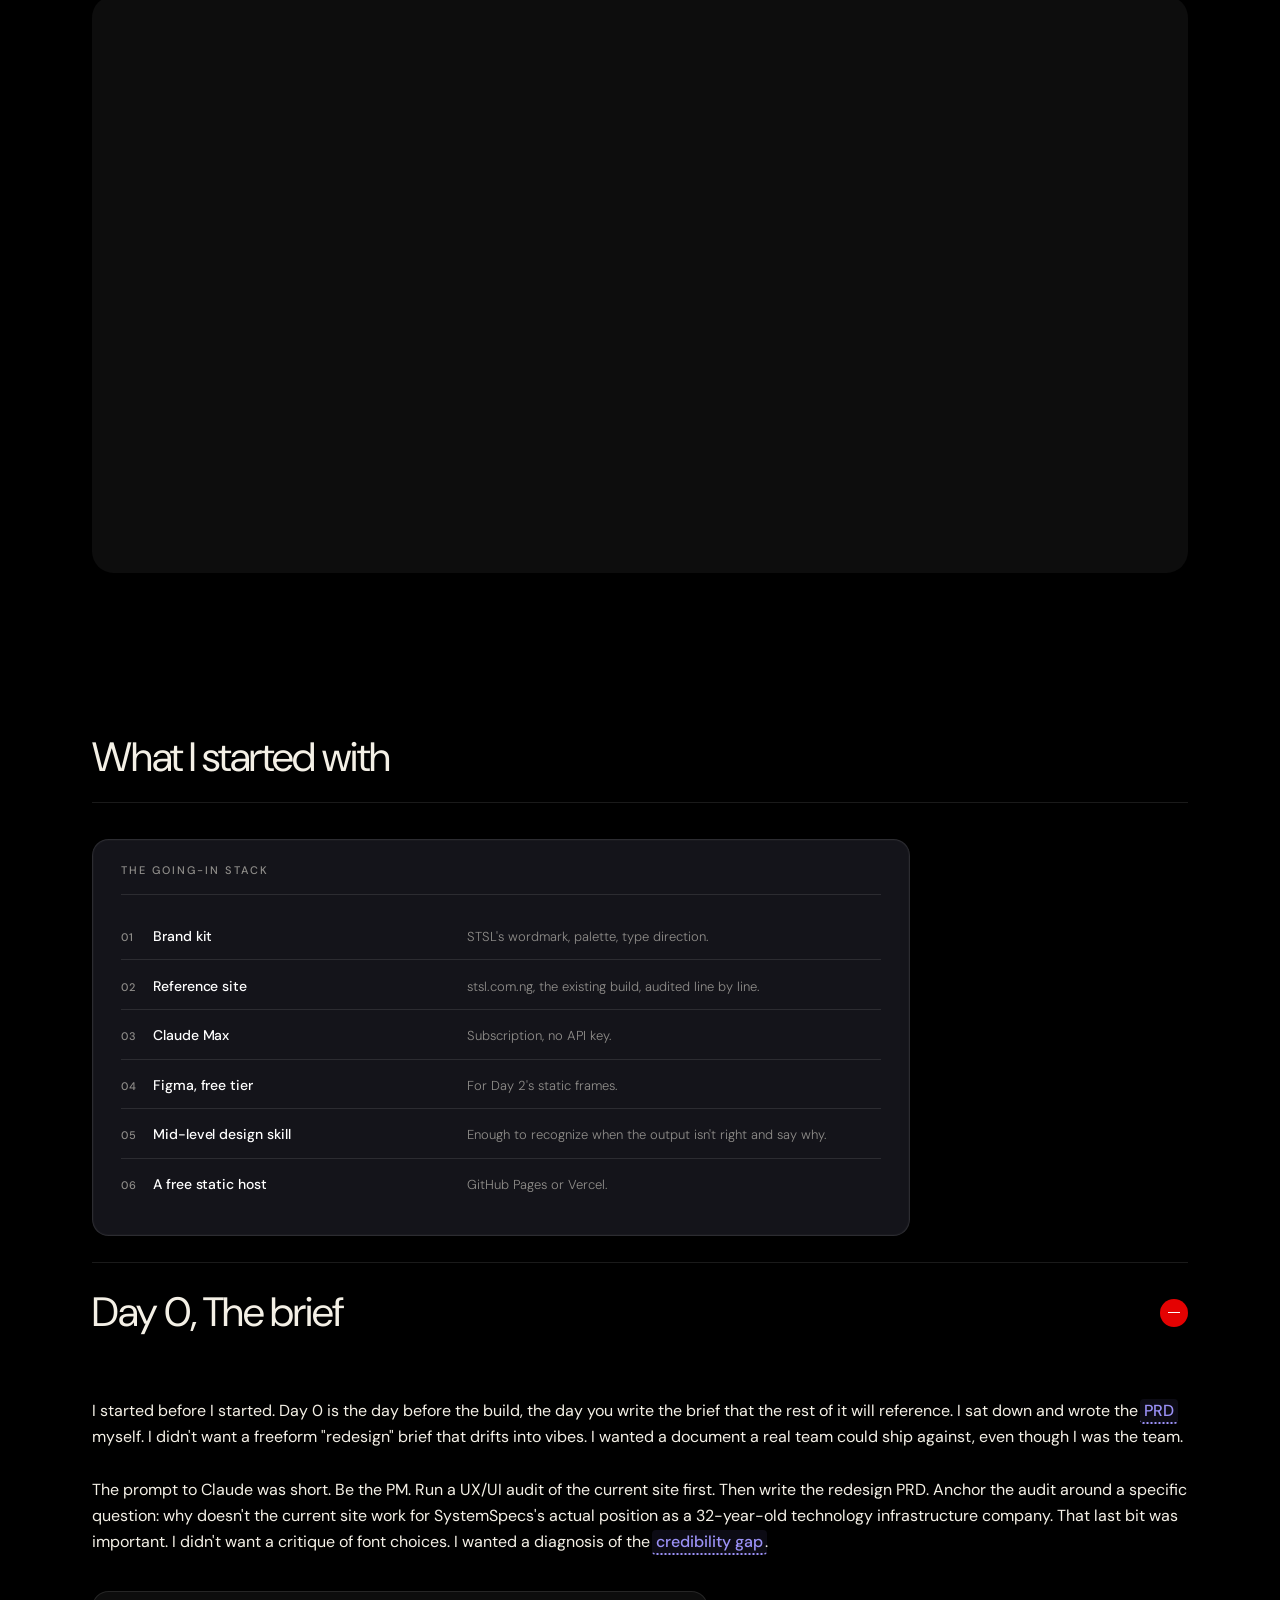
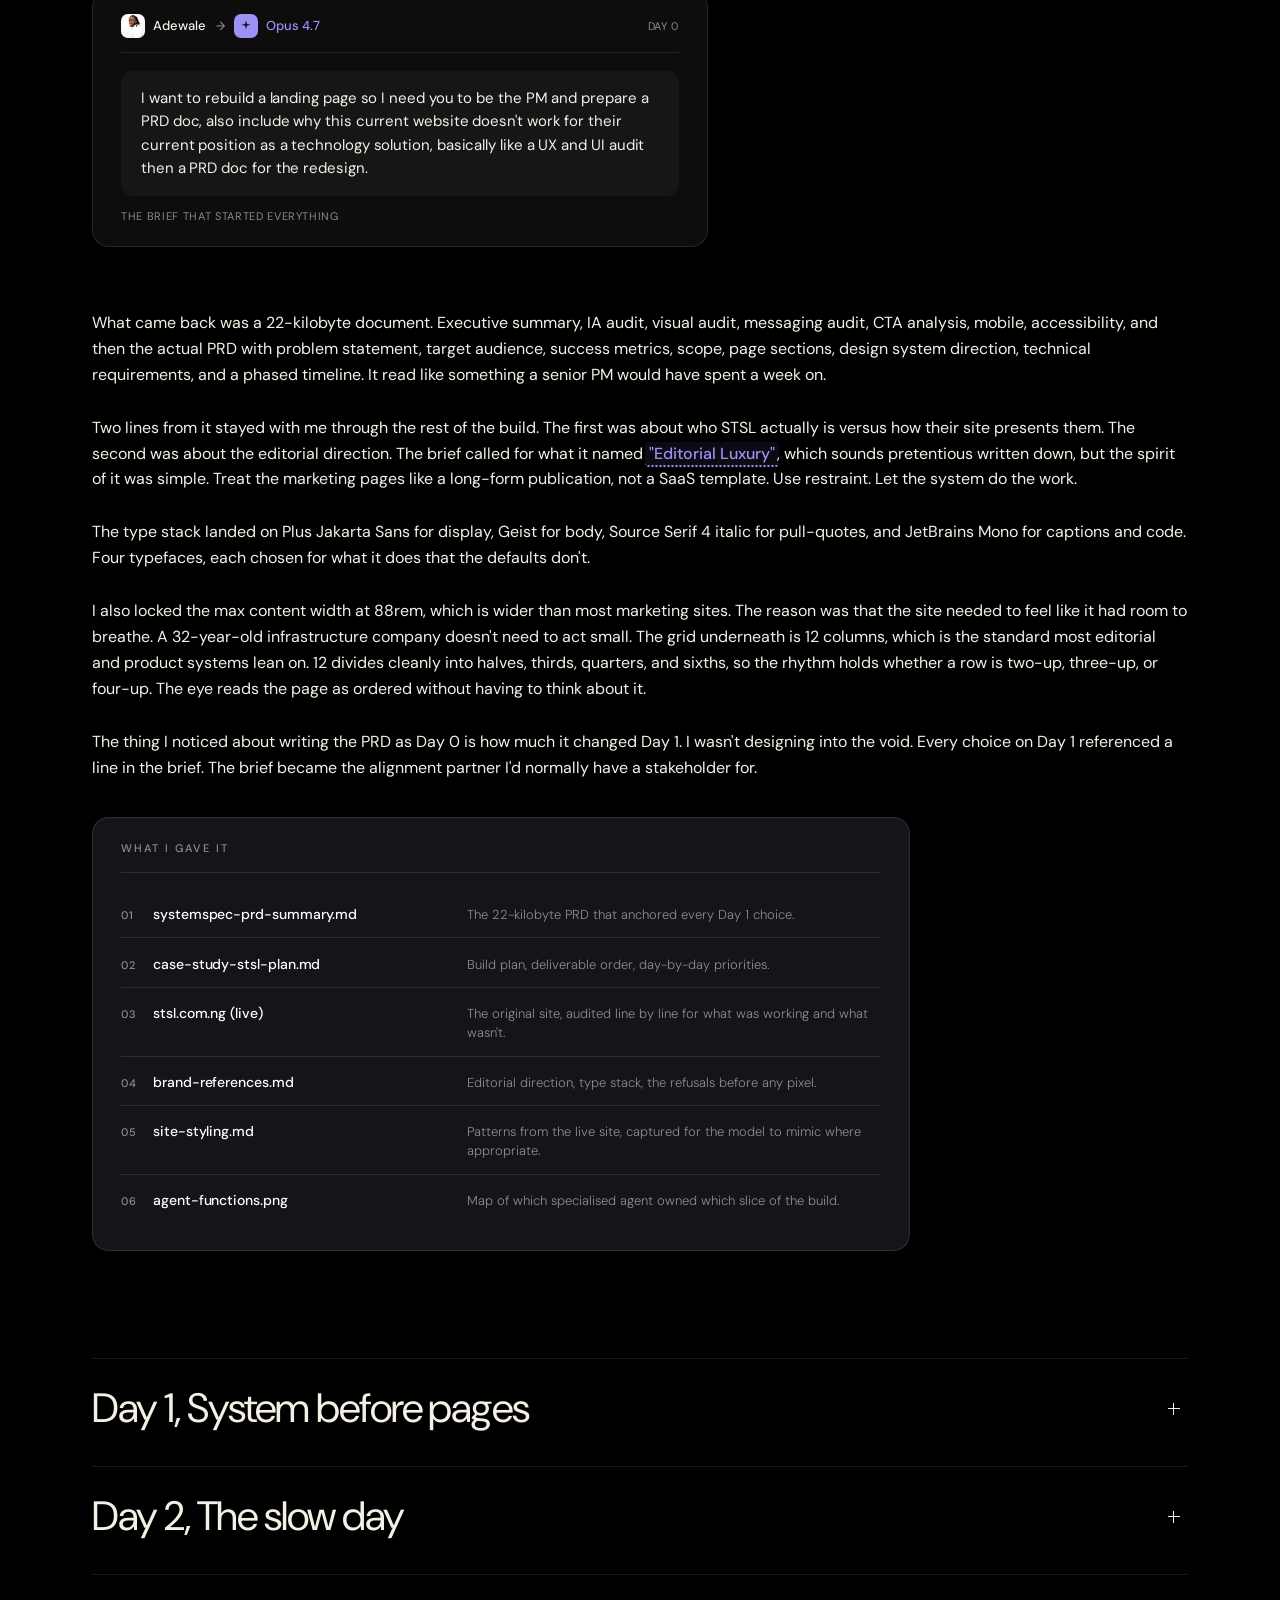
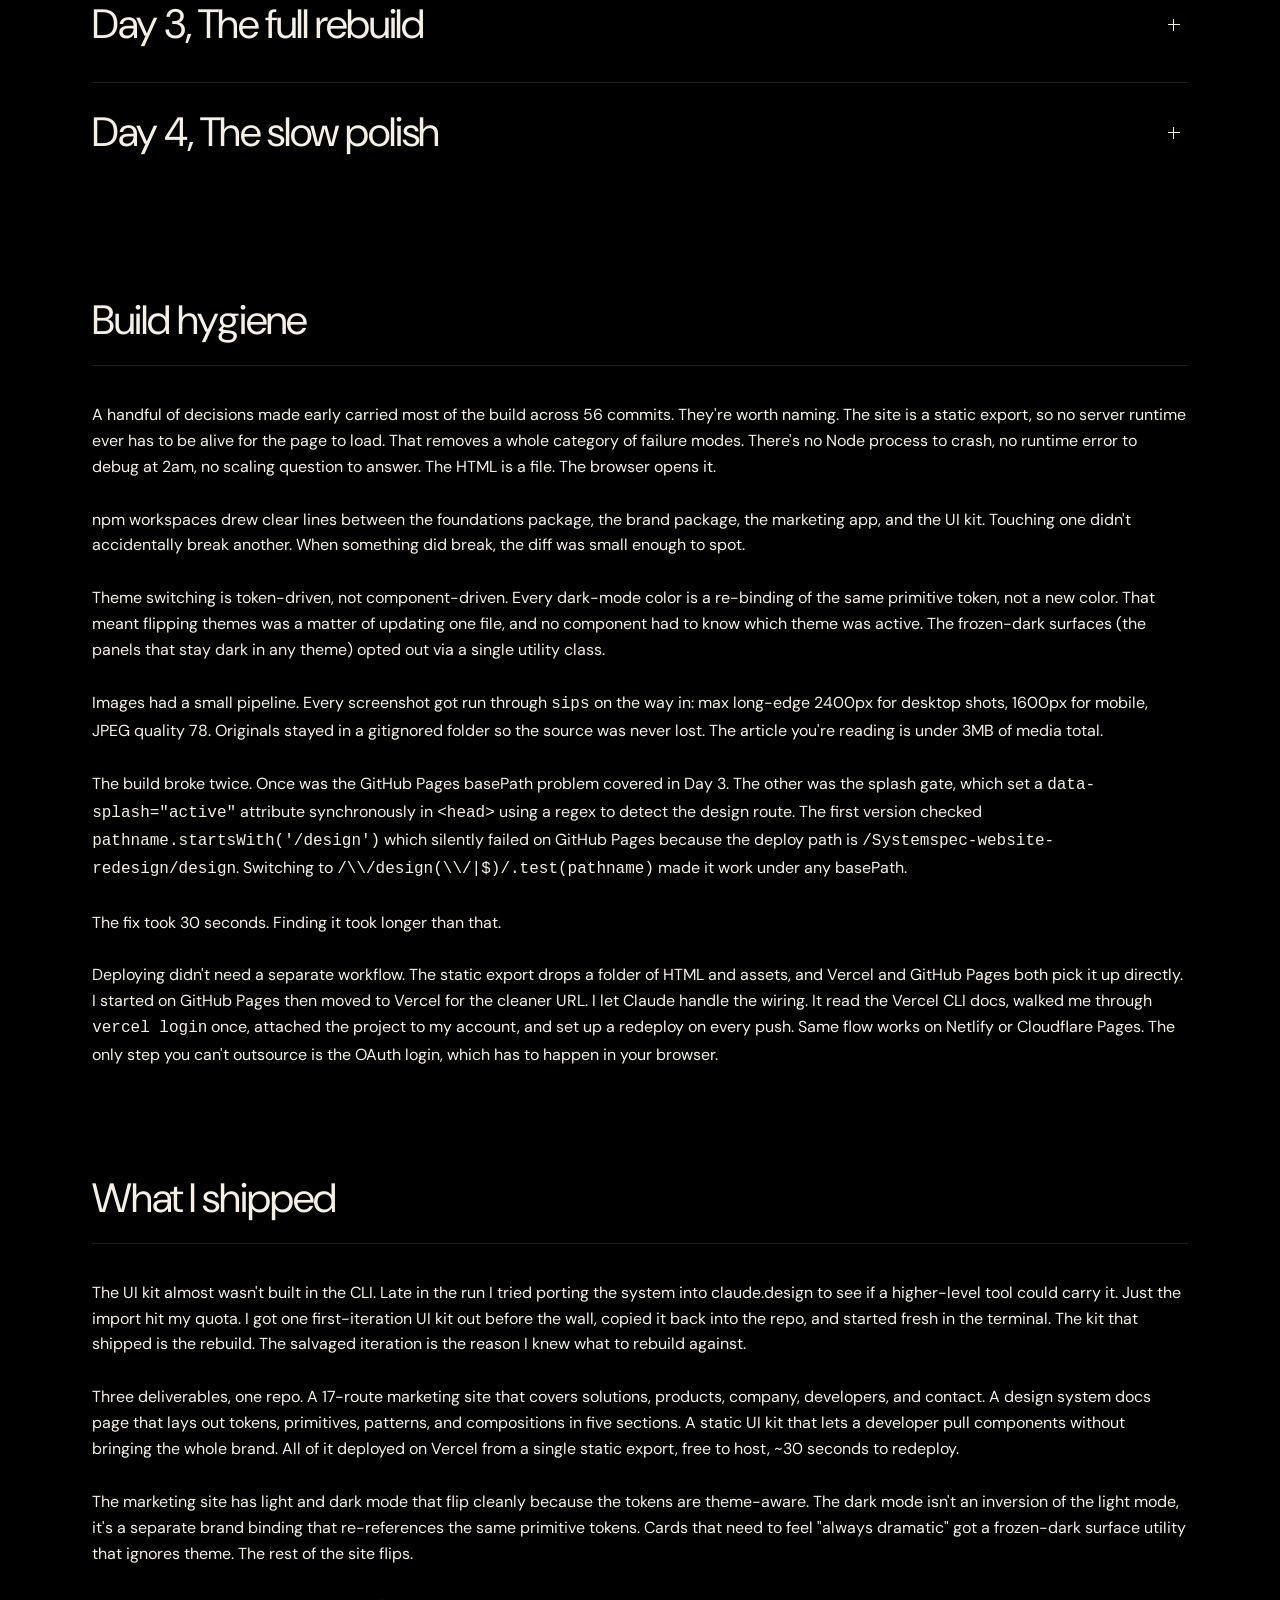
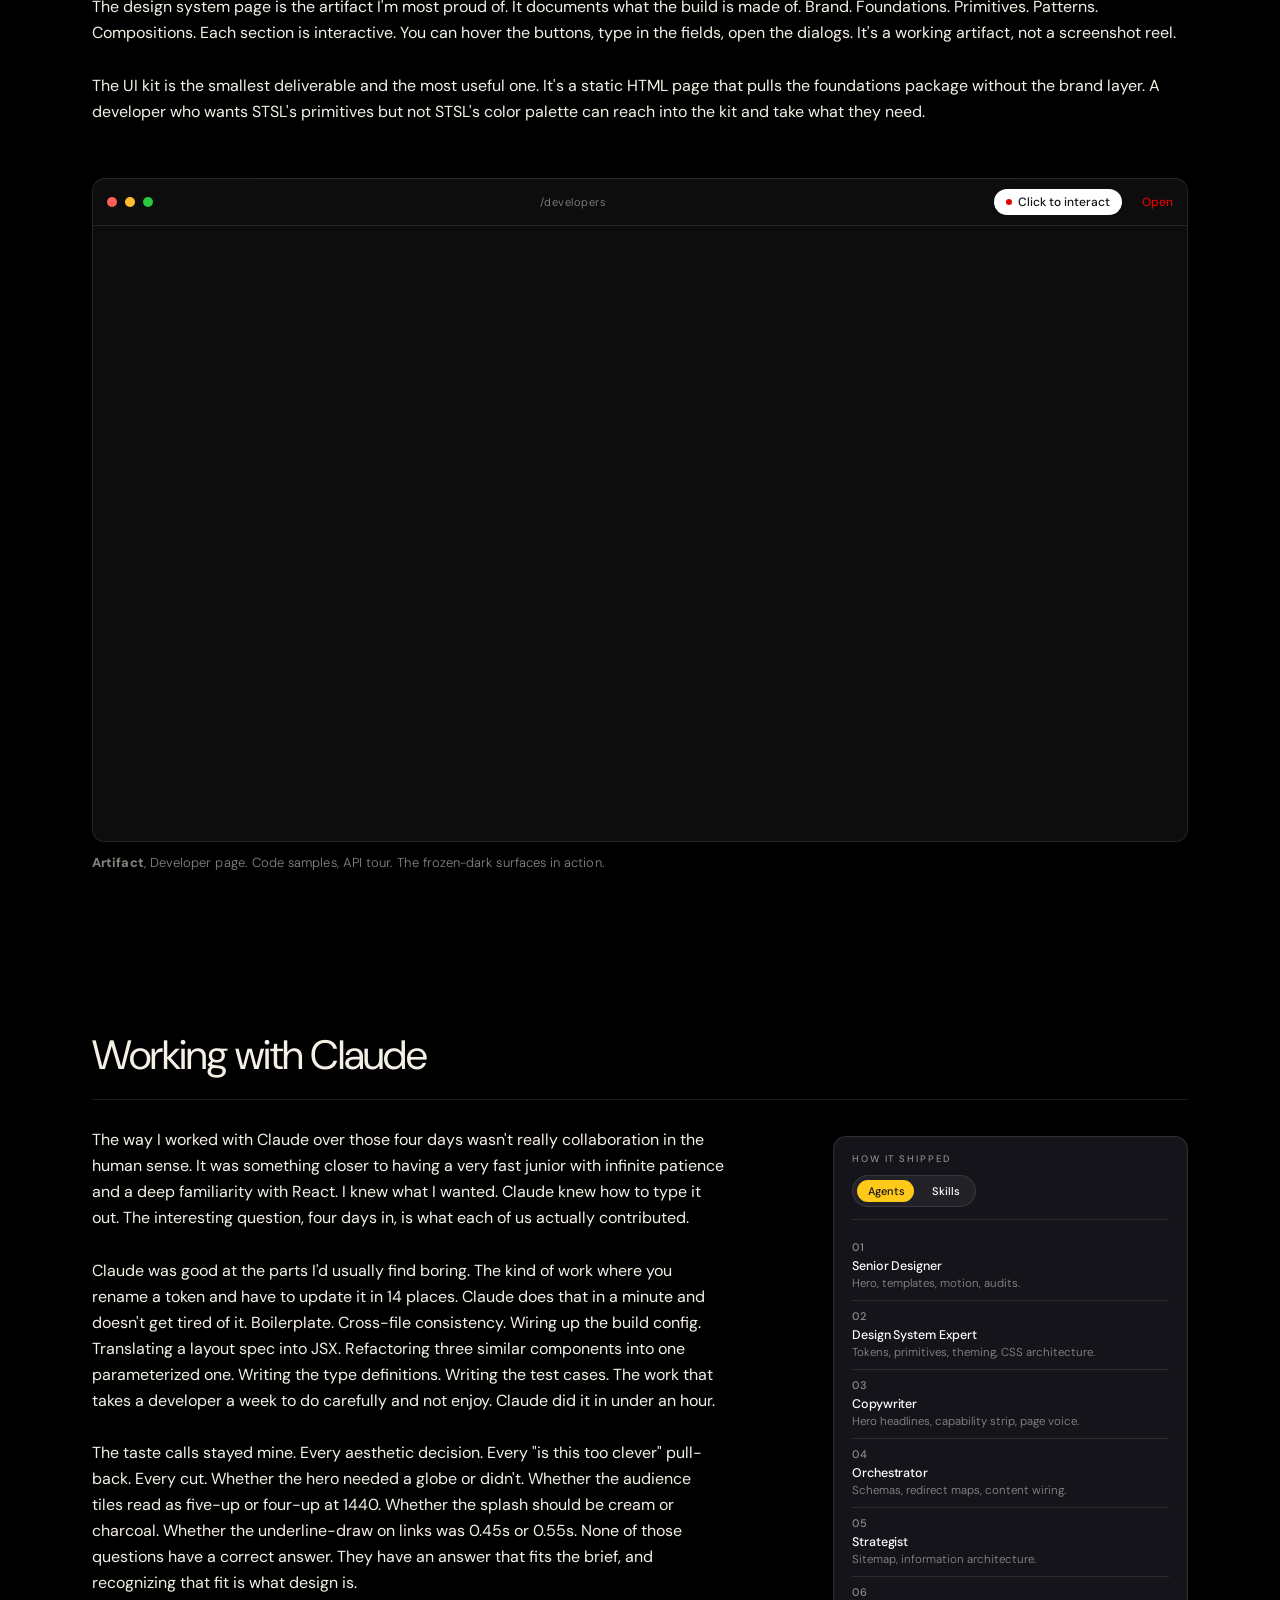
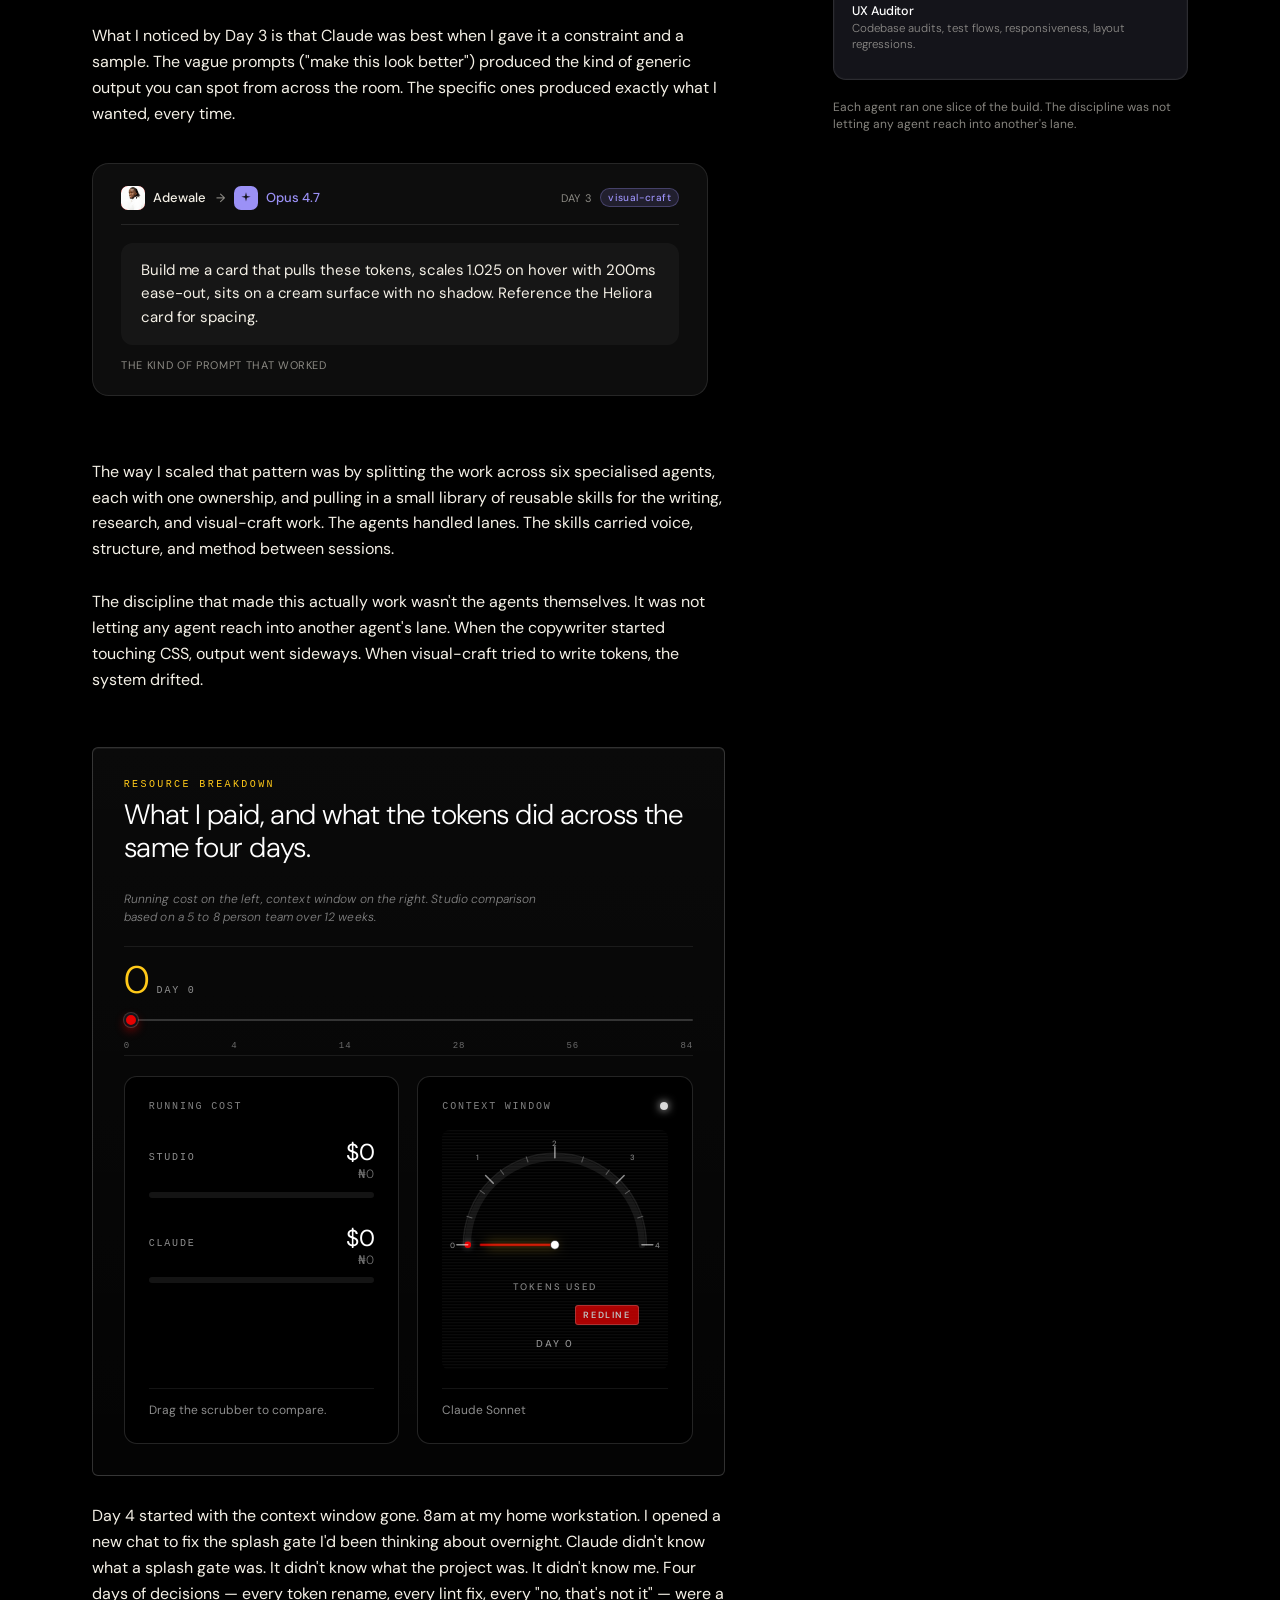
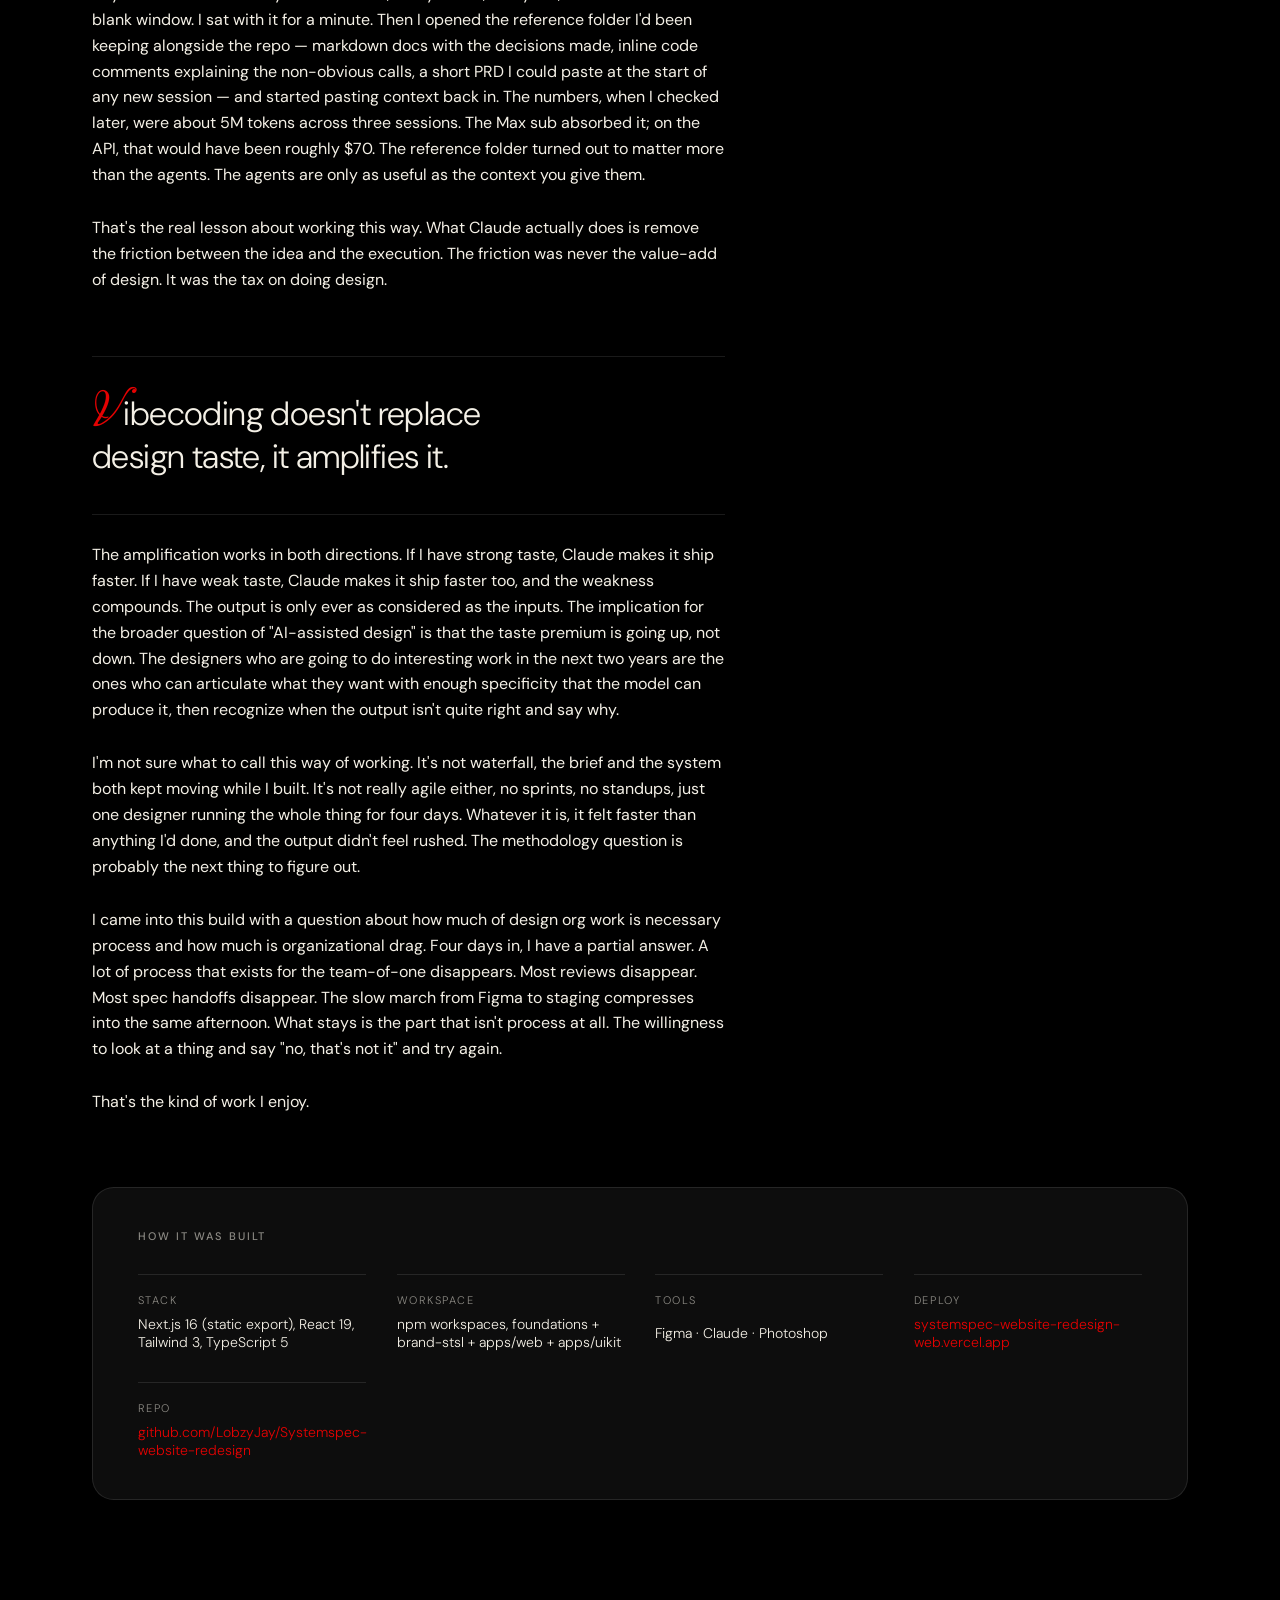
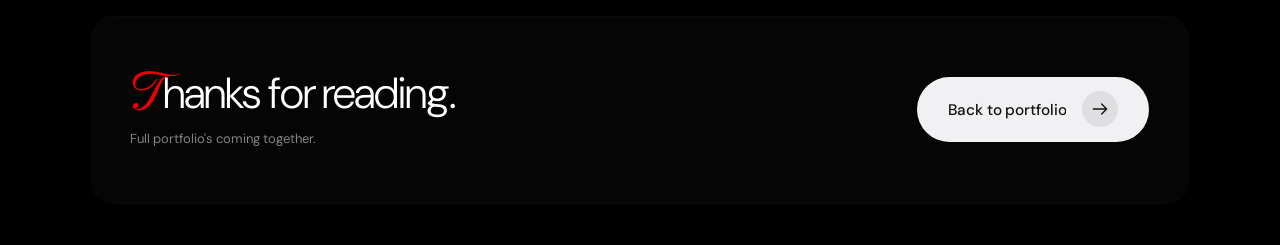
==== commit f9837186: "SEO + AI-discoverability pass for design-engineer / AI-workflow positioning - sitemap.xml: add the S" ====
--- a/case-study/stsl/index.html
+++ b/case-study/stsl/index.html
@@ -17,15 +17,15 @@
   <!-- Vercel Web Analytics -->
   <script defer src="https://cdn.vercel-insights.com/v1/script.js"></script>
 
-  <meta name="description" content="A long-form case study on AI-assisted design. How I rebuilt SystemSpecs Technology Solutions in 3.5 days with Claude: a 17-route marketing site, a design system, and a static UI kit. Methodology, agent workflows, real token costs, and what actually worked when one designer ran the whole engagement." />
+  <meta name="description" content="A long-form case study on an AI-powered design workflow. How a solo design engineer rebuilt SystemSpecs Technology Solutions in 3.5 days with Claude: a 17-route marketing site, a design system, and a static UI kit. Methodology, agent workflows, real token costs, and what it takes to ship a polished product instead of AI slop." />
   <meta name="author" content="Aloba Adewale" />
-  <meta name="keywords" content="AI design case study, vibecoding, designing with Claude, Claude Code design, AI-assisted design, design system case study, agentic design workflow, marketing site rebuild, designer + AI agents, Aloba Adewale" />
+  <meta name="keywords" content="AI-powered design workflow, AI product design, design engineer, designer who codes, AI-assisted design case study, vibecoding, designing with Claude, Claude Code design, agentic design workflow, design system case study, marketing site rebuild, polish AI-generated UI, fix AI slop, reskin AI-built product, Aloba Adewale" />
   <meta name="theme-color" content="#14141A" />
   <meta name="robots" content="index, follow, max-image-preview:large, max-snippet:-1" />
   <link rel="canonical" href="https://www.artbyade.com/case-study/stsl/" />
 
   <meta property="og:title" content="Vibecoding a Full Marketing Site in 3.5 Days with Claude — STSL Case Study" />
-  <meta property="og:description" content="A long-form case study on AI-assisted design. One designer, four days, Claude as a collaborator. Marketing site, design system, UI kit. Methodology, agent workflows, real token costs." />
+  <meta property="og:description" content="A long-form case study on an AI-powered design workflow. One design engineer, 3.5 days, Claude as a collaborator. Marketing site, design system, UI kit. Methodology, agent workflows, real token costs — and what it takes to ship a polished product." />
   <meta property="og:type" content="article" />
   <meta property="og:url" content="https://www.artbyade.com/case-study/stsl/" />
   <meta property="og:site_name" content="Aloba Adewale" />
@@ -37,6 +37,9 @@
   <meta property="article:modified_time" content="2026-05-06T00:00:00+01:00" />
   <meta property="article:author" content="Aloba Adewale" />
   <meta property="article:section" content="Design Case Study" />
+  <meta property="article:tag" content="AI-powered design workflow" />
+  <meta property="article:tag" content="AI product design" />
+  <meta property="article:tag" content="design engineer" />
   <meta property="article:tag" content="AI-assisted design" />
   <meta property="article:tag" content="Claude" />
   <meta property="article:tag" content="vibecoding" />
@@ -59,11 +62,22 @@
         "timeRequired": "PT12M",
         "inLanguage": "en",
         "articleSection": "Design Case Study",
-        "keywords": "AI-assisted design, vibecoding, designing with Claude, design system, agentic design workflow, case study",
+        "keywords": "AI-powered design workflow, AI product design, design engineer, designer who codes, AI-assisted design, vibecoding, designing with Claude, design system, agentic design workflow, polish AI-generated UI, reskin AI-built product, case study",
         "url": "https://www.artbyade.com/case-study/stsl/",
         "mainEntityOfPage": "https://www.artbyade.com/case-study/stsl/",
         "author": { "@id": "https://www.artbyade.com/#author" },
-        "publisher": { "@id": "https://www.artbyade.com/#author" }
+        "publisher": { "@id": "https://www.artbyade.com/#author" },
+        "about": [
+          { "@type": "Thing", "name": "AI-powered design workflow" },
+          { "@type": "Thing", "name": "AI product design" },
+          { "@type": "Thing", "name": "Design engineering" },
+          { "@type": "Thing", "name": "Design systems" },
+          { "@type": "Thing", "name": "Agentic workflows with Claude" }
+        ],
+        "mentions": [
+          { "@type": "SoftwareApplication", "name": "Claude", "applicationCategory": "AI Assistant" },
+          { "@type": "SoftwareApplication", "name": "Claude Code", "applicationCategory": "AI coding agent" }
+        ]
       },
       {
         "@type": "Person",
@@ -71,7 +85,17 @@
         "name": "Aloba Adewale",
         "url": "https://www.artbyade.com/",
         "image": "https://www.artbyade.com/assets/avatar.jpg",
-        "jobTitle": "Senior Digital Designer",
+        "jobTitle": ["Senior Digital Designer", "Design Engineer", "AI-Powered Design Workflow Specialist"],
+        "knowsAbout": [
+          "AI-powered design workflows",
+          "AI product design",
+          "Design engineering",
+          "Designing with Claude",
+          "Agentic design workflows",
+          "Design systems",
+          "Brand identity",
+          "Polishing AI-generated interfaces"
+        ],
         "sameAs": [
           "https://www.linkedin.com/in/adewalealoba",
           "https://www.behance.net/Adeink",
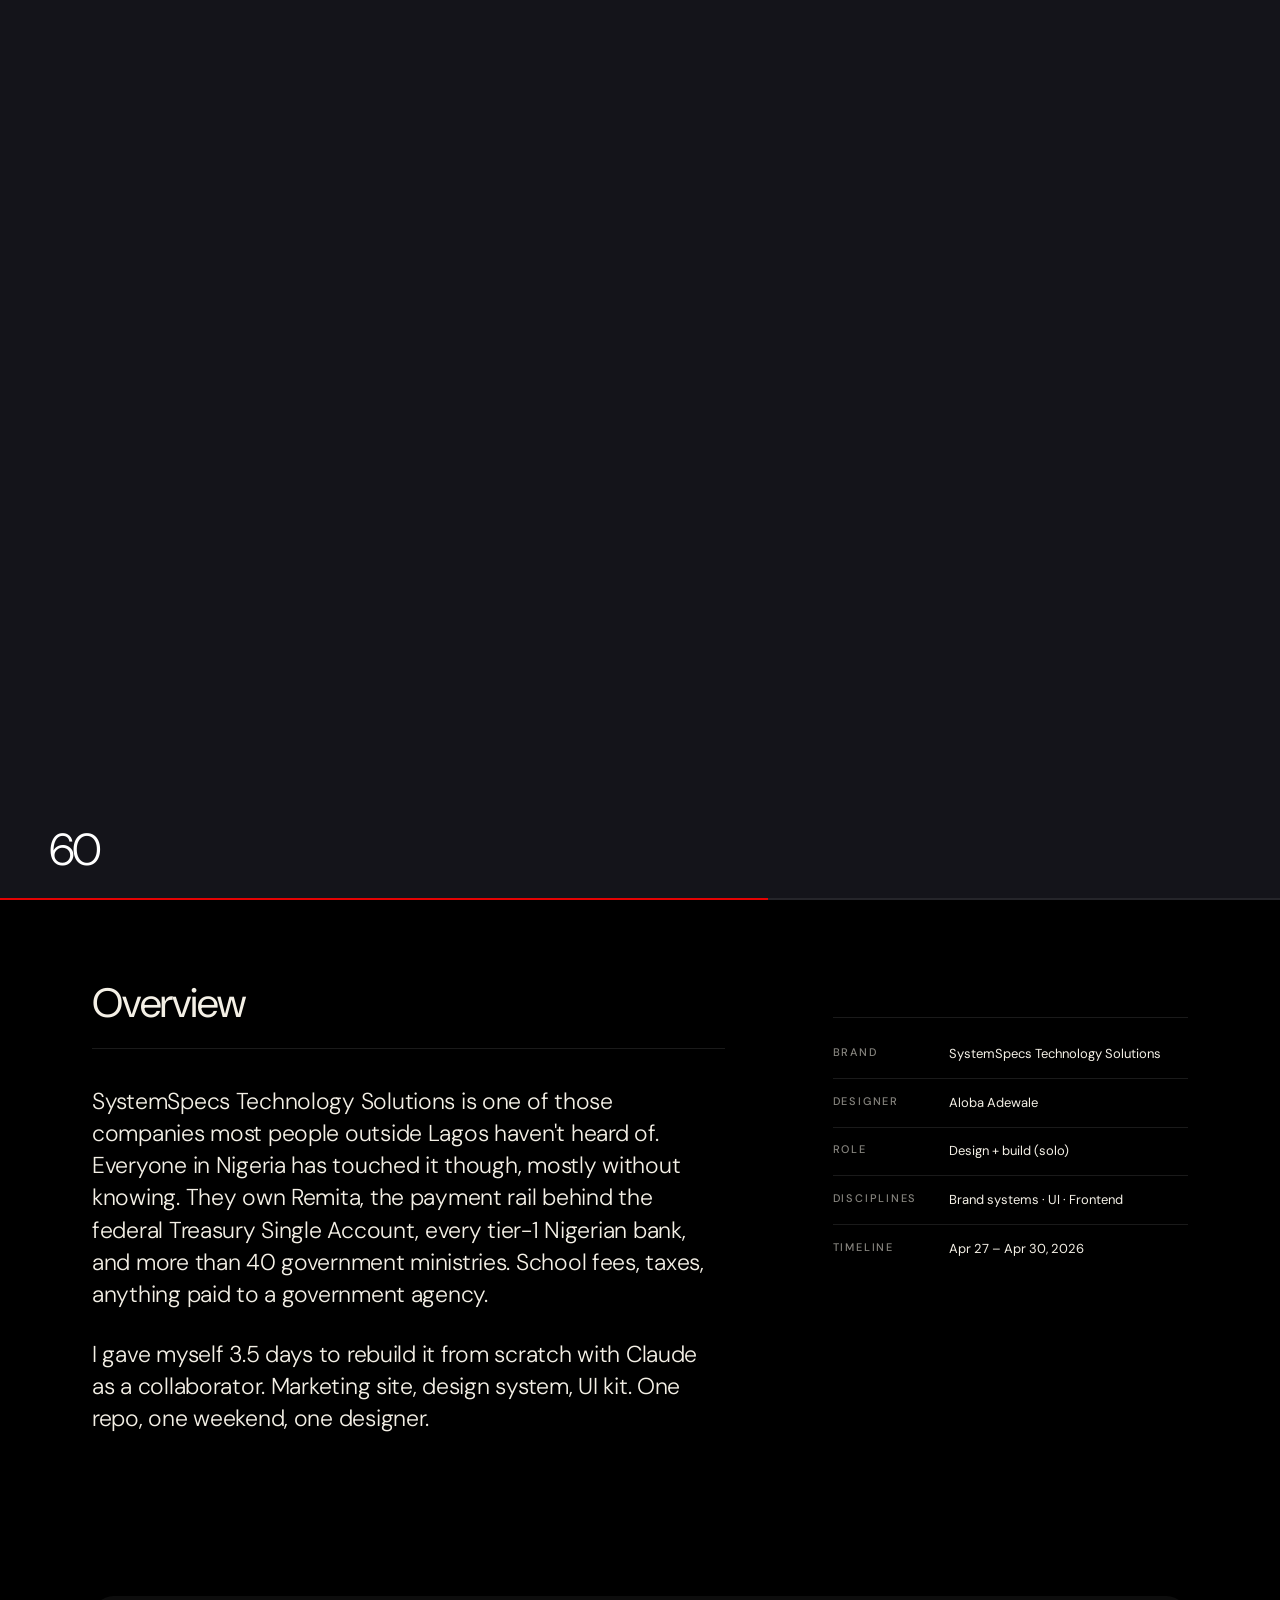
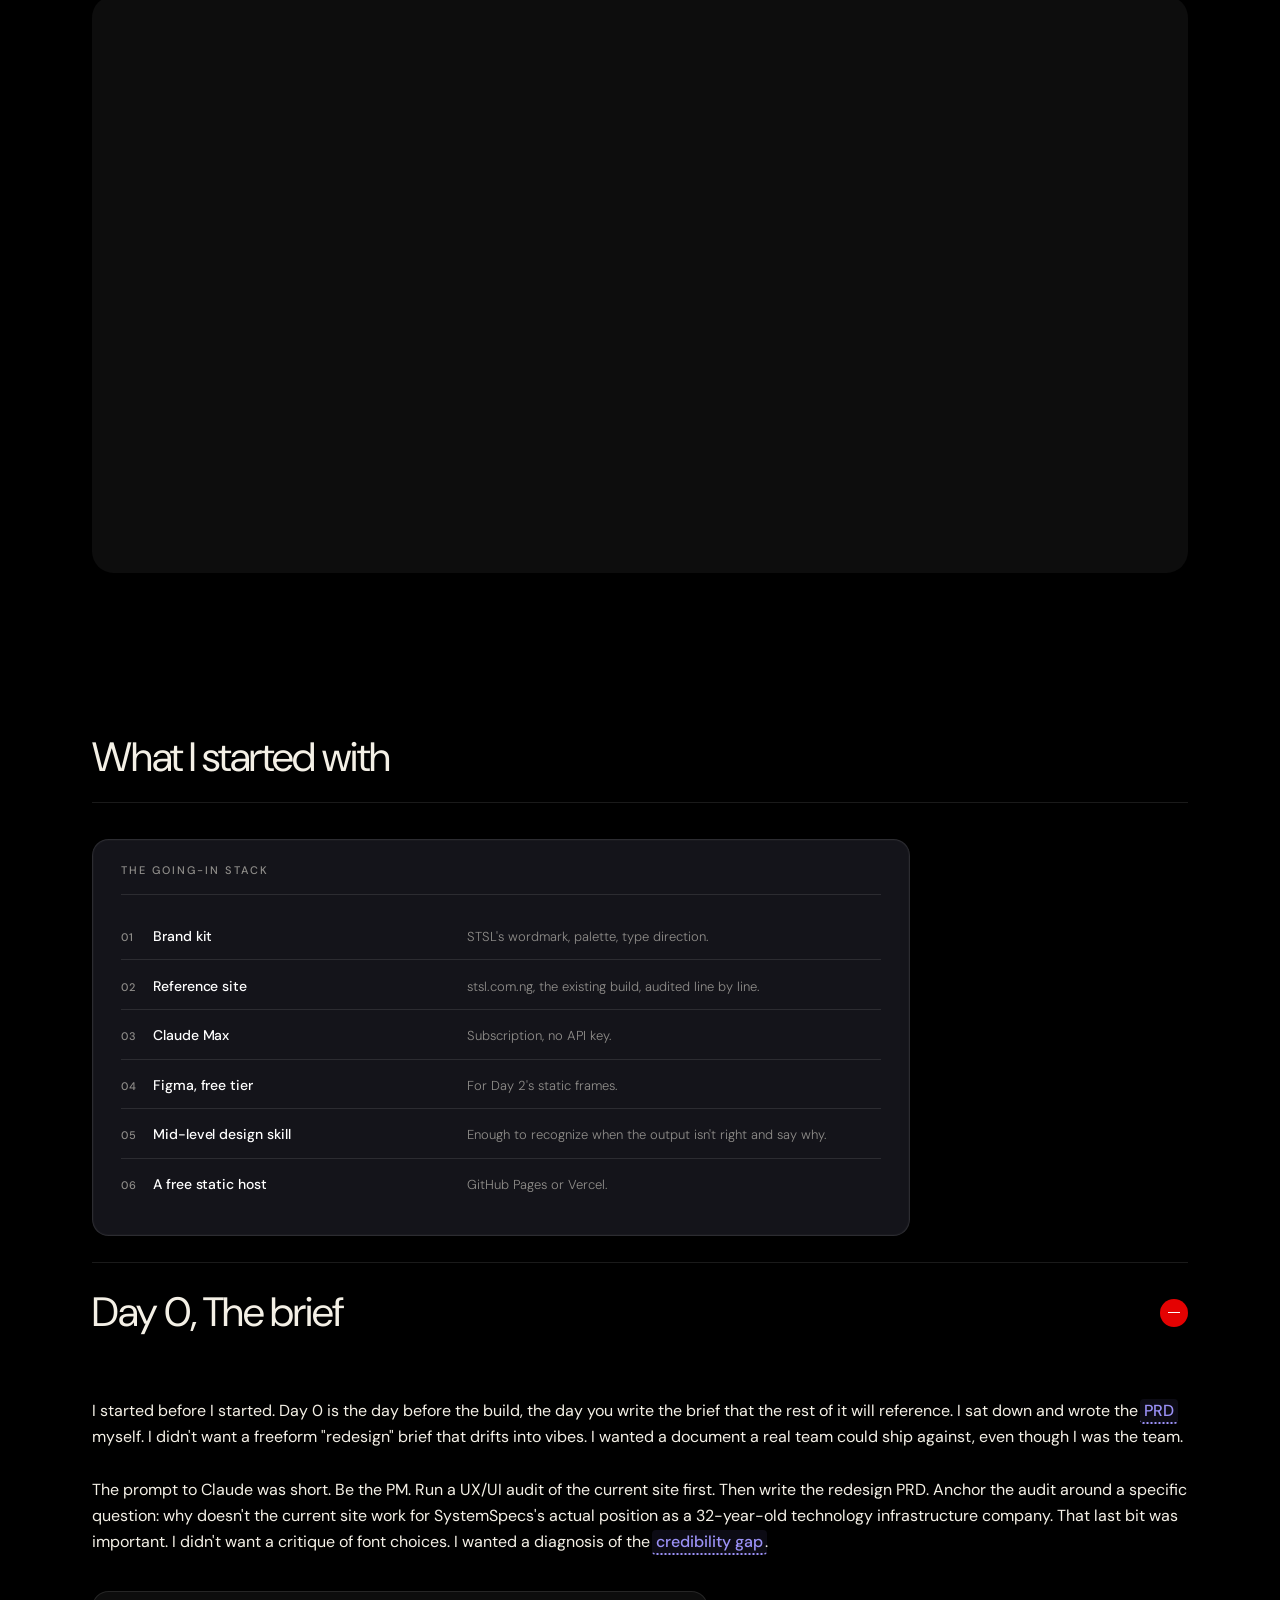
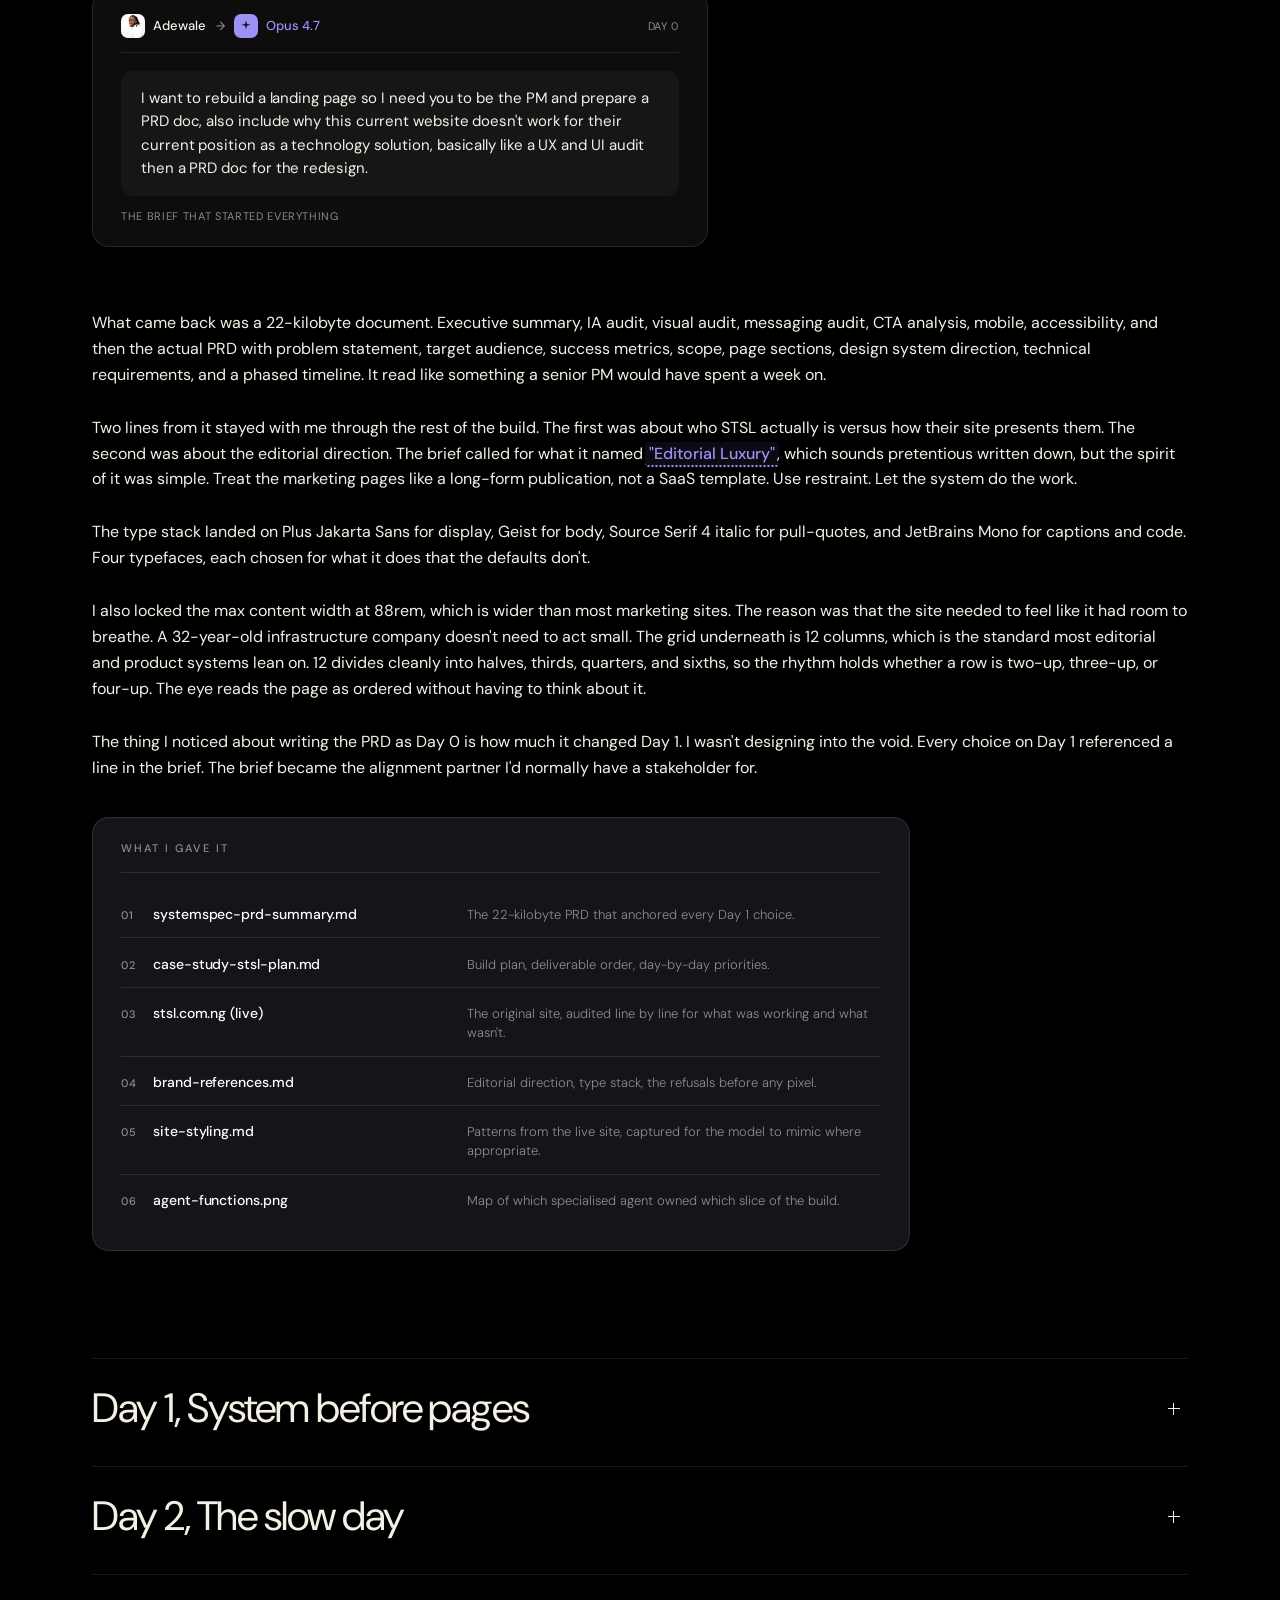
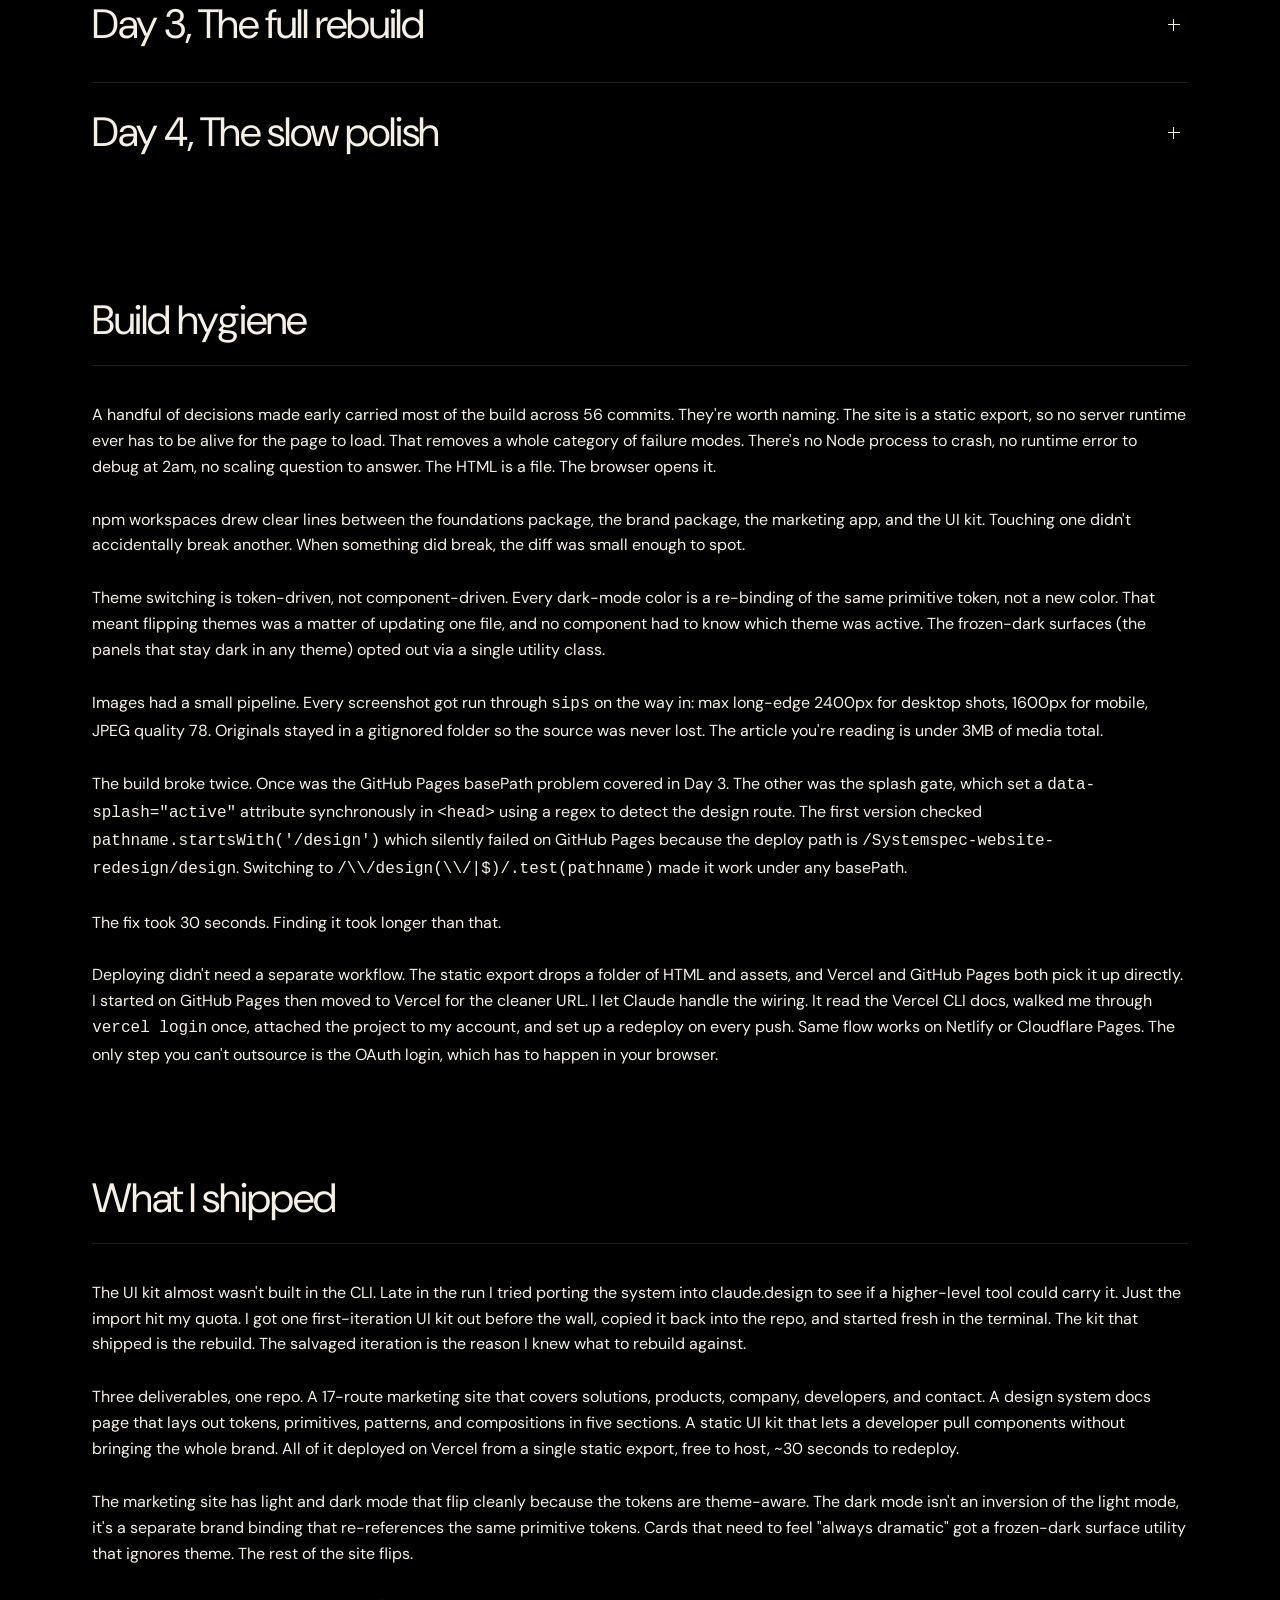
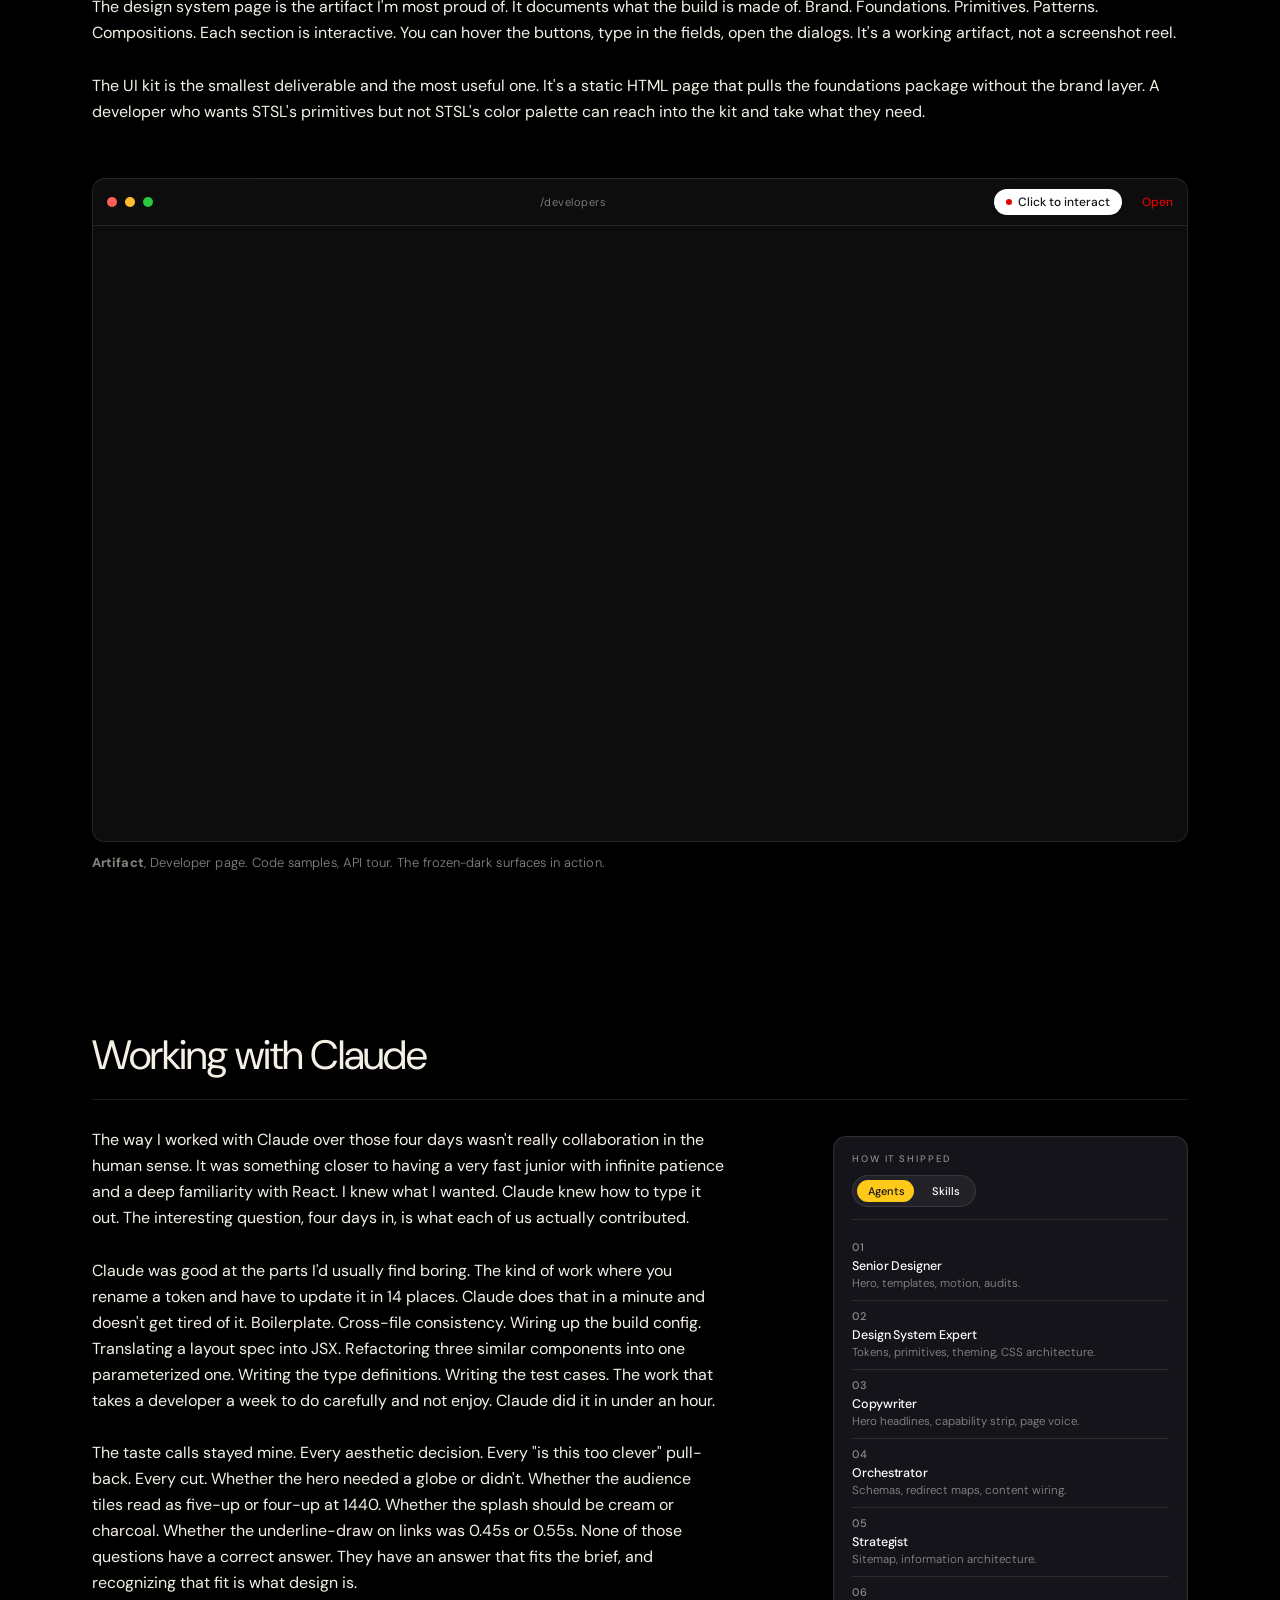
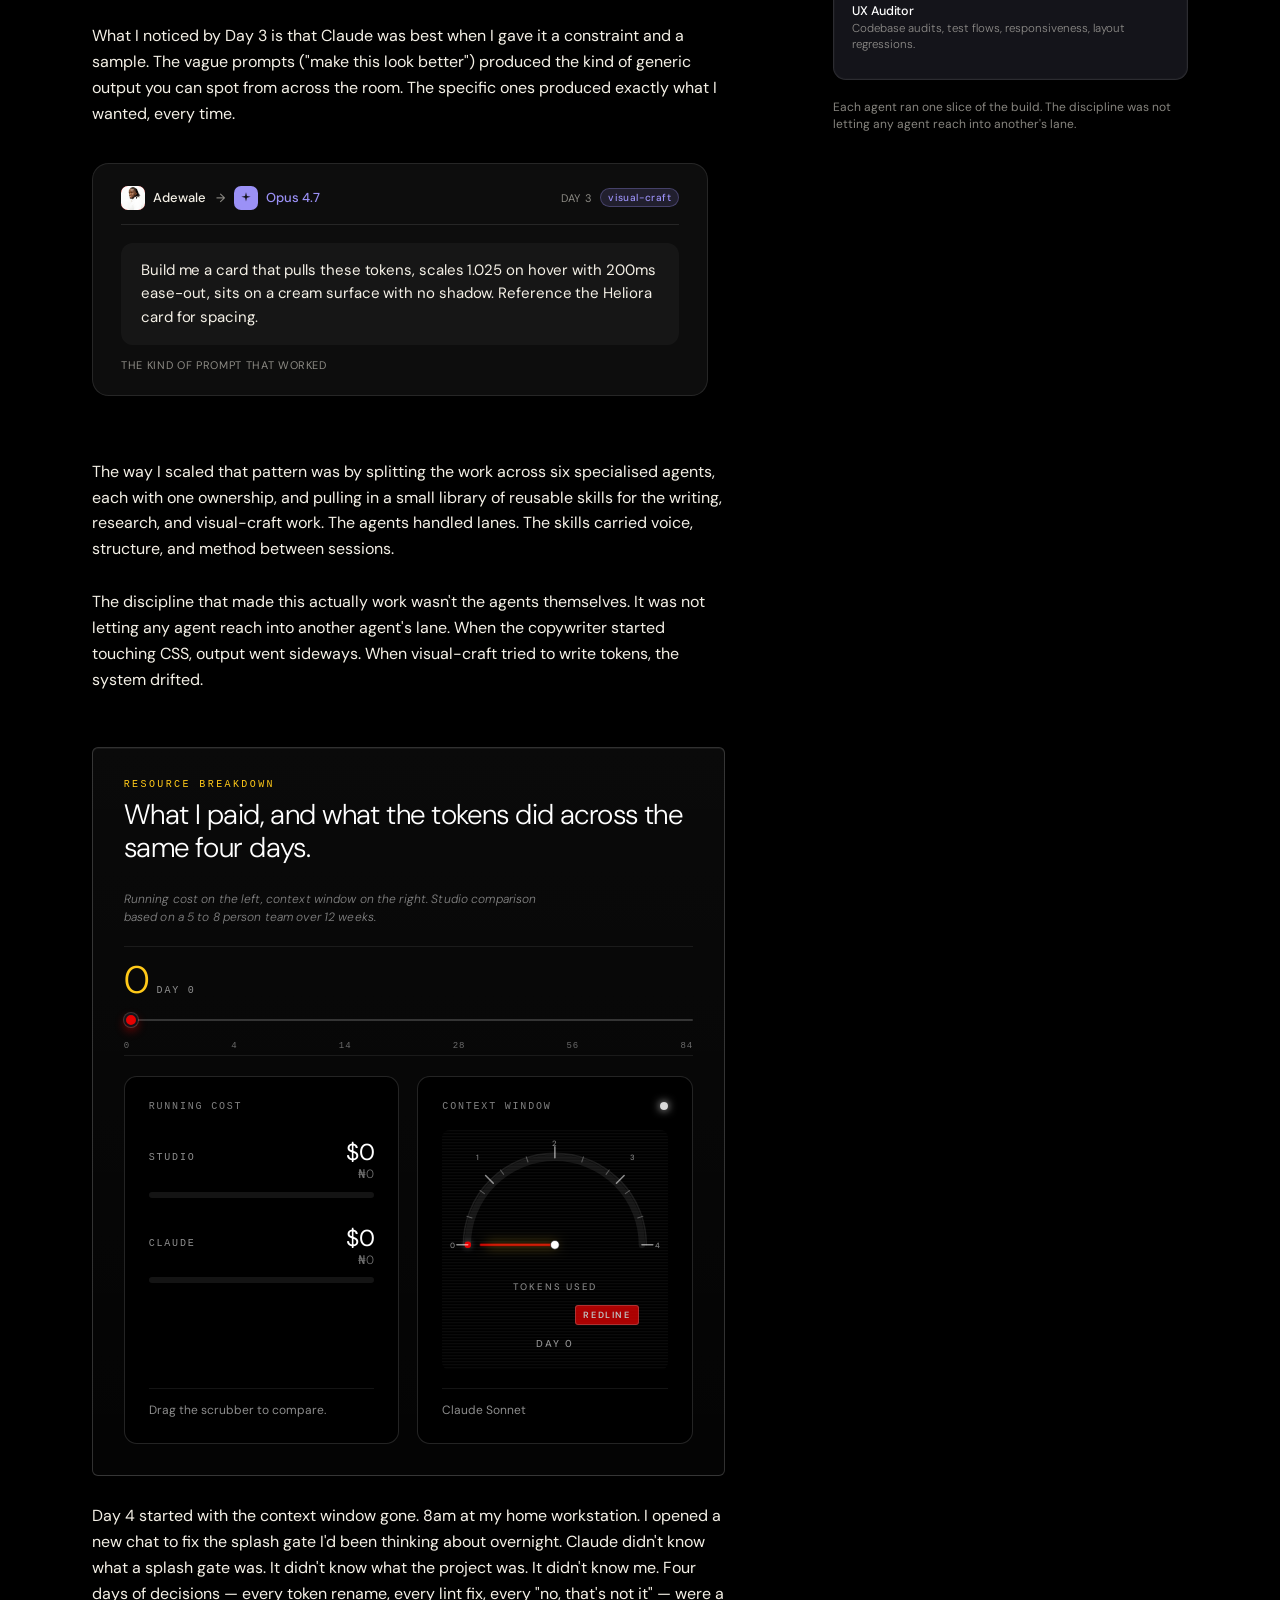
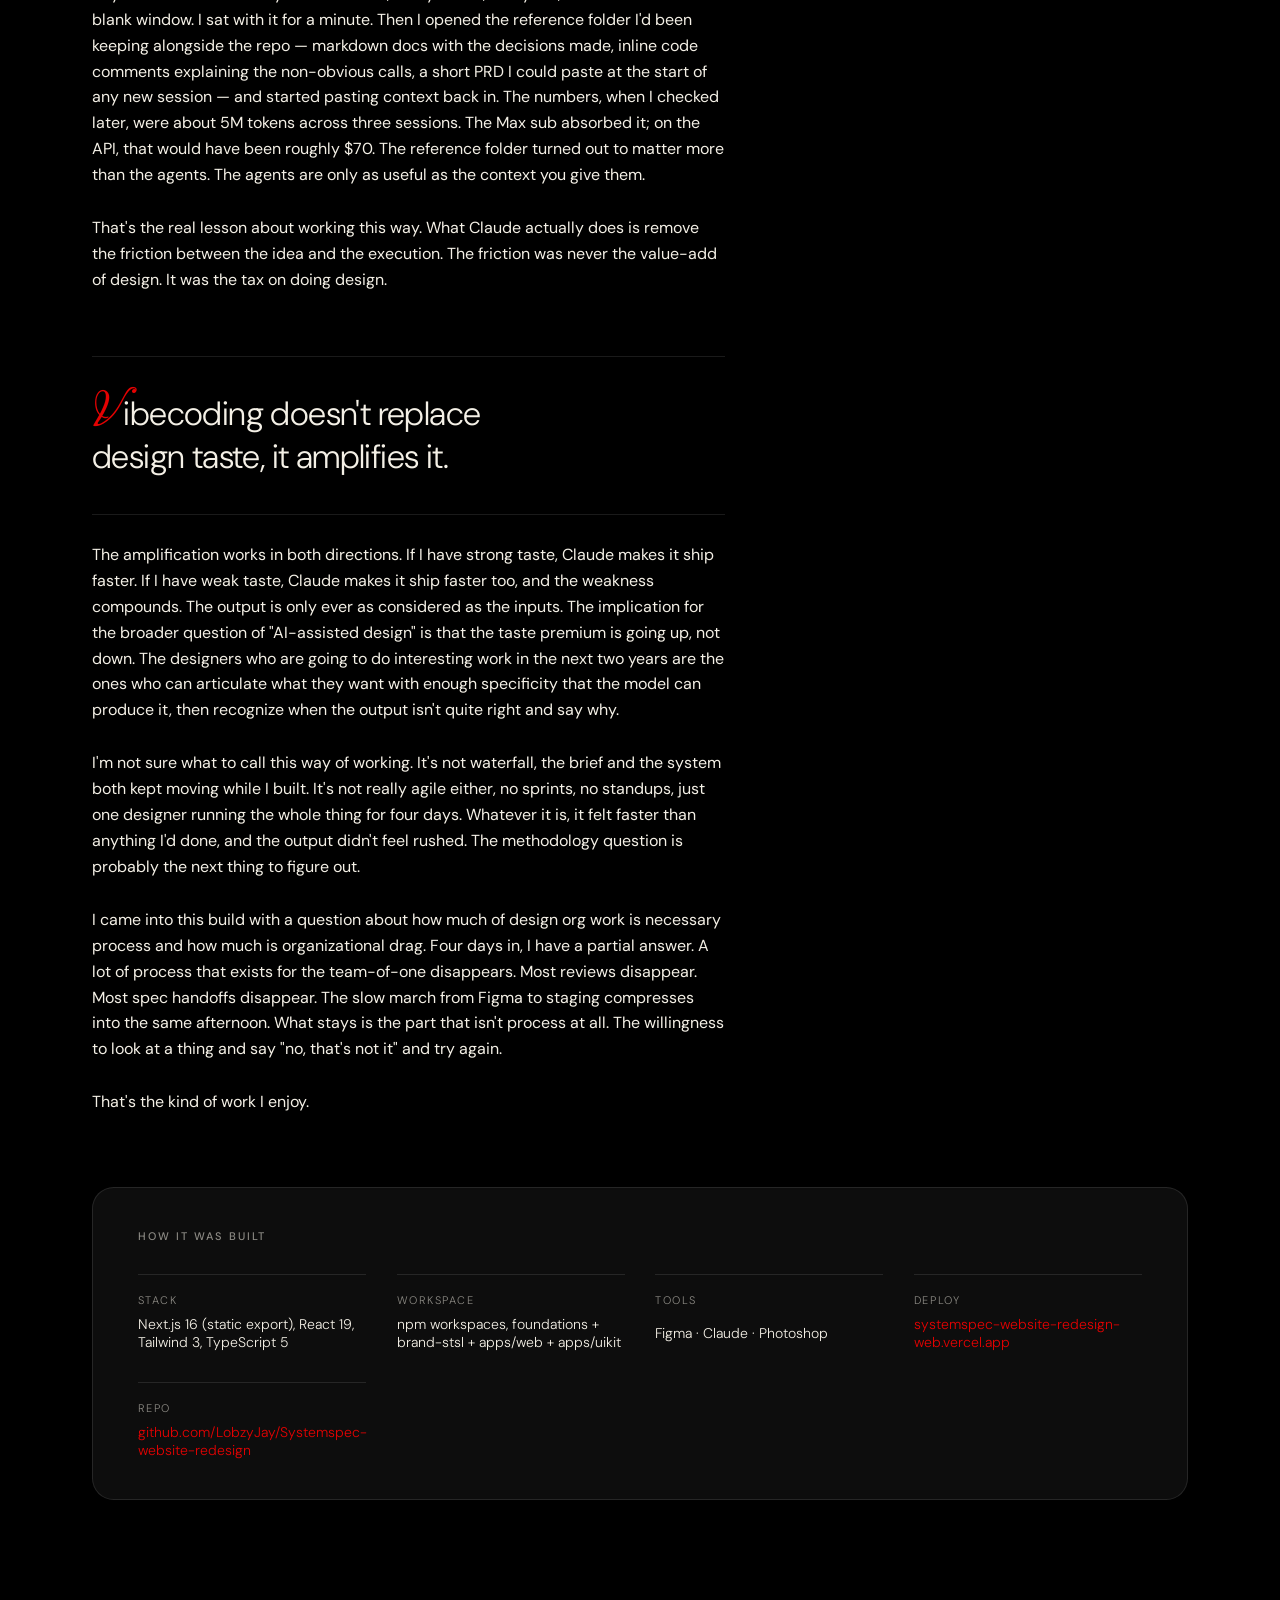
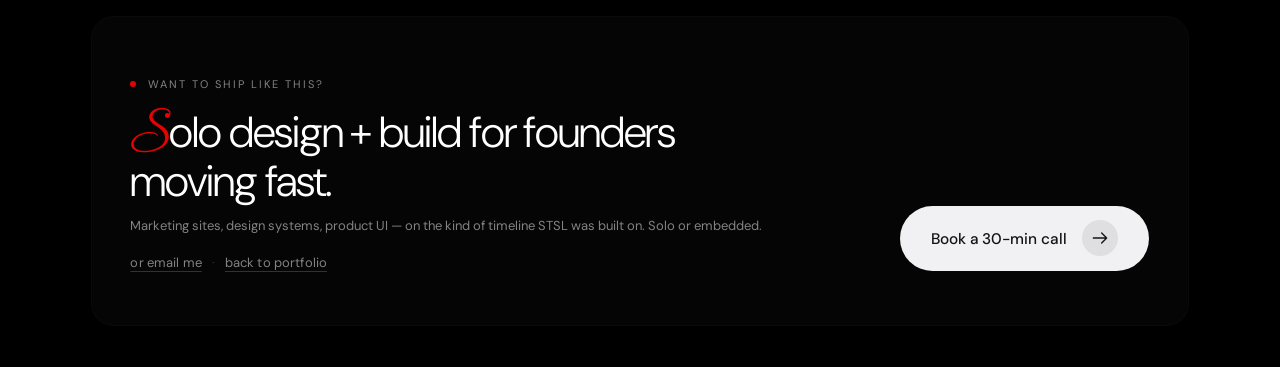
==== commit b51d2236: "Replace soft article-end with a conversion-flavored CTA The case study previously ended with "Thanks" ====
--- a/case-study/stsl/index.html
+++ b/case-study/stsl/index.html
@@ -3,7 +3,7 @@
 <head>
   <meta charset="UTF-8" />
   <meta name="viewport" content="width=device-width, initial-scale=1.0" />
-  <title>Vibecoding a Full Marketing Site in 3.5 Days with Claude: STSL Case Study | Aloba Adewale</title>
+  <title>STSL Case Study: A Marketing Site in 3.5 Days with Claude</title>
 
   <!-- Google Analytics -->
   <script async src="https://www.googletagmanager.com/gtag/js?id=G-HVRGW984BL"></script>
@@ -17,7 +17,7 @@
   <!-- Vercel Web Analytics -->
   <script defer src="https://cdn.vercel-insights.com/v1/script.js"></script>
 
-  <meta name="description" content="A long-form case study on an AI-powered design workflow. How a solo design engineer rebuilt SystemSpecs Technology Solutions in 3.5 days with Claude: a 17-route marketing site, a design system, and a static UI kit. Methodology, agent workflows, real token costs, and what it takes to ship a polished product instead of AI slop." />
+  <meta name="description" content="A solo design engineer rebuilds a 17-route marketing site, design system, and UI kit in 3.5 days with Claude. An AI-powered design workflow case study." />
   <meta name="author" content="Aloba Adewale" />
   <meta name="keywords" content="AI-powered design workflow, AI product design, design engineer, designer who codes, AI-assisted design case study, vibecoding, designing with Claude, Claude Code design, agentic design workflow, design system case study, marketing site rebuild, polish AI-generated UI, fix AI slop, reskin AI-built product, Aloba Adewale" />
   <meta name="theme-color" content="#14141A" />
@@ -45,6 +45,14 @@
   <meta property="article:tag" content="vibecoding" />
   <meta property="article:tag" content="design system" />
   <meta property="article:tag" content="case study" />
+
+  <meta name="twitter:card" content="summary_large_image" />
+  <meta name="twitter:site" content="@official_ad3" />
+  <meta name="twitter:creator" content="@official_ad3" />
+  <meta name="twitter:title" content="Vibecoding a Full Marketing Site in 3.5 Days with Claude — STSL Case Study" />
+  <meta name="twitter:description" content="A long-form case study on an AI-powered design workflow. One design engineer, 3.5 days, Claude as a collaborator. Marketing site, design system, UI kit." />
+  <meta name="twitter:image" content="https://www.artbyade.com/case-study/stsl/media/og-image.jpg" />
+  <meta name="twitter:image:alt" content="STSL case study, three deliverables in 3.5 days with Claude" />
 
   <script type="application/ld+json">
   {
@@ -77,6 +85,10 @@
         "mentions": [
           { "@type": "SoftwareApplication", "name": "Claude", "applicationCategory": "AI Assistant" },
           { "@type": "SoftwareApplication", "name": "Claude Code", "applicationCategory": "AI coding agent" }
+        ],
+        "discussionUrl": [
+          "https://x.com/official_ad3/status/2055230642233770040",
+          "https://www.linkedin.com/posts/adewalealoba_i-gave-myself-35-days-and-one-question-ugcPost-7461023206565437440-k11c"
         ]
       },
       {
@@ -97,6 +109,7 @@
           "Polishing AI-generated interfaces"
         ],
         "sameAs": [
+          "https://x.com/official_ad3",
           "https://www.linkedin.com/in/adewalealoba",
           "https://www.behance.net/Adeink",
           "https://github.com/LobzyJay",
@@ -124,10 +137,10 @@
   <!-- Preload the Google Fonts CSS so it starts fetching in parallel
        with HTML parsing. The loader screen masks any remaining swap
        window. Weights trimmed to those actually used. -->
-  <link rel="preload" as="style" href="https://fonts.googleapis.com/css2?family=DM+Sans:opsz,wght@9..40,200;9..40,300;9..40,400;9..40,500&display=swap" />
-  <link rel="preload" as="style" href="https://fonts.googleapis.com/css2?family=Carattere&display=swap" />
-  <link rel="stylesheet" href="https://fonts.googleapis.com/css2?family=DM+Sans:opsz,wght@9..40,200;9..40,300;9..40,400;9..40,500&display=swap" />
-  <link rel="stylesheet" href="https://fonts.googleapis.com/css2?family=Carattere&display=swap" />
+  <link rel="preload" as="style" href="https://fonts.googleapis.com/css2?family=DM+Sans:opsz,wght@9..40,200;9..40,300;9..40,400;9..40,500&amp;display=swap" />
+  <link rel="preload" as="style" href="https://fonts.googleapis.com/css2?family=Carattere&amp;display=swap" />
+  <link rel="stylesheet" href="https://fonts.googleapis.com/css2?family=DM+Sans:opsz,wght@9..40,200;9..40,300;9..40,400;9..40,500&amp;display=swap" />
+  <link rel="stylesheet" href="https://fonts.googleapis.com/css2?family=Carattere&amp;display=swap" />
   <link rel="stylesheet" href="style.css" />
   <script src="https://cdnjs.cloudflare.com/ajax/libs/three.js/r134/three.min.js" defer></script>
   <script src="https://cdnjs.cloudflare.com/ajax/libs/gsap/3.12.5/gsap.min.js" defer></script>
@@ -768,7 +781,7 @@
                     <path class="dc-gauge-outer-redline" d="M 16 100 A 84 84 0 0 1 184 100" fill="none" pathLength="100"/>
                     <!-- Background semicircle (full path) -->
                     <path class="dc-gauge-bg" d="M 20 100 A 80 80 0 0 1 180 100" fill="none" pathLength="100"/>
-                    <!-- Foreground arc — single gradient stroke driven by --gauge-fill (0..1). -->
+                    <!-- Foreground arc: single gradient stroke driven by the gauge-fill CSS variable (0..1). -->
                     <path class="dc-gauge-fg"
                           d="M 20 100 A 80 80 0 0 1 180 100" fill="none"
                           stroke="url(#dc-gauge-grad)"/>
@@ -806,148 +819,6 @@
             </div>
           </figure>
 
-          <!-- 1:80 ratio block — parked. Uncomment to swap with receipt-tape below.
-          <figure class="ratio-block" data-reveal aria-label="Cost ratio, $65 spent versus $5,200 agency quote, visualised as 80 cells">
-            <header class="rb-head">
-              <span class="rb-eyebrow">Cost ratio · 1 of 80</span>
-              <h3 class="rb-title">
-                <span class="rb-amount">$65</span><span class="rb-versus">where</span><span class="rb-amount rb-amount--strike">$5,200</span><span class="rb-versus">was the quote.</span>
-              </h3>
-            </header>
-
-            <div class="rb-stage">
-              <div class="rb-grid" role="img" aria-label="Eighty cells, seventy-nine muted, one red — the actual cost out of the avoided agency quote.">
-                <span class="rb-cell"></span><span class="rb-cell"></span><span class="rb-cell"></span><span class="rb-cell"></span><span class="rb-cell"></span><span class="rb-cell"></span><span class="rb-cell"></span><span class="rb-cell"></span><span class="rb-cell"></span><span class="rb-cell"></span><span class="rb-cell"></span><span class="rb-cell"></span><span class="rb-cell"></span><span class="rb-cell"></span><span class="rb-cell"></span><span class="rb-cell"></span><span class="rb-cell"></span><span class="rb-cell"></span><span class="rb-cell"></span><span class="rb-cell"></span>
-                <span class="rb-cell"></span><span class="rb-cell"></span><span class="rb-cell"></span><span class="rb-cell"></span><span class="rb-cell"></span><span class="rb-cell"></span><span class="rb-cell"></span><span class="rb-cell"></span><span class="rb-cell"></span><span class="rb-cell"></span><span class="rb-cell"></span><span class="rb-cell"></span><span class="rb-cell"></span><span class="rb-cell"></span><span class="rb-cell"></span><span class="rb-cell"></span><span class="rb-cell"></span><span class="rb-cell"></span><span class="rb-cell"></span><span class="rb-cell"></span>
-                <span class="rb-cell"></span><span class="rb-cell"></span><span class="rb-cell"></span><span class="rb-cell"></span><span class="rb-cell"></span><span class="rb-cell"></span><span class="rb-cell"></span><span class="rb-cell"></span><span class="rb-cell"></span><span class="rb-cell"></span><span class="rb-cell"></span><span class="rb-cell"></span><span class="rb-cell"></span><span class="rb-cell"></span><span class="rb-cell"></span><span class="rb-cell"></span><span class="rb-cell"></span><span class="rb-cell"></span><span class="rb-cell"></span><span class="rb-cell"></span>
-                <span class="rb-cell"></span><span class="rb-cell"></span><span class="rb-cell"></span><span class="rb-cell"></span><span class="rb-cell"></span><span class="rb-cell"></span><span class="rb-cell"></span><span class="rb-cell"></span><span class="rb-cell"></span><span class="rb-cell"></span><span class="rb-cell"></span><span class="rb-cell"></span><span class="rb-cell"></span><span class="rb-cell"></span><span class="rb-cell"></span><span class="rb-cell"></span><span class="rb-cell"></span><span class="rb-cell"></span><span class="rb-cell"></span><button class="rb-cell rb-cell--hot" type="button" aria-expanded="false" aria-controls="rb-card" aria-label="$65 — the actual cost. Activate to expand."></button>
-              </div>
-
-              <svg class="rb-connector" viewBox="0 0 200 120" preserveAspectRatio="none" aria-hidden="true">
-                <path class="rb-connector-path" d="M 196 116 Q 130 116 110 70 T 4 4" fill="none" stroke="currentColor" stroke-width="1.25" stroke-linecap="round"/>
-              </svg>
-
-              <aside id="rb-card" class="rb-card" role="region" aria-label="What $65 actually bought">
-                <span class="rb-card-tag">1 cell</span>
-                <p class="rb-card-amount">$65</p>
-                <p class="rb-card-line">Claude Pro · 3.5 days · 1 designer</p>
-                <p class="rb-card-foot">The cost of <em>this</em> cell — the red one, bottom-right.</p>
-              </aside>
-            </div>
-
-            <p class="rb-legend">
-              <span class="rb-legend-swatch" aria-hidden="true"></span>
-              <span class="rb-legend-text">1 cell = $65. The agency quote was 80 cells.</span>
-            </p>
-
-            <div class="rb-deliverables">
-              <p class="rb-deliv-eyebrow">What 1 cell built</p>
-              <ul class="rb-deliv-list">
-                <li><span class="rb-deliv-num">17</span><span class="rb-deliv-label">routes, marketing site</span></li>
-                <li><span class="rb-deliv-num">12</span><span class="rb-deliv-label">components, design system</span></li>
-                <li><span class="rb-deliv-num">1</span><span class="rb-deliv-label">static UI kit</span></li>
-                <li><span class="rb-deliv-num">3</span><span class="rb-deliv-label">deliverables, one repo</span></li>
-                <li><span class="rb-deliv-num">7</span><span class="rb-deliv-label">specialised agents</span></li>
-                <li><span class="rb-deliv-num">3.5</span><span class="rb-deliv-label">days, zero to shipped</span></li>
-                <li><span class="rb-deliv-num">56</span><span class="rb-deliv-label">commits, four days</span></li>
-                <li><span class="rb-deliv-num">2</span><span class="rb-deliv-label">themes, light + dark</span></li>
-              </ul>
-            </div>
-          </figure>
-          -->
-
-          <!-- Cost-vs-value tiles — parked.
-          <figure class="cost-value" data-reveal aria-label="Cost versus value breakdown">
-            <div class="cv-panel cv-panel--cost">
-              <p class="cv-panel-label">What it cost</p>
-              <div class="cv-metrics">
-                <button class="cv-metric" type="button" aria-label="Subscription cost, hover for agency comparison">
-                  <span class="cv-metric-front"><span class="cv-metric-num">$65</span><span class="cv-metric-desc">Claude Pro subscription</span></span>
-                  <span class="cv-metric-back" aria-hidden="true"><span class="cv-metric-num">$5,200+</span><span class="cv-metric-desc">agency equivalent</span></span>
-                </button>
-                <button class="cv-metric" type="button" aria-label="Timeline, hover for agency comparison">
-                  <span class="cv-metric-front"><span class="cv-metric-num">3.5</span><span class="cv-metric-desc">days, zero to shipped</span></span>
-                  <span class="cv-metric-back" aria-hidden="true"><span class="cv-metric-num">10–14 wk</span><span class="cv-metric-desc">typical agency timeline</span></span>
-                </button>
-                <button class="cv-metric" type="button" aria-label="Team size, hover for agency comparison">
-                  <span class="cv-metric-front"><span class="cv-metric-num">1</span><span class="cv-metric-desc">designer</span></span>
-                  <span class="cv-metric-back" aria-hidden="true"><span class="cv-metric-num">5–8</span><span class="cv-metric-desc">person team</span></span>
-                </button>
-              </div>
-            </div>
-            <div class="cv-divider" aria-hidden="true"><span class="cv-arrow">→</span></div>
-            <div class="cv-panel cv-panel--value">
-              <p class="cv-panel-label">What shipped</p>
-              <div class="cv-metrics">
-                <button class="cv-metric" type="button" aria-label="Routes shipped">
-                  <span class="cv-metric-front"><span class="cv-metric-num">17</span><span class="cv-metric-desc">routes, marketing site</span></span>
-                  <span class="cv-metric-back" aria-hidden="true"><span class="cv-metric-num">Home → Contact</span><span class="cv-metric-desc">Solutions · Products · Company · Devs</span></span>
-                </button>
-                <button class="cv-metric" type="button" aria-label="Design system">
-                  <span class="cv-metric-front"><span class="cv-metric-num">1</span><span class="cv-metric-desc">design system, 12 components</span></span>
-                  <span class="cv-metric-back" aria-hidden="true"><span class="cv-metric-num">Tokens → Kit</span><span class="cv-metric-desc">primitives, patterns, docs, static export</span></span>
-                </button>
-                <button class="cv-metric" type="button" aria-label="Total deliverables">
-                  <span class="cv-metric-front"><span class="cv-metric-num">3</span><span class="cv-metric-desc">deliverables, one repo</span></span>
-                  <span class="cv-metric-back" aria-hidden="true"><span class="cv-metric-num">Site · System · UI kit</span><span class="cv-metric-desc">one static export, free to host</span></span>
-                </button>
-              </div>
-            </div>
-            <figcaption>Hover any tile to see the agency equivalent.</figcaption>
-          </figure>
-
-          <!-- Ledger experiment (token bar + terminal receipt) parked for now.
-          <figure class="ledger" data-reveal aria-label="Token usage and cost ledger">
-            <div class="ledger-bar">
-              <div class="lb-head">
-                <span class="lb-label">Context window</span>
-                <span class="lb-meter"><span class="lb-meter-num">100<span class="lb-meter-unit">%</span></span><span class="lb-meter-cap">200k tokens · exhausted Day 4</span></span>
-              </div>
-              <div class="lb-track" role="img" aria-label="Token usage progressing across four days, exhausted by Day 4 morning">
-                <div class="lb-fill"></div>
-                <ul class="lb-stops" aria-hidden="true">
-                  <li class="lb-stop" style="--at: 25%;"><span class="lb-stop-day">Day 1</span><span class="lb-stop-label">System</span></li>
-                  <li class="lb-stop" style="--at: 50%;"><span class="lb-stop-day">Day 2</span><span class="lb-stop-label">Frames</span></li>
-                  <li class="lb-stop" style="--at: 75%;"><span class="lb-stop-day">Day 3</span><span class="lb-stop-label">Site</span></li>
-                  <li class="lb-stop lb-stop--end" style="--at: 100%;"><span class="lb-stop-day">Day 4</span><span class="lb-stop-label">Reset</span></li>
-                </ul>
-              </div>
-            </div>
-
-            <div class="ledger-receipt">
-              <div class="lr-chrome">
-                <span class="lr-dot lr-dot--r" aria-hidden="true"></span>
-                <span class="lr-dot lr-dot--y" aria-hidden="true"></span>
-                <span class="lr-dot lr-dot--g" aria-hidden="true"></span>
-                <span class="lr-path">claude-billing.log</span>
-                <span class="lr-tag">TXT</span>
-              </div>
-<pre class="lr-body"><code><span class="lr-c">// inputs</span>
-project       <span class="lr-v">stsl-rebuild</span>
-duration      <span class="lr-v">3.5 days</span>
-subscription  <span class="lr-v">Claude Pro</span>  <span class="lr-num">$65</span>
-agents        <span class="lr-v">6 specialised</span>
-tokens        <span class="lr-v">context exhausted, Day 4 morning</span>
-
-<span class="lr-c">// shipped</span>
-<span class="lr-arrow">▸</span> marketing site, 17 routes
-<span class="lr-arrow">▸</span> design system, 12 components
-<span class="lr-arrow">▸</span> static UI kit
-
-<span class="lr-rule">────────────────────────────────────────────</span>
-<span class="lr-c">// agency equivalent</span>
-budget        <span class="lr-num">$5,200+</span>
-timeline      <span class="lr-v">10–14 weeks</span>
-team          <span class="lr-v">5–8 people</span>
-<span class="lr-rule">────────────────────────────────────────────</span>
-
-<span class="lr-c">// bottom line</span>
-<span class="lr-bottom">$65 → 3 deliverables in 3.5 days.</span></code></pre>
-            </div>
-            <figcaption>The sub cost vs the output.</figcaption>
-          </figure>
-          -->
-
           <p>Day 4 started with the context window gone. 8am at my home workstation. I opened a new chat to fix the splash gate I'd been thinking about overnight. Claude didn't know what a splash gate was. It didn't know what the project was. It didn't know me. Four days of decisions — every token rename, every lint fix, every "no, that's not it" — were a blank window. I sat with it for a minute. Then I opened the reference folder I'd been keeping alongside the repo — markdown docs with the decisions made, inline code comments explaining the non-obvious calls, a short PRD I could paste at the start of any new session — and started pasting context back in. The numbers, when I checked later, were about 5M tokens across three sessions. The Max sub absorbed it; on the API, that would have been roughly $70. The reference folder turned out to matter more than the agents. The agents are only as useful as the context you give them.</p>
           <p>That's the real lesson about working this way. What Claude actually does is remove the friction between the idea and the execution. The friction was never the value-add of design. It was the tax on doing design.</p>
           <figure class="pull-quote" data-reveal>
@@ -975,17 +846,26 @@
     </article>
 
     <!-- ── End of article ─────────────────────────────────── -->
-    <section class="article-end" data-reveal>
+    <section class="article-end article-end--cta" data-reveal>
       <canvas id="end-canvas" aria-hidden="true"></canvas>
       <div class="article-end__row">
         <div class="article-end__copy">
-          <h2 class="end-title"><span class="end-script">T</span>hanks for reading.</h2>
-          <p class="end-sub">Full portfolio's coming together.</p>
-        </div>
-        <a class="magnetic-btn" id="back-to-portfolio" href="../../" aria-label="Back to portfolio">
+          <p class="end-eyebrow">
+            <span class="end-dot end-dot--accent" aria-hidden="true"></span>
+            Want to ship like this?
+          </p>
+          <h2 class="end-title"><span class="end-script">S</span>olo design + build for founders moving fast.</h2>
+          <p class="end-sub">Marketing sites, design systems, product UI — on the kind of timeline STSL was built on. Solo or embedded.</p>
+          <p class="cta-tertiary">
+            <a class="cta-secondary" href="mailto:adewalealoba@outlook.com?subject=Project%20enquiry%20%E2%80%94%20STSL%20case%20study">or email me</a>
+            <span class="cta-divider" aria-hidden="true">·</span>
+            <a class="cta-secondary" href="../../">back to portfolio</a>
+          </p>
+        </div>
+        <a class="magnetic-btn" id="book-a-call" href="https://calendly.com/adewalej" target="_blank" rel="noopener" aria-label="Book a 30-minute call on Calendly">
           <span class="mb-track">
-            <span class="mb-label">Back to portfolio</span>
-            <span class="mb-label mb-label--alt">Back to portfolio</span>
+            <span class="mb-label">Book a 30-min call</span>
+            <span class="mb-label mb-label--alt">Book a 30-min call</span>
           </span>
           <span class="mb-arrow" aria-hidden="true">
             <svg viewBox="0 0 24 24" width="20" height="20" fill="none" stroke="currentColor" stroke-width="1.6" stroke-linecap="round" stroke-linejoin="round">
--- a/case-study/stsl/style.css
+++ b/case-study/stsl/style.css
@@ -3047,6 +3047,48 @@
 .magnetic-btn:hover .mb-arrow {
   background: rgba(255,255,255,0.18);
   transform: translateX(6px);
+}
+
+/* ── CTA variant of article-end ─────────────────────────── */
+/* Red dot signals "ask" instead of the yellow "wrap-up" dot */
+.end-dot--accent { background: var(--accent); }
+/* Copy is taller than the original article-end (4 elements vs 2),
+   so bottom-align the button with the tertiary link instead of
+   floating it in the middle. Only affects wide layouts; below the
+   720px wrap, the row stacks and align-items is moot. */
+.article-end--cta .article-end__row { align-items: flex-end; }
+/* CTA title is longer than "Thanks for reading." so let it wrap */
+.article-end--cta .end-title {
+  white-space: normal;
+  line-height: 1.1;
+  max-width: 22ch;
+}
+.cta-tertiary {
+  margin: clamp(14px, 2vh, 20px) 0 0;
+  display: flex;
+  align-items: center;
+  gap: 10px;
+  flex-wrap: wrap;
+}
+.cta-secondary {
+  font-family: var(--font-sans);
+  font-weight: 400;
+  font-size: 13px;
+  color: var(--text-muted);
+  letter-spacing: 0.01em;
+  text-decoration: underline;
+  text-underline-offset: 4px;
+  text-decoration-color: rgba(255, 255, 255, 0.18);
+  transition: color 0.25s ease, text-decoration-color 0.25s ease;
+}
+.cta-secondary:hover {
+  color: var(--text);
+  text-decoration-color: currentColor;
+}
+.cta-divider {
+  color: var(--text-muted);
+  opacity: 0.4;
+  font-size: 13px;
 }
 
 /* ============================================================
